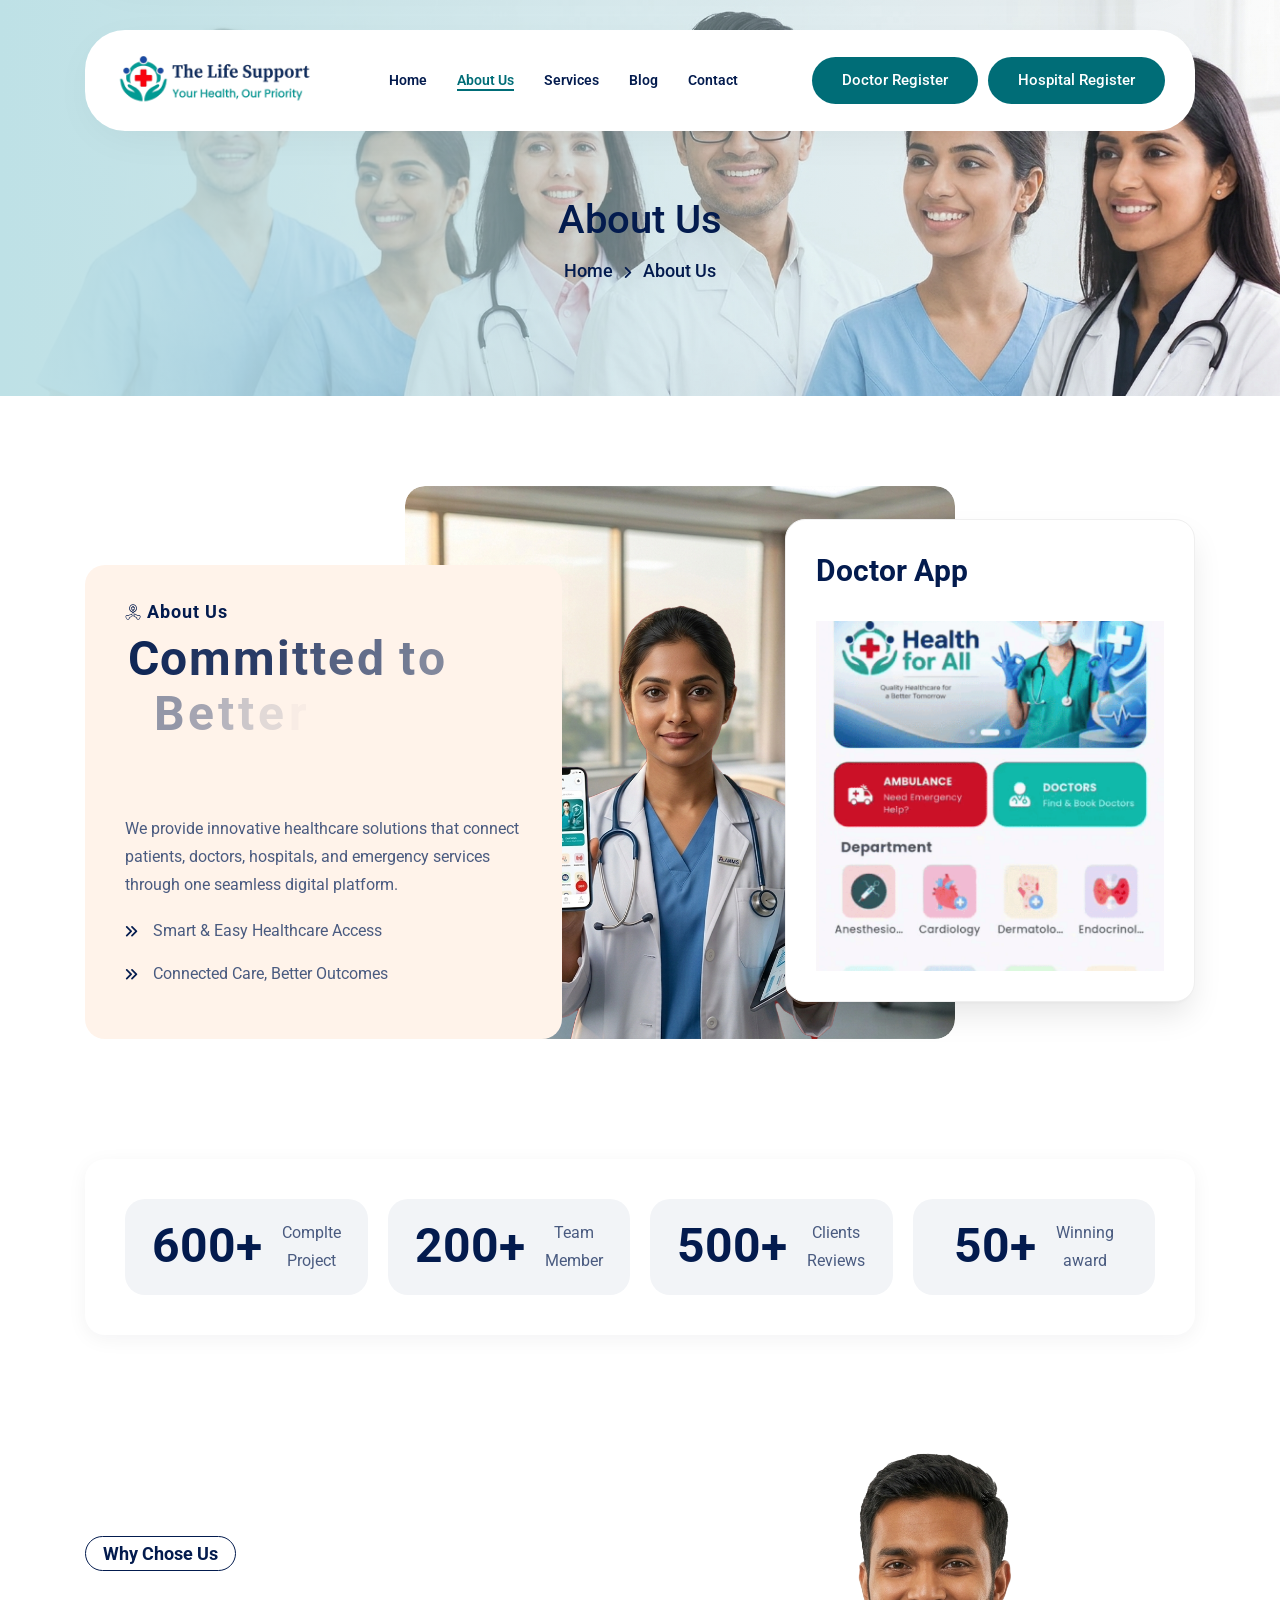
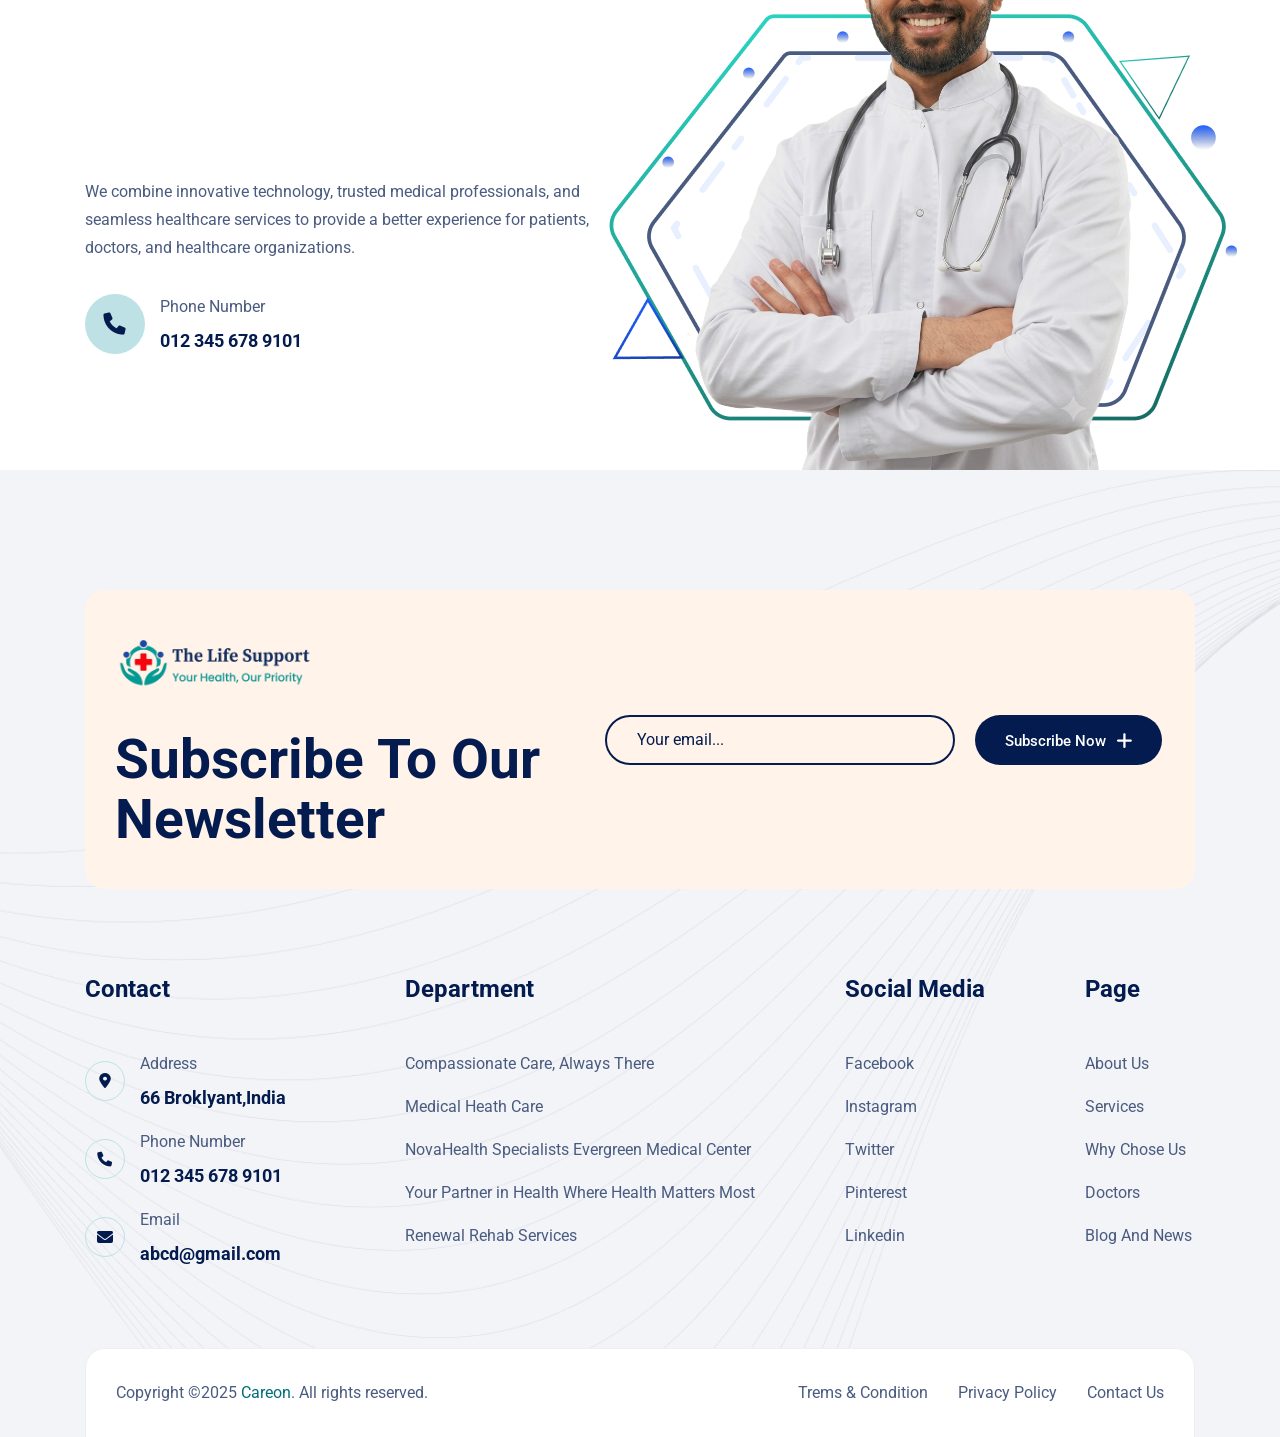
==== about.html @ 007c39d2 "Add website files" ====
<!DOCTYPE html>
<html lang="en">


<!-- Mirrored from html.themehealer.com/careon/about.html by HTTrack Website Copier/3.x [XR&CO'2014], Wed, 02 Sep 2026 05:35:32 GMT -->
<head>
    <meta charset="UTF-8" />
    <meta name="viewport" content="width=device-width, initial-scale=1.0" />
    <title> About || Careon || Careon HTML 5 Template </title>
    <!-- favicons Icons -->
    <link rel="apple-touch-icon" sizes="180x180" href="assets/images/favicons/apple-touch-icon.png" />
    <link rel="icon" type="image/png" sizes="32x32" href="assets/images/favicons/favicon-32x32.png" />
    <link rel="icon" type="image/png" sizes="16x16" href="assets/images/favicons/favicon-16x16.png" />
    <link rel="manifest" href="assets/images/favicons/site.webmanifest" />
    <meta name="description" content="Careon HTML 5 Template " />

    <!-- fonts -->
    <link rel="preconnect" href="https://fonts.googleapis.com/">
    <link rel="preconnect" href="https://fonts.gstatic.com/" crossorigin>
    <link href="https://fonts.googleapis.com/css2?family=Roboto:ital,wght@0,100..900;1,100..900&amp;display=swap"
        rel="stylesheet">


    <link rel="stylesheet" href="assets/css/bootstrap.min.css" />
    <link rel="stylesheet" href="assets/css/animate.min.css" />
    <link rel="stylesheet" href="assets/css/custom-animate.css" />
    <link rel="stylesheet" href="assets/css/swiper.min.css" />
    <link rel="stylesheet" href="assets/css/font-awesome-all.css" />
    <link rel="stylesheet" href="assets/css/jarallax.css" />
    <link rel="stylesheet" href="assets/css/jquery.magnific-popup.css" />
    <link rel="stylesheet" href="assets/css/flaticon.css">
    <link rel="stylesheet" href="assets/css/owl.carousel.min.css" />
    <link rel="stylesheet" href="assets/css/odometer.min.css" />
    <link rel="stylesheet" href="assets/css/owl.theme.default.min.css" />
    <link rel="stylesheet" href="assets/css/nice-select.css" />
    <link rel="stylesheet" href="assets/css/jquery-ui.css" />
    <link rel="stylesheet" href="assets/css/aos.css" />
    <link rel="stylesheet" href="assets/css/timePicker.css" />


    <link rel="stylesheet" href="assets/css/module-css/slider.css" />
    <link rel="stylesheet" href="assets/css/module-css/banner.css" />
    <link rel="stylesheet" href="assets/css/module-css/footer.css" />
    <link rel="stylesheet" href="assets/css/module-css/feature.css" />
    <link rel="stylesheet" href="assets/css/module-css/about.css" />
    <link rel="stylesheet" href="assets/css/module-css/brand.css" />
    <link rel="stylesheet" href="assets/css/module-css/service.css" />
    <link rel="stylesheet" href="assets/css/module-css/project.css" />
    <link rel="stylesheet" href="assets/css/module-css/team.css" />
    <link rel="stylesheet" href="assets/css/module-css/faq.css" />
    <link rel="stylesheet" href="assets/css/module-css/testimonial.css" />
    <link rel="stylesheet" href="assets/css/module-css/blog.css" />
    <link rel="stylesheet" href="assets/css/module-css/contact.css" />
    <link rel="stylesheet" href="assets/css/module-css/sliding-text.css" />
    <link rel="stylesheet" href="assets/css/module-css/newsletter.css" />
    <link rel="stylesheet" href="assets/css/module-css/why-choose.css" />
    <link rel="stylesheet" href="assets/css/module-css/appiontment.css" />
    <link rel="stylesheet" href="assets/css/module-css/counter.css" />
    <link rel="stylesheet" href="assets/css/module-css/page-header.css" />




    <!-- template styles -->
    <link rel="stylesheet" href="assets/css/style.css" />
    <link rel="stylesheet" href="assets/css/responsive.css" />
</head>

<body class="custom-cursor">
    <!-- <div class="custom-cursor__cursor"></div>
    <div class="custom-cursor__cursor-two"></div>

    <div class="preloader">
        <div class="preloader__image"></div>
    </div> -->
    <!-- /.preloader -->






    <div class="page-wrapper">
         <header class="main-header">
            <div class="main-header__wrapper">
                <nav class="main-menu">
                    <div class="main-menu__wrapper">
                        <div class="container">
                            <div class="main-menu__wrapper-inner">
                                <div class="main-menu__left">
                                    <div class="main-menu__logo mainLogo">
                                        <a href="index.html"><img src="assets/images/resources/logo-1.png" alt=""></a>
                                    </div>
                                </div>
                                <div class="main-menu__main-menu-box">
                                    <a href="#" class="mobile-nav__toggler"><i class="fa fa-bars"></i></a>
                                    <ul class="main-menu__list">
                                        <li class="">
                                            <!-- dropdown -->
                                            <a href="index.html">Home </a>
                                        </li>
                                        <li>
                                            <a href="about.html">About Us</a>
                                        </li>

                                        <li class="#">
                                            <!-- dropdown -->
                                            <a href="services.html">Services</a>
                                        </li>

                                        <li class="#">
                                            <!-- dropdown -->
                                            <a href="blog.html">Blog</a>
                                        </li>
                                        <li>
                                            <a href="contact.html">Contact</a>
                                        </li>
                                    </ul>
                                </div>
                                <div class="main-menu__right">
                                    <div class="main-menu__thm-btn">
                                        <a href="sign-up.html" class="thm-btn">Doctor Register </a>
                                         
                                    </div>

                                    <div class="main-menu__thm-btn" style="margin-left: 10px;">
                                        <a href="sign-up.html" class="thm-btn">Hospital Register  </a>
                                        <!-- <span class="icon-plus"></span> -->
                                    </div>
                                </div>
                            </div>
                        </div>
                    </div>
                </nav>
            </div>
        </header>

        <div class="stricky-header stricked-menu main-menu">
            <div class="sticky-header__content"></div><!-- /.sticky-header__content -->
        </div><!-- /.stricky-header -->



        <!--Page Header Start-->
        <section class="page-header">
            <div class="page-header__bg" style="background-image: url(assets/images/backgrounds/page-header-bg.jpg);">
            </div>
            <div class="container">
                <div class="page-header__inner">
                    <h3>About Us</h3>
                    <div class="thm-breadcrumb__inner">
                        <ul class="thm-breadcrumb list-unstyled">
                            <li><a href="index.html">Home</a></li>
                            <li><span class="icon-arrow-left"></span></li>
                            <li>About Us</li>
                        </ul>
                    </div>
                </div>
            </div>
        </section>
        <!--Page Header End-->

        <!--About One Start -->
        <section class="about-one ">
            <div class="container">
                <div class="about-one__inner">
                    <div class="about-one__img-box">
                        <div class="about-one__content-box wow slideInLeft" data-wow-delay="100ms"
                            data-wow-duration="2500ms">
                            <div class="section-title text-left sec-title-animation animation-style2">
                                <h6 class="section-title__tagline"><span class="icon-broken-bone"></span>About Us
                                </h6>
                                <h3 class="section-title__title title-animation">Committed to Better Healthcare for
                                    Everyone
                                </h3>
                            </div>
                            <p class="about-one__text">We provide innovative healthcare solutions that connect patients,
                                doctors, hospitals, and emergency services through one seamless digital platform.</p>
                            <ul class="about-one__points-box list-unstyled">
                                <li>
                                    <div class="icon">
                                        <span class="icon-left-arrows"></span>
                                    </div>
                                    <p>Smart & Easy Healthcare Access</p>
                                </li>
                                <li>
                                    <div class="icon">
                                        <span class="icon-left-arrows"></span>
                                    </div>
                                    <p>Connected Care, Better Outcomes</p>
                                </li>
                            </ul>
                        </div>
                        <div class="about-one__img">
                            <img src="assets/images/resources/about-one-img-1.png" alt="">
                            <!-- about-one-img-1.jpg -->
                        </div>
                        <div class="about-one__working-hour wow slideInRight" data-wow-delay="100ms"
                            data-wow-duration="2500ms">
                            <h3 class="about-one__working-hour-title">Doctor App</h3>
                            <img src="assets/images/resources/about-gif-image.gif" style="width: 100%;" alt="">
                            <!-- <ul class="about-one__working-hour-list list-unstyled">
                                <li>
                                    <span>Saturday-Sunday</span>
                                    <p>9 Am To 5 Pm</p>
                                </li>
                                <li>
                                    <span>Monday-Tuesday</span>
                                    <p>1 Pm To 7 Pm</p>
                                </li>
                                <li>
                                    <span>Wednesday-Thusday</span>
                                    <p>2 Am To 6 Pm</p>
                                </li>
                                <li>
                                    <span>Friday</span>
                                    <p>Off Day</p>
                                </li>
                            </ul> -->
                        </div>
                    </div>
                </div>
            </div>
        </section>
        <!--About One End -->

        <!--Counter One Start -->
        <section class="counter-one">
            <div class="container">
                <div class="counter-one__inner">
                    <ul class="counter-one__count-list list-unstyled">
                        <li>
                            <div class="counter-one__count-single">
                                <div class="counter-one__count-box">
                                    <h3 class="odometer" data-count="600">00</h3>
                                    <span>+</span>
                                </div>
                                <p class="counter-one__count-text">Complte<br> Project</p>
                            </div>
                        </li>
                        <li>
                            <div class="counter-one__count-single">
                                <div class="counter-one__count-box">
                                    <h3 class="odometer" data-count="200">00</h3>
                                    <span>+</span>
                                </div>
                                <p class="counter-one__count-text">Team<br> Member</p>
                            </div>
                        </li>
                        <li>
                            <div class="counter-one__count-single">
                                <div class="counter-one__count-box">
                                    <h3 class="odometer" data-count="500">00</h3>
                                    <span>+</span>
                                </div>
                                <p class="counter-one__count-text">Clients<br> Reviews</p>
                            </div>
                        </li>
                        <li>
                            <div class="counter-one__count-single">
                                <div class="counter-one__count-box">
                                    <h3 class="odometer" data-count="50">00</h3>
                                    <span>+</span>
                                </div>
                                <p class="counter-one__count-text">Winning<br> award</p>
                            </div>
                        </li>
                    </ul>
                </div>
            </div>
        </section>
        <!--Counter One End -->

        <!--Why Choose One Start -->
        <section class="why-choose-one">
            <div class="container">
                <div class="row">
                    <div class="col-xl-6">
                        <div class="why-choose-one__left">
                            <div class="section-title-two text-left sec-title-animation animation-style2">
                                <h6 class="section-title-two__tagline">Why Chose Us
                                </h6>
                                <h3 class="section-title-two__title title-animation">Delivering Smarter, Faster, and More Reliable Healthcare
                                </h3>
                            </div>
                            <p class="why-choose-one__text-1">We combine innovative technology, trusted medical professionals, and seamless healthcare services to provide a better experience for patients, doctors, and healthcare organizations.</p>
                            
                            
                            <div class="why-choose-one__btn-and-call-box">
                                <!-- <div class="why-choose-one__btn-box">
                                    <a href="about.html" class="thm-btn">Read More <span class="icon-plus"></span>
                                    </a>
                                </div> -->
                                <div class="why-choose-one__call-box">
                                    <div class="why-choose-one__call-icon">
                                        <span class="icon-call"></span>
                                    </div>
                                    <div class="why-choose-one__call-content">
                                        <span>Phone Number</span>
                                        <p><a href="tel:0123456789101">012 345 678 9101</a></p>
                                    </div>
                                </div>
                            </div>
                        </div>
                    </div>
                    <div class="col-xl-6">
                        <div class="why-choose-one__right wow slideInRight" data-wow-delay="100ms"
                            data-wow-duration="2500ms">
                            <div class="why-choose-one__img">
                                <img src="assets/images/resources/why-choose-one-img-1.png" alt="">
                                <div class="why-choose-one__img-shape-1">
                                    <img src="assets/images/shapes/why-choose-one-img-shape-1.png" alt="">
                                </div>
                            </div>
                        </div>
                    </div>
                </div>
            </div>
        </section>
        <!--Why Choose One End -->

       


     

       <!--Site Footer Start-->
        <footer class="site-footer">
            <div class="site-footer__bg-shape"
                style="background-image: url(assets/images/shapes/site-footer-bg-shape.png);"></div>
            <div class="site-footer__newsletter">
                <div class="container">
                    <div class="site-footer__newsletter-inner">
                        <div class="site-footer__newsletter-inner-title-box">
                            <div class="footer-widget__logo mainLogo">
                                <a href="index.html"><img src="assets/images/resources/logo-1.png" alt=""></a>
                            </div>
                            <h2 class="site-footer__newsletter-title">Subscribe To Our <br>Newsletter</h2>
                        </div>
                        <div class="site-footer__newsletter-form">
                            <form class="site-footer__newsletter-form">
                                <div class="site-footer__newsletter-input">
                                    <input type="email" placeholder="Your email...">
                                </div>
                                <button type="submit" class="thm-btn">Subscribe Now <span class="icon-plus"></span>
                                </button>
                            </form>
                        </div>
                    </div>
                </div>
            </div>
            <div class="site-footer__top">
                <div class="container">
                    <div class="site-footer__top-inner">
                        <div class="row">
                            <div class="col-xl-3 col-lg-6 col-md-6 wow fadeInUp" data-wow-delay="100ms">
                                <div class="footer-widget__contact-info">
                                    <h4 class="footer-widget__title">Contact</h4>
                                    <ul class="footer-widget__contact-list list-unstyled">
                                        <li>
                                            <div class="footer-widget__contact-icon">
                                                <span class="icon-pin"></span>
                                            </div>
                                            <div class="footer-widget__contact-content">
                                                <span>Address</span>
                                                <p class="footer-widget__contact-text">66 Broklyant,India</p>
                                            </div>
                                        </li>
                                        <li>
                                            <div class="footer-widget__contact-icon">
                                                <span class="icon-call"></span>
                                            </div>
                                            <div class="footer-widget__contact-content">
                                                <span>Phone Number</span>
                                                <p class="footer-widget__contact-text"><a href="tel:0123456789101">012
                                                        345
                                                        678 9101</a></p>
                                            </div>
                                        </li>
                                        <li>
                                            <div class="footer-widget__contact-icon">
                                                <span class="icon-envolope"></span>
                                            </div>
                                            <div class="footer-widget__contact-content">
                                                <span>Email</span>
                                                <p class="footer-widget__contact-text"><a
                                                        href="mailto:abcd@gmail.com">abcd@gmail.com</a></p>
                                            </div>
                                        </li>
                                    </ul>
                                </div>
                            </div>
                            <div class="col-xl-5 col-lg-6 col-md-6 wow fadeInUp" data-wow-delay="200ms">
                                <div class="footer-widget__services">
                                    <h4 class="footer-widget__title">Department</h4>
                                    <ul class="footer-widget__services-link-list list-unstyled">
                                        <li>
                                            <a href="harmony-family-health-medical.html">Compassionate Care, Always
                                                There</a>
                                        </li>
                                        <li>
                                            <a href="evergreen-medical-center.html">Medical Heath Care</a>
                                        </li>
                                        <li>
                                            <a href="wellSpring-wellness-center.html">NovaHealth Specialists Evergreen
                                                Medical Center</a>
                                        </li>
                                        <li>
                                            <a href="vitality-health-solutions.html">Your Partner in Health Where Health
                                                Matters Most</a>
                                        </li>
                                        <li>
                                            <a href="pure-life-health-services.html">Renewal Rehab Services</a>
                                        </li>
                                    </ul>
                                </div>
                            </div>
                            <div class="col-xl-2 col-lg-6 col-md-6 wow fadeInUp" data-wow-delay="300ms">
                                <div class="footer-widget__social-media">
                                    <div class="footer-widget__title-box">
                                        <h3 class="footer-widget__title">Social Media</h3>
                                    </div>
                                    <ul class="footer-widget__services-link-list list-unstyled">
                                        <li>
                                            <a href="contact.html">Facebook</a>
                                        </li>
                                        <li>
                                            <a href="contact.html">Instagram</a>
                                        </li>
                                        <li>
                                            <a href="contact.html">Twitter</a>
                                        </li>
                                        <li>
                                            <a href="contact.html">Pinterest</a>
                                        </li>
                                        <li>
                                            <a href="contact.html">Linkedin</a>
                                        </li>
                                    </ul>
                                </div>
                            </div>
                            <div class="col-xl-2 col-lg-6 col-md-6 wow fadeInUp" data-wow-delay="400ms">
                                <div class="footer-widget__page-link">
                                    <h4 class="footer-widget__title">Page</h4>
                                    <ul class="footer-widget__services-link-list list-unstyled">
                                        <li>
                                            <a href="about.html">About Us</a>
                                        </li>
                                        <li>
                                            <a href="services.html">Services</a>
                                        </li>
                                        <li>
                                            <a href="about.html">Why Chose Us</a>
                                        </li>
                                        <li>
                                            <a href="doctor.html">Doctors</a>
                                        </li>
                                        <li>
                                            <a href="blog.html">Blog And News</a>
                                        </li>
                                    </ul>
                                </div>
                            </div>
                        </div>
                    </div>
                </div>
            </div>
            <div class="site-footer__bottom">
                <div class="container">
                    <div class="row">
                        <div class="col-xl-12">
                            <div class="site-footer__bottom-inner">
                                <div class="site-footer__copyright">
                                    <p class="site-footer__copyright-text">Copyright ©2025 <a
                                            href="about.html">Careon</a>.
                                        All rights reserved.</p>
                                </div>
                                <div class="site-footer__bottom-menu-box">
                                    <ul class="list-unstyled site-footer__bottom-menu">
                                        <li><a href="about.html">Trems & Condition</a></li>
                                        <li><a href="about.html">Privacy Policy</a></li>
                                        <li><a href="about.html">Contact Us</a></li>
                                    </ul>
                                </div>
                            </div>
                        </div>
                    </div>
                </div>
            </div>
        </footer>
        <!--Site Footer End-->




    </div><!-- /.page-wrapper -->


    <div class="mobile-nav__wrapper">
        <div class="mobile-nav__overlay mobile-nav__toggler"></div>
        <!-- /.mobile-nav__overlay -->
        <div class="mobile-nav__content">
            <span class="mobile-nav__close mobile-nav__toggler"><i class="fa fa-times"></i></span>

            <div class="logo-box mainLogo">
                <a href="index.html" aria-label="logo image"><img src="assets/images/resources/logo-3.png" width="135"
                        alt="" /></a>
            </div>
            <!-- /.logo-box -->
            <div class="mobile-nav__container"></div>
            <!-- /.mobile-nav__container -->

            <ul class="mobile-nav__contact list-unstyled">
                <li>
                    <i class="fa fa-envelope"></i>
                    <a href="mailto:needhelp@packageName__.com">needhelp@careon.com</a>
                </li>
                <li>
                    <i class="fas fa-phone"></i>
                    <a href="tel:666-888-0000">666 888 0000</a>
                </li>
            </ul><!-- /.mobile-nav__contact -->
            <div class="mobile-nav__top">
                <div class="mobile-nav__social">
                    <a href="#" class="fab fa-twitter"></a>
                    <a href="#" class="fab fa-facebook-square"></a>
                    <a href="#" class="fab fa-pinterest-p"></a>
                    <a href="#" class="fab fa-instagram"></a>
                </div><!-- /.mobile-nav__social -->
            </div><!-- /.mobile-nav__top -->



        </div>
        <!-- /.mobile-nav__content -->
    </div>
    <!-- /.mobile-nav__wrapper -->

    <div class="search-popup">
        <div class="search-popup__overlay search-toggler"></div>
        <!-- /.search-popup__overlay -->
        <div class="search-popup__content">
            <form action="#">
                <label for="search" class="sr-only">search here</label><!-- /.sr-only -->
                <input type="text" id="search" placeholder="Search Here..." />
                <button type="submit" aria-label="search submit" class="thm-btn">
                    <i class="fas fa-search"></i>
                </button>
            </form>
        </div>
        <!-- /.search-popup__content -->
    </div>
    <!-- /.search-popup -->

    <a href="#" data-target="html" class="scroll-to-target scroll-to-top">
        <span class="scroll-to-top__wrapper"><span class="scroll-to-top__inner"></span></span>
        <span class="scroll-to-top__text"> Go Back Top</span>
    </a>


    <script src="assets/js/jquery-3.6.0.min.js"></script>
    <script src="assets/js/bootstrap.bundle.min.js"></script>
    <script src="assets/js/jarallax.min.js"></script>
    <script src="assets/js/jquery.ajaxchimp.min.js"></script>
    <script src="assets/js/jquery.appear.min.js"></script>
    <script src="assets/js/swiper.min.js"></script>
    <script src="assets/js/jquery.circle-progress.min.js"></script>
    <script src="assets/js/jquery.magnific-popup.min.js"></script>
    <script src="assets/js/isotope.js"></script>
    <script src="assets/js/jquery.validate.min.js"></script>
    <script src="assets/js/wNumb.min.js"></script>
    <script src="assets/js/wow.js"></script>
    <script src="assets/js/owl.carousel.min.js"></script>
    <script src="assets/js/jquery-ui.js"></script>
    <script src="assets/js/odometer.min.js"></script>
    <script src="assets/js/jquery.nice-select.min.js"></script>
    <script src="assets/js/jquery-sidebar-content.js"></script>
    <script src="assets/js/marquee.min.js"></script>
    <script src="assets/js/gsap/gsap.js"></script>
    <script src="assets/js/gsap/ScrollTrigger.js"></script>
    <script src="assets/js/gsap/SplitText.js"></script>
    <script src="assets/js/aos.js"></script>
    <script src="assets/js/timePicker.js"></script>




    <!-- template js -->
    <script src="assets/js/script.js"></script>
</body>


<!-- Mirrored from html.themehealer.com/careon/about.html by HTTrack Website Copier/3.x [XR&CO'2014], Wed, 02 Sep 2026 05:35:32 GMT -->
</html>
---- assets/css/timePicker.css ----
/**
 * FILE: jquery.ptTileSelect.css
 * 	Default style for the timeselect container.
 * 
 *  LAST UPDATED:
 * 
 * 		- $Date: 2009/04/12 20:23:02 $
 * 		- $Author: paulinho4u $
 * 		- $Revision: 1.1 $
 */


#ptTimeSelectCntr {
  display: none;
  font-size: 12px;
  margin-left: 0;
  position: absolute;
  width: 270px !important;
  z-index: 10;
}




#ptTimeSelectCntr .ui-widget-content {
  background: #fff none repeat scroll 0 0;
  border: medium none !important;
  border-radius: 0;
  margin-bottom: 0px;
  margin-top: 0 !important;
  padding: 5px;
}

#ptTimeSelectCntr .ui-widget.ui-widget-content {
  border: 1px solid #ddd !important;
}

#ptTimeSelectCntr .ui-widget {}

#ptTimeSelectCntr .ui-widget-header {
  background: var(--careon-base) none repeat scroll 0 0;
  border: 2px solid var(--careon-base);
  border-radius: 0;
  color: #fff;
  font-size: 13px;
  font-weight: 700;
  height: 40px;
  padding: 5px;
}

#ptTimeSelectCntr #ptTimeSelectUserTime {
  font-size: larger;
  line-height: 26px;
  padding: 0 10px;
  text-align: center;
}

#ptTimeSelectCntr .ui-widget-header .ui-icon {
  background-image: url("images/ui-icons_444444_256x240.html") !importent;
}




#ptTimeSelectCntr #ptTimeSelectCloseCntr {
  display: block;
  padding: 0;
}






#ptTimeSelectCntr .ui-widget.ui-widget-content {
  margin-top: 0;
}

#ptTimeSelectCntr .ptTimeSelectLeftPane.ui-widget-content {
  border-top: none;
  border-bottom: none;
  border-left: none;
  border-right-width: 2px;
}

#ptTimeSelectCntr .ptTimeSelectRightPane.ui-widget-content {
  border: none;
}




/*  content style and  hover style */
#ptTimeSelectCntr .ptTimeSelectHrCntr a,
#ptTimeSelectCntr .ptTimeSelectMinCntr a {
  display: block;
  float: left;
  line-height: 32px;
  margin: 2px;
  padding: 0;
  text-align: center;
  text-decoration: none;
  transition: all 500ms ease;
}

#ptTimeSelectCntr .ptTimeSelectHrCntr a:hover,
#ptTimeSelectCntr .ptTimeSelectMinCntr a:hover {
  background: #f5f5f5 !important;
  border-color: #f5f5f5 !important;
}



/*  Hour min text style */
#ptTimeSelectCntr .ptTimeSelectTimeLabelsCntr {
  color: #252525;
  font-size: 13px;
  font-weight: 700;
}


/*  Cloase button style */
#ptTimeSelectCntr #ptTimeSelectCloseCntr a {
  border-radius: 30%;
  display: block;
  height: 25px !important;
  line-height: 24px;
  margin: 0 !important;
  opacity: 1;
  padding: 0 !important;
  text-align: center;
  width: 25px !important;
  padding: 3px 4px !important;
}

/*  am pm content style, hover bg */
#ptTimeSelectCntr .ui-state-default {
  background: #fff !important;
  border: 1px solid #eaeaea !important;
  border-radius: 0;
  color: #252525 !important;
  font-size: 12px;
  font-weight: normal;
  height: 34px;
  margin-bottom: 5px;
  outline: medium none;
  text-align: center;
  width: 34px !important;
  line-height: 33px;
  margin: 2px;
  transition: all 500ms ease;
}

#ptTimeSelectCntr .ui-state-default:hover {
  background: #f5f5f5 !important;
  border-color: #f5f5f5 !important;
}


/*  For time set button css */
#ptTimeSelectCntr #ptTimeSelectSetButton {
  padding: 0 15px 5px 0;
}

#ptTimeSelectSetButton .ui-state-hover {
  background: #d5ac63 !important;
  border: 2px solid #252525 !important;
  border-radius: 0;
  color: #252525 !important;
  font-size: 12px !important;
  font-weight: normal;
  height: 35px;
  width: 70px !important;
}

#ptTimeSelectCntr #ptTimeSelectSetButton a {
  display: block;
  text-align: center;
  float: right;
  background: #252525 !important;
  border: 2px solid #252525 !important;
  border-radius: 0;
  color: #fff !important;
  font-size: 12px !important;
  font-weight: normal;
  height: 35px;
  width: 70px !important;
  padding: 0;
  margin: 0;
  line-height: 32px;
  text-transform: uppercase;
  transition: all 500ms ease;
}

#ptTimeSelectCntr #ptTimeSelectSetButton a:hover {
  background: #555555 !important;
}
---- assets/css/module-css/slider.css ----
/*--------------------------------------------------------------
# Main Slider
--------------------------------------------------------------*/
.main-slider {
    position: relative;
    display: block;
    background-color: var(--careon-black);
    z-index: 91;
}

.main-slider .swiper-slide {
    position: relative;
    background-color: var(--careon-black);
}

.main-slider__shape-1 {
    position: absolute;
    width: 810px;
    height: 810px;
    left: -236px;
    bottom: -380px;
    background: #0C3A9C;
    filter: blur(182.737px);
    border-radius: 50%;
    z-index: -1;
}

.main-slider__shape-2 {
    position: absolute;
    width: 810px;
    height: 810px;
    right: -175px;
    top: -395px;
    background: #0C3A9C;
    filter: blur(182.737px);
    border-radius: 50%;
    z-index: -1;
}

.main-slider__shape-3 {
    position: absolute;
    bottom: 0;
    right: 0;
    background: #006D77;
    opacity: 0.1;
    filter: blur(110px);
    border-radius: 50%;
    z-index: -1;
}

.main-slider .container {
    position: relative;
    padding-top: 230px;
    padding-bottom: 170px;
    z-index: 30;
}

.main-slider__content {
    position: relative;
    display: block;
    z-index: 15;
}

.main-slider__sub-title {
    position: relative;
    display: inline-flex;
    align-items: center;
    justify-content: center;
    font-size: 18px;
    font-weight: 700;
    color: var(--careon-white);
    text-transform: capitalize;
    border: 1px solid var(--careon-white);
    padding: 3px 12px 2px;
    border-radius: 18px;
    opacity: 0;
    -webkit-transform: perspective(400px) rotateX(0deg) translateY(-120px);
    -ms-transform: perspective(400px) rotateX(0deg) translateY(-120px);
    transform: perspective(400px) rotateX(0deg) translateY(-120px);
    -webkit-transform-origin: bottom;
    -ms-transform-origin: bottom;
    transform-origin: bottom;
    -webkit-transition: all 1500ms ease;
    -moz-transition: all 1500ms ease;
    -ms-transition: all 1500ms ease;
    -o-transition: all 1500ms ease;
    transition: all 1500ms ease;
}

.main-slider .swiper-slide-active .main-slider__sub-title {
    opacity: 1;
    -webkit-transform: perspective(400px) rotateY(0deg) translateY(0px);
    -ms-transform: perspective(400px) rotateY(0deg) translateY(0px);
    transform: perspective(400px) rotateY(0deg) translateY(0px);
    -webkit-transition-delay: 1000ms;
    -moz-transition-delay: 1000ms;
    -ms-transition-delay: 1000ms;
    -o-transition-delay: 1000ms;
}

.main-slider__title {
    position: relative;
    font-size: 70px;
    color: var(--careon-white);
    font-weight: 800;
    line-height: 1.2em;
    text-transform: capitalize;
    margin-top: 19px;
    margin-bottom: 25px;
    opacity: 0;
    -webkit-transform: perspective(400px) rotateX(0deg) translateY(-120px);
    -ms-transform: perspective(400px) rotateX(0deg) translateY(-120px);
    transform: perspective(400px) rotateX(0deg) translateY(-120px);
    -webkit-transform-origin: bottom;
    -ms-transform-origin: bottom;
    transform-origin: bottom;
    -webkit-transition: all 1500ms ease;
    -moz-transition: all 1500ms ease;
    -ms-transition: all 1500ms ease;
    -o-transition: all 1500ms ease;
    transition: all 1500ms ease;
}

.main-slider__title span {
    color: var(--careon-white);
    font-weight: 300;
}

.main-slider .swiper-slide-active .main-slider__title {
    opacity: 1;
    -webkit-transform: perspective(400px) rotateY(0deg) translateY(0px);
    -ms-transform: perspective(400px) rotateY(0deg) translateY(0px);
    transform: perspective(400px) rotateY(0deg) translateY(0px);
    -webkit-transition-delay: 500ms;
    -moz-transition-delay: 500ms;
    -ms-transition-delay: 500ms;
    -o-transition-delay: 500ms;
}

.main-slider__text {
    position: relative;
    display: block;
    font-size: 16px;
    font-weight: 400;
    color: var(--careon-white);
    line-height: 28px;
    margin-bottom: 37px;
    opacity: 0;
    -webkit-transform: perspective(400px) rotateY(0deg) translateY(120px);
    -ms-transform: perspective(400px) rotateY(0deg) translateY(120px);
    transform: perspective(400px) rotateY(0deg) translateY(120px);
    -webkit-transform-origin: bottom;
    -ms-transform-origin: bottom;
    transform-origin: bottom;
    -webkit-transition: all 1500ms ease;
    -moz-transition: all 1500ms ease;
    -ms-transition: all 1500ms ease;
    -o-transition: all 1500ms ease;
    transition: all 1500ms ease;
    z-index: 1;
}

.main-slider .swiper-slide-active .main-slider__text {
    opacity: 1;
    -webkit-transform: perspective(400px) rotateY(0deg) translateY(0px);
    -ms-transform: perspective(400px) rotateY(0deg) translateY(0px);
    transform: perspective(400px) rotateY(0deg) translateY(0px);
    -webkit-transition-delay: 1500ms;
    -moz-transition-delay: 1500ms;
    -ms-transition-delay: 1500ms;
    -o-transition-delay: 1500ms;
    transition-delay: 1500ms;
}

.main-slider__btn-and-video-box {
    position: relative;
    display: flex;
    align-items: center;
    flex-wrap: wrap;
    gap: 30px;
    opacity: 0;
    -webkit-transform: perspective(400px) rotateY(0deg) translateY(120px);
    -ms-transform: perspective(400px) rotateY(0deg) translateY(120px);
    transform: perspective(400px) rotateY(0deg) translateY(120px);
    -webkit-transform-origin: bottom;
    -ms-transform-origin: bottom;
    transform-origin: bottom;
    -webkit-transition: all 1500ms ease;
    -moz-transition: all 1500ms ease;
    -ms-transition: all 1500ms ease;
    -o-transition: all 1500ms ease;
    transition: all 1500ms ease;
}

.main-slider .swiper-slide-active .main-slider__btn-and-video-box {
    opacity: 1;
    -webkit-transform: perspective(400px) rotateY(0deg) translateY(0px);
    -ms-transform: perspective(400px) rotateY(0deg) translateY(0px);
    transform: perspective(400px) rotateY(0deg) translateY(0px);
    -webkit-transition-delay: 1800ms;
    -moz-transition-delay: 1800ms;
    -ms-transition-delay: 1800ms;
    -o-transition-delay: 1800ms;
    transition-delay: 1800ms;
}

.main-slider__btn-box {
    position: relative;
    display: block;
}

.main-slider__btn-box .thm-btn {
    background-color: var(--careon-primary);
    color: var(--careon-black);
}

.main-slider__btn-box .thm-btn:hover {
    color: var(--careon-black);
}

.main-slider__btn-box .thm-btn::before,
.main-slider__btn-box .thm-btn::after {
    background-color: var(--careon-white);
}

.main-slider__video-box {
    position: relative;
    display: flex;
    align-items: center;
    flex-wrap: wrap;
    gap: 15px;
}

.main-slider__video-link {
    position: relative;
    display: block;
}

.active .main-slider__video-link {
    opacity: 1;
    transform: translateX(0);
    transition-delay: 500ms;
}

.main-slider__video-icon {
    position: relative;
    display: -webkit-box;
    display: -ms-flexbox;
    display: flex;
    -webkit-box-align: center;
    -ms-flex-align: center;
    align-items: center;
    -webkit-box-pack: center;
    -ms-flex-pack: center;
    justify-content: center;
    width: 50px;
    height: 50px;
    line-height: 50px;
    text-align: center;
    font-size: 16px;
    color: var(--careon-white);
    background-color: rgba(var(--careon-white-rgb), .10);
    border-radius: 50%;
    margin: 0 auto 0;
    transition: all 0.5s ease;
    -moz-transition: all 0.5s ease;
    -webkit-transition: all 0.5s ease;
    -ms-transition: all 0.5s ease;
    -o-transition: all 0.5s ease;
}

.main-slider__video-icon:hover {
    color: var(--careon-black);
}

.main-slider__video-icon:hover::before {
    background-color: var(--careon-white);
    color: var(--careon-black);
}

.main-slider__video-icon:before {
    content: "";
    position: absolute;
    top: 3px;
    left: 3px;
    right: 3px;
    bottom: 3px;
    border: 1px solid var(--careon-white);
    background-color: var(--careon-black);
    border-radius: 50%;
    transition: all 0.5s ease;
    -moz-transition: all 0.5s ease;
    -webkit-transition: all 0.5s ease;
    -ms-transition: all 0.5s ease;
    -o-transition: all 0.5s ease;
    z-index: -1;
}

.main-slider__video-link .ripple,
.main-slider__video-icon .ripple:before,
.main-slider__video-icon .ripple:after {
    position: absolute;
    top: 50%;
    left: 50%;
    width: 50px;
    height: 50px;
    border-radius: 50%;
    -webkit-transform: translate(-50%, -50%);
    transform: translate(-50%, -50%);
    -ms-box-shadow: 0 0 0 0 rgba(var(--careon-base-rgb), 0.6);
    -o-box-shadow: 0 0 0 0 rgba(var(--careon-base-rgb), 0.6);
    -webkit-box-shadow: 0 0 0 0 rgba(var(--careon-base-rgb), 0.6);
    box-shadow: 0 0 0 0 rgba(var(--careon-base-rgb), 0.6);
    -webkit-animation: ripple 3s infinite;
    animation: ripple 3s infinite;
}

.main-slider__video-icon .ripple:before {
    -webkit-animation-delay: 0.9s;
    animation-delay: 0.9s;
    content: "";
    position: absolute;
}

.main-slider__video-icon .ripple:after {
    -webkit-animation-delay: 0.6s;
    animation-delay: 0.6s;
    content: "";
    position: absolute;
}

.main-slider__video-title {
    font-size: 18px;
    color: var(--careon-white);
    line-height: 18px;
    font-weight: 700;
}

.main-slider__img-box {
    position: absolute;
    top: -90px;
    right: 0;
    opacity: 0;
    transform: translateX(300px);
    -webkit-transition: all 1000ms ease;
    -moz-transition: all 1000ms ease;
    -ms-transition: all 1000ms ease;
    -o-transition: all 1000ms ease;
    z-index: 1;
}

.main-slider .swiper-slide-active .main-slider__img-box {
    opacity: 1;
    transform: translateX(0);
    -webkit-transition-delay: 1000ms;
    -moz-transition-delay: 1000ms;
    -ms-transition-delay: 1000ms;
    -o-transition-delay: 1000ms;
    transition-delay: 1000ms;
}

.main-slider__img {
    position: relative;
    display: block;
    -webkit-mask: url("data:image/svg+xml,%3Csvg xmlns='http://www.w3.org/2000/svg' xmlns:xlink='http://www.w3.org/1999/xlink' width='680' height='640' viewBox='0 0 680 640'%3E%3Cimage xlink:href='[data-uri]' x='0' y='0' width='680' height='640'/%3E%3C/svg%3E");
    mask: url("data:image/svg+xml,%3Csvg xmlns='http://www.w3.org/2000/svg' xmlns:xlink='http://www.w3.org/1999/xlink' width='680' height='640' viewBox='0 0 680 640'%3E%3Cimage xlink:href='[data-uri]' x='0' y='0' width='680' height='640'/%3E%3C/svg%3E");
    -webkit-mask-repeat: no-repeat;
    mask-repeat: no-repeat;
    -webkit-mask-position: center center;
    mask-position: center center;
    -webkit-mask-size: cover;
    mask-size: cover;
    width: 100%;
    height: 100%;
    border-radius: 30px;
}

.main-slider__img img {
    border-radius: 30px;
    width: 100%;
}

.main-slider__call {
    position: absolute;
    top: 0;
    right: 0;
}

.main-slider__call a {
    position: relative;
    display: flex;
    align-items: center;
    justify-content: center;
    height: 90px;
    width: 90px;
    background-color: rgba(var(--careon-primary-rgb), .38);
    border-radius: 20px;
    font-size: 38px;
    color: var(--careon-white);
}

.main-slider__call a:hover {
    background-color: var(--careon-white);
    color: var(--careon-black);
}



#main-slider-pagination {
    display: flex;
    align-items: flex-end;
    justify-content: center;
    flex-direction: column;
    max-width: 100%;
    width: 100%;
    position: absolute;
    left: 0;
    right: 0;
    top: 50%;
    transform: translateY(-50%);
    padding: 0 50px;
    margin: 0 auto !important;
    height: 0;
    line-height: 0;
    z-index: 100;
}

#main-slider-pagination:before {
    content: "";
    position: absolute;
    top: 10px;
    bottom: 10px;
    left: 20px;
    right: -20px;
    background-color: rgba(var(--careon-base-rgb), .52);
    border-radius: 200px;
    z-index: -1;
}

#main-slider-pagination .swiper-pagination-bullet {
    position: relative;
    display: block;
    width: 14px;
    height: 14px;
    padding: 5px 0;
    margin: 15px 0px;
    background: transparent;
    border-radius: 50%;
    border: 2px solid var(--careon-white);
    opacity: 1;
    transition: all 200ms linear;
    transition-delay: 0.1s;
}

#main-slider-pagination .swiper-pagination-bullet.swiper-pagination-bullet-active {
    opacity: 1;
}

#main-slider-pagination .swiper-pagination-bullet::before {
    position: absolute;
    top: -10px;
    left: -10px;
    bottom: -10px;
    right: -10px;
    border: 2px solid var(--careon-white);
    border-radius: 50%;
    transform: scale(0);
    transition: all 200ms linear;
    transition-delay: 0.1s;
    content: "";
}

#main-slider-pagination .swiper-pagination-bullet.swiper-pagination-bullet-active::before,
#main-slider-pagination .swiper-pagination-bullet:hover {
    transform: scale(1.0);
}

/*--------------------------------------------------------------
  # Main Slider Two
  --------------------------------------------------------------*/
.main-slider-two {
    position: relative;
    display: block;
    background-color: var(--careon-white);
    z-index: 2;
}

.main-slider-two .swiper-slide {
    position: relative;
    background-color: var(--careon-white);
}

.main-slider-two__bg {
    position: absolute;
    top: 0;
    left: 0;
    right: 0;
    bottom: 0;
    mix-blend-mode: luminosity;
    background-repeat: no-repeat;
    background-position: center;
    background-size: cover;
    background-repeat: no-repeat;
    background-position: center;
    -webkit-transform: scale(1);
    transform: scale(1);
    -webkit-transition: opacity 1500ms ease-in, -webkit-transform 7000ms ease;
    transition: opacity 1500ms ease-in, -webkit-transform 7000ms ease;
    transition: transform 7000ms ease, opacity 1500ms ease-in;
    transition: transform 7000ms ease, opacity 1500ms ease-in, -webkit-transform 7000ms ease;
    z-index: -1;
}

.main-slider-two .swiper-slide-active .main-slider-two__bg {
    -webkit-transform: scale(1.1);
    transform: scale(1.1);
}

.main-slider-two__bg-overly {
    position: absolute;
    top: 0;
    left: 0;
    right: 0;
    bottom: 0;
    background: linear-gradient(180deg, rgba(0, 109, 119, 0.2) 0%, #006D77 100%);
}

.main-slider-two .container {
    position: relative;
    padding-top: 338px;
    padding-bottom: 0px;
    z-index: 30;
}

.main-slider-two__content {
    position: relative;
    display: block;
    z-index: 15;
}

.main-slider-two__sub-title {
    position: relative;
    display: inline-block;
    font-size: 18px;
    font-weight: 700;
    line-height: 28px;
    color: var(--careon-white);
    text-transform: capitalize;
    opacity: 0;
    -webkit-transform: perspective(400px) rotateX(0deg) translateY(-120px);
    -ms-transform: perspective(400px) rotateX(0deg) translateY(-120px);
    transform: perspective(400px) rotateX(0deg) translateY(-120px);
    -webkit-transform-origin: bottom;
    -ms-transform-origin: bottom;
    transform-origin: bottom;
    -webkit-transition: all 1500ms ease;
    -moz-transition: all 1500ms ease;
    -ms-transition: all 1500ms ease;
    -o-transition: all 1500ms ease;
    transition: all 1500ms ease;
}

.main-slider-two .swiper-slide-active .main-slider-two__sub-title {
    opacity: 1;
    -webkit-transform: perspective(400px) rotateY(0deg) translateY(0px);
    -ms-transform: perspective(400px) rotateY(0deg) translateY(0px);
    transform: perspective(400px) rotateY(0deg) translateY(0px);
    -webkit-transition-delay: 1000ms;
    -moz-transition-delay: 1000ms;
    -ms-transition-delay: 1000ms;
    -o-transition-delay: 1000ms;
}

.main-slider-two__title {
    position: relative;
    font-size: 85px;
    color: var(--careon-white);
    font-weight: 800;
    line-height: 1.1em;
    text-transform: capitalize;
    opacity: 0;
    -webkit-transform: perspective(400px) rotateX(0deg) translateY(-120px);
    -ms-transform: perspective(400px) rotateX(0deg) translateY(-120px);
    transform: perspective(400px) rotateX(0deg) translateY(-120px);
    -webkit-transform-origin: bottom;
    -ms-transform-origin: bottom;
    transform-origin: bottom;
    -webkit-transition: all 1500ms ease;
    -moz-transition: all 1500ms ease;
    -ms-transition: all 1500ms ease;
    -o-transition: all 1500ms ease;
    transition: all 1500ms ease;
}

.main-slider-two__title span {
    color: var(--careon-white);
    font-weight: 300;
}

.main-slider-two .swiper-slide-active .main-slider-two__title {
    opacity: 1;
    -webkit-transform: perspective(400px) rotateY(0deg) translateY(0px);
    -ms-transform: perspective(400px) rotateY(0deg) translateY(0px);
    transform: perspective(400px) rotateY(0deg) translateY(0px);
    -webkit-transition-delay: 500ms;
    -moz-transition-delay: 500ms;
    -ms-transition-delay: 500ms;
    -o-transition-delay: 500ms;
}

.main-slider-two__right-content {
    position: absolute;
    top: 32px;
    right: 0;
    z-index: 1;
}

.main-slider-two__counter-box {
    position: relative;
    display: block;
    border-bottom: 1px solid rgba(var(--careon-white-rgb), .30);
    padding-bottom: 31px;
    margin-bottom: 8px;
}

.main-slider-two__counter {
    position: relative;
    display: flex;
    align-items: center;
    flex-wrap: wrap;
    gap: 70px;
}

.main-slider-two__counter li {
    position: relative;
    display: block;
}

.main-slider-two__counter-single {
    position: relative;
    display: block;
}

.main-slider-two__counter-count {
    position: relative;
    display: flex;
    align-items: center;
    flex-wrap: wrap;
    margin-bottom: 1px;
}

.main-slider-two__counter-count h3 {
    font-size: 48px;
    color: var(--careon-white);
    font-weight: 700;
    line-height: 48px !important;
    font-family: var(--careon-font) !important;
}

.main-slider-two__counter-count span {
    font-size: 48px;
    color: var(--careon-white);
    font-weight: 700;
    line-height: 48px;
    font-family: var(--careon-font);
}

.main-slider-two__counter-text {
    font-size: 15px;
    color: var(--careon-white);
    font-weight: 500;
}

.main-slider-two__text-box {
    color: var(--careon-white);
}

.main-slider-two__thm-btn {
    position: relative;
    display: block;
    margin-top: 31px;
}

.main-slider-two__thm-btn .thm-btn {
    background-color: var(--careon-base);
}

.main-slider-two__thm-btn .thm-btn:before,
.main-slider-two__thm-btn .thm-btn:after {
    background-color: var(--careon-black);
}

.main-slider-two__bottom {
    position: relative;
    display: block;
    border-top: 1px solid rgba(var(--careon-white-rgb), .30);
    padding-top: 50px;
    padding-bottom: 58px;
    margin-top: 67px;
}

.main-slider-two__points {
    position: relative;
    display: flex;
    align-items: center;
    justify-content: space-between;
    flex-wrap: wrap;
}

.main-slider-two__points li {
    position: relative;
    display: flex;
    align-items: center;
    flex-wrap: wrap;
    gap: 10px;
}

.main-slider-two__points li .icon {
    position: relative;
    display: flex;
    align-items: center;
    justify-content: center;
    height: 15px;
    width: 15px;
    border: 1px solid var(--careon-white);
    border-radius: 50%;
    font-size: 7px;
    color: var(--careon-white);
}

.main-slider-two__points li .text {
    position: relative;
    display: block;
    flex: 1;
}

.main-slider-two__points li .text p {
    font-size: 18px;
    color: var(--careon-white);
    font-weight: 700;
    line-height: 18px;
    text-transform: capitalize;
}

/*--------------------------------------------------------------
  # Main Slider Three
  --------------------------------------------------------------*/
.main-slider-three {
    position: relative;
    display: block;
    background-color: var(--careon-black);
    z-index: 2;
}

.main-slider-three .swiper-slide {
    position: relative;
    background-color: var(--careon-black);
}

.main-slider-three__bg {
    position: absolute;
    top: 0;
    left: 0;
    right: 0;
    bottom: 0;
    background-repeat: no-repeat;
    background-position: center;
    background-size: cover;
    background-repeat: no-repeat;
    background-position: center;
    opacity: .50;
    -webkit-transform: scale(1);
    transform: scale(1);
    -webkit-transition: opacity 1500ms ease-in, -webkit-transform 7000ms ease;
    transition: opacity 1500ms ease-in, -webkit-transform 7000ms ease;
    transition: transform 7000ms ease, opacity 1500ms ease-in;
    transition: transform 7000ms ease, opacity 1500ms ease-in, -webkit-transform 7000ms ease;
    z-index: -1;
}

.main-slider-three .swiper-slide-active .main-slider-three__bg {
    -webkit-transform: scale(1.1);
    transform: scale(1.1);
}

.main-slider-three .container {
    position: relative;
    padding-top: 240px;
    padding-bottom: 240px;
    z-index: 30;
}

.main-slider-three__content {
    position: relative;
    display: block;
    text-align: center;
    z-index: 15;
}

.main-slider-three__review-box {
    position: relative;
    display: flex;
    align-items: center;
    flex-wrap: wrap;
    gap: 15px;
    justify-content: center;
    opacity: 0;
    -webkit-transform: perspective(400px) rotateX(0deg) translateY(-120px);
    -ms-transform: perspective(400px) rotateX(0deg) translateY(-120px);
    transform: perspective(400px) rotateX(0deg) translateY(-120px);
    -webkit-transform-origin: bottom;
    -ms-transform-origin: bottom;
    transform-origin: bottom;
    -webkit-transition: all 1500ms ease;
    -moz-transition: all 1500ms ease;
    -ms-transition: all 1500ms ease;
    -o-transition: all 1500ms ease;
    transition: all 1500ms ease;
}

.main-slider-three .swiper-slide-active .main-slider-three__review-box {
    opacity: 1;
    -webkit-transform: perspective(400px) rotateY(0deg) translateY(0px);
    -ms-transform: perspective(400px) rotateY(0deg) translateY(0px);
    transform: perspective(400px) rotateY(0deg) translateY(0px);
    -webkit-transition-delay: 1000ms;
    -moz-transition-delay: 1000ms;
    -ms-transition-delay: 1000ms;
    -o-transition-delay: 1000ms;
}

.main-slider-three__review-img-box {
    position: relative;
    display: flex;
    align-items: center;
    flex-wrap: wrap;
}

.main-slider-three__review-img-box li {
    position: relative;
    display: block;
}

.main-slider-three__review-img-box li+li {
    margin-left: -25px;
}

.main-slider-three__review-img-box li:last-child {
    z-index: 1;
}

.main-slider-three__review-img {
    position: relative;
    display: block;
    overflow: hidden;
    width: 50px;
    border-radius: 50%;
    z-index: 1;
}

.main-slider-three__review-img img {
    width: 100%;
    border: 2px solid var(--careon-white);
    border-radius: 50%;
}

.main-slider-three__review-count-box {
    position: relative;
    display: flex;
    align-items: center;
    justify-content: center;
    background-color: var(--careon-black);
    border: 2px solid var(--careon-white);
    border-radius: 50%;
    height: 50px;
    width: 50px;
}

.main-slider-three__review-count {
    position: relative;
    display: flex;
    align-items: center;
}

.main-slider-three__review-count h3 {
    font-size: 18px;
    color: var(--careon-white);
    font-weight: 700;
    line-height: 18px !important;
    font-family: var(--careon-font) !important;
}

.main-slider-three__review-count span {
    font-size: 18px;
    color: var(--careon-white);
    font-weight: 700;
    line-height: 18px;
    font-family: var(--careon-font);
}

.main-slider-three__review-content-box {
    position: relative;
    display: block;
}

.main-slider-three__review-content-title {
    font-size: 18px;
    color: var(--careon-white);
    font-weight: 700;
    text-transform: capitalize;
    line-height: 23px;
}

.main-slider-three__title {
    position: relative;
    font-size: 90px;
    color: var(--careon-white);
    font-weight: 700;
    line-height: 1.04em;
    text-transform: capitalize;
    margin-top: 25px;
    margin-bottom: 19px;
    opacity: 0;
    -webkit-transform: perspective(400px) rotateX(0deg) translateY(-120px);
    -ms-transform: perspective(400px) rotateX(0deg) translateY(-120px);
    transform: perspective(400px) rotateX(0deg) translateY(-120px);
    -webkit-transform-origin: bottom;
    -ms-transform-origin: bottom;
    transform-origin: bottom;
    -webkit-transition: all 1500ms ease;
    -moz-transition: all 1500ms ease;
    -ms-transition: all 1500ms ease;
    -o-transition: all 1500ms ease;
    transition: all 1500ms ease;
}

.main-slider-three .swiper-slide-active .main-slider-three__title {
    opacity: 1;
    -webkit-transform: perspective(400px) rotateY(0deg) translateY(0px);
    -ms-transform: perspective(400px) rotateY(0deg) translateY(0px);
    transform: perspective(400px) rotateY(0deg) translateY(0px);
    -webkit-transition-delay: 500ms;
    -moz-transition-delay: 500ms;
    -ms-transition-delay: 500ms;
    -o-transition-delay: 500ms;
}

.main-slider-three__text {
    position: relative;
    display: block;
    font-size: 16px;
    font-weight: 400;
    color: rgba(var(--careon-white-rgb), .90);
    line-height: 28px;
    margin-bottom: 31px;
    opacity: 0;
    -webkit-transform: perspective(400px) rotateY(0deg) translateY(120px);
    -ms-transform: perspective(400px) rotateY(0deg) translateY(120px);
    transform: perspective(400px) rotateY(0deg) translateY(120px);
    -webkit-transform-origin: bottom;
    -ms-transform-origin: bottom;
    transform-origin: bottom;
    -webkit-transition: all 1500ms ease;
    -moz-transition: all 1500ms ease;
    -ms-transition: all 1500ms ease;
    -o-transition: all 1500ms ease;
    transition: all 1500ms ease;
    z-index: 1;
}

.main-slider-three .swiper-slide-active .main-slider-three__text {
    opacity: 1;
    -webkit-transform: perspective(400px) rotateY(0deg) translateY(0px);
    -ms-transform: perspective(400px) rotateY(0deg) translateY(0px);
    transform: perspective(400px) rotateY(0deg) translateY(0px);
    -webkit-transition-delay: 1500ms;
    -moz-transition-delay: 1500ms;
    -ms-transition-delay: 1500ms;
    -o-transition-delay: 1500ms;
    transition-delay: 1500ms;
}

.main-slider-three__btn-and-video-box {
    position: relative;
    display: flex;
    align-items: center;
    justify-content: center;
    gap: 40px;
    opacity: 0;
    -webkit-transform: perspective(400px) rotateY(0deg) translateY(120px);
    -ms-transform: perspective(400px) rotateY(0deg) translateY(120px);
    transform: perspective(400px) rotateY(0deg) translateY(120px);
    -webkit-transform-origin: bottom;
    -ms-transform-origin: bottom;
    transform-origin: bottom;
    -webkit-transition: all 1500ms ease;
    -moz-transition: all 1500ms ease;
    -ms-transition: all 1500ms ease;
    -o-transition: all 1500ms ease;
    transition: all 1500ms ease;
}

.main-slider-three .swiper-slide-active .main-slider-three__btn-and-video-box {
    opacity: 1;
    -webkit-transform: perspective(400px) rotateY(0deg) translateY(0px);
    -ms-transform: perspective(400px) rotateY(0deg) translateY(0px);
    transform: perspective(400px) rotateY(0deg) translateY(0px);
    -webkit-transition-delay: 1800ms;
    -moz-transition-delay: 1800ms;
    -ms-transition-delay: 1800ms;
    -o-transition-delay: 1800ms;
    transition-delay: 1800ms;
}

.main-slider-three__btn-and-video-box .thm-btn {
    background-color: var(--careon-base);
}

.main-slider-three__btn-and-video-box .thm-btn:hover {
    color: var(--careon-black);
}

.main-slider-three__btn-and-video-box .thm-btn:before,
.main-slider-three__btn-and-video-box .thm-btn:after {
    background-color: var(--careon-white);
}

.main-slider-three__video-link {
    position: relative;
    display: flex;
    align-items: center;
    flex-wrap: wrap;
    gap: 20px;
}

.main-slider-three__video-icon {
    position: relative;
    display: -webkit-box;
    display: -ms-flexbox;
    display: flex;
    -webkit-box-align: center;
    -ms-flex-align: center;
    align-items: center;
    -webkit-box-pack: center;
    -ms-flex-pack: center;
    justify-content: center;
    width: 50px;
    height: 50px;
    line-height: 50px;
    text-align: center;
    font-size: 20px;
    color: var(--careon-white);
    background-color: var(--careon-base);
    border-radius: 50%;
    transition: all 0.5s ease;
    -moz-transition: all 0.5s ease;
    -webkit-transition: all 0.5s ease;
    -ms-transition: all 0.5s ease;
    -o-transition: all 0.5s ease;
    margin: 0;
}

.main-slider-three__video-icon:hover {
    background-color: var(--careon-white);
    color: var(--careon-base);
}

.main-slider-three__video-link .ripple,
.main-slider-three__video-icon .ripple:before,
.main-slider-three__video-icon .ripple:after {
    position: absolute;
    top: 50%;
    left: 50%;
    width: 50px;
    height: 50px;
    border-radius: 50%;
    -webkit-transform: translate(-50%, -50%);
    transform: translate(-50%, -50%);
    -ms-box-shadow: 0 0 0 0 rgba(var(--careon-white-rgb), 0.6);
    -o-box-shadow: 0 0 0 0 rgba(var(--careon-white-rgb), 0.6);
    -webkit-box-shadow: 0 0 0 0 rgba(var(--careon-white-rgb), 0.6);
    box-shadow: 0 0 0 0 rgba(var(--careon-white-rgb), 0.6);
    -webkit-animation: ripple 3s infinite;
    animation: ripple 3s infinite;
}

.main-slider-three__video-icon .ripple:before {
    -webkit-animation-delay: 0.9s;
    animation-delay: 0.9s;
    content: "";
    position: absolute;
}

.main-slider-three__video-icon .ripple:after {
    -webkit-animation-delay: 0.6s;
    animation-delay: 0.6s;
    content: "";
    position: absolute;
}

.main-slider-three__video-title {
    font-size: 18px;
    color: var(--careon-white);
    font-weight: 700;
    line-height: 18px;
}

.main-slider-three__nav {
    position: absolute;
    top: 50%;
    left: 0;
    right: 0;
    max-width: 100%;
    width: 100%;
    margin: 0 auto 0;
    display: flex;
    align-items: center;
    justify-content: space-between;
    flex-direction: row;
    transform: translateY(-50%);
    padding: 0 120px;
    height: 0;
    line-height: 0;
    z-index: 100;
}

.main-slider-three__nav .swiper-button-next,
.main-slider-three__nav .swiper-button-prev {
    position: relative;
    top: auto;
    left: auto;
    right: auto;
    bottom: auto;
    z-index: 100;
    width: 60px;
    height: 60px;
    font-size: 18px;
    color: rgba(var(--careon-white-rgb), 1);
    opacity: 1;
    margin: 0;
    padding: 15px 0;
    text-align: center;
    transition: all 500ms ease;
    border-radius: 50%;
    border: 2px solid rgba(var(--careon-white-rgb), 1);
    background: transparent;
}


.main-slider-three__nav .swiper-button-next:hover,
.main-slider-three__nav .swiper-button-prev:hover {
    color: rgba(var(--careon-white-rgb), 1);
    border: 2px solid rgba(var(--careon-base-rgb), 1);
    background-color: var(--careon-base);
}

.main-slider-three__nav .swiper-button-next::after,
.main-slider-three__nav .swiper-button-prev::after {
    display: none;
}

.main-slider-three__nav .swiper-button-next {
    margin-top: 0px;
}

.main-slider-three__nav .swiper-button-next i {
    position: relative;
    display: block;
    border-top: 7.5px solid transparent;
    border-bottom: 7.5px solid transparent;
    border-left: 15px solid var(--careon-white);
}

.main-slider-three__nav .swiper-button-next i:before {
    content: "";
    position: absolute;
    top: 0;
    right: 15px;
    height: 1px;
    width: 55px;
    background-color: var(--careon-white);
}

.main-slider-three__nav .swiper-button-prev i {
    position: relative;
    display: block;
    border-top: 7.5px solid transparent;
    border-bottom: 7.5px solid transparent;
    border-right: 15px solid var(--careon-white);
}

.main-slider-three__nav .swiper-button-prev i:before {
    content: "";
    position: absolute;
    top: 0;
    left: 15px;
    height: 1px;
    width: 55px;
    background-color: var(--careon-white);
}
---- assets/css/module-css/banner.css ----
/*==============================================
    Banner One
===============================================*/
.banner-one {
    position: relative;
    display: block;
    background: linear-gradient(180deg, #FFFFFF 0%, #BEE1E6 100%);
    padding: 120px 0 0;
    overflow: hidden;
    z-index: 1;
}

.banner-one__left {
    position: relative;
    display: block;
    margin-top: 124px;
}

.banner-one__sub-title {
    position: relative;
    display: inline-flex;
    align-items: center;
    justify-content: center;
    font-size: 18px;
    font-weight: 700;
    color: var(--careon-base);
    text-transform: capitalize;
    border: 1px solid var(--careon-base);
    padding: 3px 12px 2px;
    border-radius: 18px;
}

.banner-one__title {
    font-size: 60px;
    font-weight: 800;
    text-transform: capitalize;
    line-height: 1.1em;
    margin-top: 23px;
    margin-bottom: 19px;
}

.banner-one__title span {
    color: rgba(var(--careon-black-rgb), .50);
}

.banner-one__title .split-line {
    text-transform: none;
}

.banner-one__text {
    margin-bottom: 31px;
}

.banner-one__call {
    position: relative;
    display: flex;
    align-items: center;
}

.banner-one__call-icon {
    position: relative;
    display: flex;
    align-items: center;
    justify-content: center;
    height: 60px;
    width: 60px;
    border-radius: 50%;
    color: var(--careon-base);
    font-size: 24px;
    border: 1px solid var(--careon-black);
    -webkit-transition: all 500ms ease;
    transition: all 500ms ease;
}

.banner-one__call-icon:hover {
    background-color: var(--careon-base);
    color: var(--careon-white);
    border: 1px solid var(--careon-base);
}

.banner-one__call-content {
    position: relative;
    display: block;
    margin-left: 15px;
}

.banner-one__call-sub-title {
    font-size: 16px;
    color: var(--careon-gray);
    line-height: 16px;
    text-transform: capitalize;
}

.banner-one__call-number {
    font-size: 18px;
    font-weight: 700;
    line-height: 18px;
    margin-top: 10px;
}

.banner-one__call-number a {
    color: var(--careon-black);
    -webkit-transition: all 500ms ease;
    transition: all 500ms ease;
}

.banner-one__call-number a:hover {
    color: var(--careon-base);
}

.banner-one__right {
    position: relative;
    display: block;
    margin-left: 90px;
}

.banner-one__img-box {
    position: relative;
    display: block;
}

.banner-one__img {
    position: relative;
    display: block;
    z-index: 1;
}

.banner-one__img img {
    width: 100%;
    animation: topBottom 3s ease-in-out infinite;
}

.banner-one__img-shape-1 {
    position: absolute;
    bottom: 0;
    right: 0;
    z-index: -1;
}

.banner-one__img-shape-1 img {
    width: auto;
}

.banner-one__find-doctor {
    position: absolute;
    bottom: 35px;
    left: -240px;
    background-color: var(--careon-white);
    padding: 36px 30px 30px;
    border-radius: var(--careon-bdr-radius);
    border: 1px solid var(--careon-bdr-color);
    max-width: 292px;
    width: 100%;
    z-index: 2;
}

.banner-one__find-doctor-title {
    font-size: 24px;
    font-weight: 700;
    line-height: 24px;
    margin-bottom: 15px;
}

.banner-one__find-doctor-list {
    position: relative;
    display: block;
}

.banner-one__find-doctor-list li {
    position: relative;
    display: flex;
    align-items: center;
    flex-wrap: wrap;
    gap: 12px;
}

.banner-one__find-doctor-list li+li {
    margin-top: 20px;
}

.banner-one__find-doctor-img {
    position: relative;
    display: block;
    width: 50px;
    border-radius: 50%;
    overflow: hidden;
    z-index: 1;
}

.banner-one__find-doctor-img img {
    width: 100%;
    border-radius: 50%;
}

.banner-one__find-doctor-name {
    position: relative;
    display: block;
    flex: 1;
}

.banner-one__find-doctor-name h4 {
    font-size: 18px;
    font-weight: 700;
    line-height: 28px;
}

.banner-one__find-doctor-name h4 a {
    color: var(--careon-black);
}

.banner-one__find-doctor-name h4 a:hover {
    color: var(--careon-base);
}


/*==============================================
    Banner Two
===============================================*/
.banner-two {
    position: relative;
    display: block;
    background-color: #FFF3EA;
    padding: 210px 0 90px;
    margin-left: 20px;
    margin-right: 20px;
    overflow: hidden;
    border-bottom-left-radius: 10px;
    border-bottom-right-radius: 10px;
    z-index: 1;
}

.banner-two__shape-bg {
    position: absolute;
    top: 0;
    left: 0;
    bottom: 0;
    width: 58.5%;
    background-repeat: no-repeat;
    background-position: center;
    background-size: cover;
    opacity: .20;
    z-index: -1;
}

.banner-two__left {
    position: relative;
    display: block;
    margin-right: 60px;
    margin-top: 35px;
}

.banner-two__review-box {
    position: relative;
    display: flex;
    align-items: center;
    flex-wrap: wrap;
    gap: 15px;
}

.banner-two__review-img-box {
    position: relative;
    display: flex;
    align-items: center;
    flex-wrap: wrap;
}

.banner-two__review-img-box li {
    position: relative;
    display: block;
}

.banner-two__review-img-box li+li {
    margin-left: -25px;
}

.banner-two__review-img-box li:last-child {
    z-index: 1;
}

.banner-two__review-img {
    position: relative;
    display: block;
    overflow: hidden;
    width: 50px;
    border-radius: 50%;
    z-index: 1;
}

.banner-two__review-img img {
    width: 100%;
    border: 2px solid var(--careon-white);
    border-radius: 50%;
}

.banner-two__review-count-box {
    position: relative;
    display: flex;
    align-items: center;
    justify-content: center;
    background-color: var(--careon-black);
    border: 2px solid var(--careon-white);
    border-radius: 50%;
    height: 50px;
    width: 50px;
}

.banner-two__review-count {
    position: relative;
    display: flex;
    align-items: center;
}

.banner-two__review-count h3 {
    font-size: 18px;
    color: var(--careon-white);
    font-weight: 700;
    line-height: 18px !important;
    font-family: var(--careon-font) !important;
}

.banner-two__review-count span {
    font-size: 18px;
    color: var(--careon-white);
    font-weight: 700;
    line-height: 18px;
    font-family: var(--careon-font);
}

.banner-two__review-content-box {
    position: relative;
    display: block;
}

.banner-two__review-content-title {
    font-size: 18px;
    font-weight: 700;
    text-transform: capitalize;
    line-height: 23px;
}

.banner-two__review-rating-box {
    position: relative;
    display: flex;
    align-items: center;
    flex-wrap: wrap;
    gap: 8px;
    margin-top: 12px;
}

.banner-two__review-rating-box p {
    font-size: 18px;
    color: var(--careon-black);
    font-weight: 700;
    line-height: 18px;
}

.banner-two__review-start {
    position: relative;
    display: flex;
    align-items: center;
    flex-wrap: wrap;
    gap: 10px;
}

.banner-two__review-start span {
    position: relative;
    display: inline-block;
    font-size: 16px;
    color: var(--careon-primary);
}

.banner-two__title {
    font-size: 75px;
    font-weight: 800;
    text-transform: capitalize;
    line-height: 1.1em;
    margin-top: 30px;
    margin-bottom: 23px;
}

.banner-two__title span {
    font-weight: 300;
}

.banner-two__title .split-line {
    text-transform: none;
}

.banner-two__text {
    margin-bottom: 31px;
}

.banner-two__btn-box {
    position: relative;
    display: block;
}

.banner-two__btn-box .thm-btn {
    background-color: var(--careon-base);
}

.banner-two__btn-box .thm-btn::before,
.banner-two__btn-box .thm-btn:after {
    background-color: var(--careon-black);
}

.banner-two__counter-box {
    position: relative;
    display: block;
    border-top: 1px solid rgba(var(--careon-black-rgb), .20);
    padding-top: 20px;
    margin-top: 25px;
}

.banner-two__counter {
    position: relative;
    display: flex;
    align-items: center;
    flex-wrap: wrap;
    justify-content: space-between;
}

.banner-two__counter li {
    position: relative;
    display: block;
}

.banner-two__counter-single {
    position: relative;
    display: block;
}

.banner-two__counter-count {
    position: relative;
    display: flex;
    align-items: center;
    flex-wrap: wrap;
    margin-bottom: 1px;
}

.banner-two__counter-count h3 {
    font-size: 32px;
    color: var(--careon-black);
    font-weight: 800;
    line-height: 32px !important;
    font-family: var(--careon-font) !important;
}

.banner-two__counter-count span {
    font-size: 32px;
    color: var(--careon-black);
    font-weight: 800;
    line-height: 32px;
    font-family: var(--careon-font);
}

.banner-two__counter-text {
    font-size: 15px;
    color: var(--careon-gray);
    font-weight: 400;
}

.banner-two__right {
    position: relative;
    display: block;
    margin-left: 4px;
}

.banner-two__img {
    position: relative;
    display: block;
    overflow: hidden;
    animation: topBottom 3s ease-in-out infinite;
    z-index: 1;
}

.banner-two__img::before {
    background: rgba(255, 255, 255, 0.3);
    content: "";
    position: absolute;
    left: 0;
    top: 0;
    width: 100%;
    height: 0;
    opacity: 1;
    z-index: 9;
    pointer-events: none;
}

.banner-two__img:hover::before {
    height: 100%;
    opacity: 0;
    -webkit-transition: all 400ms linear;
    transition: all 400ms linear;
}

.banner-two__img>img {
    width: 100%;
    border: 4px solid var(--careon-white);
    border-radius: 10px;
}

.banner-two__call {
    position: absolute;
    display: flex;
    align-items: center;
    padding: 15px 22px 15px;
    background-color: var(--careon-white);
    box-shadow: 0px 0px 60px rgba(0, 0, 0, 0.1);
    border-radius: 10px;
    bottom: 10px;
    right: 10px;
}

.banner-two__call-icon {
    position: relative;
    display: flex;
    align-items: center;
    z-index: 1;
}

.banner-two__call-icon img {
    width: auto;
}

.banner-two__call-number {
    margin-left: 20px;
}

.banner-two__call-number p {
    font-size: 16px;
    margin: 0;
    line-height: 16px;
    color: var(--careon-gray);
    font-weight: 400;
    margin-bottom: 11px;
}

.banner-two__call-number h5 {
    font-size: 18px;
    line-height: 18px;
    font-weight: 700;
}

.banner-two__call-number h5 a {
    color: var(--careon-black);
    -webkit-transition: all 500ms ease;
    transition: all 500ms ease;
}

.banner-two__call-number a:hover {
    color: var(--careon-base);
}

























/*==============================================
    End
===============================================*/
---- assets/css/module-css/footer.css ----
/*==============================================
    Site Footer
===============================================*/
.site-footer {
    position: relative;
    display: block;
    background-color: var(--careon-extra);
    padding: 120px 0 0;
    z-index: 1;
}

.site-footer__bg-shape {
    position: absolute;
    top: 0;
    left: 0;
    right: 0;
    bottom: 0;
    opacity: .10;
    background-repeat: no-repeat;
    background-size: cover;
    background-position: center;
    z-index: -1;
}

.site-footer__newsletter {
    position: relative;
    display: block;
}

.site-footer__newsletter-inner {
    position: relative;
    display: flex;
    align-items: center;
    justify-content: space-between;
    background-color: #FFF3EA;
    padding: 40px 60px 40px;
    border-radius: var(--careon-bdr-radius);
    z-index: 1;
}

.site-footer__newsletter-inner-title-box {
    position: relative;
    display: block;
}

.footer-widget__logo {
    position: relative;
    display: block;
}

.site-footer__newsletter-title {
    font-size: 55px;
    font-weight: 700;
    line-height: 60px;
    margin-top: 30px;
}

.site-footer__newsletter-form {
    position: relative;
    display: flex;
    align-items: center;
    max-width: 560px;
    width: 100%;
    gap: 20px;
}

.site-footer__newsletter-input {
    position: relative;
    display: block;
    max-width: 350px;
    width: 100%;
}

.site-footer__newsletter-input input[type="email"] {
    font-size: 16px;
    color: var(--careon-black);
    font-weight: 400;
    height: 50px;
    width: 100%;
    background: transparent;
    border: 2px solid var(--careon-black);
    border-radius: 30px;
    outline: none;
    padding: 0 30px 0;
}

.site-footer__newsletter-form .thm-btn {
    border: none;
}

.site-footer__top-inner {
    position: relative;
    display: block;
    padding: 88px 0 80px;
}

.footer-widget__title {
    position: relative;
    display: inline-block;
    font-size: 24px;
    font-weight: 700;
    line-height: 24px;
    margin-bottom: 49px;
    text-transform: capitalize;
}

.footer-widget__contact-info {
    position: relative;
    display: block;
}

.footer-widget__contact-list {
    position: relative;
    display: block;
}

.footer-widget__contact-list li {
    position: relative;
    display: flex;
    align-items: center;
    gap: 15px;
}

.footer-widget__contact-list li+li {
    margin-top: 16px;
}

.footer-widget__contact-icon {
    position: relative;
    display: flex;
    align-items: center;
    justify-content: center;
    width: 40px;
    height: 40px;
    border: 1px solid var(--careon-primary);
    border-radius: 50%;
}

.footer-widget__contact-icon span {
    font-size: 16px;
    color: var(--careon-black);
}

.footer-widget__contact-content {
    position: relative;
    display: block;
    flex: 1;
}

.footer-widget__contact-text {
    color: var(--careon-black);
    font-size: 18px;
    font-weight: 700;
    margin-top: 6px;
}

.footer-widget__contact-text a {
    color: var(--careon-black);
}

.footer-widget__contact-text a:hover {
    color: var(--careon-base);
}

.footer-widget__services {
    position: relative;
    display: block;
    margin-left: 35px;
}

.footer-widget__services-link-list {
    position: relative;
    display: block;
}

.footer-widget__services-link-list li {
    position: relative;
    display: block;
}

.footer-widget__services-link-list li+li {
    margin-top: 15px;
}

.footer-widget__services-link-list li a {
    position: relative;
    color: var(--careon-gray);
}

.footer-widget__services-link-list li a:hover {
    color: var(--careon-black);
}

.footer-widget__social-media {
    position: relative;
    display: block;
}

.footer-widget__page-link {
    position: relative;
    display: block;
    margin-left: 50px;
}

.site-footer__bottom {
    position: relative;
    display: block;
}

.site-footer__bottom-inner {
    position: relative;
    display: flex;
    align-items: center;
    justify-content: space-between;
    padding: 30px 30px 30px;
    background-color: var(--careon-white);
    border: 1px solid var(--careon-bdr-color);
    border-top-left-radius: var(--careon-bdr-radius);
    border-top-right-radius: var(--careon-bdr-radius);
    border-bottom: 0;
}

.site-footer__copyright {
    position: relative;
    display: block;
}

.site-footer__copyright-text {
    color: var(--careon-gray);
}

.site-footer__copyright-text a {
    color: var(--careon-base);
    text-transform: capitalize;
}

.site-footer__copyright-text a:hover {
    color: var(--careon-black);
}

.site-footer__bottom-menu-box {
    position: relative;
    display: block;
}

.site-footer__bottom-menu {
    position: relative;
    display: flex;
    align-items: center;
    flex-wrap: wrap;
    gap: 30px;
}

.site-footer__bottom-menu li {
    position: relative;
    display: block;
}

.site-footer__bottom-menu li a {
    color: var(--careon-gray);
}

.site-footer__bottom-menu li a:hover {
    color: var(--careon-black);
}


/*==============================================
    Site Footer Two
===============================================*/
.site-footer-two {
    position: relative;
    display: block;
    background-color: var(--careon-extra);
    padding: 120px 0 0;
    z-index: 1;
}

.site-footer-two__bg-shape {
    position: absolute;
    top: 0;
    left: 0;
    right: 0;
    bottom: 0;
    opacity: .16;
    background-repeat: no-repeat;
    background-size: cover;
    background-position: center;
    z-index: -1;
}

.site-footer-two__newsletter {
    position: relative;
    display: block;
}

.site-footer-two__newsletter-inner {
    position: relative;
    display: flex;
    align-items: center;
    justify-content: space-between;
}

.site-footer-two__newsletter-inner-title-box {
    position: relative;
    display: block;
}

.footer-widget-two__logo {
    position: relative;
    display: block;
}

.site-footer-two__newsletter-title {
    font-size: 48px;
    font-weight: 700;
    line-height: 55px;
    margin-top: 30px;
}

.site-footer-two__social {
    position: relative;
    display: flex;
    align-items: center;
    gap: 10px;
}

.site-footer-two__social a {
    position: relative;
    display: flex;
    align-items: center;
    justify-content: center;
    width: 35px;
    height: 35px;
    font-size: 16px;
    color: var(--careon-black);
    border: 1px solid rgba(var(--careon-black-rgb), .20);
    border-radius: 50%;
}

.site-footer-two__social a:hover {
    color: var(--careon-white);
    border: 1px solid rgba(var(--careon-black-rgb), 1);
    background-color: var(--careon-black);
}

.site-footer-two__top-inner {
    position: relative;
    display: block;
    padding: 39px 0 80px;
}

.footer-widget-two__title {
    position: relative;
    display: inline-block;
    font-size: 24px;
    font-weight: 700;
    line-height: 24px;
    margin-bottom: 49px;
    text-transform: capitalize;
}

.footer-widget-two__newsletter-box {
    position: relative;
    display: block;
}

.footer-widget-two__newsletter {
    position: relative;
    display: block;
    margin-bottom: 30px;
}

.footer-widget-two__newsletter input[type="email"] {
    height: 60px;
    width: 100%;
    background-color: transparent;
    border: 1px solid rgba(var(--careon-black-rgb), .10);
    outline: none;
    font-size: 16px;
    color: var(--careon-gray);
    font-weight: 400;
    padding-right: 70px;
    padding-left: 30px;
    border-radius: 30px;
}

.footer-widget-two__newsletter-btn {
    position: absolute;
    top: 50%;
    right: 9px;
    border: none;
    width: 40px;
    height: 40px;
    background-color: var(--careon-black);
    border-radius: 50%;
    transform: translateY(-50%);
    -webkit-transition: all 500ms ease;
    transition: all 500ms ease;
    display: flex;
    align-items: center;
    justify-content: center;
}

.footer-widget-two__newsletter-btn:hover {
    background-color: var(--careon-black);
}

.footer-widget-two__newsletter-btn span {
    position: relative;
    display: inline-block;
    font-size: 11px;
    color: var(--careon-white);
}

.footer-widget-two__services {
    position: relative;
    display: block;
    margin-left: 93px;
}

.footer-widget-two__services-link-list {
    position: relative;
    display: block;
}

.footer-widget-two__services-link-list li {
    position: relative;
    display: block;
}

.footer-widget-two__services-link-list li+li {
    margin-top: 15px;
}

.footer-widget-two__services-link-list li a {
    position: relative;
    color: var(--careon-gray);
}

.footer-widget-two__services-link-list li a:hover {
    color: var(--careon-black);
}

.footer-widget-two__contact-info {
    position: relative;
    display: block;
    margin-left: -25px;
}

.footer-widget-two__contact-list {
    position: relative;
    display: block;
}

.footer-widget-two__contact-list li {
    position: relative;
    display: flex;
    align-items: center;
    gap: 15px;
}

.footer-widget-two__contact-list li+li {
    margin-top: 16px;
}

.footer-widget-two__contact-icon {
    position: relative;
    display: flex;
    align-items: center;
    justify-content: center;
    width: 40px;
    height: 40px;
    border: 1px solid var(--careon-primary);
    border-radius: 50%;
}

.footer-widget-two__contact-icon span {
    font-size: 16px;
    color: var(--careon-black);
}

.footer-widget-two__contact-content {
    position: relative;
    display: block;
    flex: 1;
}

.footer-widget-two__contact-text {
    color: var(--careon-black);
    font-size: 18px;
    font-weight: 700;
    margin-top: 6px;
    text-transform: capitalize;
}

.footer-widget-two__contact-text a {
    color: var(--careon-black);
}

.footer-widget-two__contact-text a:hover {
    color: var(--careon-base);
}

.footer-widget-two__page-link {
    position: relative;
    display: block;
    margin-left: 76px;
}

.site-footer-two__bottom {
    position: relative;
    display: block;
}

.site-footer-two__bottom-inner {
    position: relative;
    display: flex;
    align-items: center;
    justify-content: space-between;
    padding: 30px 30px 30px;
    background-color: var(--careon-white);
    border: 1px solid var(--careon-bdr-color);
    border-top-left-radius: var(--careon-bdr-radius);
    border-top-right-radius: var(--careon-bdr-radius);
    border-bottom: 0;
}

.site-footer-two__copyright {
    position: relative;
    display: block;
}

.site-footer-two__copyright-text {
    color: var(--careon-gray);
}

.site-footer-two__copyright-text a {
    color: var(--careon-base);
    text-transform: capitalize;
}

.site-footer-two__copyright-text a:hover {
    color: var(--careon-black);
}

.site-footer-two__bottom-menu-box {
    position: relative;
    display: block;
}

.site-footer-two__bottom-menu {
    position: relative;
    display: flex;
    align-items: center;
    flex-wrap: wrap;
    gap: 30px;
}

.site-footer-two__bottom-menu li {
    position: relative;
    display: block;
}

.site-footer-two__bottom-menu li a {
    color: var(--careon-gray);
}

.site-footer-two__bottom-menu li a:hover {
    color: var(--careon-black);
}


/*==============================================
    Site Footer Three
===============================================*/
.site-footer-three {
    position: relative;
    display: block;
    background-color: var(--careon-black);
    padding: 80px 0 0;
    z-index: 1;
}

.site-footer-three__shape-1 {
    position: absolute;
    bottom: 30px;
    left: 0;
    opacity: 0.05;
    z-index: -1;
}

.site-footer-three__shape-1 img {
    width: auto;
}

.site-footer-three__logo-and-social {
    position: relative;
    display: flex;
    align-items: center;
    justify-content: space-between;
    padding-bottom: 30px;
}

.footer-widget-three__logo {
    position: relative;
    display: block;
}

.site-footer-three__social {
    position: relative;
    display: flex;
    align-items: center;
    gap: 10px;
}

.site-footer-three__social a {
    position: relative;
    display: flex;
    align-items: center;
    justify-content: center;
    width: 35px;
    height: 35px;
    font-size: 16px;
    color: var(--careon-white);
    background-color: rgba(var(--careon-white-rgb), .10);
    border-radius: 50%;
}

.site-footer-three__social a:hover {
    color: var(--careon-white);
    background-color: var(--careon-base);
}

.site-footer-three__top-inner {
    position: relative;
    display: block;
    padding: 67px 0 103px;
    border-bottom: 1px solid rgba(var(--careon-white-rgb), .20);
    border-top: 1px solid rgba(var(--careon-white-rgb), .20);
}

.footer-widget-three__title {
    position: relative;
    display: inline-block;
    font-size: 24px;
    font-weight: 700;
    line-height: 24px;
    margin-bottom: 49px;
    text-transform: capitalize;
    color: var(--careon-white);
}

.footer-widget-three__contact-info {
    position: relative;
    display: block;
}

.footer-widget-three__contact-list {
    position: relative;
    display: block;
}

.footer-widget-three__contact-list li {
    position: relative;
    display: flex;
    align-items: center;
    gap: 15px;
}

.footer-widget-three__contact-list li+li {
    margin-top: 16px;
}

.footer-widget-three__contact-icon {
    position: relative;
    display: flex;
    align-items: center;
    justify-content: center;
    width: 40px;
    height: 40px;
    background-color: rgba(var(--careon-white-rgb), 0.05);
    border-radius: 50%;
    -webkit-transition: all 500ms ease;
    transition: all 500ms ease;
}

.footer-widget-three__contact-list li:hover .footer-widget-three__contact-icon {
    background-color: var(--careon-white);
}

.footer-widget-three__contact-icon span {
    font-size: 16px;
    color: var(--careon-white);
    -webkit-transition: all 500ms ease;
    transition: all 500ms ease;
}

.footer-widget-three__contact-list li:hover .footer-widget-three__contact-icon span {
    color: var(--careon-base);
}

.footer-widget-three__contact-content {
    position: relative;
    display: block;
    flex: 1;
}

.footer-widget-three__contact-content span {
    color: rgba(var(--careon-white-rgb), .80);
}

.footer-widget-three__contact-text {
    color: var(--careon-white);
    font-size: 18px;
    font-weight: 700;
    margin-top: 6px;
    text-transform: capitalize;
}

.footer-widget-three__contact-text a {
    color: var(--careon-white);
}

.footer-widget-three__contact-text a:hover {
    color: var(--careon-base);
}

.footer-widget-three__page-link {
    position: relative;
    display: block;
}

.footer-widget-three__services {
    position: relative;
    display: block;
    margin-left: -25px;
}

.footer-widget-three__services-link-list {
    position: relative;
    display: block;
}

.footer-widget-three__services-link-list li {
    position: relative;
    display: block;
}

.footer-widget-three__services-link-list li+li {
    margin-top: 15px;
}

.footer-widget-three__services-link-list li a {
    position: relative;
    color: rgba(var(--careon-white-rgb), .80);
}

.footer-widget-three__services-link-list li a:hover {
    color: var(--careon-base);
}

.footer-widget-three__newsletter-box {
    position: relative;
    display: block;
}

.footer-widget-three__newsletter-text {
    color: var(--careon-white);
    margin-bottom: 31px;
}

.footer-widget-three__newsletter {
    position: relative;
    display: block;
}

.footer-widget-three__newsletter input[type="email"] {
    height: 50px;
    width: 100%;
    background-color: transparent;
    border: 2px solid rgba(var(--careon-white-rgb), .20);
    outline: none;
    font-size: 16px;
    color: var(--careon-white);
    font-weight: 400;
    padding-right: 30px;
    padding-left: 30px;
    border-radius: 30px;
    margin-bottom: 20px;
}

.footer-widget-three__newsletter .thm-btn {
    position: relative;
    display: block;
    width: 100%;
    border: none;
    background-color: var(--careon-base);
}

.footer-widget-three__newsletter .thm-btn:hover {
    color: var(--careon-base);
}

.footer-widget-three__newsletter .thm-btn::before,
.footer-widget-three__newsletter .thm-btn::after {
    background-color: var(--careon-white);
}

.footer-widget-three__newsletter .thm-btn span {
    font-size: 14px;
}

.site-footer-three__bottom {
    position: relative;
    display: block;
}

.site-footer-three__bottom-inner {
    position: relative;
    display: flex;
    align-items: center;
    justify-content: space-between;
    padding: 30px 30px 30px;
}

.site-footer-three__copyright {
    position: relative;
    display: block;
}

.site-footer-three__copyright-text {
    color: var(--careon-white);
}

.site-footer-three__copyright-text a {
    color: var(--careon-white);
    text-transform: capitalize;
}

.site-footer-three__copyright-text a:hover {
    color: var(--careon-base);
}

.site-footer-three__bottom-menu-box {
    position: relative;
    display: block;
}

.site-footer-three__bottom-menu {
    position: relative;
    display: flex;
    align-items: center;
    flex-wrap: wrap;
    gap: 30px;
}

.site-footer-three__bottom-menu li {
    position: relative;
    display: block;
}

.site-footer-three__bottom-menu li a {
    color: var(--careon-white);
}

.site-footer-three__bottom-menu li a:hover {
    color: var(--careon-base);
}








/*--------------------------------------------------------------
# End
--------------------------------------------------------------*/
---- assets/css/module-css/feature.css ----
/*==============================================
    Feature One
===============================================*/
.feature-one {
    position: relative;
    display: block;
    padding: 120px 0 0;
    z-index: 1;
}

.feature-one__inner {
    position: relative;
    display: block;
}

.feature-one__feature-list {
    position: relative;
    display: block;
}

.feature-one__feature-list li {
    position: relative;
    display: flex;
    align-items: center;
    justify-content: space-between;
    border: 2px solid var(--careon-bdr-color);
    padding: 28px 38px 28px;
    margin-bottom: 30px;
    -webkit-transition: all 500ms ease;
    transition: all 500ms ease;
    overflow: hidden;
    z-index: 1;
}

.feature-one__feature-list li:hover {
    border-radius: 10px;
    border: 2px solid var(--careon-primary);
}

.feature-one__feature-list li::before {
    content: "";
    position: absolute;
    top: 0;
    left: 0;
    right: 0;
    bottom: 0;
    background-color: var(--careon-primary);
    transition: -webkit-transform 0.5s ease;
    transition: transform 0.5s ease;
    transition: transform 0.5s ease, -webkit-transform 0.5s ease;
    transform-origin: bottom right;
    -webkit-transform: scale(1, 0);
    transform: scale(1, 0);
    z-index: -1;
}

.feature-one__feature-list li:hover::before {
    -webkit-transform: scale(1, 1);
    transform: scale(1, 1);
    transform-origin: top center;
}

.feature-one__feature-list-left {
    position: relative;
    display: flex;
    align-items: center;
    gap: 35px;
    max-width: 450px;
    width: 100%;
}

.feature-one__feature-list-icon {
    position: relative;
    display: inline-block;
}

.feature-one__feature-list-icon span {
    position: relative;
    display: inline-block;
    font-size: 46px;
    color: var(--careon-black);
    transition: all 500ms linear;
    transition-delay: 0.1s;
    transform: scale(1);
}

.feature-one__feature-list li:hover .feature-one__feature-list-icon span {
    transform: scale(0.9);
}

.feature-one__feature-list-title {
    font-size: 22px;
    font-weight: 700;
    line-height: 40px;
    text-transform: capitalize;
}

.feature-one__feature-list-title a {
    color: var(--careon-black);
}

.feature-one__feature-list-title a:hover {
    color: var(--careon-base);
}

.feature-one__feature-list-right {
    position: relative;
    display: flex;
    align-items: center;
    justify-content: space-between;
    max-width: 450px;
    width: 100%;
}

.feature-one__feature-list-sub-title {
    font-size: 15px;
    font-weight: 700;
    line-height: 28px;
    text-transform: capitalize;
    color: var(--careon-black);
}

.feature-one__feature-list-arrow {
    position: relative;
    display: inline-block;
}

.feature-one__feature-list-arrow a {
    position: relative;
    display: flex;
    align-items: center;
    justify-content: center;
    width: 60px;
    height: 60px;
    background-color: var(--careon-extra);
    border-radius: 50%;
    font-size: 24px;
    color: var(--careon-black);
}

.feature-one__feature-list li:hover .feature-one__feature-list-arrow a {
    background-color: var(--careon-white);
}


/*--------------------------------------------------------------
# Feature Two
--------------------------------------------------------------*/
.feature-two {
    position: relative;
    display: block;
    padding: 90px 0 0;
    z-index: 1;
}

.feature-two__single {
    position: relative;
    display: block;
    margin-bottom: 30px;
}

.feature-two__single-1 {
    background-color: var(--careon-white);
    box-shadow: 0px 0px 60px rgba(0, 0, 0, 0.05);
    border-radius: 10px;
    padding: 42px 40px 35px;
    overflow: hidden;
    z-index: 1;
}

.feature-two__title {
    font-size: 30px;
    font-weight: 700;
    line-height: 40px;
}

.feature-two__text {
    margin: 22px 0 30px;
}

.feature-two__btn-box {
    position: relative;
    display: block;
}

.feature-two__btn-box .thm-btn {
    background-color: var(--careon-base);
}

.feature-two__btn-box .thm-btn::before,
.feature-two__btn-box .thm-btn::after {
    background-color: var(--careon-black);
}

.feature-two__single-one-img-1 {
    position: absolute;
    bottom: 0;
    right: 0;
    z-index: -1;
}

.feature-two__single-one-img-1 img {
    width: auto;
}

.feature-two__img {
    position: relative;
    display: block;
    overflow: hidden;
    border-radius: 10px;
    z-index: 1;
}

.feature-two__img::before {
    position: absolute;
    content: '';
    top: 0;
    left: 0;
    right: 0;
    bottom: 0;
    background: var(--careon-black);
    opacity: 0;
    transition: background-color 0.5s ease;
    transition: all 0.5s ease;
    z-index: 1;
}

.feature-two__single:hover .feature-two__img::before {
    opacity: .50;
}

.feature-two__img img {
    width: 100%;
    border-radius: 10px;
    transform: scale3d(1, 1, 1);
    transition: transform 1s ease-in-out;
}

.feature-two__single:hover .feature-two__img img {
    transform: scale(1.05) rotate(0deg);
}


.feature-two__single-2 {
    overflow: hidden;
    padding: 56px 40px 55px;
    background-color: var(--careon-extra);
    border-radius: 10px;
    z-index: 1;
}

.feature-two__single-two-img-1 {
    position: absolute;
    right: 0;
    bottom: 0;
    z-index: -1;
}

.feature-two__single-two-img-1 img {
    width: auto;
}

.feature-two__single-two-icon {
    position: relative;
    display: inline-block;
}

.feature-two__single-two-icon span {
    position: relative;
    display: inline-block;
    font-size: 65px;
    color: var(--careon-base);
    -webkit-transition: all 0.90s ease;
    -o-transition: all 0.90s ease;
    transition: all 0.90s ease;
}

.feature-two__single-2:hover .feature-two__single-two-icon span {
    transform: scale(.9) translateX(2px);
}

.feature-two__single-two-title {
    font-size: 24px;
    font-weight: 700;
    line-height: 34px;
    margin: 28px 0 23px;
}

.feature-two__single-two-text {
    margin-bottom: 30px;
}
.mainLogo img{
    width: 200px;
}

/* vertitect css */
.feature_one_gap{
    padding-top: 50px;
}



















/*--------------------------------------------------------------
# End
--------------------------------------------------------------*/
---- assets/css/module-css/about.css ----
/*==============================================
   About One
===============================================*/
.about-one {
    position: relative;
    display: block;
    padding: 90px 0 120px;
    z-index: 1;
}

.about-one__inner {
    position: relative;
    display: block;
    margin-left: 320px;
    margin-right: 240px;
}

.about-one__img-box {
    position: relative;
    display: block;
}

.about-one__img {
    position: relative;
    display: block;
    border-radius: var(--careon-bdr-radius);
    overflow: hidden;
}


.about-one__img::before {
    background: hsla(0, 0%, 100%, 0.5);
    content: "";
    position: absolute;
    left: 0;
    top: 0;
    width: 0;
    height: 100%;
    opacity: 1;
    pointer-events: none;
}

.about-one__img:hover::before {
    width: 100%;
    opacity: 0;
    transition: all 0.6s linear;
}

.about-one__img img {
    width: 100%;
    border-radius: var(--careon-bdr-radius);
}

.about-one__content-box {
    position: absolute;
    top: 230px;
    left: -320px;
    max-width: 477px;
    width: 100%;
    border-radius: var(--careon-bdr-radius);
    background-color: #FFF3EA;
    padding: 40px 40px 51px;
    z-index: 2;
}

.about-one__content-box .section-title {
    margin-bottom: 19px;
}

.about-one__points-box {
    position: relative;
    display: block;
    margin-top: 18px;
}

.about-one__points-box li {
    position: relative;
    display: flex;
    align-items: center;
    gap: 15px;
}

.about-one__points-box li+li {
    margin-top: 15px;
}

.about-one__points-box li .icon {
    position: relative;
    display: inline-block;
}

.about-one__points-box li .icon span {
    position: relative;
    display: inline-block;
    font-size: 11px;
    color: var(--careon-black);
}

.about-one__working-hour {
    position: absolute;
    top: 33px;
    right: -240px;
    max-width: 410px;
    width: 100%;
    padding: 31px 30px 30px;
    border: 1px solid var(--careon-bdr-color);
    border-radius: var(--careon-bdr-radius);
    background-color: var(--careon-white);
    box-shadow: 0px 16px 32px -4px rgba(12, 12, 13, 0.1), 0px 4px 4px -4px rgba(12, 12, 13, 0.05);
    z-index: 2;
}

.about-one__working-hour-title {
    font-size: 30px;
    font-weight: 700;
    line-height: 40px;
    margin-bottom: 30px;
}

.about-one__working-hour-list {
    position: relative;
    display: block;
}

.about-one__working-hour-list li {
    position: relative;
    display: flex;
    align-items: center;
    justify-content: space-between;
    border: 1px solid var(--careon-bdr-color);
    padding: 14px 30px 13px;
    border-radius: var(--careon-bdr-radius);
}

.about-one__working-hour-list li+li {
    margin-top: 20px;
}

.about-one__working-hour-list li p {
    font-size: 18px;
    font-weight: 500;
    line-height: 28px;
    color: var(--careon-black);
}

/*--------------------------------------------------------------
# About Two
--------------------------------------------------------------*/
.about-two {
    position: relative;
    display: block;
    padding: 120px 0 0;
    z-index: 1;
}

.about-two__inner {
    position: relative;
    display: block;
    background-color: var(--careon-extra);
    border-radius: var(--careon-bdr-radius);
    overflow: hidden;
}

.about-two__left {
    position: relative;
    display: block;
}

.about-two__img {
    position: relative;
    display: block;
}

.about-two__img img {
    width: 100%;
    border-top-left-radius: var(--careon-bdr-radius);
    border-bottom-left-radius: var(--careon-bdr-radius);
}

.about-two__right {
    position: relative;
    display: block;
    margin-top: 40px;
    margin-right: 40px;
    margin-left: 9px;
}

.about-two__right .section-title-two {
    margin-bottom: 38px;
}

.about-two__points-list {
    position: relative;
    display: block;
}

.about-two__points-list li {
    position: relative;
    display: flex;
    align-items: center;
    gap: 20px;
}

.about-two__points-list li+li {
    margin-top: 30px;
}

.about-two__points-list li .icon {
    position: relative;
    display: flex;
    align-items: center;
    justify-content: center;
    width: 80px;
    height: 80px;
    background-color: var(--careon-white);
    border-radius: 50%;
    z-index: 1;
}

.about-two__points-list li .icon:before {
    position: absolute;
    top: 0;
    left: 0;
    right: 0;
    bottom: 0;
    content: "";
    border-radius: 50%;
    background-color: var(--careon-base);
    transform: scale(0);
    transform-origin: center;
    transform-style: preserve-3d;
    transition: all 200ms linear;
    transition-delay: 0.1s;
    z-index: -1;
}

.about-two__points-list li:hover .icon:before {
    transform: scaleX(1);
}

.about-two__points-list li .icon span {
    position: relative;
    display: inline-block;
    font-size: 45px;
    color: var(--careon-black);
    transition: all 500ms linear;
    transition-delay: 0.1s;
    transform: scale(1);
}

.about-two__points-list li:hover .icon span {
    transform: scale(0.9);
    color: var(--careon-white);
}

.about-two__points-list li .content {
    position: relative;
    display: block;
    flex: 1;
}

.about-two__points-list li .content h3 {
    font-size: 24px;
    font-weight: 700;
    line-height: 34px;
    margin-bottom: 14px;
}

.about-two__points-list li .content p {
    font-size: 14px;
    line-height: 26px;
}

.about-two__img-2 {
    position: relative;
    display: block;
    margin: 30px 0 30px;
}

.about-two__img-2 img {
    width: 100%;
    border-radius: var(--careon-bdr-radius);
}

.about-two__points-box {
    position: relative;
    display: flex;
    align-items: center;
    gap: 70px;
}

.about-two__points-2 {
    position: relative;
    display: block;
}

.about-two__points-2 li {
    position: relative;
    display: flex;
    align-items: center;
    gap: 15px;
}

.about-two__points-2 li+li {
    margin-top: 15px;
}

.about-two__points-2 li .icon {
    position: relative;
    display: inline-block;
}

.about-two__points-2 li .icon span {
    position: relative;
    display: inline-block;
    font-size: 11px;
    color: var(--careon-black);
}

.about-two__text-1 {
    margin: 20px 0 30px;
}

.about-two__btn-box {
    position: relative;
    display: block;
}

/*--------------------------------------------------------------
# About Three
--------------------------------------------------------------*/
.about-three {
    position: relative;
    display: block;
    padding: 90px 0 120px;
    z-index: 1;
}

.about-three__left {
    position: relative;
    display: block;
    margin-right: 110px;
}

.about-three__img-box {
    position: relative;
    display: block;
}

.about-three__img {
    position: relative;
    display: block;
    overflow: hidden;
    border-radius: 10px;
    z-index: 1;
}

.about-three__img img {
    width: 100%;
    border-radius: 10px;
}

.about-three__img-two {
    position: absolute;
    top: 30px;
    right: -130px;
    z-index: 2;
}

.about-three__img-two img {
    width: auto;
    border: 7px solid var(--careon-primary);
    border-radius: 10px;
}

.about-three__trusted-patient-box {
    position: absolute;
    bottom: 15px;
    left: 15px;
    background-color: var(--careon-white);
    box-shadow: 0px 0px 60px rgba(0, 0, 0, 0.05);
    border-radius: 10px;
    padding: 20px 20px 22px;
    max-width: 280px;
    width: 100%;
    z-index: 2;
}

.about-three__trusted-patient-review-img-box {
    position: relative;
    display: flex;
    align-items: center;
    flex-wrap: wrap;
    margin-bottom: 12px;
}

.about-three__trusted-patient-review-img-box li {
    position: relative;
    display: block;
}

.about-three__trusted-patient-review-img-box li+li {
    margin-left: -16px;
}

.about-three__trusted-patient-img {
    position: relative;
    display: block;
    overflow: hidden;
    border-radius: 50%;
    width: 45px;
}

.about-three__trusted-patient-img img {
    width: 100%;
    border-radius: 50%;
    border: 2px solid var(--careon-extra);
}

.about-three__trusted-patient-plus-box {
    position: relative;
    display: flex;
    align-items: center;
    justify-content: center;
    height: 45px;
    width: 45px;
    background-color: var(--careon-base);
    border-radius: 50%;
    border: 2px solid var(--careon-extra);
}

.about-three__trusted-patient-plus-box p {
    font-size: 15px;
    color: var(--careon-white);
    font-weight: 500;
}

.about-three__trusted-patient-text {
    font-size: 18px;
    font-weight: 700;
    color: var(--careon-black);
    line-height: 28px;
}

.about-three__trusted-patient-text span {
    font-family: var(--careon-font) !important;
}

.about-three__right {
    position: relative;
    display: block;
    margin-left: 110px;
}

.about-three__right .section-title {
    margin-bottom: 22px;
}

.about-three__text-box {
    position: relative;
    display: block;
    padding-left: 20px;
}

.about-three__text-box:before {
    content: "";
    position: absolute;
    top: 9px;
    bottom: 10px;
    left: 0;
    width: 2px;
    background-color: rgba(var(--careon-base-rgb), .60);
}

.about-three__point-one {
    position: relative;
    display: flex;
    align-items: center;
    flex-wrap: wrap;
    justify-content: space-between;
    margin-top: 28px;
    margin-bottom: 38px;
}

.about-three__point-one li {
    position: relative;
    display: flex;
    align-items: center;
    flex-wrap: wrap;
    gap: 10px;
}

.about-three__point-one li .icon {
    position: relative;
    display: flex;
    align-items: center;
    justify-content: center;
    height: 40px;
    width: 40px;
    background-color: var(--careon-base);
    border-radius: 6px;
    overflow: hidden;
    z-index: 1;
}

.about-three__point-one li .icon::before {
    content: "";
    position: absolute;
    top: 0;
    left: 0;
    right: 0;
    bottom: 0;
    background-color: var(--careon-black);
    transition: -webkit-transform 0.5s ease;
    transition: transform 0.5s ease;
    transition: transform 0.5s ease, -webkit-transform 0.5s ease;
    transform-origin: bottom right;
    -webkit-transform: scale(1, 0);
    transform: scale(1, 0);
    z-index: -1;
}

.about-three__point-one li:hover .icon::before {
    -webkit-transform: scale(1, 1);
    transform: scale(1, 1);
    transform-origin: top center;
}

.about-three__point-one li .icon span {
    font-size: 22px;
    color: var(--careon-white);
    position: relative;
    display: inline-block;
}

.about-three__point-one li .text {
    position: relative;
    display: block;
    flex: 1;
}

.about-three__point-one li .text p {
    font-size: 18px;
    color: var(--careon-black);
    font-weight: 700;
    line-height: 18px;
}

.about-three__point-two-and-awards-box {
    position: relative;
    display: flex;
    align-items: center;
    justify-content: space-between;
    flex-wrap: wrap;
}

.about-three__point-two {
    position: relative;
    display: block;
}

.about-three__point-two li {
    position: relative;
    display: flex;
    align-items: center;
    flex-wrap: wrap;
    gap: 10px;
}

.about-three__point-two li+li {
    margin-top: 10px;
}

.about-three__point-two li .icon {
    position: relative;
    display: flex;
    align-items: center;
}

.about-three__point-two li .icon span {
    position: relative;
    display: inline-block;
    font-size: 16px;
    color: var(--careon-base);
}

.about-three__point-two li .text {
    position: relative;
    display: block;
    flex: 1;
}

.about-three__point-two li .text p {
    font-weight: 500;
}

.about-three__awards-box {
    position: relative;
    display: flex;
    align-items: center;
    flex-wrap: wrap;
    background-color: rgba(var(--careon-base-rgb), .10);
    gap: 13px;
    border-left: 4px solid var(--careon-base);
    padding: 5px 30px 5px;
    padding-left: 26px;
}

.about-three__awards-box:before {
    content: "";
    position: absolute;
    top: 0;
    bottom: 0;
    left: 1px;
    width: 1px;
    background-color: var(--careon-white);
}

.about-three__awards-icon {
    position: relative;
    display: flex;
    align-items: center;
}

.about-three__awards-icon img {
    width: auto;
}

.about-three__awards-content {
    position: relative;
    display: block;
    flex: 1;
}

.about-three__awards-content h4 {
    font-size: 16px;
    text-transform: capitalize;
    line-height: 18px;
    font-weight: 400;
}

.about-three__awards-content h4 span {
    font-weight: 700;
}

.about-three__btn-and-call-box {
    position: relative;
    display: flex;
    align-items: center;
    flex-wrap: wrap;
    gap: 20px;
    margin-top: 36px;
}

.about-three__btn-box {
    position: relative;
    display: block;
}

.about-three__btn-box .thm-btn {
    background-color: var(--careon-base);
}

.about-three__btn-box .thm-btn:before,
.about-three__btn-box .thm-btn:after {
    background-color: var(--careon-black);
}

.about-three__call {
    position: relative;
    display: flex;
    align-items: center;
}

.about-three__call-icon {
    position: relative;
    display: flex;
    align-items: center;
    justify-content: center;
    height: 55px;
    width: 55px;
    border: 1px solid var(--careon-bdr-color);
    border-radius: 50%;
}

.about-three__call-icon span {
    position: relative;
    display: inline-block;
    font-size: 18px;
    color: var(--careon-base);
}

.about-three__call-number {
    margin-left: 20px;
}

.about-three__call-number p {
    font-size: 16px;
    margin: 0;
    line-height: 16px;
    color: var(--careon-gray);
    font-weight: 400;
    margin-bottom: 11px;
}

.about-three__call-number h5 {
    font-size: 18px;
    line-height: 18px;
    font-weight: 700;
}

.about-three__call-number h5 a {
    color: var(--careon-black);
    -webkit-transition: all 500ms ease;
    transition: all 500ms ease;
}

.about-three__call-number a:hover {
    color: var(--careon-base);
}

/*--------------------------------------------------------------
# About Four
--------------------------------------------------------------*/
.about-four {
    position: relative;
    display: block;
    padding: 90px 0 120px;
    z-index: 1;
}

.about-four__left {
    position: relative;
    display: block;
    margin-left: 25px;
    margin-right: 40px;
}

.about-four__img-box {
    position: relative;
    display: block;
}

.about-four__img {
    position: relative;
    display: block;
}

.about-four__img:before {
    content: "";
    position: absolute;
    bottom: 0;
    left: 148px;
    width: 300px;
    height: 81px;
    background: rgb(255, 255, 255);
    background: linear-gradient(180deg, rgba(255, 255, 255, 0) 2%, rgba(255, 255, 255, 1) 65%);
}

.about-four__img img {
    width: 100%;
}

.about-four__shape-1 {
    position: absolute;
    top: 250px;
    left: -20px;
    width: 572px;
    height: 120px;
    background-color: rgba(var(--careon-primary-rgb), .20);
    border-radius: var(--careon-bdr-radius);
    transform: rotate(-15deg);
    z-index: -1;
}

.about-four__shape-1:before {
    content: "";
    position: absolute;
    top: 15px;
    left: 0;
    right: 0;
    bottom: 15px;
    background-color: rgba(var(--careon-primary-rgb), 1);
    border-radius: var(--careon-bdr-radius);
}

.about-four__shape-2 {
    position: absolute;
    bottom: 77px;
    left: 14px;
    width: 572px;
    height: 120px;
    background-color: rgba(var(--careon-primary-rgb), .20);
    border-radius: var(--careon-bdr-radius);
    transform: rotate(-15deg);
    z-index: -1;
}

.about-four__shape-2:before {
    content: "";
    position: absolute;
    top: 15px;
    left: 0;
    right: 0;
    bottom: 15px;
    background-color: rgba(var(--careon-primary-rgb), 1);
    border-radius: var(--careon-bdr-radius);
}

.about-four__shape-3 {
    position: absolute;
    top: 145px;
    left: 80px;
    height: 40px;
    width: 40px;
    background-color: var(--careon-primary);
    border-radius: 50%;
    z-index: -1;
}

.about-four__shape-4 {
    position: absolute;
    top: 99px;
    right: 150px;
    height: 40px;
    width: 40px;
    background-color: var(--careon-extra);
    border-radius: 50%;
    z-index: -1;
}

.about-four__shape-5 {
    position: absolute;
    top: 175px;
    right: 90px;
    height: 60px;
    width: 60px;
    background-color: var(--careon-extra);
    border-radius: 50%;
    z-index: -1;
}

.about-four__success-ratio {
    position: absolute;
    top: 167px;
    left: -20px;
    background-color: var(--careon-white);
    border: 1px solid var(--careon-bdr-color);
    border-radius: var(--careon-bdr-radius);
    padding: 14px 40px 11px;
    text-align: center;
}

.about-four__success-ratio-percent {
    position: relative;
    display: flex;
    align-items: center;
    justify-content: center;
}

.about-four__success-ratio-percent h3 {
    font-size: 18px;
    font-weight: 700;
    font-family: var(--careon-font) !important;
}

.about-four__success-ratio-percent span {
    font-size: 18px;
    font-weight: 700;
    font-family: var(--careon-font) !important;
}

.about-four__right {
    position: relative;
    display: block;
    margin-top: 30px;
}

.about-four__right .section-title {
    margin-bottom: 22px;
}

.about-four__point-box {
    position: relative;
    display: flex;
    align-items: center;
    justify-content: space-between;
    flex-wrap: wrap;
    margin-top: 30px;
    margin-bottom: 32px;
}

.about-four__point {
    position: relative;
    display: block;
}

.about-four__point li {
    position: relative;
    display: flex;
    align-items: center;
    flex-wrap: wrap;
    gap: 10px;
}

.about-four__point li+li {
    margin-top: 10px;
}

.about-four__point li .icon {
    position: relative;
    display: flex;
    align-items: center;
}

.about-four__point li .icon span {
    position: relative;
    display: inline-block;
    font-size: 16px;
    color: var(--careon-primary);
}

.about-four__point li .text {
    position: relative;
    display: block;
    flex: 1;
}

.about-four__point li .text p {
    font-size: 15px;
    font-weight: 500;
}

.about-four__trusted-patient-box {
    position: relative;
    display: flex;
    align-items: center;
    justify-content: space-between;
    border: 1px solid var(--careon-extra);
    border-radius: 10px;
    padding: 11px 20px 11px;
    z-index: 2;
}

.about-four__trusted-patient-review-img-box {
    position: relative;
    display: flex;
    align-items: center;
    flex-wrap: wrap;
}

.about-four__trusted-patient-review-img-box li {
    position: relative;
    display: block;
}

.about-four__trusted-patient-review-img-box li+li {
    margin-left: -16px;
}

.about-four__trusted-patient-img {
    position: relative;
    display: block;
    overflow: hidden;
    border-radius: 50%;
    width: 45px;
}

.about-four__trusted-patient-img img {
    width: 100%;
    border-radius: 50%;
    border: 2px solid var(--careon-extra);
}

.about-four__trusted-patient-plus-box {
    position: relative;
    display: flex;
    align-items: center;
    justify-content: center;
    height: 45px;
    width: 45px;
    background-color: var(--careon-base);
    border-radius: 50%;
    border: 2px solid var(--careon-extra);
}

.about-four__trusted-patient-plus-box p {
    font-size: 15px;
    color: var(--careon-white);
    font-weight: 500;
}

.about-four__trusted-patient-text {
    font-size: 18px;
    font-weight: 700;
    color: var(--careon-black);
    line-height: 28px;
}

.about-four__trusted-patient-text span {
    font-family: var(--careon-font) !important;
}

.about-four__btn-and-call-box {
    position: relative;
    display: flex;
    align-items: center;
    flex-wrap: wrap;
    gap: 20px;
    margin-top: 36px;
}

.about-four__btn-box {
    position: relative;
    display: block;
}

.about-four__btn-box .thm-btn {
    background-color: var(--careon-base);
}

.about-four__btn-box .thm-btn:before,
.about-four__btn-box .thm-btn:after {
    background-color: var(--careon-black);
}

.about-four__call {
    position: relative;
    display: flex;
    align-items: center;
}

.about-four__call-icon {
    position: relative;
    display: flex;
    align-items: center;
    justify-content: center;
    height: 55px;
    width: 55px;
    border: 1px solid var(--careon-bdr-color);
    border-radius: 50%;
}

.about-four__call-icon span {
    position: relative;
    display: inline-block;
    font-size: 18px;
    color: var(--careon-base);
}

.about-four__call-number {
    margin-left: 20px;
}

.about-four__call-number p {
    font-size: 16px;
    margin: 0;
    line-height: 16px;
    color: var(--careon-gray);
    font-weight: 400;
    margin-bottom: 11px;
}

.about-four__call-number h5 {
    font-size: 18px;
    line-height: 18px;
    font-weight: 700;
}

.about-four__call-number h5 a {
    color: var(--careon-black);
    -webkit-transition: all 500ms ease;
    transition: all 500ms ease;
}

.about-four__call-number a:hover {
    color: var(--careon-base);
}

/*--------------------------------------------------------------
# About Five
--------------------------------------------------------------*/
.about-five {
    position: relative;
    display: block;
    padding: 120px 0 0;
    z-index: 1;
}

.about-five__left {
    position: relative;
    display: block;
    margin-top: 95px;
    margin-right: 70px;
}

.about-five__left .section-title-three {
    margin-bottom: 22px;
}

.about-five__point-box {
    position: relative;
    display: flex;
    align-items: center;
    justify-content: space-between;
    flex-wrap: wrap;
    margin-top: 30px;
    margin-bottom: 39px;
}

.about-five__point {
    position: relative;
    display: block;
}

.about-five__point li {
    position: relative;
    display: flex;
    align-items: center;
    flex-wrap: wrap;
    gap: 10px;
}

.about-five__point li+li {
    margin-top: 10px;
}

.about-five__point li .icon {
    position: relative;
    display: flex;
    align-items: center;
}

.about-five__point li .icon span {
    position: relative;
    display: inline-block;
    font-size: 16px;
    color: var(--careon-primary);
}

.about-five__point li .text {
    position: relative;
    display: block;
    flex: 1;
}

.about-five__point li .text p {
    font-size: 15px;
    font-weight: 500;
}

.about-five__btn-box {
    position: relative;
    display: block;
}

.about-five__btn-box .thm-btn {
    background-color: var(--careon-extra);
    color: var(--careon-black);
}

.about-five__right {
    position: relative;
    display: block;
    margin-left: 50px;
}

.about-five__img-box {
    position: relative;
    display: block;
}

.about-five__img {
    position: relative;
    display: block;
    overflow: hidden;
    z-index: 1;
}

.about-five__img img {
    width: 100%;
    border-radius: 10px;
}

.about-five__doctor-list-box {
    position: relative;
    display: block;
    max-width: 282px;
    width: 100%;
    margin: -85px auto 0;
    text-align: center;
    box-shadow: 0px 0px 60px rgba(0, 0, 0, 0.05);
    background-color: var(--careon-white);
    border-radius: 10px;
    padding: 27px 0 25px;
    z-index: 2;
}

.about-five__doctor-title {
    font-size: 18px;
    font-weight: 700;
    line-height: 30px;
    margin-bottom: 11px;
    text-transform: capitalize;
}

.about-five__doctor-list {
    position: relative;
    display: flex;
    align-items: center;
    justify-content: center;
    flex-wrap: wrap;
}

.about-five__doctor-list li {
    position: relative;
    display: block;
}

.about-five__doctor-list li+li {
    margin-left: -15px;
}

.about-five__doctor-img {
    position: relative;
    display: block;
    width: 45px;
    overflow: hidden;
    border-radius: 50%;
    z-index: 1;
}

.about-five__doctor-img img {
    width: 100%;
    border-radius: 50%;
    border: 2px solid var(--careon-extra);
}


/*--------------------------------------------------------------
# About Six
--------------------------------------------------------------*/
.about-six {
    padding: 90px 0 30px;
}

.about-six .about-one__content-box {
    background-color: var(--careon-extra);
    top: inherit;
    bottom: 0;
}
.about_one_gap{
    padding-top: 0px;
}







/*--------------------------------------------------------------
# End
--------------------------------------------------------------*/
---- assets/css/module-css/brand.css ----
/*==============================================
    Brand One
===============================================*/
.brand-one {
    position: relative;
    display: block;
    padding: 116px 0 104px;
    background-color: var(--careon-extra);
    z-index: 1;
}

.brand-one__carousel {
    position: relative;
    display: block;
}

.brand-one__single {
    position: relative;
    display: block;
    text-align: center;
    z-index: 1;
}

.brand-one__img {
    position: relative;
    display: inline-block;
    z-index: 10;
}

.brand-one__img>img {
    width: auto !important;
    margin: 0 auto 0;
    transition: all 500ms linear;
    transition-delay: 0.1s;
    transform: scale(1);
}

.brand-one__single:hover .brand-one__img>img {
    transform: scale(.9);
}

/*--------------------------------------------------------------
# Brand Two
--------------------------------------------------------------*/
.brand-two {
    position: relative;
    display: block;
    padding: 0 0 0;
    z-index: 1;
}

.brand-two__inner {
    position: relative;
    display: block;
    background-color: var(--careon-base);
    padding: 53px 0;
    border-radius: 20px;
}

.brand-two__carousel {
    position: relative;
    display: block;
}

.brand-two__single {
    position: relative;
    display: block;
    text-align: center;
}

.brand-two__img {
    position: relative;
    display: block;
}

.brand-two__img>img {
    width: auto !important;
    margin: 0 auto 0;
    transition: all 500ms linear;
    transition-delay: 0.1s;
    transform: scale(1);
}

.brand-two__single:hover .brand-two__img>img {
    transform: scale(.9);
}














/*--------------------------------------------------------------
# End
--------------------------------------------------------------*/
---- assets/css/module-css/service.css ----
/*==============================================
    Services One
===============================================*/
.services-one {
    position: relative;
    display: block;
    background-color: var(--careon-extra);
    padding: 0 0 90px;
    z-index: 1;
}

.services-one__left {
    position: relative;
    display: block;
    margin-top: 240px;
}

.services-one__left .section-title {
    margin-bottom: 30px;
}

.services-one__btn-box {
    position: relative;
    display: block;
    margin-top: 30px;
}

.services-one__btn-box .thm-btn {
    background-color: var(--careon-white);
    border: 1px solid var(--careon-primary);
    color: var(--careon-black);
}

.services-one__right {
    position: relative;
    display: block;
    margin-left: 30px;
}

.services-one__single {
    position: relative;
    display: block;
    background-color: var(--careon-white);
    border-radius: var(--careon-bdr-radius);
    padding: 40px 40px 37px;
    margin-bottom: 30px;
}

.services-one__icon {
    position: relative;
    display: flex;
    align-items: center;
    justify-content: center;
    width: 75px;
    height: 75px;
    background-color: #FFF3EA;
    border-radius: 50%;
    z-index: 1;
}

.services-one__icon:before {
    position: absolute;
    top: 0;
    left: 0;
    right: 0;
    bottom: 0;
    content: "";
    border-radius: 50%;
    background-color: var(--careon-base);
    transform: scale(0);
    transform-origin: center;
    transform-style: preserve-3d;
    transition: all 200ms linear;
    transition-delay: 0.1s;
    z-index: -1;
}

.services-one__single:hover .services-one__icon:before {
    transform: scaleX(1);
}

.services-one__icon span {
    position: relative;
    display: inline-block;
    font-size: 40px;
    color: var(--careon-black);
    transition: all 500ms linear;
    transition-delay: 0.1s;
    transform: scale(1);
}

.services-one__single:hover .services-one__icon span {
    transform: scale(0.9);
    color: var(--careon-white);
}

.services-one__title {
    font-size: 24px;
    font-weight: 700;
    line-height: 34px;
    margin: 22px 0 34px;
}

.services-one__title a {
    color: var(--careon-black);
}

.services-one__title a:hover {
    color: var(--careon-base);
}

.services-one__read-more {
    font-size: 15px;
    font-weight: 500;
    line-height: 15px;
    position: relative;
    display: flex;
    align-items: center;
    gap: 10px;
    color: var(--careon-black);
    margin-top: 31px;
}

.services-one__read-more:hover {
    color: var(--careon-base);
}

.services-one__right ul li:first-child {
    margin-top: 80px;
}

.services-one__right ul li:last-child {
    margin-top: -80px;
}

/*--------------------------------------------------------------
# Services Two
--------------------------------------------------------------*/
.services-two {
    position: relative;
    display: block;
    padding: 120px 0 0;
    z-index: 1;
}

.services-two__inner {
    position: relative;
    display: block;
    border: 2px solid var(--careon-bdr-color);
    border-radius: var(--careon-bdr-radius);
    padding: 41px 40px 18px;
}

.services-two__single {
    position: relative;
    display: block;
    text-align: center;
    margin-bottom: 22px;
}

.services-two__single::before {
    content: "";
    position: absolute;
    top: 0;
    left: -16px;
    bottom: 0;
    width: 2px;
    background-color: var(--careon-bdr-color);
}

.services-two__inner ul li:first-child .services-two__single::before {
    display: none;
}

.services-two__title {
    font-size: 24px;
    font-weight: 700;
    line-height: 34px;
}

.services-two__title a {
    color: var(--careon-black);
}

.services-two__title a:hover {
    color: var(--careon-base);
}

.services-two__icon {
    position: relative;
    display: flex;
    align-items: center;
    justify-content: center;
    width: 75px;
    height: 75px;
    background-color: var(--careon-extra);
    border-radius: 50%;
    margin: 23px auto 20px;
    z-index: 1;
}

.services-two__icon:before {
    position: absolute;
    top: 0;
    left: 0;
    right: 0;
    bottom: 0;
    content: "";
    border-radius: 50%;
    background-color: var(--careon-base);
    transform: scale(0);
    transform-origin: center;
    transform-style: preserve-3d;
    transition: all 200ms linear;
    transition-delay: 0.1s;
    z-index: -1;
}

.services-two__single:hover .services-two__icon:before {
    transform: scaleX(1);
}

.services-two__icon span {
    position: relative;
    display: inline-block;
    font-size: 40px;
    color: var(--careon-black);
    transition: all 500ms linear;
    transition-delay: 0.1s;
    transform: scale(1);
}

.services-two__single:hover .services-two__icon span {
    transform: scale(0.9);
    color: var(--careon-white);
}

.services-two__btn-box {
    position: relative;
    display: block;
    margin-top: 30px;
}

.services-two__btn-box .thm-btn {
    color: var(--careon-black);
    padding: 12px 29px 16px;
    background-color: transparent;
    border: 1px solid var(--careon-black);
}

.services-two__btn-box .thm-btn::before,
.services-two__btn-box .thm-btn::after {
    background-color: var(--careon-black);
}

/*--------------------------------------------------------------
# Services Three
--------------------------------------------------------------*/
.services-three {
    position: relative;
    display: block;
    padding: 120px 0 0;
    z-index: 1;
}

.services-three__single {
    position: relative;
    display: block;
    background-color: var(--careon-white);
    box-shadow: 0px 0px 60px rgba(0, 0, 0, 0.05);
    border-radius: 10px;
    margin-bottom: 30px;
    padding: 30px 30px 31px;
}

.services-three__icon {
    position: relative;
    display: flex;
    align-items: center;
    justify-content: center;
    height: 80px;
    width: 80px;
    background-color: var(--careon-extra);
    border-radius: 50%;
    overflow: hidden;
    z-index: 1;
}

.services-three__icon::before {
    content: "";
    position: absolute;
    top: 0;
    left: 0;
    right: 0;
    bottom: 0;
    background-color: var(--careon-base);
    transition: -webkit-transform 0.5s ease;
    transition: transform 0.5s ease;
    transition: transform 0.5s ease, -webkit-transform 0.5s ease;
    transform-origin: bottom right;
    -webkit-transform: scale(1, 0);
    transform: scale(1, 0);
    z-index: -1;
}

.services-three__single:hover .services-three__icon::before {
    -webkit-transform: scale(1, 1);
    transform: scale(1, 1);
    transform-origin: top center;
}

.services-three__icon span {
    position: relative;
    display: inline-block;
    font-size: 40px;
    color: var(--careon-base);
    transition: all 500ms linear;
    transition-delay: 0.1s;
    transform: scale(1);
}

.services-three__single:hover .services-three__icon span {
    color: var(--careon-white);
    transform: scale(0.9);
}

.services-three__title {
    font-size: 24px;
    font-weight: 700;
    line-height: 24px;
    margin-top: 37px;
    margin-bottom: 29px;
}

.services-three__title a {
    color: var(--careon-black);
}

.services-three__title a:hover {
    color: var(--careon-base);
}

.services-three__text {
    margin-bottom: 28px;
}

.services-three__read-more {
    position: relative;
    display: flex;
    align-items: center;
    flex-wrap: wrap;
    font-size: 15px;
    font-weight: 500;
    color: var(--careon-black);
    gap: 10px;
}

.services-three__read-more span {
    font-weight: 600;
    font-size: 16px;
}

.services-three__read-more:hover {
    color: var(--careon-base);
}

.services-three__get-a-quote {
    position: relative;
    display: block;
    background-color: var(--careon-base);
    padding: 36px 40px 40px;
    border-radius: 10px;
    margin-bottom: 30px;
    overflow: hidden;
    z-index: 1;
}

.services-three__get-a-quote-bg {
    position: absolute;
    top: 0;
    left: 0;
    right: 0;
    bottom: 0;
    background-repeat: no-repeat;
    background-position: center;
    background-size: cover;
    z-index: -1;
}

.services-three__get-a-quote-bg::before {
    content: "";
    position: absolute;
    top: 0;
    left: 0;
    right: 0;
    bottom: 0;
    background: linear-gradient(270deg, rgba(0, 109, 119, 0) -95%, #006D77 65%);
}

.services-three__get-a-quote-sub-title {
    font-size: 18px;
    color: var(--careon-white);
    font-weight: 700;
    line-height: 18px;
    margin-bottom: 21px;
}

.services-three__get-a-quote-title {
    font-size: 24px;
    color: var(--careon-white);
    font-weight: 700;
    line-height: 30px;
}

.services-three__thm-btn {
    position: relative;
    display: block;
    margin-top: 138px;
}

.services-three__thm-btn .thm-btn {
    padding: 22.5px 30px 22.5px;
}

.services-three__thm-btn .thm-btn::before,
.services-three__thm-btn .thm-btn::after {
    background-color: var(--careon-white);
}

.services-three__thm-btn .thm-btn:hover {
    color: var(--careon-black);
}


/*--------------------------------------------------------------
# Services Four
--------------------------------------------------------------*/
.services-four {
    position: relative;
    display: block;
    padding: 120px 0 0;
    z-index: 1;
}

.services-four__single {
    position: relative;
    display: block;
    background-color: var(--careon-white);
    box-shadow: 0px 0px 60px rgba(0, 0, 0, 0.05);
    border-radius: 10px;
    padding: 40px 40px 40px;
    border: 5px solid transparent;
    margin-bottom: 30px;
    -webkit-transition: all 500ms ease;
    transition: all 500ms ease;
}

.services-four__single:hover {
    border: 5px solid rgba(var(--careon-base-rgb), .10);
}

.services-four__icon {
    position: relative;
    display: flex;
    align-items: center;
}

.services-four__icon span {
    position: relative;
    display: inline-block;
    font-size: 65px;
    color: var(--careon-primary);
    transition: all 500ms linear;
    transition-delay: 0.1s;
}

.services-four__single:hover .services-four__icon span {
    transform: rotateY(360deg);
}

.services-four__title {
    font-size: 24px;
    font-weight: 700;
    line-height: 34px;
    text-transform: capitalize;
    margin-top: 42px;
    margin-bottom: 24px;
}

.services-four__title a {
    color: var(--careon-black);
}

.services-four__title a:hover {
    color: var(--careon-base);
}

.services-four__text {
    margin-bottom: 31px;
}

.services-four__btn-box {
    position: relative;
    display: block;
}

.services-four__btn-box .thm-btn {
    background-color: var(--careon-extra);
    padding: 21px 30px 21px;
    color: var(--careon-black);
}

/*--------------------------------------------------------------
# Services Five
--------------------------------------------------------------*/
.services-five {
    position: relative;
    display: block;
    counter-reset: count;
    padding: 120px 0 90px;
    z-index: 1;
}

.services-five__single {
    position: relative;
    display: block;
    border: 1px solid var(--careon-extra);
    border-radius: 10px;
    padding: 59px 39px 59px;
    margin-bottom: 30px;
    -webkit-transition: all 500ms ease;
    transition: all 500ms ease;
}

.services-five__single:hover {
    border: 1px solid var(--careon-primary);
}

.services-five__count {
    position: absolute;
    top: 63px;
    right: 41px;
}

.services-five__count:before {
    position: relative;
    display: block;
    font-size: 48px;
    line-height: 48px;
    font-weight: 700;
    color: rgba(var(--careon-black-rgb), .20);
    counter-increment: count;
    content: "0"counter(count);
    transition: all 200ms linear;
    transition-delay: 0.1s;
}

.services-five__icon {
    position: relative;
    display: flex;
    align-items: center;
}

.services-five__icon span {
    position: relative;
    display: inline-block;
    font-size: 65px;
    color: var(--careon-primary);
    transition: all 500ms linear;
    transition-delay: 0.1s;
}

.services-five__single:hover .services-five__icon span {
    transform: rotateY(360deg);
    color: var(--careon-base);
}

.services-five__title {
    font-size: 24px;
    font-weight: 700;
    line-height: 34px;
    text-transform: capitalize;
    margin-top: 42px;
    margin-bottom: 24px;
}

.services-five__title a {
    color: var(--careon-black);
}

.services-five__title a:hover {
    color: var(--careon-base);
}

.services-five__text {
    margin-bottom: 31px;
}

.services-five__btn-box {
    position: relative;
    display: block;
}

.services-five__btn-box .thm-btn {
    background-color: var(--careon-extra);
    padding: 21px 30px 21px;
    color: var(--careon-black);
}


/*--------------------------------------------------------------
# Service Details
--------------------------------------------------------------*/
.service-details {
    position: relative;
    display: block;
    padding: 120px 0 113px;
    z-index: 1;
}

.service-details__left {
    position: relative;
    display: block;
}

.service-details__img {
    position: relative;
    display: block;
}

.service-details__img img {
    width: 100%;
    border-radius: var(--careon-bdr-radius);
}

.service-details__content {
    position: relative;
    display: block;
    margin-top: 27px;
}

.service-details__title-1 {
    font-size: 48px;
    font-weight: 700;
    line-height: 58px;
}

.service-details__text-1 {
    margin: 19px 0 20px;
}

.service-details__title-2 {
    font-size: 24px;
    font-weight: 700;
    line-height: 34px;
    margin: 33px 0 23px;
}

.service-details__points-box {
    position: relative;
    display: flex;
    align-items: center;
    gap: 50px;
}

.service-details__points-list {
    position: relative;
    display: block;
}

.service-details__points-list li {
    position: relative;
    display: flex;
    align-items: center;
    gap: 15px;
}

.service-details__points-list li+li {
    margin-top: 15px;
}

.service-details__points-list li .icon {
    position: relative;
    display: inline-block;
}

.service-details__points-list li .icon span {
    position: relative;
    display: inline-block;
    font-size: 11px;
    color: var(--careon-primary);
}

.service-details__text-3 {
    margin: 20px 0 33px;
}

.service-details__title-3 {
    font-size: 24px;
    font-weight: 700;
    line-height: 34px;
}

.service-details__text-4 {
    margin: 23px 0 30px;
}

.service-details__img-box {
    position: relative;
    display: block;
}

.service-details__img-box-img {
    position: relative;
    display: block;
    margin-bottom: 30px;
}

.service-details__img-box-img img {
    width: 100%;
    border-radius: var(--careon-bdr-radius);
}

.service-details__text-list {
    position: relative;
    display: block;
}

.service-details__text-list li {
    position: relative;
    display: block;
}

.service-details__text-list li+li {
    margin-top: 17px;
}

.service-details__right {
    position: relative;
    display: block;
}

.service-details__services-box {
    position: relative;
    display: block;
    border: 2px solid var(--careon-bdr-color);
    border-radius: var(--careon-bdr-radius);
    padding: 39px 39px 39px;
}

.service-details__service-title {
    font-size: 30px;
    font-weight: 700;
    line-height: 40px;
    margin-bottom: 30px;
}

.service-details__service-list {
    position: relative;
    display: block;
}

.service-details__service-list li {
    position: relative;
    display: block;
}

.service-details__service-list li+li {
    margin-top: 20px;
}

.service-details__service-list li a {
    position: relative;
    display: flex;
    align-items: center;
    gap: 10px;
    color: var(--careon-gray);
    background-color: var(--careon-extra);
    border: 1px solid transparent;
    padding: 15px 30px 15px;
    border-radius: 30px;
}

.service-details__service-list li:hover a {
    border: 1px solid var(--careon-base);
    background-color: var(--careon-base);
    color: var(--careon-white);
}

.service-details__service-list li.active a {
    border: 1px solid var(--careon-base);
    background-color: var(--careon-base);
    color: var(--careon-white);
}

.service-details__service-list li a span {
    position: relative;
    font-size: 11px;
    color: var(--careon-black);
    -webkit-transition: all 500ms ease;
    transition: all 500ms ease;
}

.service-details__service-list li:hover a span {
    color: var(--careon-white);
}

.service-details__service-list li.active a span {
    color: var(--careon-white);
}

.service-details__need-help-inner {
    position: relative;
    display: block;
    border: 2px solid var(--careon-bdr-color);
    border-radius: var(--careon-bdr-radius);
    padding: 18px;
    margin-top: 40px;
}

.service-details__need-help {
    position: relative;
    display: block;
    border-radius: var(--careon-bdr-radius);
    text-align: center;
    padding: 82px 50px 82px;
    z-index: 1;
}

.service-details__need-help-bg {
    position: absolute;
    top: 0;
    left: 0;
    right: 0;
    bottom: 0;
    border-radius: var(--careon-bdr-radius);
    background-repeat: no-repeat;
    background-size: cover;
    background-position: center;
    z-index: -1;
}

.service-details__need-help-bg::before {
    content: "";
    position: absolute;
    top: 0;
    left: 0;
    right: 0;
    bottom: 0;
    border-radius: var(--careon-bdr-radius);
    background-color: rgba(42, 210, 193, .50);
    backdrop-filter: blur(10px);
}

.service-details__need-help-title {
    font-size: 24px;
    font-weight: 700;
    line-height: 34px;
    color: var(--careon-white);
}

.service-details__need-help-icon {
    position: relative;
    display: flex;
    align-items: center;
    justify-content: center;
    width: 86px;
    height: 86px;
    background-color: var(--careon-primary);
    border-radius: 50%;
    margin: 26px auto 20px;
    -webkit-transition: all 500ms ease;
    transition: all 500ms ease;
}

.service-details__need-help-icon:hover {
    background-color: var(--careon-base);
}

.service-details__need-help-icon span {
    position: relative;
    display: inline-block;
    font-size: 32px;
    color: var(--careon-white);
    -webkit-transition: all 500ms ease;
    transition: all 500ms ease;
}

.service-details__need-help-icon:hover span {
    color: var(--careon-white);
}

.service-details__need-help-call {
    position: relative;
    display: block;
}

.service-details__need-help-call a {
    font-size: 30px;
    font-weight: 700;
    line-height: 40px;
    color: var(--careon-white);
}

.service-details__need-help-call a:hover {
    color: var(--careon-black);
}

.service-details__download-box {
    position: relative;
    display: block;
    border: 2px solid var(--careon-bdr-color);
    border-radius: var(--careon-bdr-radius);
    padding: 38px 38px 38px;
    margin-top: 40px;
}

.service-details__download-list {
    position: relative;
    display: block;
}

.service-details__download-list li {
    position: relative;
    display: block;
}

.service-details__download-list li+li {
    margin-top: 20px;
}

.service-details__download-list li a {
    position: relative;
    background-color: var(--careon-extra);
    display: flex;
    align-items: center;
    justify-content: space-between;
    font-size: 16px;
    font-weight: 400;
    color: var(--careon-gray);
    padding: 18px 30px 18px;
    padding-left: 75px;
    border-radius: var(--careon-bdr-radius);
    overflow: hidden;
    z-index: 1;
}

.service-details__download-list li:hover a {
    color: var(--careon-white);
}

.service-details__download-list li a::before {
    content: "";
    position: absolute;
    top: 0;
    left: 0;
    right: 0;
    bottom: 0;
    background-color: var(--careon-base);
    transition: -webkit-transform 0.5s ease;
    transition: transform 0.5s ease;
    transition: transform 0.5s ease, -webkit-transform 0.5s ease;
    transform-origin: bottom right;
    -webkit-transform: scale(1, 0);
    transform: scale(1, 0);
    z-index: -1;
}

.service-details__download-list li:hover a::before {
    -webkit-transform: scale(1, 1);
    transform: scale(1, 1);
    transform-origin: top center;
}

.service-details__download-list li a span {
    font-size: 16px;
    font-weight: 400;
    color: var(--careon-gray);
    -webkit-transition: all 500ms ease;
    transition: all 500ms ease;
}

.service-details__download-list li:hover a span {
    color: var(--careon-white);
}


/*--------------------------------------------------------------
# Services Page
--------------------------------------------------------------*/
.services-page {
    position: relative;
    display: block;
    padding: 120px 0 30px;
    z-index: 1;
}

.services-page .services-two__single {
    margin-bottom: 30px;
    margin-top: 32px;
}

.services-page .services-two__single-list li {
    border-bottom: 1px solid var(--careon-bdr-color);
}

.services-page .services-two__inner ul li:nth-child(4) .services-two__single::before {
    display: none;
}


.services-page .services-two__inner ul li:nth-child(7) .services-two__single::before {
    display: none;
}

.services-page .services-two__inner ul li:nth-child(7) {
    border-bottom: none;
}

.services-page .services-two__inner ul li:nth-child(8) {
    border-bottom: none;
}

.services-page .services-two__inner ul li:nth-child(9) {
    border-bottom: none;
}

.services-page .services-two__inner ul li:nth-child(1) .services-two__single {
    margin-top: 0px;
}

.services-page .services-two__inner ul li:nth-child(2) .services-two__single {
    margin-top: 0px;
}

.services-page .services-two__inner ul li:nth-child(3) .services-two__single {
    margin-top: 0px;
}


/*--------------------------------------------------------------
# Services Carousel Page
--------------------------------------------------------------*/
.services-carousel-page {
    position: relative;
    display: block;
    padding: 120px 0 170px;
}

.services-carousel-page .services-three__single {
    margin-bottom: 0;
}













/*--------------------------------------------------------------
# End
--------------------------------------------------------------*/
---- assets/css/module-css/project.css ----
/*==============================================
    Project One
===============================================*/
.project-one {
    position: relative;
    display: block;
    padding: 120px 0 0;
    z-index: 1;
}

.project-one__single {
    position: relative;
    display: block;
    margin-bottom: 30px;
}

.project-one__img-box {
    position: relative;
    display: block;
}

.project-one__img {
    position: relative;
    display: block;
    overflow: hidden;
    border-radius: var(--careon-bdr-radius);
}

.project-one__img::before {
    content: "";
    position: absolute;
    top: 0;
    bottom: 0;
    left: 0;
    right: 0;
    background: linear-gradient(180deg, rgba(0, 109, 119, 0) 37.58%, #006D77 100%);
    background-position: center bottom;
    transition-delay: .1s;
    transition-timing-function: ease-in-out;
    transition-duration: .5s;
    transition-property: all;
    transform-origin: bottom;
    transform-style: preserve-3d;
    transform: scaleY(0);
    z-index: 1;
}

.project-one__single:hover .project-one__img::before {
    transform: scaleY(1.0);
}

.project-one__img img {
    width: 100%;
    border-radius: var(--careon-bdr-radius);
    transition: .5s ease;
    transform: scale(1.05);
}

.project-one__single:hover .project-one__img img {
    transform: scale(1);
}

.project-one__content {
    position: absolute;
    bottom: 40px;
    left: 10px;
    right: 10px;
    text-align: center;
    overflow: hidden;
    z-index: 2;
}

.project-one__sub-title {
    color: var(--careon-white);
    opacity: 0;
    transform: translateY(-50px);
    transition: all 700ms ease;
}

.project-one__single:hover .project-one__sub-title {
    opacity: 1;
    transform: translateY(0%);
    transition-delay: 700ms;
}

.project-one__title {
    font-size: 24px;
    line-height: 34px;
    font-weight: 700;
    margin: 7px 0 0px;
    color: var(--careon-white);
    text-transform: capitalize;
    opacity: 0;
    transform: translateY(50px);
    transition: all 700ms ease;
}

.project-one__single:hover .project-one__title {
    opacity: 1;
    transform: translateY(0%);
    transition-delay: 500ms;
}

.project-one__title a {
    color: var(--careon-white);
}

.project-one__title a:hover {
    color: var(--careon-black);
}

/*--------------------------------------------------------------
# Project Two
--------------------------------------------------------------*/
.project-two {
    position: relative;
    display: block;
    padding: 120px 0 0;
    z-index: 1;
}

.project-two .section-title {
    margin-bottom: 39px;
}

.project-two__menu-box {
    position: relative;
    display: block;
}

.project-two__menu-box {
    position: relative;
    display: block;
    padding-bottom: 50px;
}

.project-two__menu-box .project-filter {
    position: relative;
    display: flex;
    text-align: center;
    align-items: center;
    justify-content: center;
    flex-wrap: wrap;
    gap: 30px;
    z-index: 1;
}

.project-two__menu-box .project-filter li {
    position: relative;
    display: inline-block;
}

.project-two__menu-box .project-filter li:last-child {
    border-right: none;
}

.project-two__menu-box .project-filter li .filter-text {
    position: relative;
    display: block;
    padding: 9px 20px 9px;
    color: var(--careon-black);
    font-size: 14px;
    font-weight: 600;
    line-height: 24px;
    text-transform: capitalize;
    border: 1px solid var(--careon-bdr-color);
    border-radius: 22px;
    cursor: pointer;
    transition: all .4s ease;
    overflow: hidden;
    z-index: 1;
}

.project-two__menu-box .project-filter li .filter-text:before {
    position: absolute;
    top: 0px;
    left: 0px;
    bottom: 0px;
    right: 0px;
    content: "";
    background-color: var(--careon-black);
    opacity: 1;
    transform: perspective(400px) rotateX(90deg);
    transform-origin: bottom;
    transition: all 300ms linear;
    transition-delay: 0.1s;
    z-index: -1;
}

.project-two__menu-box .project-filter li:hover .filter-text:before,
.project-two__menu-box .project-filter li.active .filter-text:before {
    opacity: 1;
    transform: perspective(400px) rotateX(0deg);
    transition: all 300ms linear;
    transition-delay: 0.1s;
}

.project-two__menu-box .project-filter li:hover .filter-text,
.project-two__menu-box .project-filter li.active .filter-text {
    color: var(--careon-white);
}

.project-two__menu-box .project-filter li .count {
    display: none;
}

.project-two__single {
    position: relative;
    display: block;
    margin-bottom: 30px;
}

.project-two__img-box {
    position: relative;
    display: block;
}

.project-two__img {
    position: relative;
    display: block;
    overflow: hidden;
    border-radius: var(--careon-bdr-radius);
    z-index: 1;
}

.project-two__img::before {
    position: absolute;
    content: '';
    top: 0;
    left: 0;
    right: 0;
    bottom: 0;
    background: var(--careon-black);
    opacity: 0;
    transition: background-color 0.5s ease;
    transition: all 0.5s ease;
    z-index: 1;
}

.project-two__single:hover .project-two__img::before {
    opacity: .50;
}

.project-two__img img {
    width: 100%;
    border-radius: var(--careon-bdr-radius);
    transform: scale3d(1, 1, 1);
    transition: transform 1s ease-in-out;
}

.project-two__single:hover .project-two__img img {
    transform: scale(1.05) rotate(0deg);
}

.project-two__content-box {
    position: absolute;
    bottom: 20px;
    left: 20px;
    padding: 11px 19px 10px;
    padding-right: 50px;
    background-color: var(--careon-white);
    border-left: 3px solid var(--careon-primary);
    border-radius: var(--careon-bdr-radius);
    opacity: 0;
    transform: translateY(50px);
    transition: background-color 0.7s ease;
    transition: all 0.7s ease;
    z-index: 2;
}

.project-two__single:hover .project-two__content-box {
    opacity: 1;
    transform: translateY(0px);
}

.project-two__title {
    font-size: 18px;
    font-weight: 700;
    line-height: 28px;
    text-transform: capitalize;
    margin-bottom: 5px;
}

.project-two__title a {
    color: var(--careon-black);
}

.project-two__title a:hover {
    color: var(--careon-base);
}

/*--------------------------------------------------------------
# Project Three
--------------------------------------------------------------*/
.project-three {
    position: relative;
    display: block;
    padding: 90px 0 90px;
    z-index: 1;
}

.project-three__single {
    position: relative;
    display: block;
    margin-bottom: 30px;
}

.project-three__img-box {
    position: relative;
    display: block;
}

.project-three__img {
    position: relative;
    display: block;
    overflow: hidden;
    border-radius: 10px;
    z-index: 1;
}

.project-three__img img {
    width: 100%;
    border-radius: 10px;
    transform: scale(1.0);
    transition-delay: 0.1s;
    transition-timing-function: ease-in-out;
    transition-duration: 0.7s;
    transition-property: all;
}

.project-three__single:hover .project-three__img img {
    transform: scale(1.10) rotate(0deg);
}

.project-three__content {
    position: absolute;
    top: 0;
    left: 0;
    right: 0;
    bottom: 0;
    text-align: center;
    display: flex;
    align-items: center;
    justify-content: center;
    flex-direction: column;
    background-color: rgba(var(--careon-black-rgb), .90);
    border-radius: 10px;
    opacity: 0;
    transform: translateY(50px);
    transition: background-color 0.7s ease;
    transition: all 0.7s ease;
    z-index: 2;
}

.project-three__single:hover .project-three__content {
    opacity: 1;
    transform: translateY(0px);
}

.project-three__arrow {
    position: relative;
    display: inline-block;
}

.project-three__arrow a {
    position: relative;
    display: flex;
    align-items: center;
    justify-content: center;
    width: 100px;
    height: 100px;
    background-color: var(--careon-base);
    border-radius: 50%;
    font-size: 20px;
    color: var(--careon-white);
}

.project-three__arrow a:hover {
    background-color: var(--careon-white);
    color: var(--careon-base);
}

.project-three__sub-title {
    color: var(--careon-white);
    margin: 27px 0 8px;
}

.project-three__title {
    font-size: 15px;
    font-weight: 500;
    line-height: 20px;
}

.project-three__title a {
    color: var(--careon-white);
}

.project-three__title a:hover {
    color: var(--careon-base);
}

/*--------------------------------------------------------------
# Project Four
--------------------------------------------------------------*/
.project-four {
    position: relative;
    display: block;
    background-color: var(--careon-extra);
    padding: 120px 0 120px;
    z-index: 1;
}

.project-four__top {
    position: relative;
    display: flex;
    align-items: center;
    justify-content: space-between;
    margin-bottom: 59px;
}

.project-four__top .section-title-three {
    margin-bottom: 0px;
}

.project-four .row {
    --bs-gutter-x: 60px;
}

.project-four__single {
    position: relative;
    display: block;
    margin-bottom: 55px;
}

.project-four__img-box {
    position: relative;
    display: block;
}

.project-four__img {
    position: relative;
    display: block;
    border-radius: 10px;
    overflow: hidden;
}

.project-four__img::before {
    position: absolute;
    content: '';
    top: 0;
    left: 0;
    right: 0;
    bottom: 0;
    background: var(--careon-black);
    opacity: 0;
    transition: background-color 0.5s ease;
    transition: all 0.5s ease;
    z-index: 1;
}

.project-four__single:hover .project-four__img::before {
    opacity: .50;
}

.project-four__img img {
    width: 100%;
    border-radius: 10px;
    transform: scale3d(1, 1, 1);
    transition: transform 1s ease-in-out;
}

.project-four__single:hover .project-four__img img {
    transform: scale(1.05) rotate(0deg);
}

.project-four__content {
    position: relative;
    display: flex;
    align-items: center;
    justify-content: space-between;
    margin-top: 25px;
}

.project-four__title-box {
    position: relative;
    display: block;
}

.project-four__sub-title {
    font-size: 18px;
    font-weight: 500;
    line-height: 28px;
    color: var(--careon-black);
}

.project-four__title {
    font-size: 24px;
    font-weight: 34px;
    line-height: 34px;
    margin-top: 1px;
}

.project-four__title a {
    color: var(--careon-black);
}

.project-four__title a:hover {
    color: var(--careon-base);
}

.project-four__arrow {
    position: relative;
    display: inline-block;
}

.project-four__arrow a {
    position: relative;
    display: flex;
    align-items: center;
    justify-content: center;
    width: 60px;
    height: 60px;
    font-size: 16px;
    color: var(--careon-base);
    background-color: var(--careon-white);
    border-radius: 50%;
}

.project-four__arrow a:hover {
    color: var(--careon-white);
    background-color: var(--careon-base);
}

.project-four__btn-box {
    position: relative;
    display: block;
    text-align: center;
}

.project-four__btn-box .thm-btn {
    background-color: var(--careon-base);
}

.project-four__btn-box .thm-btn::before,
.project-four__btn-box .thm-btn::after {
    background-color: var(--careon-black);
}

/*--------------------------------------------------------------
# Project Details
--------------------------------------------------------------*/
.project-details {
    position: relative;
    display: block;
    padding: 120px 0 120px;
    z-index: 1;
}

.project-details__left {
    position: relative;
    display: block;
    margin-bottom: 40px;
}

.project-details__title-1 {
    font-size: 48px;
    line-height: 58px;
    font-weight: 700;
}

.project-details__text-1 {
    margin: 20px 0 20px;
}

.project-details__img {
    position: relative;
    display: block;
    margin: 30px 0 30px;
}

.project-details__img img {
    width: 100%;
    border-radius: var(--careon-bdr-radius);
}

.project-details__points-list {
    position: relative;
    display: block;
}

.project-details__points-list li {
    position: relative;
    display: flex;
    align-items: center;
    gap: 15px;
}

.project-details__points-list li+li {
    margin-top: 16px;
}

.project-details__points-list li .icon {
    position: relative;
    display: inline-block;
}

.project-details__points-list li .icon span {
    position: relative;
    display: inline-block;
    font-size: 14px;
    color: transparent;
    -webkit-text-stroke: 1px var(--careon-base);
}

.project-details__title-2 {
    font-size: 24px;
    line-height: 34px;
    font-weight: 700;
    margin: 33px 0 23px;
}

.project-details__title-3 {
    font-size: 24px;
    line-height: 34px;
    font-weight: 700;
    margin: 33px 0 23px;
}

.project-details__img-and-points {
    position: relative;
    display: flex;
    align-items: center;
    gap: 30px;
    border: 1px solid var(--careon-bdr-color);
    border-radius: var(--careon-bdr-radius);
    padding: 19px 19px 19px;
}

.project-details__points-img {
    position: relative;
    display: block;
    max-width: 390px;
    width: 100%;
}

.project-details__points-img img {
    width: 100%;
    border-radius: var(--careon-bdr-radius);
}

.project-details__points-list-2 {
    position: relative;
    display: block;
    flex: 1;
}

.project-details__points-list-2 li {
    position: relative;
    display: flex;
    align-items: center;
    gap: 15px;
}

.project-details__points-list-2 li .icon {
    position: relative;
    display: inline-block;
}

.project-details__points-list-2 li .icon span {
    position: relative;
    display: inline-block;
    font-size: 14px;
    color: transparent;
    -webkit-text-stroke: 1px var(--careon-base);
}

.project-details__points-list-2 li+li {
    margin-top: 14px;
}

.project-details__title-4 {
    font-size: 24px;
    line-height: 34px;
    font-weight: 700;
    margin: 33px 0 23px;
}

.project-details__prev-next {
    position: relative;
    display: flex;
    align-items: center;
    justify-content: space-between;
    border: 1px solid var(--careon-bdr-color);
    border-radius: var(--careon-bdr-radius);
    padding: 19px 29px 19px;
}

.project-details__prev-next::before {
    content: "";
    position: absolute;
    top: 50%;
    left: 50%;
    width: 2px;
    height: 40px;
    background-color: var(--careon-primary);
    transform: translateX(-50%) translateY(-50%);
}

.project-details__prev {
    position: relative;
    display: flex;
    align-items: center;
    gap: 20px;
}

.project-details__prev-icon {
    position: relative;
    display: block;
}

.project-details__prev-icon a {
    position: relative;
    display: flex;
    align-items: center;
    justify-content: center;
    width: 50px;
    height: 50px;
    border: 1px solid var(--careon-bdr-color);
    border-radius: 50%;
    font-size: 16px;
    color: var(--careon-black);
}

.project-details__prev:hover .project-details__prev-icon a {
    border: 1px solid var(--careon-base);
    background-color: var(--careon-base);
    color: var(--careon-white);
}

.project-details__prev .content {
    position: relative;
    display: block;
    flex: 1;
}

.project-details__prev .content p {
    font-size: 18px;
    font-weight: 700;
    color: var(--careon-black);
}

.project-details__next {
    position: relative;
    display: flex;
    align-items: center;
    gap: 15px;
}

.project-details__next-icon {
    position: relative;
    display: block;
}

.project-details__next-icon a {
    position: relative;
    display: flex;
    align-items: center;
    justify-content: center;
    width: 50px;
    height: 50px;
    border: 1px solid var(--careon-bdr-color);
    border-radius: 50%;
    font-size: 16px;
    color: var(--careon-black);
    transform: rotate(180deg);
}

.project-details__next:hover .project-details__next-icon a {
    border: 1px solid var(--careon-base);
    background-color: var(--careon-base);
    color: var(--careon-white);
}

.project-details__next .content {
    position: relative;
    display: block;
    text-align: right;
    flex: 1;
}

.project-details__next .content p {
    font-size: 18px;
    font-weight: 700;
    color: var(--careon-black);
}

.project-details__right {
    position: relative;
    display: block;
}

.project-details__info-box {
    position: relative;
    display: block;
    border: 1px solid var(--careon-bdr-color);
    border-radius: var(--careon-bdr-radius);
    padding: 39px 29px 39px;
    margin-bottom: 40px;
}

.project-details__info-title {
    background-color: var(--careon-primary);
    font-size: 24px;
    font-weight: 700;
    line-height: 34px;
    text-align: center;
    padding: 18px 20px 18px;
    border-radius: 35px;
    margin-bottom: 30px;
}

.project-details__info-list {
    position: relative;
    display: block;
}

.project-details__info-list li {
    position: relative;
    display: flex;
    align-items: center;
    gap: 30px;
    border-top: 1px solid var(--careon-bdr-color);
    border-bottom: 1px solid var(--careon-bdr-color);
    padding: 17px 0 17px;
}

.project-details__info-list li+li {
    margin-top: 30px;
}

.project-details__info-list li p {
    position: relative;
    display: inline-block;
    max-width: 90px;
    width: 100%;
    font-size: 18px;
    font-weight: 700;
    line-height: 28px;
    color: var(--careon-black);
}

.project-details__info-ratting {
    position: relative;
    display: flex;
    align-items: center;
    gap: 5px;
}

.project-details__info-ratting i {
    position: relative;
    display: inline-block;
    font-size: 16px;
    color: #EAD411;
}

.project-details__download-box {
    position: relative;
    display: block;
    border: 1px solid var(--careon-bdr-color);
    border-radius: var(--careon-bdr-radius);
    padding: 39px 39px 39px;
    margin-top: 40px;
}

.project-details__download-list {
    position: relative;
    display: block;
}

.project-details__download-list li {
    position: relative;
    display: block;
}

.project-details__download-list li+li {
    margin-top: 20px;
}

.project-details__download-list li a {
    position: relative;
    background-color: var(--careon-extra);
    display: flex;
    align-items: center;
    justify-content: space-between;
    font-size: 18px;
    font-weight: 700;
    color: var(--careon-black);
    padding: 18px 30px 18px;
    border-radius: 32px;
    overflow: hidden;
    z-index: 1;
}

.project-details__download-list li:hover a {
    color: var(--careon-white);
}

.project-details__download-list li a::before {
    content: "";
    position: absolute;
    top: 0;
    left: 0;
    right: 0;
    bottom: 0;
    background-color: var(--careon-base);
    transition: -webkit-transform 0.5s ease;
    transition: transform 0.5s ease;
    transition: transform 0.5s ease, -webkit-transform 0.5s ease;
    transform-origin: bottom right;
    -webkit-transform: scale(1, 0);
    transform: scale(1, 0);
    z-index: -1;
}

.project-details__download-list li:hover a::before {
    -webkit-transform: scale(1, 1);
    transform: scale(1, 1);
    transform-origin: top center;
}

.project-details__download-list li a span {
    position: absolute;
    right: 75px;
    top: 50%;
    transform: translateY(-50%);
    font-size: 16px;
    font-weight: 400;
    color: var(--careon-gray);
    -webkit-transition: all 500ms ease;
    transition: all 500ms ease;
}

.project-details__download-list li:hover a span {
    color: var(--careon-white);
}

/*--------------------------------------------------------------
# Blog Carousel Page
--------------------------------------------------------------*/
.project-carousel-page {
    position: relative;
    display: block;
    padding: 120px 0 170px;
}

.project-carousel-page .project-two__single {
    margin-bottom: 0;
}



















/*--------------------------------------------------------------
# End
--------------------------------------------------------------*/
---- assets/css/module-css/team.css ----
/*==============================================
    Team One
===============================================*/
.team-one {
    position: relative;
    display: block;
    padding: 90px 0 0;
    z-index: 1;
}

.team-one__single {
    position: relative;
    display: block;
    text-align: center;
    border: 2px solid var(--careon-bdr-color);
    padding: 28px 34px 38px;
    border-top-left-radius: 150px;
    border-top-right-radius: 150px;
    margin-bottom: 30px;
    overflow: hidden;
    -webkit-transition: all 500ms ease;
    transition: all 500ms ease;
    z-index: 1;
}

.team-one__single::before {
    content: "";
    position: absolute;
    top: 0;
    left: 0;
    right: 0;
    bottom: 0;
    background-color: var(--careon-base);
    opacity: 0;
    transform: translateY(200px);
    transition: background-color 0.7s ease;
    transition: all 0.7s ease;
    z-index: -1;
}

.team-one__single:hover::before {
    opacity: 1;
    transform: translateY(0px);
}

.team-one__img-box {
    position: relative;
    display: block;
}

.team-one__img {
    position: relative;
    display: block;
    border-radius: 50%;
    overflow: hidden;
    z-index: 1;
}

.team-one__img img {
    width: 100%;
    border-radius: 50%;
    transition: all 500ms ease;
}

.team-one__single:hover .team-one__img img {
    transform: scaleY(1.05);
}

.team-one__content {
    position: relative;
    display: block;
    margin-top: 23px;
}

.team-one__title {
    font-size: 24px;
    font-weight: 700;
    line-height: 34px;
}

.team-one__title a {
    color: var(--careon-black);
}

.team-one__single:hover .team-one__title a {
    color: var(--careon-white);
}

.team-one__sub-title {
    margin: 8px 0 20px;
    -webkit-transition: all 500ms ease;
    transition: all 500ms ease;
}

.team-one__single:hover .team-one__sub-title {
    color: var(--careon-white);
}

.team-one__social {
    position: relative;
    display: flex;
    align-items: center;
    justify-content: center;
    gap: 10px;
}

.team-one__social a {
    position: relative;
    display: flex;
    align-items: center;
    justify-content: center;
    width: 35px;
    height: 35px;
    border: 1px solid var(--careon-bdr-color);
    border-radius: 50%;
    font-size: 14px;
    color: var(--careon-gray);
}

.team-one__single:hover .team-one__social a {
    border: 1px solid var(--careon-white);
    color: var(--careon-white);
}

.team-one__social a:hover {
    background-color: var(--careon-white);
    color: var(--careon-base) !important;
}

/*--------------------------------------------------------------
# Team Two
--------------------------------------------------------------*/
.team-two {
    position: relative;
    display: block;
    padding: 120px 0 0;
    z-index: 1;
}

.team-two__single {
    position: relative;
    display: block;
    text-align: center;
    margin-bottom: 30px;
}

.team-two__img-box {
    position: relative;
    display: block;
    max-width: 300px;
    width: 100%;
    margin: 0 auto;
    z-index: 2;
}

.team-two__img {
    position: relative;
    display: block;
    border-radius: 50%;
    overflow: hidden;
    border: 5px solid var(--careon-white);
    -webkit-transition: all 500ms ease;
    transition: all 500ms ease;
    z-index: 1;
}

.team-two__single:hover .team-two__img {
    border: 5px solid var(--careon-primary);
}

.team-two__img img {
    width: 100%;
    border-radius: 50%;
}

.team-two__plus-and-social {
    position: absolute;
    bottom: -30px;
    left: 50%;
    transform: translatex(-50%);
    padding-top: 20px;
    z-index: 2;
}

.team-two__plus {
    position: relative;
    display: flex;
    align-items: center;
    justify-content: center;
    width: 60px;
    height: 60px;
    background-color: var(--careon-white);
    border-radius: 50%;
    cursor: pointer;
}

.team-two__plus span {
    position: relative;
    display: inline-block;
    font-size: 20px;
    color: var(--careon-base);
    -webkit-transition: all 500ms ease;
    transition: all 500ms ease;
}

.team-two__plus:hover span {
    color: var(--careon-black);
}

.team-two__social {
    position: absolute;
    top: -145px;
    left: 12px;
    right: 12px;
    display: flex;
    align-items: center;
    flex-direction: column;
    background-color: var(--careon-white);
    gap: 15px;
    padding: 20px 5px 20px;
    border-radius: 18px;
    transform: scaleY(0.0);
    transform-origin: bottom;
    transform-style: preserve-3d;
    -webkit-transition: all 0.4s linear;
    -o-transition: all 0.4s linear;
    transition: all 0.4s linear;
    transform-origin: bottom center;
}

.team-two__plus-and-social:hover .team-two__social {
    transform: scaleY(1.0);
    transform-origin: bottom center;
    transition-delay: 300ms;
}

.team-two__social a {
    position: relative;
    display: flex;
    align-items: center;
    font-size: 16px;
    color: var(--careon-black);
}

.team-two__social a:hover {
    color: var(--careon-base);
}

.team-two__content {
    position: relative;
    display: block;
    padding: 275px 30px 30px;
    margin-top: -222px;
    z-index: 1;
}

.team-two__content::before {
    content: "";
    position: absolute;
    top: 0;
    left: 0;
    right: 0;
    bottom: 0;
    background-color: var(--careon-extra);
    border-radius: var(--careon-bdr-radius);
    clip-path: polygon(0 0, 100% 37%, 100% 100%, 0% 100%);
    -webkit-transition: all 500ms ease;
    transition: all 500ms ease;
    z-index: -1;
}

.team-two__single:hover .team-two__content::before {
    background-color: var(--careon-primary);
}

.team-two__title {
    font-size: 24px;
    font-weight: 700;
    line-height: 34px;
    margin-bottom: 9px;
}

.team-two__title a {
    color: var(--careon-black);
}

.team-two__title a:hover {
    color: var(--careon-base);
}


/*--------------------------------------------------------------
# Team Three
--------------------------------------------------------------*/
.team-three {
    position: relative;
    display: block;
    background-color: var(--careon-extra);
    padding: 250px 0 90px;
    margin-top: -130px;
    z-index: 1;
}

.team-three__shape-bg {
    position: absolute;
    top: 0;
    left: 0;
    right: 0;
    height: 580px;
    background-repeat: no-repeat;
    background-position: center;
    background-size: cover;
    mix-blend-mode: multiply;
    opacity: .50;
    z-index: -1;
}

.team-three__single {
    position: relative;
    display: block;
    padding: 30px 30px 30px;
    margin-bottom: 30px;
    z-index: 1;
}

.team-three__single::before {
    content: "";
    position: absolute;
    top: 60px;
    left: 0;
    right: 0;
    bottom: 0;
    background-color: var(--careon-white);
    border-radius: 10px;
    z-index: -1;
}

.team-three__img-box {
    position: relative;
    display: block;
}

.team-three__img {
    position: relative;
    display: block;
    border-radius: 10px;
    overflow: hidden;
    z-index: 1;
}

.team-three__img::before {
    position: absolute;
    content: '';
    top: 0;
    left: 0;
    right: 0;
    bottom: 0;
    background: var(--careon-black);
    opacity: 0;
    transition: background-color 0.5s ease;
    transition: all 0.5s ease;
    z-index: 1;
}

.team-three__single:hover .team-three__img::before {
    opacity: .50;
}

.team-three__img img {
    width: 100%;
    border-radius: 10px;
    transform: scale3d(1, 1, 1);
    transition: transform 1s ease-in-out;
}

.team-three__single:hover .team-three__img img {
    transform: scale(1.05) rotate(0deg);
}

.team-three__content {
    position: relative;
    display: flex;
    align-items: center;
    justify-content: space-between;
    margin-top: 32px;
}

.team-three__title-box {
    position: relative;
    display: block;
}

.team-three__title {
    font-size: 24px;
    font-weight: 700;
    line-height: 34px;
    margin-bottom: 18px;
}

.team-three__title a {
    color: var(--careon-black);
}

.team-three__title a:hover {
    color: var(--careon-base);
}

.team-three__arrow-and-social {
    position: relative;
    display: block;
    padding-top: 30px;
    margin-top: -30px;
    z-index: 2;
}

.team-three__arrow {
    position: relative;
    display: flex;
    align-items: center;
    justify-content: center;
    width: 60px;
    height: 60px;
    background-color: var(--careon-white);
    border: 1px solid var(--careon-bdr-color);
    border-radius: 50%;
    cursor: pointer;
    -webkit-transition: all 500ms ease;
    transition: all 500ms ease;
}

.team-three__arrow:hover {
    transform: rotate(-45deg);
    background-color: var(--careon-base);
}

.team-three__arrow span {
    position: relative;
    display: inline-block;
    font-size: 20px;
    color: var(--careon-black);
    -webkit-transition: all 500ms ease;
    transition: all 500ms ease;
}

.team-three__arrow:hover span {
    color: var(--careon-white);
}

.team-three__social {
    position: absolute;
    top: -151px;
    left: 12px;
    right: 12px;
    display: flex;
    align-items: center;
    flex-direction: column;
    background-color: var(--careon-white);
    box-shadow: 0px 0px 60px rgba(0, 0, 0, 0.05);
    border: 1px solid var(--careon-bdr-color);
    gap: 15px;
    padding: 20px 5px 20px;
    border-radius: 18px;
    transform: scaleY(0.0);
    transform-origin: bottom;
    transform-style: preserve-3d;
    -webkit-transition: all 0.4s linear;
    -o-transition: all 0.4s linear;
    transition: all 0.4s linear;
    transform-origin: bottom center;
}

.team-three__arrow-and-social:hover .team-three__social {
    transform: scaleY(1.0);
    transform-origin: bottom center;
    transition-delay: 300ms;
}

.team-three__social a {
    position: relative;
    display: flex;
    align-items: center;
    font-size: 16px;
    color: var(--careon-black);
}

.team-three__social a:hover {
    color: var(--careon-base);
}


/*--------------------------------------------------------------
# Team Four
--------------------------------------------------------------*/
.team-four {
    position: relative;
    display: block;
    background-color: var(--careon-black);
    padding: 120px 0 220px;
    z-index: 1;
}

.team-four .section-title__tagline {
    color: var(--careon-white);
}

.team-four .section-title__title {
    color: var(--careon-white);
}

.team-four__single {
    position: relative;
    display: block;
    margin-bottom: 30px;
}

.team-four__img-box {
    position: relative;
    display: block;
    z-index: 1;
}

.team-four__img-box:before {
    position: absolute;
    bottom: 0;
    left: 0;
    right: 0;
    content: "";
    height: 116px;
    background: linear-gradient(180deg, rgba(23, 23, 66, 0) 0%, rgba(23, 23, 66, 0.8) 40.68%, rgba(23, 23, 66, 0.9) 77.98%);
    border-radius: 10px;
    z-index: 2;
}

.team-four__img {
    position: relative;
    display: block;
    overflow: hidden;
    border-radius: 10px;
    z-index: 1;
}

.team-four__img::before {
    position: absolute;
    content: '';
    top: 0;
    left: 0;
    right: 0;
    bottom: 0;
    background: var(--careon-black);
    opacity: 0;
    transition: background-color 0.5s ease;
    transition: all 0.5s ease;
    z-index: 1;
}

.team-four__single:hover .team-four__img::before {
    opacity: .50;
}

.team-four__img img {
    width: 100%;
    border-radius: 10px;
    transform: scale3d(1, 1, 1);
    transition: transform 1s ease-in-out;
}

.team-four__single:hover .team-four__img img {
    transform: scale(1.05) rotate(0deg);
}

.team-four__content {
    display: flex;
    align-items: center;
    justify-content: space-between;
    position: absolute;
    bottom: 21px;
    left: 0;
    right: 0;
    padding: 0 30px 0;
    z-index: 2;
}

.team-four__title-box {
    position: relative;
    display: block;
}

.team-four__title {
    font-size: 24px;
    font-weight: 700;
    line-height: 34px;
    margin-bottom: 18px;
}

.team-four__title a {
    color: var(--careon-white);
}

.team-four__title a:hover {
    color: var(--careon-base);
}

.team-four__sub-title {
    color: var(--careon-white);
}

.team-four__arrow-and-social {
    position: relative;
    display: block;
    padding-top: 30px;
    margin-top: -30px;
    z-index: 2;
}

.team-four__arrow {
    position: relative;
    display: flex;
    align-items: center;
    justify-content: center;
    width: 60px;
    height: 60px;
    background-color: var(--careon-black);
    border: 1px solid var(--careon-white);
    border-radius: 50%;
    cursor: pointer;
    -webkit-transition: all 500ms ease;
    transition: all 500ms ease;
}

.team-four__arrow:hover {
    transform: rotate(-45deg);
    background-color: var(--careon-base);
}

.team-four__arrow span {
    position: relative;
    display: inline-block;
    font-size: 20px;
    color: var(--careon-white);
    -webkit-transition: all 500ms ease;
    transition: all 500ms ease;
}

.team-four__arrow:hover span {
    color: var(--careon-white);
}

.team-four__social {
    position: absolute;
    top: -145px;
    left: 12px;
    right: 12px;
    display: flex;
    align-items: center;
    flex-direction: column;
    background-color: var(--careon-black);
    box-shadow: 0px 0px 60px rgba(0, 0, 0, 0.05);
    gap: 15px;
    padding: 20px 5px 20px;
    border-radius: 18px;
    transform: scaleY(0.0);
    transform-origin: bottom;
    transform-style: preserve-3d;
    -webkit-transition: all 0.4s linear;
    -o-transition: all 0.4s linear;
    transition: all 0.4s linear;
    transform-origin: bottom center;
}

.team-four__arrow-and-social:hover .team-four__social {
    transform: scaleY(1.0);
    transform-origin: bottom center;
    transition-delay: 300ms;
}

.team-four__social a {
    position: relative;
    display: flex;
    align-items: center;
    font-size: 16px;
    color: var(--careon-white);
}

.team-four__social a:hover {
    color: var(--careon-white);
}

/*--------------------------------------------------------------
# Team Five
--------------------------------------------------------------*/
.team-five {
    position: relative;
    display: block;
    padding: 120px 0 0px;
    z-index: 1;
}

.team-five__single {
    position: relative;
    display: block;
    background-color: var(--careon-white);
    text-align: center;
    box-shadow: 0px 0px 60px rgba(0, 0, 0, 0.05);
    border-radius: 10px;
    padding: 50px 0 46px;
    margin-bottom: 60px;
}

.team-five__img-box {
    position: relative;
    display: block;
    width: 252px;
    height: 234px;
    margin: 0 auto 0;
    z-index: 1;
}

.team-five__shape-1 {
    position: absolute;
    top: -10px;
    left: -15px;
    right: -10px;
    bottom: -18px;
    background-repeat: no-repeat;
    background-position: center;
    background-size: cover;
    z-index: -1;
}

.team-five__img {
    position: relative;
    display: block;
    width: 252px;
    height: 234px;
    margin: 0 auto 0;
    -webkit-mask: url("data:image/svg+xml,%3Csvg xmlns='http://www.w3.org/2000/svg' xmlns:xlink='http://www.w3.org/1999/xlink' width='252' height='234' viewBox='0 0 252 234'%3E%3Cimage xlink:href='[data-uri]' x='0' y='0' width='252' height='234'/%3E%3C/svg%3E");
    mask: url("data:image/svg+xml,%3Csvg xmlns='http://www.w3.org/2000/svg' xmlns:xlink='http://www.w3.org/1999/xlink' width='252' height='234' viewBox='0 0 252 234'%3E%3Cimage xlink:href='[data-uri]' x='0' y='0' width='252' height='234'/%3E%3C/svg%3E");
    -webkit-mask-repeat: no-repeat;
    mask-repeat: no-repeat;
    -webkit-mask-position: center center;
    mask-position: center center;
    -webkit-mask-size: cover;
    mask-size: cover;
    overflow: hidden;
    z-index: 1;
}

.team-five__img img {
    width: 100%;
    transform: scale3d(1, 1, 1);
    transition: transform 1s ease-in-out;
}

.team-five__single:hover .team-five__img img {
    transform: scale(1.05) rotate(0deg);
}

.team-five__social {
    position: relative;
    display: flex;
    align-items: center;
    justify-content: center;
    gap: 30px;
    margin-top: 50px;
    margin-bottom: 24px;
}

.team-five__social a {
    position: relative;
    display: flex;
    align-items: center;
    font-size: 16px;
    color: var(--careon-black);
}

.team-five__social a:hover {
    color: var(--careon-base);
}

.team-five__content {
    position: relative;
    display: block;
    margin-bottom: 16px;
}

.team-five__name {
    font-size: 24px;
    line-height: 30px;
    font-weight: 700;
    text-transform: capitalize;
    margin-bottom: 16px;
}

.team-five__name a {
    color: var(--careon-black);
}

.team-five__name a:hover {
    color: var(--careon-base);
}

.team-five__arrow {
    position: absolute;
    bottom: -28px;
    left: 0;
    right: 0;
    z-index: 2;
}

.team-five__arrow a {
    position: relative;
    display: flex;
    align-items: center;
    justify-content: center;
    height: 60px;
    width: 60px;
    background-color: var(--careon-extra);
    border-radius: 50%;
    font-size: 17px;
    color: var(--careon-black);
    margin: 0 auto 0;
}

.team-five__single:hover .team-five__arrow a {
    transform: rotate(-45deg);
    background-color: var(--careon-base);
    color: var(--careon-white);
}


/*--------------------------------------------------------------
# Team Details
--------------------------------------------------------------*/
.team-details {
    position: relative;
    display: block;
    padding: 120px 0 120px;
    z-index: 1;
}

.team-details__top {
    position: relative;
    display: block;
    margin-bottom: 100px;
}

.team-details__left {
    position: relative;
    display: block;
    margin-right: 30px;
}

.team-details__img {
    position: relative;
    display: block;
}

.team-details__img img {
    width: 100%;
    border-radius: var(--careon-bdr-radius);
}

.team-details__social {
    position: absolute;
    bottom: 40px;
    left: 40px;
    display: flex;
    align-items: center;
    gap: 10px;
}

.team-details__social a {
    position: relative;
    display: flex;
    align-items: center;
    justify-content: center;
    width: 35px;
    height: 35px;
    font-size: 16px;
    color: var(--careon-black);
    background-color: var(--careon-extra);
    border-radius: 50%;
}

.team-details__social a:hover {
    color: var(--careon-white);
    background-color: var(--careon-base);
}

.team-details__right {
    position: relative;
    display: block;
    margin-left: 45px;
    margin-top: 57px;
}

.team-details__name {
    font-size: 48px;
    font-weight: 700;
    line-height: 58px;
    margin-bottom: 10px;
}

.team-details__counter {
    position: relative;
    display: flex;
    align-items: center;
    gap: 50px;
    margin-top: 40px;
    margin-bottom: 64px;
}

.team-details__counter li {
    position: relative;
    display: flex;
    align-items: center;
    gap: 25px;
}

.team-details__counter li .icon {
    position: relative;
    display: inline-block;
}

.team-details__counter li .icon span {
    position: relative;
    display: inline-block;
    font-size: 49px;
    color: var(--careon-base);
}

.team-details__counter-content {
    position: relative;
    display: block;
    flex: 1;
}

.team-details__counter-count-box {
    position: relative;
    display: flex;
    align-items: center;
}

.team-details__counter-count-box h3 {
    font-size: 24px;
    font-weight: 700;
    line-height: 24px !important;
    font-family: var(--careon-font) !important;
}

.team-details__counter-count-box span {
    font-size: 24px;
    font-weight: 700;
    line-height: 24px !important;
    font-family: var(--careon-font) !important;
    color: var(--careon-black);
}

.team-details__counter-count-text {
    color: var(--careon-black);
}

.team-details__biography {
    position: relative;
    display: block;
    background-color: #ddf3f5;
    box-shadow: 0px 4.4px 20px -1px rgba(19, 16, 34, 0.05);
    border-radius: var(--careon-bdr-radius);
    margin-left: -343px;
    padding: 42px 60px 41px;
}

.team-details__biography-title {
    font-size: 30px;
    font-weight: 700;
    line-height: 40px;
    margin-bottom: 22px;
}

.team-details__bottom {
    position: relative;
    display: block;
}

.team-details__bottom-list {
    position: relative;
    display: block;
}

.team-details__bottom-list li {
    position: relative;
    display: flex;
    align-items: center;
    gap: 20px;
    border: 3px solid var(--careon-bdr-color);
    border-radius: var(--careon-bdr-radius);
    padding: 20px 29px 20px;
}

.team-details__bottom-list li+li {
    margin-top: 30px;
}

.team-details__bottom-list li p {
    position: relative;
    display: block;
    max-width: 155px;
    width: 100%;
    font-size: 24px;
    font-weight: 700;
    line-height: 34px;
    color: var(--careon-black);
}

/*--------------------------------------------------------------
# Team Carousel Page
--------------------------------------------------------------*/
.team-carousel-page {
    position: relative;
    display: block;
    padding: 120px 0 170px;
}

.team-carousel-page .team-two__single {
    margin-bottom: 0;
}


/* vertitect css */
.team_details_left{
    position: relative;
    display: block;
    background-color: #ddf3f5;
    box-shadow: 0px 4.4px 20px -1px rgba(19, 16, 34, 0.05);
    border-radius: var(--careon-bdr-radius);
    margin-right: -343px;
    padding: 42px 60px 41px;
    z-index: 1;
    margin-left: 0px;
}
.team_details_gap{
    padding: 0px !important;
}
.team_det_gap{
    padding-bottom: 0px !important;
}


/* vertitect css */
.brand-one__img{
    background-color: #fff;
    padding: 0px 20px;
    border-radius: 5px
}







/*--------------------------------------------------------------
# End
--------------------------------------------------------------*/
---- assets/css/module-css/faq.css ----
/*==============================================
    FAQ One
===============================================*/
.faq-one {
    position: relative;
    display: block;
    counter-reset: count;
    padding: 90px 0 0;
    z-index: 1;
}

.faq-one__inner {
    position: relative;
    display: block;
    background-color: var(--careon-extra);
    border-radius: 60px;
    padding: 120px 60px 120px;
}

.faq-one__left {
    position: relative;
    display: block;
    margin-right: 40px;
}

.faq-one__left .section-title {
    margin-bottom: 39px;
}

.faq-one__left .faq-one-accrodion .accrodion {
    position: relative;
    display: block;
    border: 1px solid rgba(var(--careon-black-rgb), .23);
    border-radius: var(--careon-bdr-radius);
    -webkit-transition: all 500ms ease;
    transition: all 500ms ease;
}

.faq-one__left .faq-one-accrodion .accrodion-title {
    position: relative;
    display: block;
    cursor: pointer;
    padding: 20px 30px 20px;
    padding-left: 80px;
    transition: all 200ms linear;
    transition-delay: 0.1s;
    padding-right: 25px;
}

.faq-one__left .faq-one-accrodion .accrodion-title h4 {
    margin: 0;
    font-size: 18px;
    font-weight: 700;
    line-height: 28px;
    color: var(--careon-black);
    text-transform: capitalize;
    position: relative;
    -webkit-transition: all 500ms ease;
    transition: all 500ms ease;
}

.faq-one__left .faq-one-accrodion .accrodion+.accrodion {
    margin-top: 30px;
}

.faq-one__left .faq-one-accrodion .accrodion-title h4::before {
    content: "\e933";
    font-family: 'icomoon' !important;
    font-weight: 700;
    font-size: 11px;
    color: var(--careon-black);
    position: absolute;
    top: 50%;
    right: 0;
    width: 30px;
    height: 30px;
    border-radius: 50%;
    display: flex;
    justify-content: center;
    align-items: center;
    background-color: var(--careon-primary);
    -webkit-transform: translateY(-50%);
    transform: translateY(-50%);
    -webkit-transition: all 500ms ease;
    transition: all 500ms ease;
    text-align: center;
}

.faq-one__left .faq-one-accrodion .accrodion.active .accrodion-title h4::before {
    content: "\e932";
}

.faq-one__left .faq-one-accrodion .accrodion-content {
    position: relative;
    padding-bottom: 31px;
    padding-left: 80px;
    padding-right: 50px;
    margin-top: 1px;
}

.faq-one__left .faq-one-accrodion .accrodion-content p {
    margin: 0;
}

.faq-one-accrodion__count {
    position: absolute;
    top: 50%;
    left: 40px;
    transform: translateY(-50%);
}

.faq-one-accrodion__count:before {
    position: relative;
    display: block;
    font-size: 18px;
    line-height: 18px;
    font-weight: 700;
    color: var(--careon-black);
    counter-increment: count;
    content: "0"counter(count);
    transition: all 200ms linear;
    transition-delay: 0.1s;
}

.faq-one__right {
    position: relative;
    display: block;
    margin-left: -10px;
}

.faq-one__img {
    position: relative;
    display: block;
    overflow: hidden;
    border-radius: var(--careon-bdr-radius);
    z-index: 1;
}

.faq-one__img::before {
    position: absolute;
    top: 0;
    left: -100%;
    display: block;
    content: '';
    width: 50%;
    height: 100%;
    background: linear-gradient(to right, rgba(255, 255, 255, .7) 0%, rgba(255, 255, 255, .3) 100%);
    transform: skewX(17deg);
    z-index: 1;
}

.faq-one__img:hover::before {
    -webkit-animation: shine 1.9s;
    animation: shine 1.9s;
}

.faq-one__img img {
    width: 100%;
    border-radius: var(--careon-bdr-radius);
}

/*--------------------------------------------------------------
# FAQ Two
--------------------------------------------------------------*/
.faq-two {
    position: relative;
    display: block;
    counter-reset: count;
    padding: 120px 0 188px;
    z-index: 1;
}

.faq-two__left {
    position: relative;
    display: block;
}

.faq-two__left .section-title-two {
    margin-bottom: 21px;
}

.faq-two__btn-box {
    position: relative;
    display: block;
    margin-top: 30px;
}

.faq-two__btn-box .thm-btn {
    background-color: var(--careon-base);
    padding: 5px 20px 5px;
    padding-right: 5px;
    display: inline-flex;
    align-items: center;
}

.faq-two__btn-box .thm-btn::before,
.faq-two__btn-box .thm-btn::after {
    background-color: var(--careon-black);
}

.faq-two__btn-box .thm-btn i {
    position: relative;
    display: inline-flex;
    align-items: center;
    justify-content: center;
    width: 40px;
    height: 40px;
    background-color: rgba(var(--careon-white-rgb), .10);
    border-radius: 50%;
    margin-left: 20px;
}

.faq-two__right {
    position: relative;
    display: block;
    margin-left: 30px;
}

.faq-two__right .faq-one-accrodion .accrodion {
    position: relative;
    display: block;
    border: 2px solid rgba(var(--careon-black-rgb), .23);
    border-radius: var(--careon-bdr-radius);
    -webkit-transition: all 500ms ease;
    transition: all 500ms ease;
}

.faq-two__right .faq-one-accrodion .accrodion.active {
    border: 2px solid var(--careon-primary);
}

.faq-two__right .faq-one-accrodion .accrodion-title {
    position: relative;
    display: block;
    cursor: pointer;
    padding: 19px 25px 19px;
    padding-left: 65px;
    transition: all 200ms linear;
    transition-delay: 0.1s;
}

.faq-two__right .faq-one-accrodion .accrodion-title h4 {
    margin: 0;
    font-size: 18px;
    font-weight: 700;
    line-height: 28px;
    color: var(--careon-black);
    text-transform: capitalize;
    position: relative;
    -webkit-transition: all 500ms ease;
    transition: all 500ms ease;
}

.faq-two__right .faq-one-accrodion .accrodion+.accrodion {
    margin-top: 30px;
}

.faq-two__right .faq-one-accrodion .accrodion-title h4::before {
    content: "\e933";
    font-family: 'icomoon' !important;
    font-weight: 700;
    font-size: 11px;
    color: var(--careon-black);
    position: absolute;
    top: 50%;
    right: 0;
    -webkit-transform: translateY(-50%);
    transform: translateY(-50%);
    -webkit-transition: all 500ms ease;
    transition: all 500ms ease;
    text-align: center;
}

.faq-two__right .faq-one-accrodion .accrodion.active .accrodion-title h4::before {
    content: "\e932";
    color: var(--careon-primary);
}

.faq-two__right .faq-one-accrodion .accrodion-content {
    position: relative;
    padding-bottom: 31px;
    padding-left: 80px;
    padding-right: 20px;
    margin-top: 1px;
}

.faq-two__right .faq-one-accrodion .accrodion-content p {
    margin: 0;
}

.faq-two-accrodion__count {
    position: absolute;
    top: 50%;
    left: 30px;
    transform: translateY(-50%);
}

.faq-two-accrodion__count:before {
    position: relative;
    display: block;
    font-size: 18px;
    line-height: 18px;
    font-weight: 700;
    color: var(--careon-black);
    counter-increment: count;
    content: "0"counter(count);
    transition: all 200ms linear;
    transition-delay: 0.1s;
}

.faq-two-accrodion__count::after {
    content: "";
    position: absolute;
    bottom: 3px;
    right: -5px;
    width: 3px;
    height: 3px;
    background-color: var(--careon-black);
}

/*--------------------------------------------------------------
# FAQ Three
--------------------------------------------------------------*/
.faq-three {
    position: relative;
    display: block;
    counter-reset: count;
    padding: 120px 0 120px;
    z-index: 1;
}

.faq-three__left {
    position: relative;
    display: block;
}

.faq-three__left .faq-one-accrodion .accrodion {
    position: relative;
    display: block;
    border: 1px solid rgba(var(--careon-extra-rgb), 1);
    border-radius: 10px;
    -webkit-transition: all 500ms ease;
    transition: all 500ms ease;
}

.faq-three__left .faq-one-accrodion .accrodion.active {
    border: 1px solid rgba(var(--careon-black-rgb), 1);
}

.faq-three__left .faq-one-accrodion .accrodion-title {
    position: relative;
    display: block;
    cursor: pointer;
    padding: 21px 30px 21px;
    padding-left: 65px;
    transition: all 200ms linear;
    transition-delay: 0.1s;
}

.faq-three__left .faq-one-accrodion .accrodion-title h4 {
    margin: 0;
    font-size: 18px;
    font-weight: 700;
    line-height: 28px;
    color: var(--careon-black);
    text-transform: capitalize;
    position: relative;
    -webkit-transition: all 500ms ease;
    transition: all 500ms ease;
}

.faq-three__left .faq-one-accrodion .accrodion+.accrodion {
    margin-top: 20px;
}

.faq-three__left .faq-one-accrodion .accrodion-title h4::before {
    content: "\e933";
    font-family: 'icomoon' !important;
    font-weight: 700;
    font-size: 12px;
    color: var(--careon-base);
    position: absolute;
    top: 50%;
    right: 0;
    height: 40px;
    width: 40px;
    background-color: var(--careon-extra);
    display: flex;
    align-items: center;
    justify-content: center;
    border-radius: 50%;
    -webkit-transform: translateY(-50%);
    transform: translateY(-50%);
    -webkit-transition: all 500ms ease;
    transition: all 500ms ease;
    text-align: center;
}

.faq-three__left .faq-one-accrodion .accrodion.active .accrodion-title h4::before {
    content: "\e932";
    color: var(--careon-white);
    background-color: var(--careon-base);
}

.faq-three__left .faq-one-accrodion .accrodion-content {
    position: relative;
    padding-bottom: 31px;
    padding-left: 80px;
    padding-right: 20px;
    margin-top: 1px;
}

.faq-three__left .faq-one-accrodion .accrodion-content p {
    margin: 0;
}

.faq-three-accrodion__count {
    position: absolute;
    top: 50%;
    left: 30px;
    transform: translateY(-50%);
}

.faq-three-accrodion__count:before {
    position: relative;
    display: block;
    font-size: 18px;
    line-height: 18px;
    font-weight: 700;
    color: var(--careon-black);
    counter-increment: count;
    content: "0"counter(count);
    transition: all 200ms linear;
    transition-delay: 0.1s;
}

.faq-three-accrodion__count::after {
    content: "";
    position: absolute;
    bottom: 3px;
    right: -5px;
    width: 3px;
    height: 3px;
    background-color: var(--careon-black);
}

.faq-three__right {
    position: relative;
    display: block;
}

.faq-three__img {
    position: relative;
    display: block;
}

.faq-three__img img {
    width: 100%;
    border-radius: 10px;
}

.faq-three__contact-info {
    position: absolute;
    bottom: 10px;
    right: 10px;
    background-color: rgba(var(--careon-white-rgb), .90);
    border-radius: 10px;
    padding: 17px 20px 21px;
    max-width: 292px;
    width: 100%;
}

.faq-three__contact-info-list {
    position: relative;
    display: block;
}

.faq-three__contact-info-list li {
    position: relative;
    display: block;
}

.faq-three__contact-info-list li+li {
    margin-top: 27px;
}

.faq-three__contact-info-icon-box {
    position: relative;
    display: flex;
    align-items: center;
    flex-wrap: wrap;
    gap: 10px;
    margin-bottom: 12px;
}

.faq-three__contact-info-icon {
    position: relative;
    display: flex;
    align-items: center;
}

.faq-three__contact-info-icon span {
    position: relative;
    display: inline-block;
    font-size: 16px;
    color: var(--careon-black);
}

.faq-three__contact-info-number {
    position: relative;
    display: block;
}

.faq-three__contact-info-number p {
    font-size: 18px;
    font-weight: 700;
    line-height: 18px;
    color: var(--careon-black);
}

.faq-three__contact-info-number p a {
    color: var(--careon-black);
}

.faq-three__contact-info-number p a:hover {
    color: var(--careon-base);
}


/*--------------------------------------------------------------
# FAQ Four
--------------------------------------------------------------*/
.faq-four {
    padding: 90px 0 120px;
}

/*--------------------------------------------------------------
# FAQ Page
--------------------------------------------------------------*/
.faq-page {
    position: relative;
    display: block;
    counter-reset: count;
    padding: 120px 0 90px;
    z-index: 1;
}

.faq-page .faq-one__left {
    margin-bottom: 30px;
    margin-right: 0;
}





/*--------------------------------------------------------------
# End
--------------------------------------------------------------*/
---- assets/css/module-css/testimonial.css ----
/*==============================================
    Testimonial One
===============================================*/
.testimonial-one {
    position: relative;
    display: block;
    padding: 120px 0 0;
    z-index: 1;
}

.testimonial-one__left {
    position: relative;
    display: block;
    margin-left: 20px;
    margin-right: 70px;
}

.testimonial-one__img {
    position: relative;
    display: block;
}

.testimonial-one__img img {
    width: 100%;
    border-radius: var(--careon-bdr-radius);
}

.testimonial-one__right {
    position: relative;
    display: block;
}

.testimonial-one__right .section-title {
    margin-bottom: 36px;
}

.testimonial-one__carousel {
    position: relative;
    display: block;
    margin-top: 41px;
}

.testimonial-one__single {
    position: relative;
    display: block;
    background-color: var(--careon-extra);
    border-radius: var(--careon-bdr-radius);
    border-bottom: 2px solid var(--careon-base);
    padding: 40px 40px 79px;
}

.testimonial-one__ratting {
    position: relative;
    display: flex;
    align-items: center;
    gap: 10px;
}

.testimonial-one__ratting span {
    position: relative;
    display: inline-block;
    font-size: 16px;
    color: var(--careon-black);
}

.testimonial-one__ratting span.icon-star-color {
    color: rgba(var(--careon-black-rgb), .30);
}

.testimonial-one__text {
    font-size: 30px;
    line-height: 36px;
    margin: 29px 0 32px;
}

.testimonial-one__client-info {
    position: relative;
    display: block;
}

.testimonial-one__client-info h4 {
    font-size: 24px;
    font-weight: 700;
    line-height: 34px;
}

.testimonial-one__client-info h4 a {
    color: var(--careon-black);
}

.testimonial-one__client-info h4 a:hover {
    color: var(--careon-base);
}

.testimonial-one__client-info p {
    margin-top: 8px;
}

.testimonial-one__quote {
    position: absolute;
    bottom: 90px;
    right: 40px;
}

.testimonial-one__quote span {
    position: relative;
    display: inline-block;
    font-size: 55px;
    color: rgba(var(--careon-base-rgb), .30);
}

.testimonial-one__carousel.owl-theme .owl-nav {
    position: absolute;
    bottom: 20px;
    left: 0;
    right: 0;
    display: flex;
    align-items: center;
    justify-content: center;
    margin: 0 !important;
    z-index: 100;
}

.testimonial-one__carousel .owl-nav .owl-next,
.testimonial-one__carousel .owl-nav .owl-prev {
    position: relative;
    top: auto;
    left: auto;
    right: auto;
    bottom: auto;
    width: 40px;
    height: 40px;
    display: flex;
    justify-content: center;
    align-items: center;
    font-size: 12px !important;
    color: var(--careon-white) !important;
    background-color: rgba(var(--careon-base-rgb), 1) !important;
    border-radius: 50%;
    margin: 0;
    text-align: center;
    opacity: 1;
    transition: all 500ms ease;
    z-index: 100;
}

.testimonial-one__carousel.owl-theme .owl-nav .owl-next {
    margin-left: 5px;
}

.testimonial-one__carousel.owl-theme .owl-nav .owl-prev {
    margin-right: 5px;
    transform: rotate(180deg);
}

.testimonial-one__carousel.owl-theme .owl-nav .owl-next span,
.testimonial-one__carousel.owl-theme .owl-nav .owl-prev span {
    position: relative;
    display: flex;
    align-items: center;
    justify-content: center;
}

.testimonial-one__carousel.owl-theme .owl-nav .owl-next:hover,
.testimonial-one__carousel.owl-theme .owl-nav .owl-prev:hover {
    background-color: var(--careon-black) !important;
    color: var(--careon-white) !important;
}

/*==============================================
    Testimonial Two
===============================================*/
.testimonial-two {
    position: relative;
    display: block;
    padding: 230px 0 0;
    margin-top: -110px;
    z-index: 1;
}

.testimonial-two:before {
    content: "";
    position: absolute;
    top: 0;
    left: 0;
    right: 0;
    height: 700px;
    background-color: var(--careon-extra);
    z-index: -1;
}

.testimonial-two__left {
    position: relative;
    display: block;
    margin-top: 60px;
}

.testimonial-two__carousel {
    position: relative;
    display: block;
}

.testimonial-two__single {
    position: relative;
    display: block;
    background-color: var(--careon-white);
    border: 1px solid var(--careon-bdr-color);
    border-radius: var(--careon-bdr-radius);
    padding: 32px 40px 130px;
}

.testimonial-two__client-info {
    position: relative;
    display: block;
}

.testimonial-two__client-name {
    font-size: 24px;
    font-weight: 700;
    line-height: 34px;
}

.testimonial-two__client-name a {
    color: var(--careon-black);
}

.testimonial-two__client-name a:hover {
    color: var(--careon-base);
}

.testimonial-two__client-sub-title {
    margin-top: 14px;
}

.testimonial-two__rating {
    position: relative;
    display: flex;
    align-items: center;
    flex-wrap: wrap;
    gap: 8px;
    margin-top: 20px;
    margin-bottom: 28px;
}

.testimonial-two__rating span {
    position: relative;
    display: inline-block;
    font-size: 16px;
    color: #F8BC26;
}

.testimonial-two__rating span:nth-child(4) {
    color: #EFEFEF;
}

.testimonial-two__rating span:nth-child(5) {
    color: #EFEFEF;
}

.testimonial-two__text {
    font-size: 30px;
    line-height: 36px;
}

.testimonial-two__carousel .owl-nav {
    position: absolute;
    bottom: 40px;
    left: 40px;
    margin: 0 !important;
}

.testimonial-two__carousel.owl-theme .owl-nav .owl-next {
    position: relative;
    display: inline-block;
    height: 60px;
    width: 60px;
    line-height: 60px;
    border-radius: 50%;
    color: var(--careon-base);
    background-color: #F2F4F7;
    border: none;
    font-size: 16px;
    margin: 0;
    text-align: center;
    -webkit-transition: all 500ms ease;
    transition: all 500ms ease;
}

.testimonial-two__carousel.owl-theme .owl-nav .owl-prev {
    position: relative;
    display: inline-block;
    height: 60px;
    width: 60px;
    line-height: 60px;
    border-radius: 50%;
    color: var(--careon-base);
    background-color: #F2F4F7;
    border: none;
    font-size: 16px;
    margin: 0;
    text-align: center;
    -webkit-transition: all 500ms ease;
    transition: all 500ms ease;
}

.testimonial-two__carousel.owl-theme .owl-nav .owl-next {
    margin-left: 5px;
}

.testimonial-two__carousel.owl-theme .owl-nav .owl-prev {
    margin-right: 5px;
}

.testimonial-two__carousel.owl-theme .owl-nav .owl-next span,
.testimonial-two__carousel.owl-theme .owl-nav .owl-prev span {
    position: relative;
    display: flex;
    align-items: center;
    justify-content: center;
}

.testimonial-two__carousel.owl-theme .owl-nav .owl-next span {
    transform: rotate(180deg);
}

.testimonial-two__carousel.owl-theme .owl-nav .owl-next:hover,
.testimonial-two__carousel.owl-theme .owl-nav .owl-prev:hover {
    background-color: rgba(var(--careon-primary-rgb), 1);
    color: var(--careon-base);
}

.testimonial-two__right {
    position: relative;
    display: block;
    margin-left: -190px;
}

.testimonial-two__img {
    position: relative;
    display: block;
}

.testimonial-two__img img {
    width: 100%;
    border-radius: var(--careon-bdr-radius);
}


/*--------------------------------------------------------------
# Testimonial Three
--------------------------------------------------------------*/
.testimonial-three {
    position: relative;
    display: block;
    background-color: var(--careon-extra);
    padding: 120px 0 120px;
    z-index: 1;
}

.testimonial-three__carousel {
    position: relative;
    display: block;
}

.testimonial-three__single {
    position: relative;
    display: flex;
    align-items: center;
    gap: 60px;
    border-radius: 10px;
    background-color: var(--careon-white);
    padding: 40px 60px 40px;
}

.testimonial-three__img {
    position: relative;
    display: block;
    max-width: 350px;
    width: 100%;
}

.testimonial-three__img img {
    width: 100%;
    border-radius: 50%;
}

.testimonial-three__content {
    position: relative;
    display: block;
    flex: 1;
}

.testimonial-three__quote {
    position: relative;
    display: inline-block;
}

.testimonial-three__quote span {
    position: relative;
    display: inline-block;
    font-size: 44px;
    color: var(--careon-primary);
}

.testimonial-three__text {
    font-size: 26px;
    line-height: 38px;
    margin: 29px 0 33px;
}

.testimonial-three__client-info {
    position: relative;
    display: block;
}

.testimonial-three__client-info h3 {
    font-size: 24px;
    font-weight: 700;
    line-height: 34px;
    margin-bottom: 14px;
}

.testimonial-three__client-info h3 a {
    color: var(--careon-black);
}

.testimonial-three__ratting {
    position: absolute;
    bottom: 90px;
    right: 60px;
    display: flex;
    align-items: center;
    gap: 10px;
}

.testimonial-three__ratting span {
    position: relative;
    display: inline-block;
    font-size: 24px;
    color: #FFB124;
}

.testimonial-three__carousel.owl-carousel .owl-dots {
    position: relative;
    text-align: center;
    margin: 80px 0 0 !important;
    display: flex;
    align-items: center;
    justify-content: center;
}

.testimonial-three__carousel.owl-carousel .owl-dots .owl-dot {
    position: relative;
    display: inline-block;
    width: 50px;
    height: 2px;
    border-radius: 2px;
    background-color: rgba(var(--careon-black-rgb), .30);
    margin: 0px 5px;
    padding: 0px;
    transition: all 100ms linear;
    transition-delay: 0.1s;
}

.testimonial-three__carousel.owl-carousel .owl-dot.active {
    background-color: var(--careon-primary);
}

.testimonial-three__carousel.owl-carousel .owl-dot:focus {
    outline: none;
}

.testimonial-three__carousel.owl-carousel .owl-dots .owl-dot span {
    display: none;
}


/*--------------------------------------------------------------
# Testimonial Four
--------------------------------------------------------------*/
.testimonial-four {
    position: relative;
    display: block;
    padding: 120px 0 0;
    z-index: 1;
}

.testimonial-four__carousel {
    position: relative;
    display: block;
}

.testimonial-four__single {
    position: relative;
    display: block;
    border-radius: 10px;
    background-color: var(--careon-extra);
    padding: 40px 40px 41px;
}

.testimonial-four__client-info {
    position: relative;
    display: flex;
    align-items: center;
    gap: 15px;
    margin-bottom: 34px;
}

.testimonial-four__client-img {
    position: relative;
    display: block;
    max-width: 80px;
    width: 100%;
}

.testimonial-four__client-img img {
    width: 100%;
    border-radius: 50%;
}

.testimonial-four__client-content {
    position: relative;
    display: block;
    flex: 1;
}

.testimonial-four__client-content h3 {
    font-size: 24px;
    font-weight: 700;
    line-height: 34px;
    margin-bottom: 8px;
}

.testimonial-four__client-content h3 a {
    color: var(--careon-black);
}

.testimonial-four__client-content h3 a:hover {
    color: var(--careon-base);
}

.testimonial-four__quote {
    position: absolute;
    top: 43px;
    right: 48px;
}

.testimonial-four__quote span {
    position: relative;
    display: inline-block;
    font-size: 62px;
    color: var(--careon-primary);
}

.testimonial-four__carousel.owl-carousel .owl-dots {
    position: relative;
    text-align: center;
    display: -webkit-box;
    display: -ms-flexbox;
    display: flex;
    -webkit-box-align: center;
    -ms-flex-align: center;
    align-items: center;
    justify-content: center;
    height: 12px;
    max-width: 340px;
    width: 100%;
    border-radius: 6px;
    background-color: var(--careon-extra);
    margin: 60px auto 0 !important;
}

.testimonial-four__carousel.owl-carousel .owl-dots .owl-dot {
    position: relative;
    display: inline-block;
    height: 10px;
    width: 50%;
    border-radius: 5px;
    background-color: var(--careon-extra);
    margin: 0;
    padding: 0 !important;
    -webkit-transition: all 100ms linear;
    transition: all 100ms linear;
    -webkit-transition-delay: 0.1s;
    transition-delay: 0.1s;
}

.testimonial-four__carousel.owl-carousel .owl-dot.active {
    background-color: var(--careon-primary);
    opacity: 1;
}

.testimonial-four__carousel.owl-carousel .owl-dot:focus {
    outline: none;
}

.testimonial-four__carousel.owl-carousel .owl-dots .owl-dot span {
    display: none;
}


/*--------------------------------------------------------------
# Testimonial Five
--------------------------------------------------------------*/
.testimonial-five {
    position: relative;
    display: block;
    padding: 90px 0 0;
    z-index: 1;
}

.testimonial-five .container {
    max-width: 660px;
}

.testimonial-five__carousel {
    position: relative;
    display: block;
}

.testimonial-five__carousel .owl-stage-outer {
    overflow: visible;
}

.testimonial-five__single {
    position: relative;
    display: block;
    background-color: var(--careon-extra);
    padding: 40px 40px 38px;
    border-radius: 10px;
    z-index: 1;
}

.testimonial-five__quote {
    position: absolute;
    top: 90px;
    left: 50%;
    transform: translateX(-50%);
    z-index: -1;
}

.testimonial-five__quote span {
    position: relative;
    display: inline-block;
    font-size: 160px;
    color: rgba(var(--careon-base-rgb), 0.05);
}

.testimonial-five__text {
    font-size: 26px;
    line-height: 40px;
    margin-bottom: 87px;
}

.testimonial-five__client-info-and-ratting-box {
    position: relative;
    display: flex;
    align-items: center;
    justify-content: space-between;
}

.testimonial-five__Client-box {
    position: relative;
    display: block;
}

.testimonial-five__Client-box h3 {
    font-size: 24px;
    font-weight: 700;
    line-height: 34px;
    margin-bottom: 8px;
}

.testimonial-five__Client-box h3 a {
    color: var(--careon-black);
}

.testimonial-five__Client-box h3 a:hover {
    color: var(--careon-base);
}

.testimonial-five__ratting {
    position: relative;
    display: flex;
    align-items: center;
    gap: 10px;
}

.testimonial-five__ratting span {
    position: relative;
    display: block;
    font-size: 22px;
    color: #FFB124;
}

.testimonial-five__carousel.owl-theme .owl-nav {
    position: relative;
    display: flex;
    align-items: center;
    justify-content: center;
    margin: 60px auto 0 !important;
    z-index: 100;
}

.testimonial-five__carousel .owl-nav .owl-next,
.testimonial-five__carousel .owl-nav .owl-prev {
    position: relative;
    top: auto;
    left: auto;
    right: auto;
    bottom: auto;
    width: 60px;
    height: 60px;
    display: flex;
    justify-content: center;
    align-items: center;
    font-size: 16px !important;
    color: var(--careon-white) !important;
    background-color: rgba(var(--careon-base-rgb), 1) !important;
    border-radius: 50%;
    margin: 0;
    text-align: center;
    opacity: 1;
    transition: all 500ms ease;
    z-index: 100;
}

.testimonial-five__carousel.owl-theme .owl-nav .owl-next {
    margin-left: 5px;
}

.testimonial-five__carousel.owl-theme .owl-nav .owl-prev {
    margin-right: 5px;
    transform: rotate(180deg);
}

.testimonial-five__carousel.owl-theme .owl-nav .owl-next span,
.testimonial-five__carousel.owl-theme .owl-nav .owl-prev span {
    position: relative;
    display: flex;
    align-items: center;
    justify-content: center;
}

.testimonial-five__carousel.owl-theme .owl-nav .owl-next:hover,
.testimonial-five__carousel.owl-theme .owl-nav .owl-prev:hover {
    background-color: var(--careon-black) !important;
    color: var(--careon-white) !important;
}

/*==============================================
    Testimonial Six
===============================================*/
.testimonial-six {
    position: relative;
    display: block;
    padding: 90px 0 120px;
    z-index: 1;
}

.testimonial-six__left {
    position: relative;
    display: block;
    margin-left: 65px;
    margin-right: 95px;
}

.testimonial-six__img {
    position: relative;
    display: block;
    z-index: 1;
}

.testimonial-six__img::after {
    content: "";
    position: absolute;
    bottom: 0;
    left: -18px;
    right: 28px;
    top: 172px;
    background-color: var(--careon-extra);
    border-radius: 22px;
    z-index: -1;
}

.testimonial-six__img::before {
    content: "";
    position: absolute;
    bottom: -15px;
    left: -45px;
    right: 55px;
    top: 192px;
    background-color: #FFF3EA;
    border-radius: 22px;
    z-index: -1;
}

.testimonial-six__img img {
    width: 100%;
    border-radius: var(--careon-bdr-radius);
}

.testimonial-six__count-box {
    position: absolute;
    bottom: 75px;
    left: -65px;
    max-width: 240px;
    width: 100%;
    display: flex;
    align-items: center;
    gap: 20px;
    padding: 17px 30px 17px;
    background-color: var(--careon-white);
    border: 1px solid var(--careon-base);
    box-shadow: 0px 1px 4px rgba(12, 12, 13, 0.1), 0px 1px 4px rgba(12, 12, 13, 0.05);
    border-radius: var(--careon-bdr-radius);
    z-index: 2;
}

.testimonial-six__count {
    position: relative;
    display: flex;
    align-items: center;
}

.testimonial-six__count h3 {
    font-size: 48px;
    font-weight: 700;
    line-height: 58px I !important;
    font-family: var(--careon-font) !important;
}

.testimonial-six__count span {
    font-size: 48px;
    font-weight: 700;
    line-height: 58px I !important;
    font-family: var(--careon-font) !important;
    color: var(--careon-black);
}

.testimonial-six__right {
    position: relative;
    display: block;
}

.testimonial-six__right .section-title {
    margin-bottom: 36px;
}

.testimonial-six__carousel {
    position: relative;
    display: block;
    margin-top: 41px;
}

.testimonial-six__single {
    position: relative;
    display: block;
    background-color: var(--careon-extra);
    border-radius: var(--careon-bdr-radius);
    border-bottom: 2px solid var(--careon-base);
    padding: 40px 40px 79px;
}

.testimonial-six__ratting {
    position: relative;
    display: flex;
    align-items: center;
    gap: 10px;
}

.testimonial-six__ratting span {
    position: relative;
    display: inline-block;
    font-size: 16px;
    color: #F8BC26;
}

.testimonial-six__ratting span.icon-star-color {
    color: var(--careon-white);
}

.testimonial-six__text {
    font-size: 30px;
    line-height: 36px;
    margin: 29px 0 32px;
}

.testimonial-six__client-info {
    position: relative;
    display: block;
}

.testimonial-six__client-info h4 {
    font-size: 24px;
    font-weight: 700;
    line-height: 34px;
}

.testimonial-six__client-info h4 a {
    color: var(--careon-black);
}

.testimonial-six__client-info h4 a:hover {
    color: var(--careon-base);
}

.testimonial-six__client-info p {
    margin-top: 8px;
}

.testimonial-six__quote {
    position: absolute;
    bottom: 90px;
    right: 40px;
}

.testimonial-six__quote span {
    position: relative;
    display: inline-block;
    font-size: 55px;
    color: rgba(var(--careon-base-rgb), .30);
}

.testimonial-six__carousel.owl-theme .owl-nav {
    position: absolute;
    bottom: 20px;
    left: 0;
    right: 0;
    display: flex;
    align-items: center;
    justify-content: center;
    margin: 0 !important;
    z-index: 100;
}

.testimonial-six__carousel .owl-nav .owl-next,
.testimonial-six__carousel .owl-nav .owl-prev {
    position: relative;
    top: auto;
    left: auto;
    right: auto;
    bottom: auto;
    width: 40px;
    height: 40px;
    display: flex;
    justify-content: center;
    align-items: center;
    font-size: 12px !important;
    color: var(--careon-white) !important;
    background-color: rgba(var(--careon-base-rgb), 1) !important;
    border-radius: 50%;
    margin: 0;
    text-align: center;
    opacity: 1;
    transition: all 500ms ease;
    z-index: 100;
}

.testimonial-six__carousel.owl-theme .owl-nav .owl-next {
    margin-left: 5px;
}

.testimonial-six__carousel.owl-theme .owl-nav .owl-prev {
    margin-right: 5px;
    transform: rotate(180deg);
}

.testimonial-six__carousel.owl-theme .owl-nav .owl-next span,
.testimonial-six__carousel.owl-theme .owl-nav .owl-prev span {
    position: relative;
    display: flex;
    align-items: center;
    justify-content: center;
}

.testimonial-six__carousel.owl-theme .owl-nav .owl-next:hover,
.testimonial-six__carousel.owl-theme .owl-nav .owl-prev:hover {
    background-color: var(--careon-black) !important;
    color: var(--careon-white) !important;
}

/*--------------------------------------------------------------
# Testimonials Page
--------------------------------------------------------------*/
.testimonials-page {
    position: relative;
    display: block;
    padding: 120px 0 90px;
    z-index: 1;
}

.testimonials-page .testimonial-four__single {
    margin-bottom: 30px;
}

/*--------------------------------------------------------------
# Blog Carousel Page
--------------------------------------------------------------*/
.testimonials-carousel-page {
    position: relative;
    display: block;
    padding: 120px 0 170px;
}

.testimonials-carousel-page .testimonial-four__single {
    margin-bottom: 0;
}






/*--------------------------------------------------------------
# End
--------------------------------------------------------------*/
---- assets/css/module-css/blog.css ----
/*==============================================
    Blog One
===============================================*/
.blog-one {
    position: relative;
    display: block;
    padding: 120px 0 0px;
    z-index: 1;
}

.blog-one__single {
    position: relative;
    display: block;
    margin-bottom: 30px;
}

.blog-one__img-box {
    position: relative;
    display: block;
}

.blog-one__img {
    position: relative;
    display: block;
    overflow: hidden;
    border-radius: var(--careon-bdr-radius);
    z-index: 1;
}

.blog-one__img:before {
    position: absolute;
    content: '';
    left: 0px;
    bottom: 0px;
    width: 50%;
    height: 100%;
    background-color: rgba(var(--careon-black-rgb), .70);
    visibility: hidden;
    opacity: 0;
    transform-style: preserve-3d;
    transform: perspective(370px) translateY(100%);
    transform-origin: left;
    transition: all 900ms ease;
    -moz-transition: all 900ms ease;
    -webkit-transition: all 900ms ease;
    -ms-transition: all 900ms ease;
    -o-transition: all 900ms ease;
    z-index: 1;
}


.blog-one__single:hover .blog-one__img:before {
    visibility: visible;
    opacity: 1;
    transform: perspective(370px) translateY(0%);
}

.blog-one__img:after {
    position: absolute;
    content: '';
    top: 0px;
    right: 0px;
    width: 50%;
    height: 100%;
    background-color: rgba(var(--careon-black-rgb), .70);
    visibility: hidden;
    opacity: 0;
    transform-style: preserve-3d;
    transform: perspective(370px) translateY(-100%);
    transform-origin: top;
    transition: all 900ms ease;
    -moz-transition: all 900ms ease;
    -webkit-transition: all 900ms ease;
    -ms-transition: all 900ms ease;
    -o-transition: all 900ms ease;
    z-index: 1;
}

.blog-one__single:hover .blog-one__img:after {
    visibility: visible;
    opacity: 1;
    transform: perspective(370px) translateY(0%);
}

.blog-one__img img {
    width: 100%;
    border-radius: var(--careon-bdr-radius);
}

.blog-one__plus {
    position: absolute;
    top: 0;
    left: 0;
    right: 0;
    bottom: 0;
    display: flex;
    align-items: center;
    justify-content: center;
    transform: rotate(-45deg) scale(0);
    transition: all 600ms ease;
    z-index: 3;
}

.blog-one__single:hover .blog-one__plus {
    transform: rotate(0deg) scale(1);
    transition-delay: 700ms;
}

.blog-one__plus a {
    height: 50px;
    width: 50px;
    line-height: 50px;
    background-color: var(--careon-white);
    border-radius: 50%;
    display: flex;
    align-items: center;
    justify-content: center;
    font-size: 15px;
    color: var(--careon-base);
    -webkit-transition: all 500ms ease;
    transition: all 500ms ease;
}

.blog-one__plus a:hover {
    color: var(--careon-white);
    background-color: var(--careon-base);
}

.blog-one__date-box {
    position: absolute;
    display: flex;
    align-items: center;
    gap: 5px;
    top: 20px;
    left: 30px;
    z-index: 2;
}

.blog-one__date-icon {
    position: relative;
    display: flex;
    align-items: center;
    justify-content: center;
    width: 30px;
    height: 30px;
    background-color: var(--careon-white);
    border-radius: 50%;
}

.blog-one__date-icon span {
    position: relative;
    display: inline-block;
    font-size: 16px;
    color: var(--careon-black);
}

.blog-one__date-text {
    position: relative;
    display: block;
    background-color: var(--careon-white);
    padding: 2px 10px 2px;
    border-radius: 14px;
}

.blog-one__date-text p {
    font-size: 14px;
    line-height: 24px;
}

.blog-one__content {
    position: relative;
    display: block;
    margin-top: 16px;
}

.blog-one__meta {
    position: relative;
    display: flex;
    align-items: center;
    gap: 30px;
}

.blog-one__meta li {
    position: relative;
    display: flex;
    align-items: center;
    gap: 5px;
}

.blog-one__meta li .icon {
    position: relative;
    display: inline-block;
}

.blog-one__meta li .icon span {
    position: relative;
    display: inline-block;
    font-size: 16px;
    color: var(--careon-black);
}

.blog-one__meta li p {
    font-size: 14px;
    line-height: 24px;
}

.blog-one__title {
    font-size: 24px;
    font-weight: 700;
    line-height: 40px;
    margin: 13px 0 30px;
}

.blog-one__title a {
    color: var(--careon-black);
}

.blog-one__title a:hover {
    color: var(--careon-base);
}

.blog-one__read-more {
    position: relative;
    display: block;
}

.blog-one__read-more .thm-btn {
    background-color: var(--careon-extra);
    color: var(--careon-black);
}

.blog-one__read-more .thm-btn::before,
.blog-one__read-more .thm-btn::after {
    background-color: var(--careon-black);
}

/*--------------------------------------------------------------
# Blog Two
--------------------------------------------------------------*/
.blog-two {
    position: relative;
    display: block;
    padding: 120px 0 90px;
    z-index: 1;
}

.blog-two__top {
    position: relative;
    display: flex;
    align-items: center;
    justify-content: space-between;
    margin-bottom: 59px;
}

.blog-two__top .section-title-two {
    margin-bottom: 0;
}

.blog-two__btn-box {
    position: relative;
    display: block;
}

.blog-two__btn-box .thm-btn {
    padding: 15px 29px 15px;
    background-color: transparent;
    border: 1px solid var(--careon-primary);
    color: var(--careon-black);
}

.blog-two__single {
    position: relative;
    display: block;
    background-color: var(--careon-extra);
    padding: 20px 20px 29px;
    border-radius: var(--careon-bdr-radius);
    margin-bottom: 30px;
}

.blog-two__img-box {
    position: relative;
    display: block;
}

.blog-two__img {
    position: relative;
    display: block;
    overflow: hidden;
    border-radius: var(--careon-bdr-radius);
    z-index: 1;
}

.blog-two__img:before {
    position: absolute;
    content: '';
    left: 0px;
    bottom: 0px;
    width: 50%;
    height: 100%;
    background-color: rgba(var(--careon-black-rgb), .70);
    visibility: hidden;
    opacity: 0;
    transform-style: preserve-3d;
    transform: perspective(370px) translateY(100%);
    transform-origin: left;
    transition: all 900ms ease;
    -moz-transition: all 900ms ease;
    -webkit-transition: all 900ms ease;
    -ms-transition: all 900ms ease;
    -o-transition: all 900ms ease;
    z-index: 1;
}


.blog-two__single:hover .blog-two__img:before {
    visibility: visible;
    opacity: 1;
    transform: perspective(370px) translateY(0%);
}

.blog-two__img:after {
    position: absolute;
    content: '';
    top: 0px;
    right: 0px;
    width: 50%;
    height: 100%;
    background-color: rgba(var(--careon-black-rgb), .70);
    visibility: hidden;
    opacity: 0;
    transform-style: preserve-3d;
    transform: perspective(370px) translateY(-100%);
    transform-origin: top;
    transition: all 900ms ease;
    -moz-transition: all 900ms ease;
    -webkit-transition: all 900ms ease;
    -ms-transition: all 900ms ease;
    -o-transition: all 900ms ease;
    z-index: 1;
}

.blog-two__single:hover .blog-two__img:after {
    visibility: visible;
    opacity: 1;
    transform: perspective(370px) translateY(0%);
}

.blog-two__img img {
    width: 100%;
    border-radius: var(--careon-bdr-radius);
    transform: scale(1.0);
    transition: all 1500ms ease;
}

.blog-two__single:hover .blog-two__img img {
    transform: scale(1.05) rotate(0deg);
}

.blog-two__plus {
    position: absolute;
    top: 0;
    left: 0;
    right: 0;
    bottom: 0;
    display: flex;
    align-items: center;
    justify-content: center;
    transform: rotate(-45deg) scale(0);
    transition: all 600ms ease;
    z-index: 3;
}

.blog-two__single:hover .blog-two__plus {
    transform: rotate(0deg) scale(1);
    transition-delay: 700ms;
}

.blog-two__plus a {
    height: 50px;
    width: 50px;
    line-height: 50px;
    background-color: var(--careon-white);
    border-radius: 50%;
    display: flex;
    align-items: center;
    justify-content: center;
    font-size: 15px;
    color: var(--careon-base);
    -webkit-transition: all 500ms ease;
    transition: all 500ms ease;
}

.blog-two__plus a:hover {
    color: var(--careon-white);
    background-color: var(--careon-base);
}

.blog-two__date-box {
    position: absolute;
    display: flex;
    align-items: center;
    gap: 5px;
    top: 20px;
    left: 30px;
    z-index: 2;
}

.blog-two__date-icon {
    position: relative;
    display: flex;
    align-items: center;
    justify-content: center;
    width: 30px;
    height: 30px;
    background-color: var(--careon-white);
    border-radius: 50%;
}

.blog-two__date-icon span {
    position: relative;
    display: inline-block;
    font-size: 16px;
    color: var(--careon-black);
}

.blog-two__date-text {
    position: relative;
    display: block;
    background-color: var(--careon-white);
    padding: 2px 10px 2px;
    border-radius: 14px;
}

.blog-two__date-text p {
    font-size: 14px;
    line-height: 24px;
}

.blog-two__content {
    position: relative;
    display: block;
    margin-top: 20px;
}

.blog-two__title {
    font-size: 24px;
    font-weight: 700;
    line-height: 40px;
}

.blog-two__title a {
    color: var(--careon-black);
}

.blog-two__title a:hover {
    color: var(--careon-base);
}

.blog-two__meta {
    position: relative;
    display: flex;
    align-items: center;
    gap: 30px;
    margin-top: 15px;
    margin-bottom: 17px;
}

.blog-two__meta li {
    position: relative;
    display: flex;
    align-items: center;
    gap: 5px;
}

.blog-two__meta li .icon {
    position: relative;
    display: inline-block;
}

.blog-two__meta li .icon span {
    position: relative;
    display: inline-block;
    font-size: 16px;
    color: var(--careon-black);
}

.blog-two__meta li p {
    font-size: 14px;
    line-height: 24px;
}

.blog-two__read-more {
    position: relative;
    display: block;
}

.blog-two__read-more a {
    font-size: 15px;
    font-weight: 500;
    color: var(--careon-black);
    position: relative;
    display: inline-flex;
    align-items: center;
    gap: 10px;
}

.blog-two__read-more a span {
    -webkit-transition: all 500ms ease;
    transition: all 500ms ease;
}

.blog-two__read-more a:hover span {
    color: var(--careon-primary);
}

.blog-two__read-more a::before {
    content: "";
    position: absolute;
    left: 0;
    right: 0;
    bottom: 1px;
    height: 2px;
    background-color: var(--careon-black);
    -webkit-transition: all 500ms ease;
    transition: all 500ms ease;
}

.blog-two__read-more a:hover::before {
    background-color: var(--careon-primary);
}


/*--------------------------------------------------------------
# Blog Three
--------------------------------------------------------------*/
.blog-three {
    position: relative;
    display: block;
    padding: 120px 0 90px;
    z-index: 1;
}

.blog-three__single {
    position: relative;
    display: block;
    background-color: var(--careon-extra);
    border-radius: 10px;
    margin-bottom: 30px;
}

.blog-three__img-box {
    position: relative;
    display: block;
}

.blog-three__img {
    position: relative;
    display: block;
    border-top-left-radius: 10px;
    border-top-right-radius: 10px;
    overflow: hidden;
    z-index: 1;
}

.blog-three__img::before {
    position: absolute;
    top: 0;
    left: 0;
    width: 100%;
    height: 100%;
    transition-delay: .1s;
    transition-timing-function: ease-in-out;
    transition-duration: .7s;
    transition-property: all;
    background: rgba(var(--careon-base-rgb), 0.7);
    border-top-left-radius: 10px;
    border-top-right-radius: 10px;
    opacity: 0;
    z-index: 1;
    content: "";
}

.blog-three__single:hover .blog-three__img::before {
    opacity: 1;
}

.blog-three__img img {
    width: 100%;
    border-top-left-radius: 10px;
    border-top-right-radius: 10px;
    transition: .5s ease;
    transform: scale(1.05);
}

.blog-three__single:hover .blog-three__img img {
    transform: scale(1);
}

.blog-three__content {
    position: relative;
    display: block;
    padding: 20px 40px 40px;
}

.blog-three__meta {
    position: relative;
    display: flex;
    align-items: center;
    gap: 30px;
}

.blog-three__meta li {
    position: relative;
    display: flex;
    align-items: center;
    gap: 12px;
}

.blog-three__meta li .icon {
    position: relative;
    display: inline-block;
}

.blog-three__meta li .icon span {
    position: relative;
    display: inline-block;
    font-size: 16px;
    color: var(--careon-base);
}

.blog-three__meta li p {
    font-size: 14px;
}

.blog-three__title {
    font-size: 24px;
    line-height: 40px;
    font-weight: 700;
    margin: 20px 0 30px;
}

.blog-three__title a {
    color: var(--careon-black);
}

.blog-three__title a:hover {
    color: var(--careon-base);
}

.blog-three__btn-box {
    position: relative;
    display: block;
}

.blog-three__btn-box .thm-btn {
    color: var(--careon-black);
    background-color: var(--careon-white);
}


/*--------------------------------------------------------------
# Blog Four
--------------------------------------------------------------*/
.blog-four {
    position: relative;
    display: block;
    padding: 120px 0 90px;
    z-index: 1;
}

.blog-four__single {
    position: relative;
    display: block;
    margin-bottom: 30px;
}

.blog-four__img-box {
    position: relative;
    display: block;
}

.blog-four__img {
    position: relative;
    display: block;
    border-radius: 10px;
    overflow: hidden;
}

.blog-four__img::before {
    content: "";
    position: absolute;
    top: 0;
    left: 0;
    right: 0;
    bottom: 0;
    background: linear-gradient(180deg, rgba(3, 171, 210, 0) 0%, rgba(3, 171, 210, 0.339744) 48.5%, rgba(3, 171, 210, 0.9) 100%);
    z-index: 1;
}

.blog-four__img img {
    width: 100%;
    border-radius: 10px;
    transform: scale(1.0);
    transition-delay: 0.1s;
    transition-timing-function: ease-in-out;
    transition-duration: 0.7s;
    transition-property: all;
}

.blog-four__single:hover .blog-four__img img {
    transform: scale(1.10) rotate(0deg);
}

.blog-four__content {
    position: absolute;
    bottom: 30px;
    left: 30px;
    z-index: 2;
}

.blog-four__meta {
    position: relative;
    display: flex;
    align-items: center;
    gap: 30px;
}

.blog-four__meta li {
    position: relative;
    display: flex;
    align-items: center;
    gap: 12px;
}

.blog-four__meta li .icon {
    position: relative;
    display: inline-block;
}

.blog-four__meta li .icon span {
    position: relative;
    display: inline-block;
    font-size: 16px;
    color: var(--careon-white);
}

.blog-four__meta li p {
    font-size: 14px;
    color: var(--careon-white);
}

.blog-four__title {
    font-size: 24px;
    line-height: 40px;
    font-weight: 700;
    margin: 10px 0 30px;
}

.blog-four__title a {
    color: var(--careon-white);
}

.blog-four__title a:hover {
    color: var(--careon-black);
}

.blog-four__btn-box {
    position: relative;
    display: block;
}

.blog-four__btn-box .thm-btn {
    color: var(--careon-black);
    background-color: var(--careon-white);
}

.blog-four__btn-box .thm-btn::before,
.blog-four__btn-box .thm-btn::after {
    background-color: var(--careon-black);
}

/*--------------------------------------------------------------
# Blog Five
--------------------------------------------------------------*/
.blog-five {
    position: relative;
    display: block;
    padding: 120px 0 90px;
    z-index: 1;
}

.blog-five__single {
    position: relative;
    display: block;
    background-color: var(--careon-white);
    box-shadow: 0px 0px 60px rgba(0, 0, 0, 0.05);
    border-radius: 10px;
    margin-bottom: 30px;
    border-bottom-left-radius: 10px;
    border-bottom-right-radius: 10px;
}

.blog-five__img-box {
    position: relative;
    display: block;
}

.blog-five__img {
    position: relative;
    display: block;
    overflow: hidden;
    border-radius: 10px;
    z-index: 1;
}

.blog-five__img:before {
    position: absolute;
    content: '';
    left: 0px;
    bottom: 0px;
    width: 50%;
    height: 100%;
    background-color: rgba(var(--careon-black-rgb), .70);
    visibility: hidden;
    opacity: 0;
    transform-style: preserve-3d;
    transform: perspective(370px) translateY(100%);
    transform-origin: left;
    transition: all 900ms ease;
    -moz-transition: all 900ms ease;
    -webkit-transition: all 900ms ease;
    -ms-transition: all 900ms ease;
    -o-transition: all 900ms ease;
    z-index: 1;
}


.blog-five__single:hover .blog-five__img:before {
    visibility: visible;
    opacity: 1;
    transform: perspective(370px) translateY(0%);
}

.blog-five__img:after {
    position: absolute;
    content: '';
    top: 0px;
    right: 0px;
    width: 50%;
    height: 100%;
    background-color: rgba(var(--careon-black-rgb), .70);
    visibility: hidden;
    opacity: 0;
    transform-style: preserve-3d;
    transform: perspective(370px) translateY(-100%);
    transform-origin: top;
    transition: all 900ms ease;
    -moz-transition: all 900ms ease;
    -webkit-transition: all 900ms ease;
    -ms-transition: all 900ms ease;
    -o-transition: all 900ms ease;
    z-index: 1;
}

.blog-five__single:hover .blog-five__img:after {
    visibility: visible;
    opacity: 1;
    transform: perspective(370px) translateY(0%);
}

.blog-five__img img {
    width: 100%;
    border-top-left-radius: 10px;
    border-top-right-radius: 10px;
}

.blog-five__plus {
    position: absolute;
    top: 0;
    left: 0;
    right: 0;
    bottom: 0;
    display: flex;
    align-items: center;
    justify-content: center;
    transform: rotate(-45deg) scale(0);
    transition: all 600ms ease;
    z-index: 3;
}

.blog-five__single:hover .blog-five__plus {
    transform: rotate(0deg) scale(1);
    transition-delay: 700ms;
}

.blog-five__plus a {
    height: 50px;
    width: 50px;
    line-height: 50px;
    background-color: var(--careon-white);
    border-radius: 50%;
    display: flex;
    align-items: center;
    justify-content: center;
    font-size: 15px;
    color: var(--careon-base);
    -webkit-transition: all 500ms ease;
    transition: all 500ms ease;
}

.blog-five__plus a:hover {
    color: var(--careon-white);
    background-color: var(--careon-base);
}

.blog-five__content {
    position: relative;
    display: block;
    margin-top: 16px;
    padding: 5px 30px 25px;
}

.blog-five__meta {
    position: relative;
    display: flex;
    align-items: center;
    gap: 30px;
}

.blog-five__meta li {
    position: relative;
    display: flex;
    align-items: center;
    gap: 5px;
}

.blog-five__meta li .icon {
    position: relative;
    display: inline-block;
}

.blog-five__meta li .icon span {
    position: relative;
    display: inline-block;
    font-size: 16px;
    color: var(--careon-base);
}

.blog-five__meta li p {
    font-size: 14px;
    line-height: 24px;
}

.blog-five__title {
    font-size: 24px;
    font-weight: 700;
    line-height: 40px;
    margin: 18px 0 40px;
}

.blog-five__title a {
    color: var(--careon-black);
}

.blog-five__title a:hover {
    color: var(--careon-base);
}

.blog-five__read-more {
    position: relative;
    display: block;
    margin-top: 27px;
}

.blog-five__read-more a {
    position: relative;
    display: flex;
    align-items: center;
    gap: 14px;
    font-size: 15px;
    font-weight: 500;
    color: var(--careon-black);
}

.blog-five__read-more a:hover {
    color: var(--careon-base);
}

.blog-five__read-more a span {
    -webkit-transition: all 500ms ease;
    transition: all 500ms ease;
}

.blog-five__read-more a:hover span {
    color: var(--careon-base);
}


/*--------------------------------------------------------------
# Blog Details
--------------------------------------------------------------*/
.blog-details {
    position: relative;
    display: block;
    padding: 120px 0 120px;
    z-index: 1;
}

.blog-details__left {
    position: relative;
    display: block;
}

.blog-details__img {
    position: relative;
    display: block;
}

.blog-details__img img {
    width: 100%;
    border-radius: var(--careon-bdr-radius);
}

.blog-details__content {
    position: relative;
    display: block;
    margin-top: 19px;
}

.blog-details__meta {
    position: relative;
    display: flex;
    align-items: center;
    gap: 30px;
}

.blog-details__meta li {
    position: relative;
    display: flex;
    align-items: center;
    gap: 5px;
}

.blog-details__meta li .icon {
    position: relative;
    display: inline-block;
}

.blog-details__meta li .icon span {
    position: relative;
    display: inline-block;
    font-size: 16px;
    color: var(--careon-primary);
}

.blog-details__meta li p {
    font-size: 14px;
    line-height: 24px;
}

.blog-details__title {
    font-size: 48px;
    font-weight: 700;
    line-height: 55px;
    margin: 17px 0 20px;
}

.blog-details__text-2 {
    margin: 20px 0 33px;
}

.blog-details__title-2 {
    font-size: 24px;
    font-weight: 700;
    line-height: 34px;
}

.blog-details__text-3 {
    margin: 24px 0 30px;
}

.blog-details__client-box {
    position: relative;
    display: block;
    border: 2px solid var(--careon-bdr-color);
    border-radius: var(--careon-bdr-radius);
    padding: 41px 39px 38px;
}

.blog-details__client-and-ratting {
    position: relative;
    display: flex;
    align-items: center;
    justify-content: space-between;
    padding-right: 60px;
}

.blog-details__client-info {
    position: relative;
    display: block;
}

.blog-details__client-info h4 {
    font-size: 24px;
    font-weight: 700;
    line-height: 34px;
    margin-bottom: 8px;
}

.blog-details__client-ratting {
    position: relative;
    display: flex;
    align-items: center;
    gap: 10px;
}

.blog-details__client-ratting span {
    font-size: 16px;
    color: #F8BC26;
}

.blog-details__client-text {
    margin-top: 20px;
}

.blog-details__title-3 {
    font-size: 24px;
    font-weight: 700;
    line-height: 34px;
    margin: 32px 0 24px;
}

.blog-details__bottom-img {
    position: relative;
    display: block;
    margin-top: 30px;
}

.blog-details__bottom-img img {
    width: 100%;
    border-radius: var(--careon-bdr-radius);
}

.blog-details__points-list {
    position: relative;
    display: block;
    margin: 30px 0 30px;
}

.blog-details__points-list li {
    position: relative;
    display: flex;
    align-items: center;
    gap: 15px;
}

.blog-details__points-list li+li {
    margin-top: 13px;
}

.blog-details__points-list li .icon {
    position: relative;
    display: inline-block;
}

.blog-details__points-list li .icon span {
    position: relative;
    display: inline-block;
    font-size: 14px;
    color: transparent;
    -webkit-text-stroke: 1px var(--careon-black);
}

.blog-details__tag-and-social {
    position: relative;
    display: flex;
    align-items: center;
    justify-content: space-between;
    margin: 63px 0 33px;
}

.blog-details__tag {
    position: relative;
    display: flex;
    align-items: center;
    gap: 20px;
}

.blog-details__tag-title {
    font-size: 30px;
    font-weight: 700;
    color: var(--careon-black);
}

.blog-details__tag-list {
    position: relative;
    display: flex;
    align-items: center;
    gap: 15px;
}

.blog-details__tag-list a {
    position: relative;
    display: block;
    border: 1px solid rgba(var(--careon-black-rgb), .20);
    padding: 4px 15px 4px;
    border-radius: 20px;
    color: var(--careon-gray);
}

.blog-details__tag-list a:hover {
    border: 1px solid var(--careon-base);
    background-color: var(--careon-base);
    color: var(--careon-white);
}

.blog-details__social {
    position: relative;
    display: flex;
    align-items: center;
    gap: 10px;
}

.blog-details__social a {
    position: relative;
    display: flex;
    align-items: center;
    justify-content: center;
    width: 30px;
    height: 30px;
    font-size: 14px;
    color: var(--careon-black);
    border: 1px solid var(--careon-bdr-color);
    border-radius: 50%;
}

.blog-details__social a:hover {
    border: 1px solid var(--careon-base);
    background-color: var(--careon-base);
    color: var(--careon-white);
}

.blog-details__prev-next {
    position: relative;
    display: flex;
    align-items: center;
    justify-content: space-between;
    border: 1px solid var(--careon-bdr-color);
    border-radius: var(--careon-bdr-radius);
    padding: 19px 29px 19px;
}

.blog-details__prev {
    position: relative;
    display: flex;
    align-items: center;
    gap: 20px;
}

.blog-details__prev-icon {
    position: relative;
    display: block;
}

.blog-details__prev-icon a {
    position: relative;
    display: flex;
    align-items: center;
    justify-content: center;
    width: 50px;
    height: 50px;
    border: 1px solid var(--careon-bdr-color);
    border-radius: 50%;
    font-size: 16px;
    color: var(--careon-black);
}

.blog-details__prev:hover .blog-details__prev-icon a {
    border: 1px solid var(--careon-base);
    background-color: var(--careon-base);
    color: var(--careon-white);
}

.blog-details__prev .content {
    position: relative;
    display: block;
    flex: 1;
}

.blog-details__prev .content p {
    font-size: 18px;
    font-weight: 700;
    color: var(--careon-black);
}

.blog-details__next {
    position: relative;
    display: flex;
    align-items: center;
    gap: 15px;
}

.blog-details__next-icon {
    position: relative;
    display: block;
}

.blog-details__next-icon a {
    position: relative;
    display: flex;
    align-items: center;
    justify-content: center;
    width: 50px;
    height: 50px;
    border: 1px solid var(--careon-bdr-color);
    border-radius: 50%;
    font-size: 16px;
    color: var(--careon-black);
    transform: rotate(180deg);
}

.blog-details__next:hover .blog-details__next-icon a {
    border: 1px solid var(--careon-base);
    background-color: var(--careon-base);
    color: var(--careon-white);
}

.blog-details__next .content {
    position: relative;
    display: block;
    text-align: right;
    flex: 1;
}

.blog-details__next .content p {
    font-size: 18px;
    font-weight: 700;
    color: var(--careon-black);
}

.comment-one {
    position: relative;
    display: block;
    margin-top: 63px;
}

.comment-one__title {
    font-size: 30px;
    font-weight: 700;
    line-height: 40px;
    margin-bottom: 32px;
}

.comment-one__single-list {
    position: relative;
    display: block;
}

.comment-one__single-list li {
    position: relative;
    display: block;
}

.comment-one__single {
    position: relative;
    display: flex;
    align-items: center;
    gap: 20px;
    border: 1px solid var(--careon-bdr-color);
    border-radius: var(--careon-bdr-radius);
    padding: 30px 39px 29px;
    margin-bottom: 30px;
}

.comment-one__image {
    position: relative;
    display: block;
    max-width: 95px;
    width: 100%;
}

.comment-one__image img {
    width: 100%;
    border-radius: 50%;
}

.comment-one__content {
    position: relative;
    display: block;
    flex: 1;
}

.comment-one__name {
    position: relative;
    display: block;
}

.comment-one__name h3 {
    position: relative;
    display: flex;
    align-items: center;
    gap: 75px;
    font-size: 18px;
    font-weight: 700;
    line-height: 28px;
}

.comment-one__name h3 span {
    font-size: 16px;
    font-weight: 400;
    line-height: 28px;
    color: var(--careon-gray);
}

.comment-one__single-text {
    margin: 21px 0 20px;
}

.comment-one__btn {
    position: relative;
    display: inline-block;
}

.comment-one__btn a {
    position: relative;
    display: inline-block;
    font-size: 15px;
    font-weight: 500;
    color: var(--careon-black);
    background-color: var(--careon-primary);
    padding: 3px 20px 4px;
    border-radius: 18px;
}

.comment-one__btn a:hover {
    color: var(--careon-white);
    background-color: var(--careon-black);
}

.comment-form {
    position: relative;
    display: block;
    padding-top: 32px;
}

.comment-one__form {
    position: relative;
    display: block;
}

.comment-one__input-box {
    position: relative;
    display: block;
    margin-bottom: 30px;
}

.comment-one__input-box input[type="text"],
.comment-one__input-box input[type="email"] {
    height: 60px;
    width: 100%;
    padding-left: 30px;
    padding-right: 30px;
    outline: none;
    font-size: 14px;
    font-weight: 400;
    background-color: transparent;
    border: 1px solid var(--careon-bdr-color);
    color: var(--careon-gray);
    display: block;
    border-radius: 30px;
}

.comment-one__input-box textarea {
    height: 165px;
    width: 100%;
    padding: 15px 30px 30px;
    outline: none;
    font-size: 16px;
    font-weight: 400;
    background-color: transparent;
    border: 1px solid var(--careon-bdr-color);
    color: var(--careon-gray);
    position: relative;
    display: block;
    border-radius: 30px;
}

.comment-one__input-box.text-message-box {
    height: 165px;
}

.comment-one__btn-box {
    position: relative;
    display: block;
}

.comment-one__btn-box .thm-btn {
    border: none;
    background-color: var(--careon-base);
}

.comment-one__btn-box .thm-btn::before,
.comment-one__btn-box .thm-btn::after {
    background-color: var(--careon-black);
}

/*--------------------------------------------------------------
# Sidebar
--------------------------------------------------------------*/
.sidebar {
    position: relative;
    display: block;
}

.sidebar__single+.sidebar__single {
    margin-top: 40px;
}

.sidebar__title {
    position: relative;
    display: block;
    font-size: 24px;
    font-weight: 700;
    line-height: 34px;
    margin-bottom: 31px;
}

.sidebar__search {
    position: relative;
    display: block;
    padding: 40px 40px 40px;
    background-color: var(--careon-extra);
    border-radius: var(--careon-bdr-radius);
}

.sidebar__search-form {
    position: relative;
    display: block;
}

.sidebar__search-form input[type="search"] {
    display: block;
    outline: none;
    background-color: var(--careon-white);
    border: none;
    font-weight: 400;
    font-size: 16px;
    height: 60px;
    width: 100%;
    padding-left: 20px;
    padding-right: 50px;
    color: var(--careon-gray);
    border-radius: 30px;
}

.sidebar__search-form button[type="submit"] {
    color: var(--careon-base);
    font-size: 20px;
    position: absolute;
    top: 0;
    right: 0;
    bottom: 0;
    max-width: 60px;
    width: 100%;
    outline: none;
    border: none;
    display: flex;
    align-items: center;
    justify-content: center;
    padding: 0;
    background-color: transparent;
    border-top-right-radius: 30px;
    border-bottom-right-radius: 30px;
    -webkit-transition: all 500ms ease;
    transition: all 500ms ease;
}

.sidebar__search-form button[type="submit"]:hover {
    background-color: var(--careon-black);
    color: var(--careon-white);
}

.sidebar__post-box {
    position: relative;
    display: block;
    padding: 40px 40px 40px;
    background-color: var(--careon-extra);
    border-radius: var(--careon-bdr-radius);
}

.sidebar__post-list {
    position: relative;
    display: block;
}

.sidebar__post-list li {
    position: relative;
    display: block;
    background-color: var(--careon-white);
    border-radius: var(--careon-bdr-radius);
    padding: 15px 30px 13px;
}

.sidebar__post-list li+li {
    margin-top: 30px;
}

.sidebar__post-content {
    position: relative;
    display: block;
}

.sidebar__post-content h3 {
    font-size: 18px;
    font-weight: 700;
    line-height: 30px;
    margin-bottom: 9px;
}

.sidebar__post-content h3 a {
    color: var(--careon-black);
}

.sidebar__post-content h3 a:hover {
    color: var(--careon-base);
}

.sidebar__post-date {
    position: relative;
    display: flex;
    align-items: center;
    gap: 10px;
    font-size: 14px;
}

.sidebar__post-date span {
    position: relative;
    display: inline-block;
    font-size: 16px;
    color: var(--careon-black);
    top: -2px;
}

.sidebar__all-category {
    position: relative;
    display: block;
    padding: 40px 40px 40px;
    background-color: var(--careon-extra);
    border-radius: var(--careon-bdr-radius);
}

.sidebar__all-category-list {
    position: relative;
    display: block;
}

.sidebar__all-category-list li {
    position: relative;
    display: block;
}

.sidebar__all-category-list li+li {
    margin-top: 20px;
}

.sidebar__all-category-list li a {
    position: relative;
    display: flex;
    align-items: center;
    gap: 20px;
    background-color: var(--careon-white);
    border-radius: var(--careon-bdr-radius);
    color: var(--careon-gray);
    padding: 16px 35px 16px;
    overflow: hidden;
    z-index: 1;
}

.sidebar__all-category-list li:hover a {
    color: var(--careon-white);
}

.sidebar__all-category-list li.active a {
    color: var(--careon-white);
}

.sidebar__all-category-list li a::before {
    content: "";
    position: absolute;
    top: 0;
    left: 0;
    right: 0;
    bottom: 0;
    background-color: var(--careon-base);
    transition: -webkit-transform 0.5s ease;
    transition: transform 0.5s ease;
    transition: transform 0.5s ease, -webkit-transform 0.5s ease;
    transform-origin: bottom right;
    -webkit-transform: scale(1, 0);
    transform: scale(1, 0);
    z-index: -1;
}

.sidebar__all-category-list li:hover a::before {
    -webkit-transform: scale(1, 1);
    transform: scale(1, 1);
    transform-origin: top center;
}

.sidebar__all-category-list li.active a::before {
    -webkit-transform: scale(1, 1);
    transform: scale(1, 1);
    transform-origin: top center;
}

.sidebar__all-category-list li a span {
    position: relative;
    display: inline-block;
    font-size: 18px;
    font-weight: 700;
    color: var(--careon-black);
    -webkit-transition: all 500ms ease;
    transition: all 500ms ease;
}

.sidebar__all-category-list li:hover a span {
    color: var(--careon-white);
}

.sidebar__all-category-list li.active a span {
    color: var(--careon-white);
}

.sidebar__tags {
    position: relative;
    display: block;
    padding: 40px 40px 40px;
    background-color: var(--careon-extra);
    border-radius: 20px;
}

.sidebar__tags .sidebar__title {
    margin-bottom: 14px;
}

.sidebar__tags-list {
    position: relative;
    display: block;
    margin-left: -8px;
}

.sidebar__tags-list a {
    color: var(--careon-gray);
    -webkit-transition: all 0.4s ease;
    transition: all 0.4s ease;
    display: inline-block;
    padding: 4px 13px 4px;
    border: 1px solid rgba(var(--careon-black-rgb), .20);
    border-radius: var(--careon-bdr-radius);
    margin-left: 8px;
}

.sidebar__tags-list a+a {
    margin-top: 16px;
}

.sidebar__tags-list a:hover {
    color: var(--careon-white);
    background-color: var(--careon-base);
    border: 1px solid var(--careon-base);
}

.sidebar__need-help {
    position: relative;
    display: block;
    background-color: #FFF3EA;
    border-radius: var(--careon-bdr-radius);
    text-align: center;
    padding: 42px 50px 42px;
}

.sidebar__need-help-title {
    font-size: 24px;
    font-weight: 700;
    line-height: 34px;
}

.sidebar__need-help-icon {
    position: relative;
    display: flex;
    align-items: center;
    justify-content: center;
    width: 86px;
    height: 86px;
    background-color: var(--careon-primary);
    border-radius: 50%;
    margin: 33px auto 32px;
    -webkit-transition: all 500ms ease;
    transition: all 500ms ease;
}

.sidebar__need-help-icon:hover {
    background-color: var(--careon-base);
}

.sidebar__need-help-icon span {
    position: relative;
    display: inline-block;
    font-size: 32px;
    color: var(--careon-black);
    -webkit-transition: all 500ms ease;
    transition: all 500ms ease;
}

.sidebar__need-help-icon:hover span {
    color: var(--careon-white);
}

.sidebar__need-help-call {
    position: relative;
    display: block;
}

.sidebar__need-help-call a {
    font-size: 30px;
    font-weight: 700;
    line-height: 40px;
    color: var(--careon-black);
}

.sidebar__need-help-call a:hover {
    color: var(--careon-base);
}

/*--------------------------------------------------------------
# Blog List
--------------------------------------------------------------*/
.blog-list {
    position: relative;
    display: block;
    padding: 120px 0 120px;
}

.blog-list__left {
    position: relative;
    display: block;
}

.blog-list__single {
    position: relative;
    display: block;
    margin-bottom: 80px;
}

.blog-list__img-box {
    position: relative;
    display: block;
}

.blog-list__img {
    position: relative;
    display: block;
    overflow: hidden;
    border-radius: var(--careon-bdr-radius);
    border-bottom-left-radius: 0;
    z-index: 1;
}

.blog-list__img:before {
    position: absolute;
    content: '';
    left: 0px;
    bottom: 0px;
    width: 50%;
    height: 100%;
    background-color: rgba(var(--careon-black-rgb), .70);
    visibility: hidden;
    opacity: 0;
    transform-style: preserve-3d;
    transform: perspective(370px) translateY(100%);
    transform-origin: left;
    transition: all 900ms ease;
    -moz-transition: all 900ms ease;
    -webkit-transition: all 900ms ease;
    -ms-transition: all 900ms ease;
    -o-transition: all 900ms ease;
    z-index: 1;
}


.blog-list__single:hover .blog-list__img:before {
    visibility: visible;
    opacity: 1;
    transform: perspective(370px) translateY(0%);
}

.blog-list__img:after {
    position: absolute;
    content: '';
    top: 0px;
    right: 0px;
    width: 50%;
    height: 100%;
    background-color: rgba(var(--careon-black-rgb), .70);
    visibility: hidden;
    opacity: 0;
    transform-style: preserve-3d;
    transform: perspective(370px) translateY(-100%);
    transform-origin: top;
    transition: all 900ms ease;
    -moz-transition: all 900ms ease;
    -webkit-transition: all 900ms ease;
    -ms-transition: all 900ms ease;
    -o-transition: all 900ms ease;
    z-index: 1;
}

.blog-list__single:hover .blog-list__img:after {
    visibility: visible;
    opacity: 1;
    transform: perspective(370px) translateY(0%);
}

.blog-list__img img {
    width: 100%;
    border-radius: var(--careon-bdr-radius);
    border-bottom-left-radius: 0;
}

.blog-list__plus {
    position: absolute;
    top: 0;
    left: 0;
    right: 0;
    bottom: 0;
    display: flex;
    align-items: center;
    justify-content: center;
    transform: rotate(-45deg) scale(0);
    transition: all 600ms ease;
    z-index: 3;
}

.blog-list__single:hover .blog-list__plus {
    transform: rotate(0deg) scale(1);
    transition-delay: 700ms;
}

.blog-list__plus a {
    height: 50px;
    width: 50px;
    line-height: 50px;
    background-color: var(--careon-white);
    border-radius: 50%;
    display: flex;
    align-items: center;
    justify-content: center;
    font-size: 15px;
    color: var(--careon-base);
    -webkit-transition: all 500ms ease;
    transition: all 500ms ease;
}

.blog-list__plus a:hover {
    color: var(--careon-white);
    background-color: var(--careon-base);
}

.blog-list__date-box {
    position: absolute;
    display: flex;
    align-items: center;
    gap: 5px;
    top: 20px;
    left: 30px;
    z-index: 2;
}

.blog-list__date-icon {
    position: relative;
    display: flex;
    align-items: center;
    justify-content: center;
    width: 30px;
    height: 30px;
    background-color: var(--careon-white);
    border-radius: 50%;
}

.blog-list__date-icon span {
    position: relative;
    display: inline-block;
    font-size: 16px;
    color: var(--careon-black);
}

.blog-list__date-text {
    position: relative;
    display: block;
    background-color: var(--careon-white);
    padding: 2px 10px 2px;
    border-radius: 14px;
}

.blog-list__date-text p {
    font-size: 14px;
    line-height: 24px;
}

.blog-list__content {
    position: relative;
    display: block;
    margin-right: 80px;
    background-color: var(--careon-extra);
    border-bottom-left-radius: var(--careon-bdr-radius);
    border-bottom-right-radius: var(--careon-bdr-radius);
    border: 2px solid var(--careon-bdr-color);
    border-top: 0;
    padding: 32px 40px 40px;
}

.blog-list__meta {
    position: relative;
    display: flex;
    align-items: center;
    gap: 30px;
}

.blog-list__meta li {
    position: relative;
    display: flex;
    align-items: center;
    gap: 5px;
}

.blog-list__meta li .icon {
    position: relative;
    display: inline-block;
}

.blog-list__meta li .icon span {
    position: relative;
    display: inline-block;
    font-size: 16px;
    color: var(--careon-primary);
}

.blog-list__meta li p {
    font-size: 14px;
    line-height: 24px;
}

.blog-list__title {
    font-size: 48px;
    font-weight: 700;
    line-height: 55px;
    margin: 18px 0 40px;
}

.blog-list__title a {
    color: var(--careon-black);
}

.blog-list__title a:hover {
    color: var(--careon-base);
}

.blog-list__read-more {
    position: relative;
    display: block;
}

.blog-list__read-more .thm-btn {
    background-color: var(--careon-white);
    color: var(--careon-black);
}

.blog-list__read-more .thm-btn::before,
.blog-list__read-more .thm-btn::after {
    background-color: var(--careon-black);
}

.blog-list__pagination {
    position: relative;
    display: block;
    text-align: center;
}

.blog-list__pagination .pg-pagination li {
    position: relative;
    display: inline-block;
}

.blog-list__pagination .pg-pagination li+li {
    margin-left: 20px;
}

.blog-list__pagination .pg-pagination li a {
    height: 50px;
    width: 50px;
    text-align: center;
    line-height: 50px;
    display: inline-block;
    color: var(--careon-black);
    background-color: var(--careon-extra);
    border-radius: 50%;
    font-weight: 700;
    font-size: 18px;
    -webkit-transition: all 500ms ease;
    transition: all 500ms ease;
}

.blog-list__pagination .pg-pagination li a span {
    font-size: 14px;
}

.blog-list__pagination .pg-pagination li a:hover,
.blog-list__pagination .pg-pagination li.active a {
    background-color: var(--careon-primary);
}

/*--------------------------------------------------------------
# Blog Page
--------------------------------------------------------------*/
.blog-page {
    position: relative;
    display: block;
    padding: 120px 0 90px;
    z-index: 1;
}


/*--------------------------------------------------------------
# Blog Carousel Page
--------------------------------------------------------------*/
.blog-carousel-page {
    position: relative;
    display: block;
    padding: 120px 0 170px;
}

.blog-carousel-page .blog-one__single {
    margin-bottom: 0;
}






















/*--------------------------------------------------------------
# End
--------------------------------------------------------------*/
---- assets/css/module-css/contact.css ----
/*==============================================
    Contact One
===============================================*/
.contact-one {
    position: relative;
    display: block;
    padding: 90px 0 120px;
    z-index: 1;
}

.contact-one__inner {
    position: relative;
    display: block;
    background-color: var(--careon-white);
    box-shadow: 4.4px 0px 20px -1px rgba(0, 0, 0, 0.06);
    border-radius: var(--careon-bdr-radius);
}

.contact-one__left {
    position: relative;
    display: block;
}

.contact-one__img {
    position: relative;
    display: block;
}

.contact-one__img img {
    width: 100%;
    border-top-left-radius: var(--careon-bdr-radius);
    border-bottom-left-radius: var(--careon-bdr-radius);
}

.contact-one__right {
    position: relative;
    display: block;
    margin-left: 30px;
    margin-right: 60px;
    margin-top: 58px;
}

.contact-one__right .section-title {
    margin-bottom: 35px;
}

.contact-one__title {
    font-size: 48px;
    font-weight: 700;
    line-height: 58px;
    margin-bottom: 38px;
}

.contact-one__form {
    position: relative;
    display: block;
}

.contact-one__input-box {
    position: relative;
    display: block;
    margin-bottom: 30px;
}

.contact-one__input-box input[type="text"],
.contact-one__input-box input[type="email"] {
    height: 60px;
    width: 100%;
    padding-left: 30px;
    padding-right: 30px;
    outline: none;
    font-size: 14px;
    font-weight: 400;
    background-color: transparent;
    border: 1px solid var(--careon-base);
    color: var(--careon-gray);
    display: block;
    border-radius: 30px;
}

.contact-one__input-box textarea {
    height: 130px;
    width: 100%;
    padding: 15px 30px 30px;
    outline: none;
    font-size: 16px;
    font-weight: 400;
    background-color: transparent;
    border: 1px solid var(--careon-base);
    color: var(--careon-gray);
    position: relative;
    display: block;
    border-radius: 30px;
}

.contact-one__input-box.text-message-box {
    height: 130px;
}

.contact-one__btn-box {
    position: relative;
    display: block;
}

.contact-one__btn-box .thm-btn {
    border: none;
    width: 100%;
    justify-content: center;
    background-color: var(--careon-base);
}

.contact-one__btn-box .thm-btn::before,
.contact-one__btn-box .thm-btn::after {
    background-color: var(--careon-black);
}

#ui-datepicker-div.ui-widget-content {
    background: #fff none repeat scroll 0 0;
    border: 1px solid var(--careon-black);
    color: #252525;
    font-size: 14px;
    border-radius: 0px;
    width: 270px;
    padding: 5px;
}

#ui-datepicker-div.ui-datepicker .ui-datepicker-header {
    background: var(--careon-base) none repeat scroll 0 0;
    border: 2px solid var(--careon-base);
    border-radius: 0;
    color: var(--careon-white);
    font-weight: 700;
    padding: 5px 0;
    position: relative;
}

.ui-datepicker td a {
    color: var(--careon-black) !important;
    text-align: center;
    background-image: none !important;
    background: #f5f5f5 !important;
    border: 1px solid #f9f9f9 !important;
}

.ui-state-highlight,
.ui-widget-content .ui-state-highlight,
.ui-widget-header .ui-state-highlight {
    border: 1px solid var(--careon-black) !important;
    background: var(--careon-black) !important;
    color: var(--careon-white) !important;
}

.ui-datepicker .ui-datepicker-prev {
    left: 5px;
}

.ui-datepicker .ui-datepicker-prev,
.ui-datepicker .ui-datepicker-next {
    border-radius: 30%;
    height: 20px;
    position: absolute;
    top: 7px;
    width: 20px;
    transition: all 500ms ease;
    cursor: pointer;
}

.ui-datepicker .ui-datepicker-next {
    right: 5px;
}

.ui-datepicker .ui-datepicker-prev:hover,
.ui-datepicker .ui-datepicker-next:hover {
    top: 7px;
    background: var(--careon-white);
    border: none;
}

.ui-datepicker table {
    border-collapse: collapse;
    font-size: 13px;
    margin: 0 0 0.4em;
    width: 100%;
}

.ui-datepicker th {
    border: medium none;
    font-weight: 600;
    padding: 2px 3px;
    text-align: center;
}

.ui-datepicker-calendar .ui-state-default:hover,
.ui-datepicker-calendar .ui-state-default:active {
    background: var(--careon-black);
    color: var(--careon-white);
    border-color: var(--careon-black);
}

#ui-datepicker-div.ui-widget {
    font-family: var(--careon-font);
}


/*--------------------------------------------------------------
# Contact Two
--------------------------------------------------------------*/
.contact-two {
    position: relative;
    display: block;
    padding: 120px 0 0;
    z-index: 1;
}

.contact-two__bg-color {
    position: absolute;
    top: 0;
    left: 0;
    right: 0;
    height: 775px;
    background-color: var(--careon-black);
    z-index: -1;
}

.contact-two__bg-shape {
    position: absolute;
    top: 0;
    left: 0;
    right: 0;
    opacity: .10;
    bottom: -165px;
    background-repeat: no-repeat;
    background-size: cover;
    background-position: center;
    animation: leftRight 4s ease-in-out infinite;
    z-index: -1;
}

.contact-two .section-title {
    margin-bottom: 29px;
}

.contact-two .section-title__tagline {
    color: var(--careon-white);
}

.contact-two .section-title__title {
    color: var(--careon-white);
}

.contact-two__text {
    color: var(--careon-white);
}

.contact-two__inner {
    position: relative;
    display: block;
    box-shadow: 0px 0px 60px rgba(0, 0, 0, 0.05);
    border-radius: 10px;
    background-color: var(--careon-white);
    padding: 60px 60px 60px;
    margin-top: 60px;
}

.contact-two__left {
    position: relative;
    display: block;
}

.contact-two__title {
    font-size: 48px;
    font-weight: 700;
    line-height: 55px;
    margin-bottom: 30px;
}

.contact-two__form {
    position: relative;
    display: block;
}

.contact-two__input-box {
    position: relative;
    display: block;
    margin-bottom: 30px;
}

.contact-two__input-box input[type="text"],
.contact-two__input-box input[type="email"] {
    height: 50px;
    width: 100%;
    padding-left: 20px;
    padding-right: 20px;
    outline: none;
    font-size: 16px;
    font-weight: 400;
    background-color: transparent;
    border: 1px solid var(--careon-bdr-color);
    color: var(--careon-gray);
    display: block;
    border-radius: 10px;
}

.contact-two__input-box .select-box {
    width: 100%;
}

.contact-two__input-box .nice-select {
    height: 50px;
    width: 100%;
    padding-left: 20px;
    padding-right: 20px;
    outline: none;
    font-size: 16px;
    font-weight: 400;
    background-color: transparent;
    border: 1px solid var(--careon-bdr-color);
    color: var(--careon-gray);
    border-radius: 10px;
    line-height: 50px;
    display: block;
    float: none;
}

.contact-two__input-box .nice-select:after {
    position: absolute;
    top: 22px;
    right: 30px;
    width: 8px;
    height: 8px;
    border-bottom: 2px solid rgba(var(--careon-white-rgb), .80);
    border-right: 2px solid rgba(var(--careon-white-rgb), .80);
    margin-top: 0px;
    z-index: 10;
}

.contact-two__input-box .nice-select .option {
    color: var(--careon-black);
}

.contact-two__input-box .nice-select .option.selected {
    font-weight: 500;
}

.contact-two__input-box .nice-select .option:hover,
.contact-two__input-box .nice-select .option.focus,
.contact-two__input-box .nice-select .option.selected.focus {
    color: var(--careon-white);
}

.contact-two__input-box textarea {
    height: 120px;
    width: 100%;
    padding: 15px 30px 30px;
    outline: none;
    font-size: 16px;
    font-weight: 400;
    background-color: transparent;
    border: 1px solid var(--careon-bdr-color);
    color: var(--careon-gray);
    position: relative;
    display: block;
    border-radius: 10px;
}

.contact-two__input-box.text-message-box {
    height: 120px;
}

.contact-two__btn-box {
    position: relative;
    display: block;
}

.contact-two__btn-box .thm-btn {
    border: none;
    background-color: var(--careon-base);
}

.contact-two__btn-box .thm-btn::before,
.contact-two__btn-box .thm-btn::after {
    background-color: var(--careon-black);
}

.contact-two__right {
    position: relative;
    display: block;
    margin-left: 32px;
}

.contact-two__img {
    position: relative;
    display: block;
}

.contact-two__img img {
    width: 100%;
    border-radius: 10px;
}


/*--------------------------------------------------------------
# Contact Page
--------------------------------------------------------------*/
.contact-page {
    position: relative;
    display: block;
    padding: 120px 0 120px;
    z-index: 1;
}

.contact-page__left {
    position: relative;
    display: block;
    border: 1px solid var(--careon-base);
    border-radius: 20px;
    padding: 37px 39px 39px;
}

.contact-page__title {
    font-size: 48px;
    font-weight: 700;
    line-height: 58px;
    margin-bottom: 27px;
}

.contact-page__form {
    position: relative;
    display: block;
}

.contact-page__input-box {
    position: relative;
    display: block;
    margin-bottom: 26px;
}

.contact-page__input-box input[type="text"],
.contact-page__input-box input[type="email"] {
    height: 54px;
    width: 100%;
    padding-left: 0px;
    padding-right: 30px;
    outline: none;
    font-size: 14px;
    font-weight: 400;
    background-color: transparent;
    border: none;
    border-bottom: 2px solid var(--careon-bdr-color);
    color: var(--careon-gray);
    display: block;
}

.contact-page__input-box textarea {
    height: 182px;
    width: 100%;
    padding: 15px 30px 30px;
    padding-left: 0;
    outline: none;
    font-size: 16px;
    font-weight: 400;
    background-color: transparent;
    border: none;
    border-bottom: 2px solid var(--careon-bdr-color);
    color: var(--careon-gray);
    position: relative;
    display: block;
    border-radius: 0px;
}

.contact-page__input-box.text-message-box {
    height: 182px;
    margin-bottom: 40px;
}

.contact-page__btn-box {
    position: relative;
    display: block;
}

.contact-page__btn-box .thm-btn {
    border: none;
}

.contact-page__right {
    position: relative;
    display: block;
    margin-left: 30px;
}

.contact-page__right .section-title {
    margin-bottom: 20px;
}

.contact-page__contact-list {
    position: relative;
    display: block;
    margin-top: 33px;
}

.contact-page__contact-list li {
    position: relative;
    display: flex;
    align-items: center;
    border: 2px solid var(--careon-bdr-color);
    border-radius: var(--careon-bdr-radius);
    padding: 20px 38px 21px;
    /* max-width: 280px; */
    width: 100%;
    gap: 20px;
}

.contact-page__contact-list li+li {
    margin-top: 30px;
}

.contact-page__contact-list li .icon {
    position: relative;
    display: flex;
    align-items: center;
    justify-content: center;
    width: 50px;
    height: 50px;
    background-color: var(--careon-black);
    border-radius: 50%;
    -webkit-transition: all 500ms ease;
    transition: all 500ms ease;
}

.contact-page__contact-list li:hover .icon {
    background-color: var(--careon-base);
}

.contact-page__contact-list li .icon span {
    position: relative;
    display: inline-block;
    font-size: 16px;
    color: var(--careon-white);
}

.contact-page__contact-list li .content {
    position: relative;
    display: block;
    flex: 1;
}

.contact-page__contact-list li .content h3 {
    font-size: 24px;
    font-weight: 700;
    line-height: 34px;
    margin-bottom: 8px;
}

.contact-page__contact-list li .content p {
    color: var(--careon-gray);
}

.contact-page__contact-list li .content p a {
    color: var(--careon-gray);
}

.contact-page__contact-list li .content p a:hover {
    color: var(--careon-base);
}












/*--------------------------------------------------------------
# End
--------------------------------------------------------------*/
---- assets/css/module-css/sliding-text.css ----
/*==============================================
    Sliding Text
===============================================*/
.sliding-text {
    position: relative;
    display: block;
    z-index: 3;
}

.sliding-text__inner {
    position: relative;
    display: block;
    background-color: var(--careon-primary);
    padding: 14px 0 12px;
}

.sliding-text__list {
    position: relative;
    display: flex;
    align-items: center;
    width: fit-content;
    flex-wrap: nowrap;
}

.sliding-text__list li {
    position: relative;
    display: flex;
    align-items: center;
    float: left;
}

.sliding-text__list li+li {
    margin-left: 16px;
}

.sliding-text__list li>p {
    font-size: 14px;
    font-weight: 600;
    line-height: 24px;
    color: #000000;
    text-transform: uppercase;
    letter-spacing: 0.7px;
    position: relative;
    display: block;
    -webkit-transition: all 500ms ease;
    transition: all 500ms ease;
}

.sliding-text__list li:hover>p {
    color: var(--careon-base);
}

/*==============================================
    Sliding Text Two
===============================================*/
.sliding-text-two {
    position: relative;
    display: block;
    padding: 120px 0 0;
    z-index: 3;
}

.sliding-text-two__inner {
    position: relative;
    display: block;
    border-top: 2px solid var(--careon-primary);
    border-bottom: 2px solid var(--careon-primary);
    padding: 25px 0 25px;
}

.sliding-text-two__list {
    position: relative;
    display: flex;
    align-items: center;
    width: fit-content;
    flex-wrap: nowrap;
}

.sliding-text-two__list li {
    position: relative;
    display: flex;
    align-items: center;
    float: left;
    gap: 30px;
}

.sliding-text-two__list li+li {
    margin-left: 30px;
}

.sliding-text-two__list li .icon {
    position: relative;
    display: inline-block;
}

.sliding-text-two__list li span {
    position: relative;
    display: inline-block;
    font-size: 80px;
    color: var(--careon-base);
}

.sliding-text-two__list li>p {
    font-size: 48px;
    font-weight: 700;
    line-height: 55px;
    color: var(--careon-black);
    text-transform: capitalize;
    position: relative;
    display: block;
    -webkit-transition: all 500ms ease;
    transition: all 500ms ease;
}

.sliding-text-two__list li:hover>p {
    color: var(--careon-base);
}
















/*--------------------------------------------------------------
# End
--------------------------------------------------------------*/
---- assets/css/module-css/newsletter.css ----
/*==============================================
    Newsletter One
===============================================*/
.newsletter-one {
    position: relative;
    display: block;
    z-index: 2;
}

.newsletter-one__inner {
    position: relative;
    display: block;
    background-color: var(--careon-primary);
    box-shadow: 0px 4.4px 20px -1px rgba(19, 16, 34, 0.05);
    border-radius: 20px;
    z-index: 1;
}

.newsletter-one__img {
    position: absolute;
    bottom: 0;
    left: 40px;
    animation: leftRight 4s ease-in-out infinite;
}

.newsletter-one__img img {
    width: auto;
}

.newsletter-one__inner-content {
    position: relative;
    display: flex;
    align-items: center;
    flex-wrap: wrap;
    justify-content: space-between;
    padding: 63px 325px 63px;
    padding-right: 60px;
    overflow: hidden;
}

.newsletter-one__shape-1 {
    position: absolute;
    bottom: 0;
    left: 0;
    z-index: -1;
}

.newsletter-one__shape-1 img {
    width: auto;
}

.newsletter-one__shape-2 {
    position: absolute;
    bottom: 0px;
    right: 25px;
    opacity: .10;
    z-index: -1;
}

.newsletter-one__shape-2 img {
    width: auto;
}

.newsletter-one__title {
    font-size: 48px;
    font-weight: 700;
    line-height: 1.08em;
    text-transform: capitalize;
}

.newsletter-one__form-box {
    position: relative;
    display: block;
    max-width: 480px;
    width: 100%;
}

.newsletter-one__form {
    position: relative;
    display: block;
}

.newsletter-one__input {
    position: relative;
    display: block;
}

.newsletter-one__input input[type="email"] {
    font-size: 16px;
    color: var(--careon-gray);
    font-weight: 400;
    height: 50px;
    width: 100%;
    background: rgba(var(--careon-white-rgb), .20);
    border: none;
    border-radius: 30px;
    outline: none;
    padding: 0 25px 0;
    padding-right: 170px;
}

.newsletter-one__form .thm-btn {
    border: none;
    padding: 17.5px 30px 17.5px;
    position: absolute;
    top: 0;
    right: 0;
    bottom: 0;
    border-top-left-radius: 0;
    border-bottom-left-radius: 0;
    background-color: var(--careon-white);
    color: var(--careon-black);
}






























/*==============================================
    End
===============================================*/
---- assets/css/module-css/why-choose.css ----
/*==============================================
    Why Choose One
===============================================*/
.why-choose-one {
    position: relative;
    display: block;
    padding: 111px 0 0;
    z-index: 1;
}

.why-choose-one__left {
    position: relative;
    display: block;
    margin-top: 90px;
}

.why-choose-one__left .section-title-two {
    margin-bottom: 22px;
}

.why-choose-one__progress-list {
    position: relative;
    display: block;
    margin: 31px 0 30px;
}

.why-choose-one__progress-list li {
    position: relative;
    display: block;
}

.why-choose-one__progress-list li+li {
    margin-top: 31px;
}

.why-choose-one__progress {
    position: relative;
    display: block;
}

.why-choose-one__progress-title {
    font-size: 18px;
    font-weight: 700;
    line-height: 28px;
    color: var(--careon-black);
    margin-bottom: 11px;
    text-transform: capitalize;
}

.why-choose-one__progress .bar {
    position: relative;
    width: 100%;
    height: 10px;
    background-color: var(--careon-extra);
    border-radius: 5px;
}

.why-choose-one__progress .bar-inner {
    position: relative;
    display: block;
    width: 0px;
    height: 10px;
    border-radius: 5px;
    background-color: var(--careon-primary);
    -webkit-transition: all 1500ms ease;
    -ms-transition: all 1500ms ease;
    -o-transition: all 1500ms ease;
    -moz-transition: all 1500ms ease;
    transition: all 1500ms ease;
}

.why-choose-one__progress .count-text {
    position: absolute;
    right: -10px;
    bottom: 22px;
    color: var(--careon-black);
    line-height: 26px;
    font-size: 18px;
    text-align: center;
    font-weight: 700;
    opacity: 0;
    -webkit-transition: all 500ms ease;
    -ms-transition: all 500ms ease;
    -o-transition: all 500ms ease;
    -moz-transition: all 500ms ease;
    transition: all 500ms ease;
}

.why-choose-one__progress .bar-inner.counted .count-text {
    opacity: 1;
}

.why-choose-one__progress .bar.marb-0 {
    margin-bottom: 0;
}

.why-choose-one__btn-and-call-box {
    position: relative;
    display: flex;
    align-items: center;
    gap: 65px;
    margin-top: 31px;
}

.why-choose-one__btn-box {
    position: relative;
    display: block;
}

.why-choose-one__call-box {
    position: relative;
    display: flex;
    align-items: center;
    gap: 15px;
}

.why-choose-one__call-icon {
    position: relative;
    display: flex;
    align-items: center;
    justify-content: center;
    width: 60px;
    height: 60px;
    background-color: var(--careon-primary);
    border-radius: 50%;
    -webkit-transition: all 500ms ease;
    transition: all 500ms ease;
}

.why-choose-one__call-icon:hover {
    background-color: var(--careon-base);
}

.why-choose-one__call-icon span {
    position: relative;
    display: inline-block;
    font-size: 24px;
    color: var(--careon-black);
    -webkit-transition: all 500ms ease;
    transition: all 500ms ease;
}

.why-choose-one__call-icon:hover span {
    color: var(--careon-white);
}

.why-choose-one__call-content {
    position: relative;
    display: block;
    flex: 1;
}

.why-choose-one__call-content p {
    font-size: 18px;
    font-weight: 700;
    margin-top: 6px;
}

.why-choose-one__call-content p a {
    color: var(--careon-black);
}

.why-choose-one__call-content p a:hover {
    color: var(--careon-base);
}

.why-choose-one__right {
    position: relative;
    display: block;
    margin-right: 60px;
    margin-left: 37px;
}

.why-choose-one__img {
    position: relative;
    display: block;
}

.why-choose-one__img img {
    width: 100%;
}

.why-choose-one__img-shape-1 {
    position: absolute;
    top: 59%;
    left: 52%;
    transform: translateX(-50%) translateY(-50%);
    z-index: -1;
}

.why-choose-one__img-shape-1>img {
    width: auto;
}

/*--------------------------------------------------------------
# Why Choose Two
--------------------------------------------------------------*/
.why-choose-two {
    position: relative;
    display: block;
    padding: 120px 0 0;
    z-index: 1;
}

.why-choose-two__top {
    position: relative;
    display: block;
    margin-bottom: 59px;
}

.why-choose-two__top-left {
    position: relative;
    display: block;
}

.why-choose-two__top-left .section-title {
    margin-bottom: 0px;
}

.why-choose-two__top-right {
    position: relative;
    display: block;
    margin-left: 20px;
    margin-top: 6px;
}

.why-choose-two__top-btn-box {
    position: relative;
    display: block;
    margin-top: 20px;
}

.why-choose-two__top-btn-box .thm-btn {
    background-color: var(--careon-base);
}

.why-choose-two__top-btn-box .thm-btn::before,
.why-choose-two__top-btn-box .thm-btn::after {
    background-color: var(--careon-black);
}

.why-choose-two__bottom {
    position: relative;
    display: block;
}

.why-choose-two__bottom-list-box {
    position: relative;
    display: block;
}

.why-choose-two__list {
    position: relative;
    display: block;
}

.why-choose-two__list li {
    position: relative;
    display: flex;
    align-items: center;
    gap: 30px;
    border: 1px solid var(--careon-bdr-color);
    border-radius: 10px;
    margin-bottom: 30px;
    padding: 20px 29px 19px;
}

.why-choose-two__list li .icon {
    position: relative;
    display: inline-block;
}

.why-choose-two__list li .icon span {
    position: relative;
    display: inline-block;
    font-size: 45px;
    color: var(--careon-primary);
    transform: scale(1);
    transition: 500ms ease;
}

.why-choose-two__list li:hover .icon span {
    transform: scale(0.9);
}

.why-choose-two__list li .content {
    position: relative;
    display: block;
    flex: 1;
}

.why-choose-two__list li .content h3 {
    font-size: 18px;
    font-weight: 700;
    line-height: 28px;
    margin-bottom: 11px;
}

.why-choose-two__img {
    position: relative;
    display: block;
    overflow: hidden;
    z-index: 1;
}

.why-choose-two__img::before {
    background: hsla(0, 0%, 100%, 0.5);
    content: "";
    position: absolute;
    left: 0;
    top: 0;
    width: 0;
    height: 100%;
    opacity: 1;
    pointer-events: none;
}

.why-choose-two__img:hover::before {
    width: 100%;
    opacity: 0;
    transition: all 0.6s linear;
}

.why-choose-two__img img {
    width: 100%;
    border-radius: 10px;
}


/*--------------------------------------------------------------
# Why Choose Three
--------------------------------------------------------------*/
.why-choose-three {
    position: relative;
    display: block;
    background-color: var(--careon-extra);
    padding: 120px 0 120px;
    z-index: 1;
}

.why-choose-three__bg {
    position: absolute;
    top: 0;
    right: 0;
    bottom: 0;
    width: calc((100% - 113px) / 2);
    background-repeat: no-repeat;
    background-position: center;
    background-size: cover;
    z-index: -1;
}

.why-choose-three__left {
    position: relative;
    display: block;
}

.why-choose-three__left .section-title-three {
    margin-bottom: 22px;
}

.why-choose-three__text {
    margin-bottom: 27px;
}

.why-choose-three__point {
    position: relative;
    display: block;
    z-index: 1;
}

.why-choose-three__point:before {
    content: "";
    position: absolute;
    top: 15px;
    bottom: 30px;
    left: 30px;
    border: 1px dashed var(--careon-base);
    z-index: -1;
}

.why-choose-three__point li {
    position: relative;
    display: flex;
    flex-wrap: wrap;
    gap: 20px;
}

.why-choose-three__point li+li {
    margin-top: 51px;
}

.why-choose-three__point-icon {
    position: relative;
    display: flex;
    align-items: center;
    justify-content: center;
    height: 60px;
    width: 60px;
    background-color: var(--careon-base);
    border-radius: 50%;
    top: 4px;
}

.why-choose-three__point-icon span {
    position: relative;
    display: inline-block;
    font-size: 30px;
    color: var(--careon-white);
    transition: all 500ms linear;
    transition-delay: 0.1s
}

.why-choose-three__point li:hover .why-choose-three__point-icon span {
    transform: scale(0.9);
}

.why-choose-three__point-content {
    position: relative;
    display: block;
    flex: 1;
}

.why-choose-three__point-title {
    font-size: 18px;
    font-weight: 800;
    line-height: 22px;
    margin-bottom: 13px;
}

.why-choose-three__btn-box {
    position: relative;
    display: block;
    margin-top: 31px;
}

.why-choose-three__btn-box .thm-btn {
    background-color: var(--careon-white);
    color: var(--careon-black);
}

















/*--------------------------------------------------------------
# End
--------------------------------------------------------------*/
---- assets/css/module-css/appiontment.css ----
/*==============================================
    Appiontment One
===============================================*/
.appiontment-one {
    position: relative;
    display: block;
    padding: 90px 0 0;
    z-index: 1;
}

.appiontment-one__inner {
    position: relative;
    display: block;
    margin-left: 263px;
    margin-right: 209px;
}

.appiontment-one__img {
    position: relative;
    display: block;
}

.appiontment-one__img img {
    width: 100%;
    border-radius: var(--careon-bdr-radius);
}

.appiontment-one__appion-box {
    position: absolute;
    top: 96px;
    left: -263px;
    max-width: 430px;
    width: 100%;
    padding: 42px 40px 40px;
    border-radius: var(--careon-bdr-radius);
    background-color: var(--careon-white);
    box-shadow: 4px 4px 20px -1px rgba(0, 0, 0, 0.08);
    z-index: 1;
}

.appiontment-one__appion-title {
    font-size: 30px;
    font-weight: 700;
    line-height: 40px;
    margin-bottom: 13px;
}

.appiontment-one__appion-form {
    position: relative;
    display: block;
}

.appiontment-one__appion-input-box {
    position: relative;
    display: block;
    margin-bottom: 10px;
}

.appiontment-one__appion-input-box input[type="text"],
.appiontment-one__appion-input-box input[type="email"] {
    height: 60px;
    width: 100%;
    padding-left: 30px;
    padding-right: 30px;
    outline: none;
    font-size: 14px;
    font-weight: 400;
    background-color: var(--careon-extra);
    border: none;
    color: var(--careon-gray);
    display: block;
    border-radius: 30px;
}

.appiontment-one__appion-input-box textarea {
    height: 130px;
    width: 100%;
    padding: 15px 30px 30px;
    outline: none;
    font-size: 16px;
    font-weight: 400;
    background-color: var(--careon-extra);
    border: none;
    color: var(--careon-gray);
    position: relative;
    display: block;
    border-radius: 30px;
}

.appiontment-one__appion-input-box.text-message-box {
    height: 130px;
}

.appiontment-one__appion-btn-box {
    position: relative;
    display: block;
}

.appiontment-one__appion-btn-box .thm-btn {
    border: none;
    width: 100%;
}

.appiontment-one__working-hour {
    position: absolute;
    top: 104px;
    right: -209px;
    max-width: 410px;
    width: 100%;
    padding: 42px 30px 40px;
    border-radius: var(--careon-bdr-radius);
    background-color: var(--careon-extra);
    box-shadow: 4px 4px 20px -1px rgba(0, 0, 0, 0.08);
    z-index: 2;
}

.appiontment-one__working-hour-title {
    font-size: 30px;
    font-weight: 700;
    line-height: 40px;
    margin-bottom: 23px;
}

.appiontment-one__working-hour-list {
    position: relative;
    display: block;
    margin-top: 30px;
}

.appiontment-one__working-hour-list li {
    position: relative;
    display: flex;
    align-items: center;
    justify-content: space-between;
    padding: 14px 30px 13px;
    border-radius: var(--careon-bdr-radius);
    background-color: var(--careon-white);
}

.appiontment-one__working-hour-list li+li {
    margin-top: 20px;
}

.appiontment-one__working-hour-list li p {
    font-size: 16px;
    font-weight: 400;
    line-height: 26px;
}



/*==============================================
   Appiontment Two
===============================================*/
.appiontment-two {
    position: relative;
    display: block;
    padding: 120px 0 0;
    z-index: 1;
}

.appiontment-two__inner {
    position: relative;
    display: block;
    border: 1px solid var(--careon-bdr-color);
    border-radius: 10px;
    padding: 40px 60px 40px;
}

.appiontment-two__left {
    position: relative;
    display: block;
    background-color: var(--careon-base);
    border-radius: 10px;
    padding: 37px 40px 40px;
    margin-right: -30px;
}

.appiontment-two__title {
    font-size: 48px;
    font-weight: 700;
    line-height: 58px;
    color: var(--careon-white);
    text-transform: capitalize;
    margin-bottom: 28px;
}

.appiontment-two__form {
    position: relative;
    display: block;
}

.appiontment-two__input-box {
    position: relative;
    display: block;
    margin-bottom: 30px;
}

.appiontment-two__input-box input[type="text"],
.appiontment-two__input-box input[type="email"] {
    height: 50px;
    width: 100%;
    padding-left: 30px;
    padding-right: 30px;
    outline: none;
    font-size: 16px;
    font-weight: 400;
    background-color: transparent;
    border: 1px solid rgba(var(--careon-white-rgb), .30);
    color: var(--careon-white);
    display: block;
    border-radius: 25px;
}

.appiontment-two__input-box textarea {
    height: 115px;
    width: 100%;
    padding: 15px 30px 30px;
    outline: none;
    font-size: 16px;
    font-weight: 400;
    background-color: transparent;
    border: 1px solid rgba(var(--careon-white-rgb), .30);
    color: var(--careon-white);
    position: relative;
    display: block;
    border-radius: 10px;
}

.appiontment-two__input-box.text-message-box {
    height: 115px;
}

.appiontment-two__btn-box {
    position: relative;
    display: block;
}

.appiontment-two__btn-box .thm-btn {
    border: none;
}

.appiontment-two__btn-box .thm-btn:hover {
    color: var(--careon-black);
}

.appiontment-two__btn-box .thm-btn::before,
.appiontment-two__btn-box .thm-btn::after {
    background-color: var(--careon-white);
}

.appiontment-two__right {
    position: relative;
    display: block;
    margin-top: 73px;
    margin-left: 60px;
}

.appiontment-two__right-title {
    font-size: 48px;
    font-weight: 700;
    line-height: 58px;
}

.appiontment-two__right-text {
    margin: 20px 0 40px;
}

.appiontment-two__points-list {
    position: relative;
    display: block;
}

.appiontment-two__points-list li {
    position: relative;
    display: flex;
    align-items: center;
    gap: 15px;
}

.appiontment-two__points-list li+li {
    margin-top: 30px;
}

.appiontment-two__points-list li .icon {
    position: relative;
    display: flex;
    align-items: center;
    justify-content: center;
    width: 70px;
    height: 70px;
    background-color: rgba(var(--careon-base-rgb), .12);
    border-radius: 15px;
    -webkit-transition: all 500ms ease;
    transition: all 500ms ease;
}

.appiontment-two__points-list li:hover .icon {
    background-color: var(--careon-base);
}

.appiontment-two__points-list li .icon span {
    position: relative;
    display: inline-block;
    font-size: 33px;
    color: var(--careon-base);
    -webkit-transition: all 500ms ease;
    transition: all 500ms ease;
}

.appiontment-two__points-list li:hover .icon span {
    color: var(--careon-white);
}

.appiontment-two__points-list li .content {
    position: relative;
    display: block;
    flex: 1;
}

.appiontment-two__points-list li .content h3 {
    font-size: 18px;
    font-weight: 700;
    line-height: 28px;
    margin-bottom: 10px;
}

.appiontment-two__points-list li .content p a {
    color: var(--careon-gray);
}

.appiontment-two__points-list li .content p a:hover {
    color: var(--careon-base);
}


/*==============================================
    Appiontment Three
===============================================*/
.appiontment-three {
    position: relative;
    display: block;
    padding: 120px 0 0;
    z-index: 1;
}

.appiontment-three__left {
    position: relative;
    display: block;
    margin-right: 50px;
}

.appiontment-three__img {
    position: relative;
    display: block;
    overflow: hidden;
}


.appiontment-three__img::before {
    background: hsla(0, 0%, 100%, 0.5);
    content: "";
    position: absolute;
    left: 0;
    top: 0;
    width: 0;
    height: 100%;
    opacity: 1;
    pointer-events: none;
}

.appiontment-three__img:hover::before {
    width: 100%;
    opacity: 0;
    transition: all 0.6s linear;
}

.appiontment-three__img img {
    width: 100%;
    border-radius: 10px;
}

.appiontment-three__right {
    position: relative;
    display: block;
    margin-left: -330px;
    padding: 58px 60px 60px;
    background-color: var(--careon-white);
    box-shadow: 0px 0px 60px rgba(0, 0, 0, 0.05);
    border-radius: 10px;
    margin-top: 80px;
    z-index: 2;
}

.appiontment-three__title {
    font-size: 48px;
    font-weight: 700;
    line-height: 58px;
    margin-bottom: 27px;
}

.appiontment-three__form {
    position: relative;
    display: block;
}

.appiontment-three__input-box {
    position: relative;
    display: block;
    margin-bottom: 16px;
}

.appiontment-three__input-box input[type="text"],
.appiontment-three__input-box input[type="email"] {
    height: 54px;
    width: 100%;
    padding-left: 0px;
    padding-right: 30px;
    outline: none;
    font-size: 14px;
    font-weight: 400;
    background-color: transparent;
    border: none;
    border-bottom: 1px solid var(--careon-bdr-color);
    color: var(--careon-gray);
    display: block;
}

.appiontment-three__input-box textarea {
    height: 54px;
    width: 100%;
    padding: 15px 30px 0px;
    padding-left: 0;
    outline: none;
    font-size: 16px;
    font-weight: 400;
    background-color: transparent;
    border: none;
    border-bottom: 1px solid var(--careon-bdr-color);
    color: var(--careon-gray);
    position: relative;
    display: block;
    border-radius: 0px;
}

.appiontment-three__input-box.text-message-box {
    height: 54px;
    margin-bottom: 40px;
}

.appiontment-three__btn-box {
    position: relative;
    display: block;
    text-align: center;
}

.appiontment-three__btn-box .thm-btn {
    border: none;
    background-color: var(--careon-base);
}

.appiontment-three__btn-box .thm-btn::before,
.appiontment-three__btn-box .thm-btn::after {
    background-color: var(--careon-black);
}

/*==============================================
    Appoinment Page
===============================================*/
.appoinment-page {
    position: relative;
    display: block;
    padding: 120px 0 120px;
    z-index: 1;
}

.appoinment-page__left {
    position: relative;
    display: block;
    background-color: var(--careon-white);
    box-shadow: 4px 4px 20px -1px rgba(0, 0, 0, 0.08);
    border-radius: var(--careon-bdr-radius);
    padding: 58px 40px 60px;
}

.appoinment-page__title {
    font-size: 48px;
    font-weight: 700;
    line-height: 58px;
    margin-bottom: 28px;
}

.appoinment-page__form {
    position: relative;
    display: block;
}

.appoinment-page__input-box {
    position: relative;
    display: block;
    margin-bottom: 30px;
}

.appoinment-page__input-box input[type="text"],
.appoinment-page__input-box input[type="email"] {
    height: 60px;
    width: 100%;
    padding-left: 30px;
    padding-right: 30px;
    outline: none;
    font-size: 14px;
    font-weight: 400;
    background-color: var(--careon-extra);
    border: none;
    color: var(--careon-gray);
    display: block;
    border-radius: 30px;
}

.appoinment-page__input-box textarea {
    height: 130px;
    width: 100%;
    padding: 15px 30px 30px;
    outline: none;
    font-size: 16px;
    font-weight: 400;
    background-color: var(--careon-extra);
    border: none;
    color: var(--careon-gray);
    position: relative;
    display: block;
    border-radius: 30px;
}

.appoinment-page__input-box.text-message-box {
    height: 130px;
}

.appoinment-page__btn-box {
    position: relative;
    display: block;
}

.appoinment-page__btn-box .thm-btn {
    border: none;
    color: var(--careon-black);
    background-color: var(--careon-primary);
}

.appoinment-page__right {
    position: relative;
    display: block;
    margin-top: 40px;
}

.appoinment-page__working-hour {
    position: relative;
    display: block;
    padding: 42px 30px 40px;
    border-radius: var(--careon-bdr-radius);
    background-color: var(--careon-extra);
    box-shadow: 4px 4px 20px -1px rgba(0, 0, 0, 0.08);
}

.appoinment-page__working-hour-title {
    font-size: 30px;
    font-weight: 700;
    line-height: 40px;
    margin-bottom: 23px;
}

.appoinment-page__working-hour-list {
    position: relative;
    display: block;
    margin-top: 30px;
}

.appoinment-page__working-hour-list li {
    position: relative;
    display: flex;
    align-items: center;
    justify-content: space-between;
    padding: 14px 30px 13px;
    border-radius: var(--careon-bdr-radius);
    background-color: var(--careon-white);
}

.appoinment-page__working-hour-list li+li {
    margin-top: 20px;
}

.appoinment-page__working-hour-list li p {
    font-size: 16px;
    font-weight: 400;
    line-height: 26px;
}

/*==============================================
   Appiontment Four
===============================================*/
.appiontment-four {
    padding: 90px 0 120px;
}





/*==============================================
    End
===============================================*/
---- assets/css/module-css/counter.css ----
/*==============================================
    Counter One
===============================================*/
.counter-one {
    position: relative;
    display: block;
    /* padding: 90px 0 0; */
    /* padding: 90px 0 0; */
    z-index: 1;
}

.counter-one__inner {
    position: relative;
    display: block;
    padding: 40px 40px 10px;
    background-color: var(--careon-white);
    box-shadow: 0px 4.4px 20px rgba(19, 16, 34, 0.05);
    border-radius: var(--careon-bdr-radius);
}

.counter-one__count-list {
    position: relative;
    display: flex;
    align-items: center;
    flex-wrap: wrap;
    margin-left: -40px;
    margin-right: -40px;
}

.counter-one__count-list li {
    position: relative;
    display: block;
    flex: 0 0 25%;
    max-width: 25%;
    width: 100%;
    padding-left: 40px;
    padding-right: 40px;
}

.counter-one__count-single {
    position: relative;
    display: flex;
    align-items: center;
    text-align: center;
    justify-content: center;
    gap: 20px;
    background-color: var(--careon-extra);
    border-radius: var(--careon-bdr-radius);
    padding: 20px 20px 20px;
    margin-bottom: 30px;
}

.counter-one__count-box {
    position: relative;
    display: flex;
    align-items: center;
}

.counter-one__count-box h3 {
    font-size: 48px;
    font-weight: 700;
    line-height: 48px !important;
    font-family: var(--careon-font) !important;
}

.counter-one__count-box span {
    font-size: 48px;
    font-weight: 700;
    line-height: 48px !important;
    font-family: var(--careon-font) !important;
    color: var(--careon-black);
}




/*--------------------------------------------------------------
# Counter Two
--------------------------------------------------------------*/
.counter-two {
    position: relative;
    display: block;
    z-index: 2;
}

.counter-two__inner {
    position: relative;
    display: block;
    background-color: var(--careon-base);
    border-radius: 10px;
    padding: 56px 60px 40px;
}

.counter-two__count-list {
    position: relative;
    display: flex;
    align-items: center;
    flex-wrap: wrap;
}

.counter-two__count-list li {
    position: relative;
    display: flex;
    flex: 0 0 25%;
    max-width: 25%;
    width: 100%;
    align-items: center;
    justify-content: center;
    gap: 20px;
    margin-bottom: 20px;
}

.counter-two__count-list li .icon {
    position: relative;
    display: flex;
    align-items: center;
    justify-content: center;
    width: 60px;
    height: 60px;
    background-color: rgba(var(--careon-extra-rgb), .10);
    border-radius: 50%;
    -webkit-transition: all 500ms ease;
    transition: all 500ms ease;
}

.counter-two__count-list li:hover .icon {
    background-color: var(--careon-black);
}

.counter-two__count-list li .icon span {
    position: relative;
    display: inline-block;
    font-size: 30px;
    color: var(--careon-white);
    transform: scale(1);
    transition: 500ms ease;
}

.counter-two__count-list li:hover .icon span {
    transform: scale(0.9);
}

.counter-two__count-list li .content {
    position: relative;
    display: block;
    flex: 1;
}

.counter-two__count-box {
    position: relative;
    display: flex;
    align-items: center;
}

.counter-two__count-box h3 {
    font-size: 50px;
    font-weight: 600;
    line-height: 50px !important;
    color: var(--careon-white);
    font-family: var(--careon-font) !important;
}

.counter-two__count-box span {
    font-size: 50px;
    font-weight: 600;
    line-height: 50px !important;
    color: var(--careon-white);
    font-family: var(--careon-font) !important;
}

.counter-two__count-text {
    color: var(--careon-white);
    line-height: 16px;
    margin-top: 3px;
}


/*--------------------------------------------------------------
# Counter Three
--------------------------------------------------------------*/
.counter-three {
    position: relative;
    display: block;
    margin-top: -130px;
    z-index: 1;
}

.counter-three__inner {
    position: relative;
    display: block;
    box-shadow: 0px 0px 60px rgba(0, 0, 0, 0.05);
    border-radius: 10px;
    background-color: var(--careon-white);
    padding: 40px 50px 10px;
}

.counter-three__list {
    position: relative;
    display: flex;
    align-items: center;
    flex-wrap: wrap;
    margin-left: -35px;
    margin-right: -35px;
}

.counter-three__list li {
    position: relative;
    display: block;
    flex: 0 0 25%;
    max-width: 25%;
    width: 100%;
    padding-left: 35px;
    padding-right: 35px;
}

.counter-three__single {
    position: relative;
    display: block;
    border: 1px solid var(--careon-extra);
    border-radius: 10px;
    text-align: center;
    padding: 30px 0 31px;
    margin-bottom: 30px;
}

.counter-three__count-box {
    position: relative;
    display: flex;
    align-items: center;
    justify-content: center;
}

.counter-three__count-box h3 {
    font-size: 60px;
    font-weight: 600;
    line-height: 60px !important;
    font-family: var(--careon-font) !important;
}

.counter-three__count-box span {
    font-size: 60px;
    font-weight: 600;
    line-height: 60px;
    font-family: var(--careon-font);
    color: var(--careon-black);
}

.counter-three__text {
    margin-top: 4px;
}

/*--------------------------------------------------------------
# Counter Four
--------------------------------------------------------------*/
.counter-four {
    position: relative;
    display: block;
    margin-top: -90px;
    z-index: 3;
}

.counter-four__inner {
    position: relative;
    display: block;
    border-radius: 10px;
    background-color: var(--careon-base);
    padding: 40px 50px 11px;
}

.counter-four__list {
    position: relative;
    display: flex;
    align-items: center;
    flex-wrap: wrap;
    justify-content: space-between;
}

.counter-four__list li {
    position: relative;
    display: block;
}

.counter-four__single {
    position: relative;
    display: block;
    text-align: center;
    margin-bottom: 30px;
}

.counter-four__single:before {
    content: "";
    position: absolute;
    top: 50px;
    left: -160px;
    width: 108px;
    height: 2px;
    background-color: rgba(var(--careon-white-rgb), .40);
}

.counter-four__list li:first-child .counter-four__single:before {
    display: none;
}

.counter-four__count-box {
    position: relative;
    display: flex;
    align-items: center;
    justify-content: center;
}

.counter-four__count-box h3 {
    font-size: 55px;
    font-weight: 600;
    line-height: 55px !important;
    font-family: var(--careon-font) !important;
    -webkit-text-fill-color: transparent;
    -webkit-text-stroke-width: 1px;
    -webkit-text-stroke-color: rgba(var(--careon-white-rgb), 1);
}

.counter-four__count-box span {
    font-size: 55px;
    font-weight: 600;
    line-height: 55px;
    font-family: var(--careon-font);
    -webkit-text-fill-color: transparent;
    -webkit-text-stroke-width: 1px;
    -webkit-text-stroke-color: rgba(var(--careon-white-rgb), 1);
}

.counter-four__text {
    color: var(--careon-white);
    margin-top: 9px;
}





























/*--------------------------------------------------------------
# End
--------------------------------------------------------------*/
---- assets/css/module-css/page-header.css ----
/*==============================================
    Page Header
===============================================*/
.page-header {
    position: relative;
    display: block;
    overflow: hidden;
    z-index: 1;
}

.page-header__bg {
    position: absolute;
    top: 0;
    left: 0;
    right: 0;
    bottom: 0;
    background-repeat: no-repeat;
    background-size: cover;
    background-position: left;
    z-index: -1;
}

.page-header__bg::before {
    content: "";
    position: absolute;
    top: 0;
    left: 0;
    right: 0;
    bottom: 0;
    background: linear-gradient(90deg, #BEE1E6 0%, rgba(190, 225, 230, 0) 100%);
}

.page-header__inner {
    position: relative;
    display: block;
    padding: 200px 0 110px;
    z-index: 15;
    text-align: center;
}

.page-header__inner h3 {
    font-size: 40px;
    color: var(--careon-black);
    line-height: 40px;
    font-weight: 500;
    margin-bottom: 18px;
}

.thm-breadcrumb__inner {
    position: relative;
    display: block;
}

.thm-breadcrumb {
    position: relative;
    display: block;
}

.thm-breadcrumb li {
    position: relative;
    display: inline-block;
    font-size: 18px;
    font-weight: 500;
    line-height: 18px;
    color: var(--careon-black);
    text-transform: capitalize;
    -webkit-transition: all 500ms ease;
    transition: all 500ms ease;
}

.thm-breadcrumb li+li {
    margin-left: 5px;
}

.thm-breadcrumb li a {
    position: relative;
    display: inline-block;
    font-size: 18px;
    font-weight: 500;
    line-height: 18px;
    color: var(--careon-black);
    text-transform: capitalize;
    -webkit-transition: all 500ms ease;
    transition: all 500ms ease;
}

.thm-breadcrumb li:hover a {
    color: var(--careon-base);
    opacity: 1;
}

.thm-breadcrumb li span {
    font-size: 12px;
}














/*--------------------------------------------------------------
# End
--------------------------------------------------------------*/
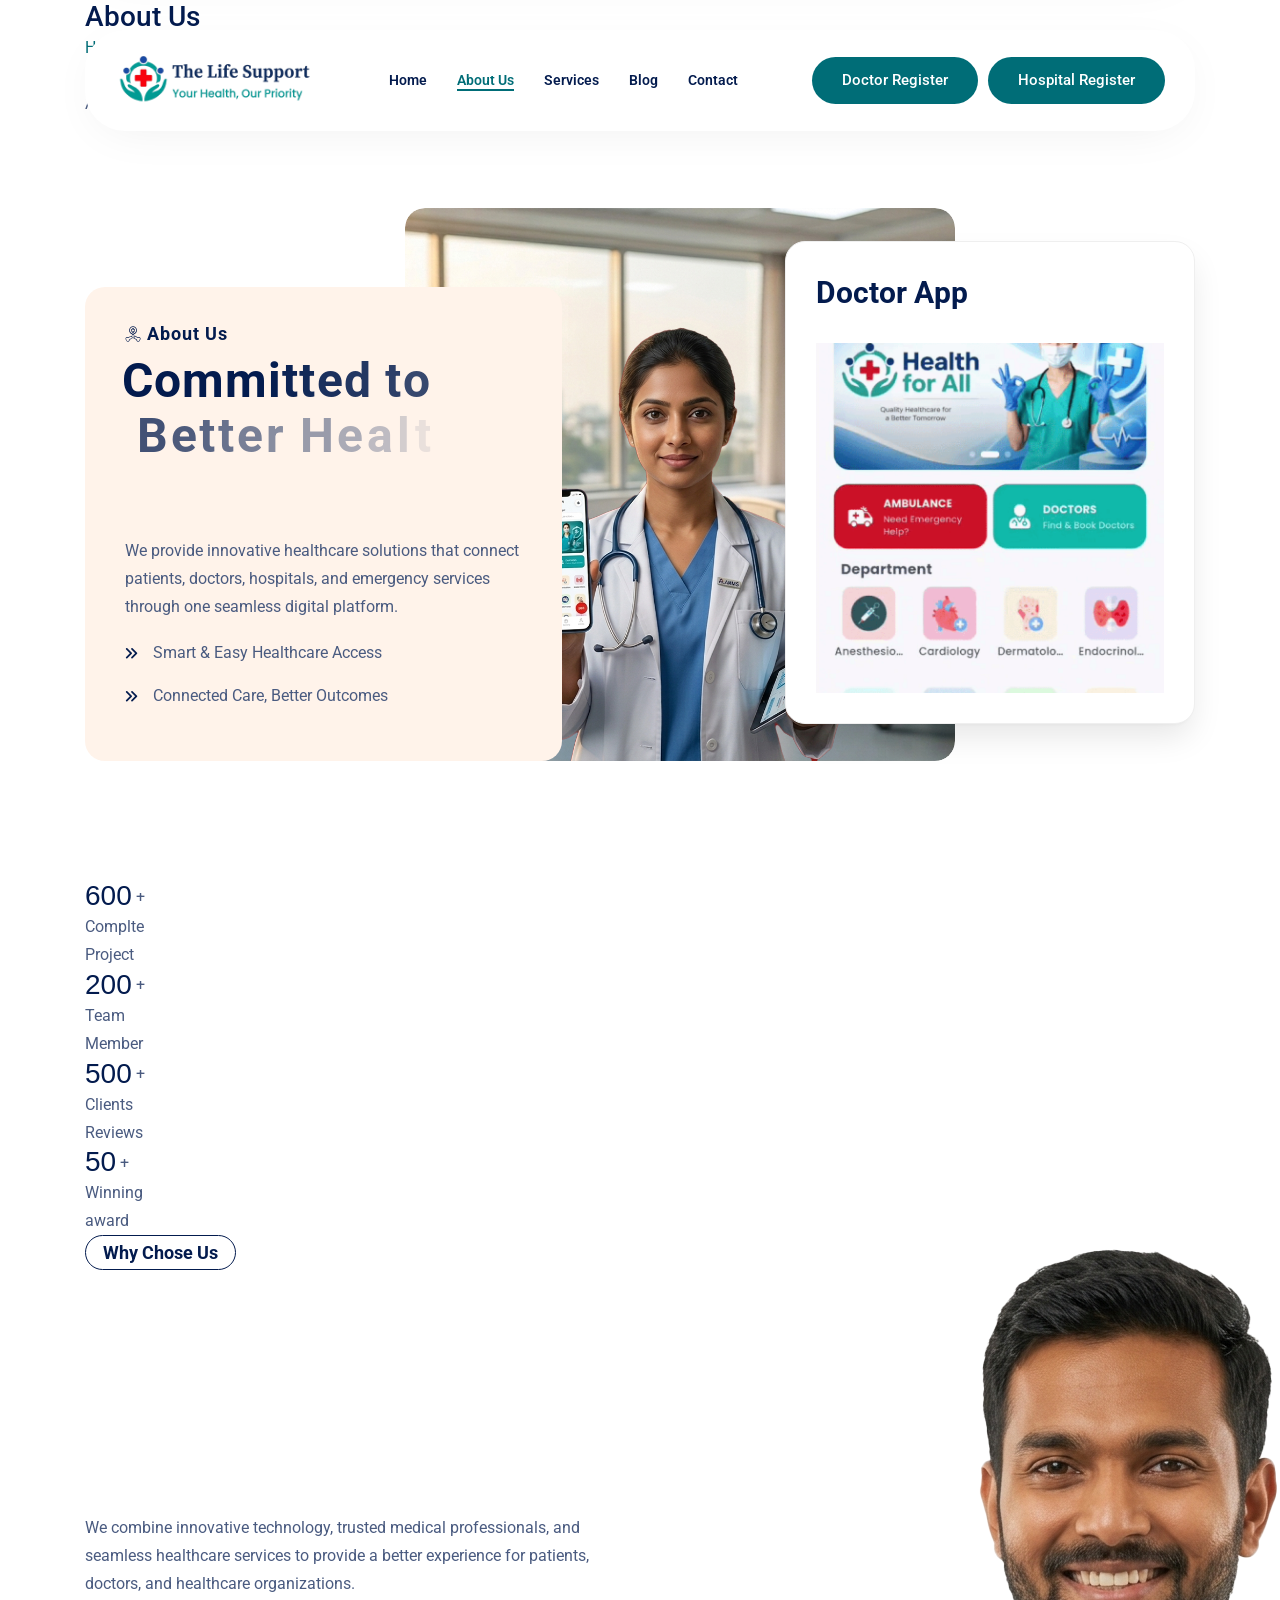
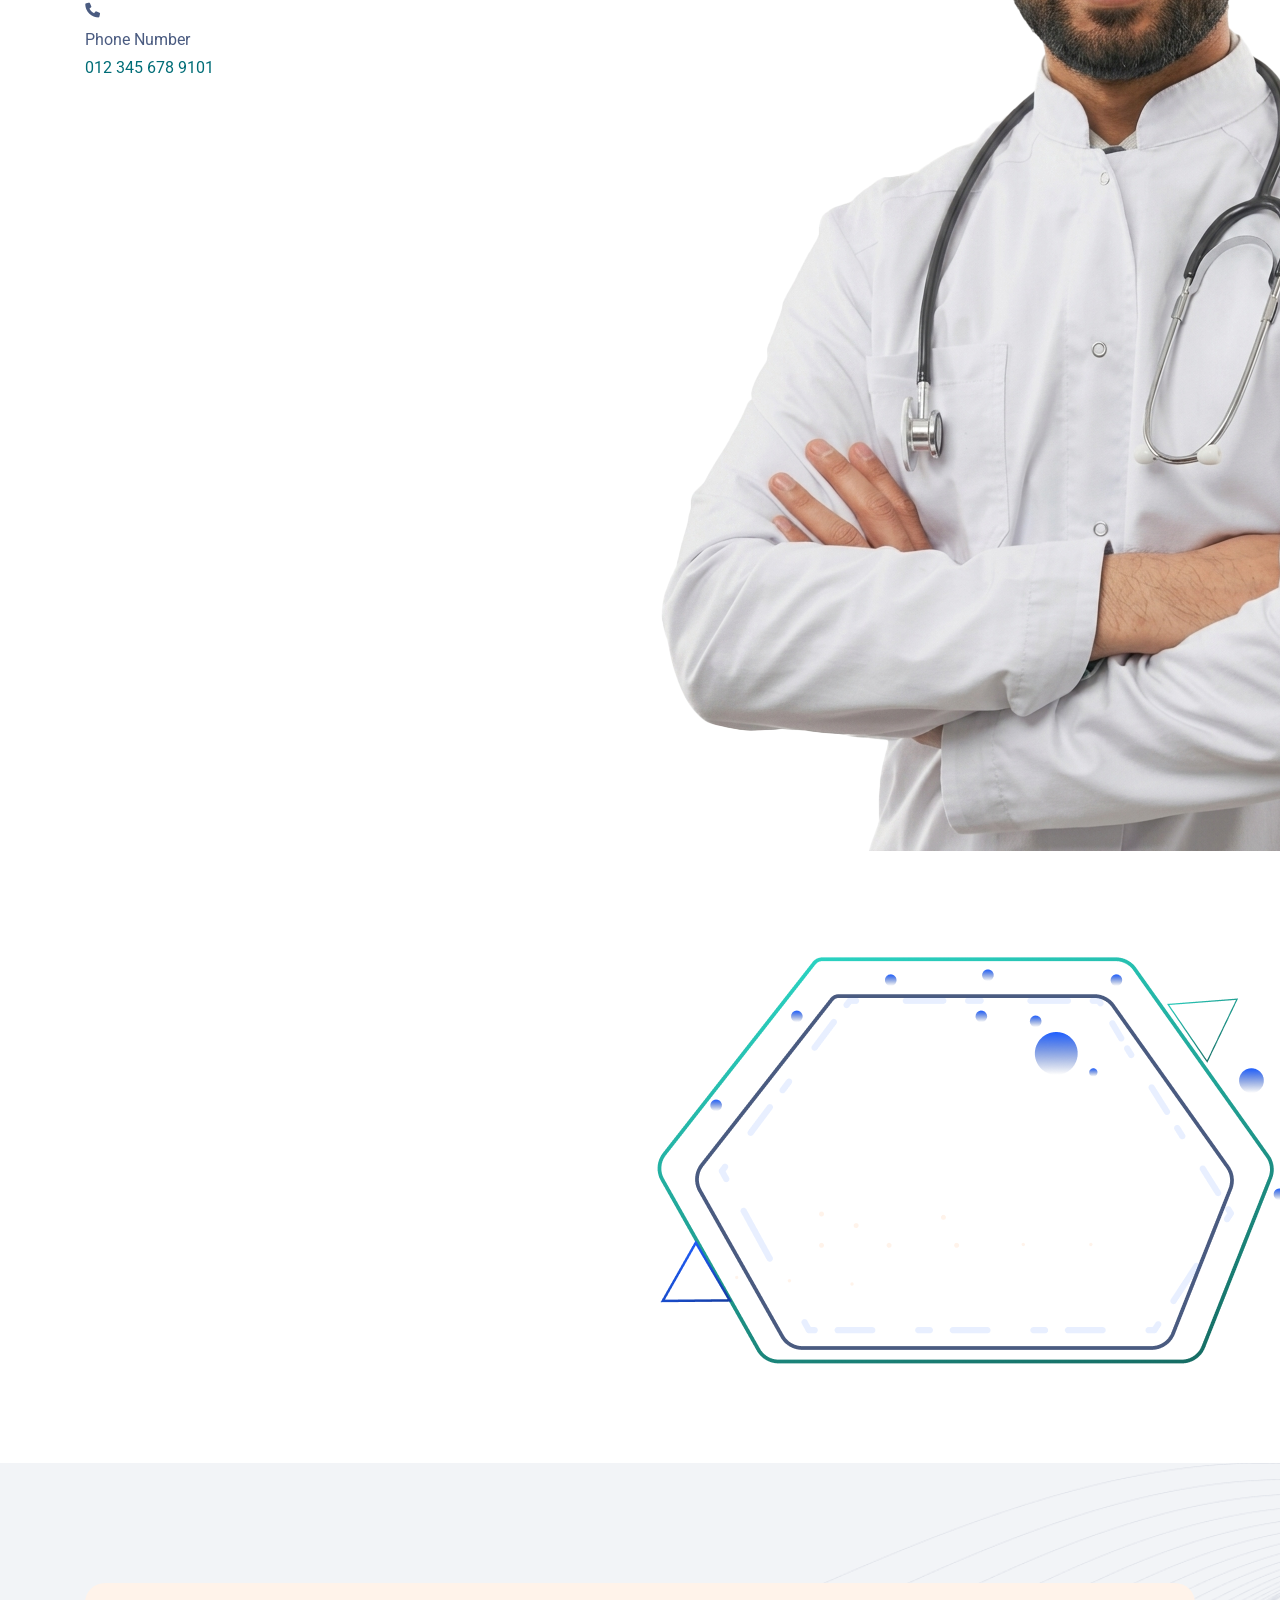
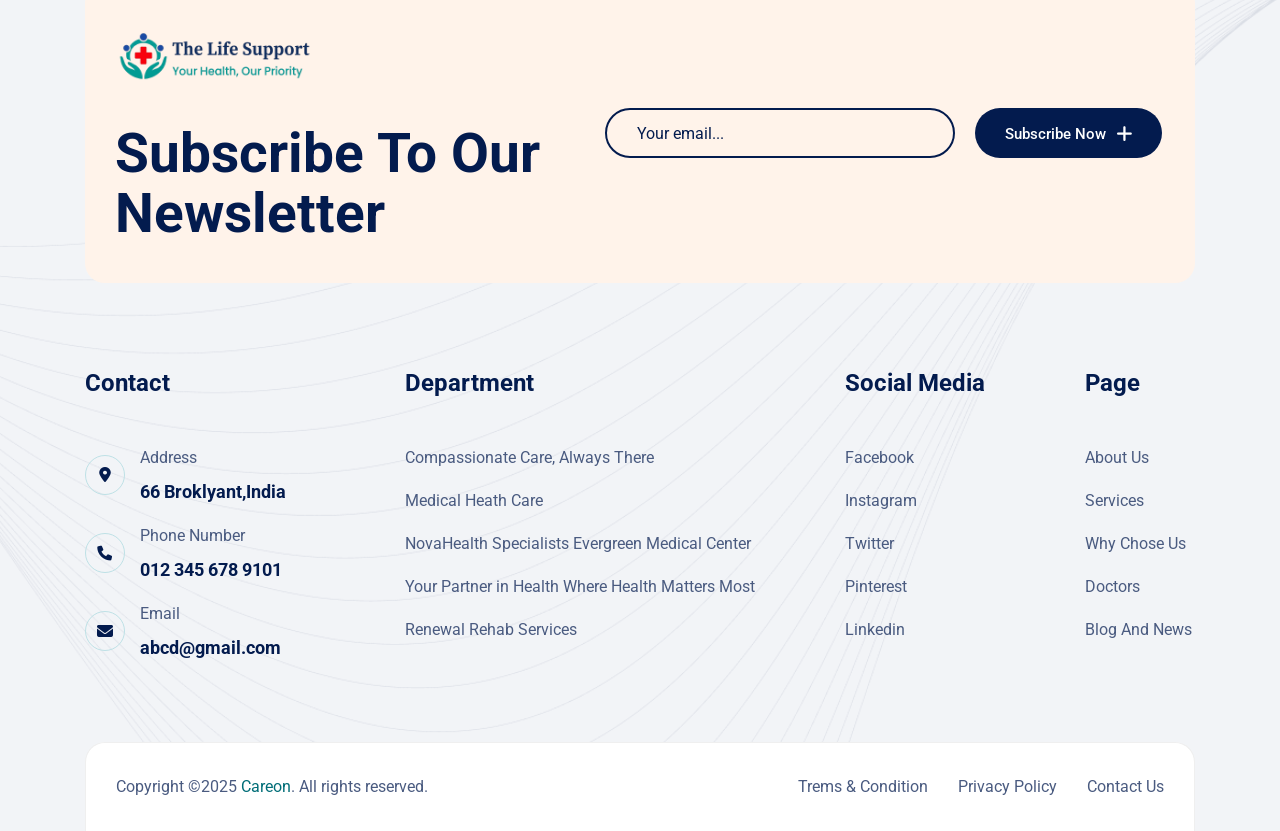
==== commit 8d321b7c: "make some chnages" ====
--- a/about.html
+++ b/about.html
@@ -2,11 +2,10 @@
 <html lang="en">
 
 
-<!-- Mirrored from html.themehealer.com/careon/about.html by HTTrack Website Copier/3.x [XR&CO'2014], Wed, 02 Sep 2026 05:35:32 GMT -->
 <head>
     <meta charset="UTF-8" />
     <meta name="viewport" content="width=device-width, initial-scale=1.0" />
-    <title> About || Careon || Careon HTML 5 Template </title>
+    <title> Life Support</title>
     <!-- favicons Icons -->
     <link rel="apple-touch-icon" sizes="180x180" href="assets/images/favicons/apple-touch-icon.png" />
     <link rel="icon" type="image/png" sizes="32x32" href="assets/images/favicons/favicon-32x32.png" />
@@ -51,15 +50,6 @@
     <link rel="stylesheet" href="assets/css/module-css/testimonial.css" />
     <link rel="stylesheet" href="assets/css/module-css/blog.css" />
     <link rel="stylesheet" href="assets/css/module-css/contact.css" />
-    <link rel="stylesheet" href="assets/css/module-css/sliding-text.css" />
-    <link rel="stylesheet" href="assets/css/module-css/newsletter.css" />
-    <link rel="stylesheet" href="assets/css/module-css/why-choose.css" />
-    <link rel="stylesheet" href="assets/css/module-css/appiontment.css" />
-    <link rel="stylesheet" href="assets/css/module-css/counter.css" />
-    <link rel="stylesheet" href="assets/css/module-css/page-header.css" />
-
-
-
 
     <!-- template styles -->
     <link rel="stylesheet" href="assets/css/style.css" />
@@ -590,5 +580,4 @@
 </body>
 
 
-<!-- Mirrored from html.themehealer.com/careon/about.html by HTTrack Website Copier/3.x [XR&CO'2014], Wed, 02 Sep 2026 05:35:32 GMT -->
 </html>
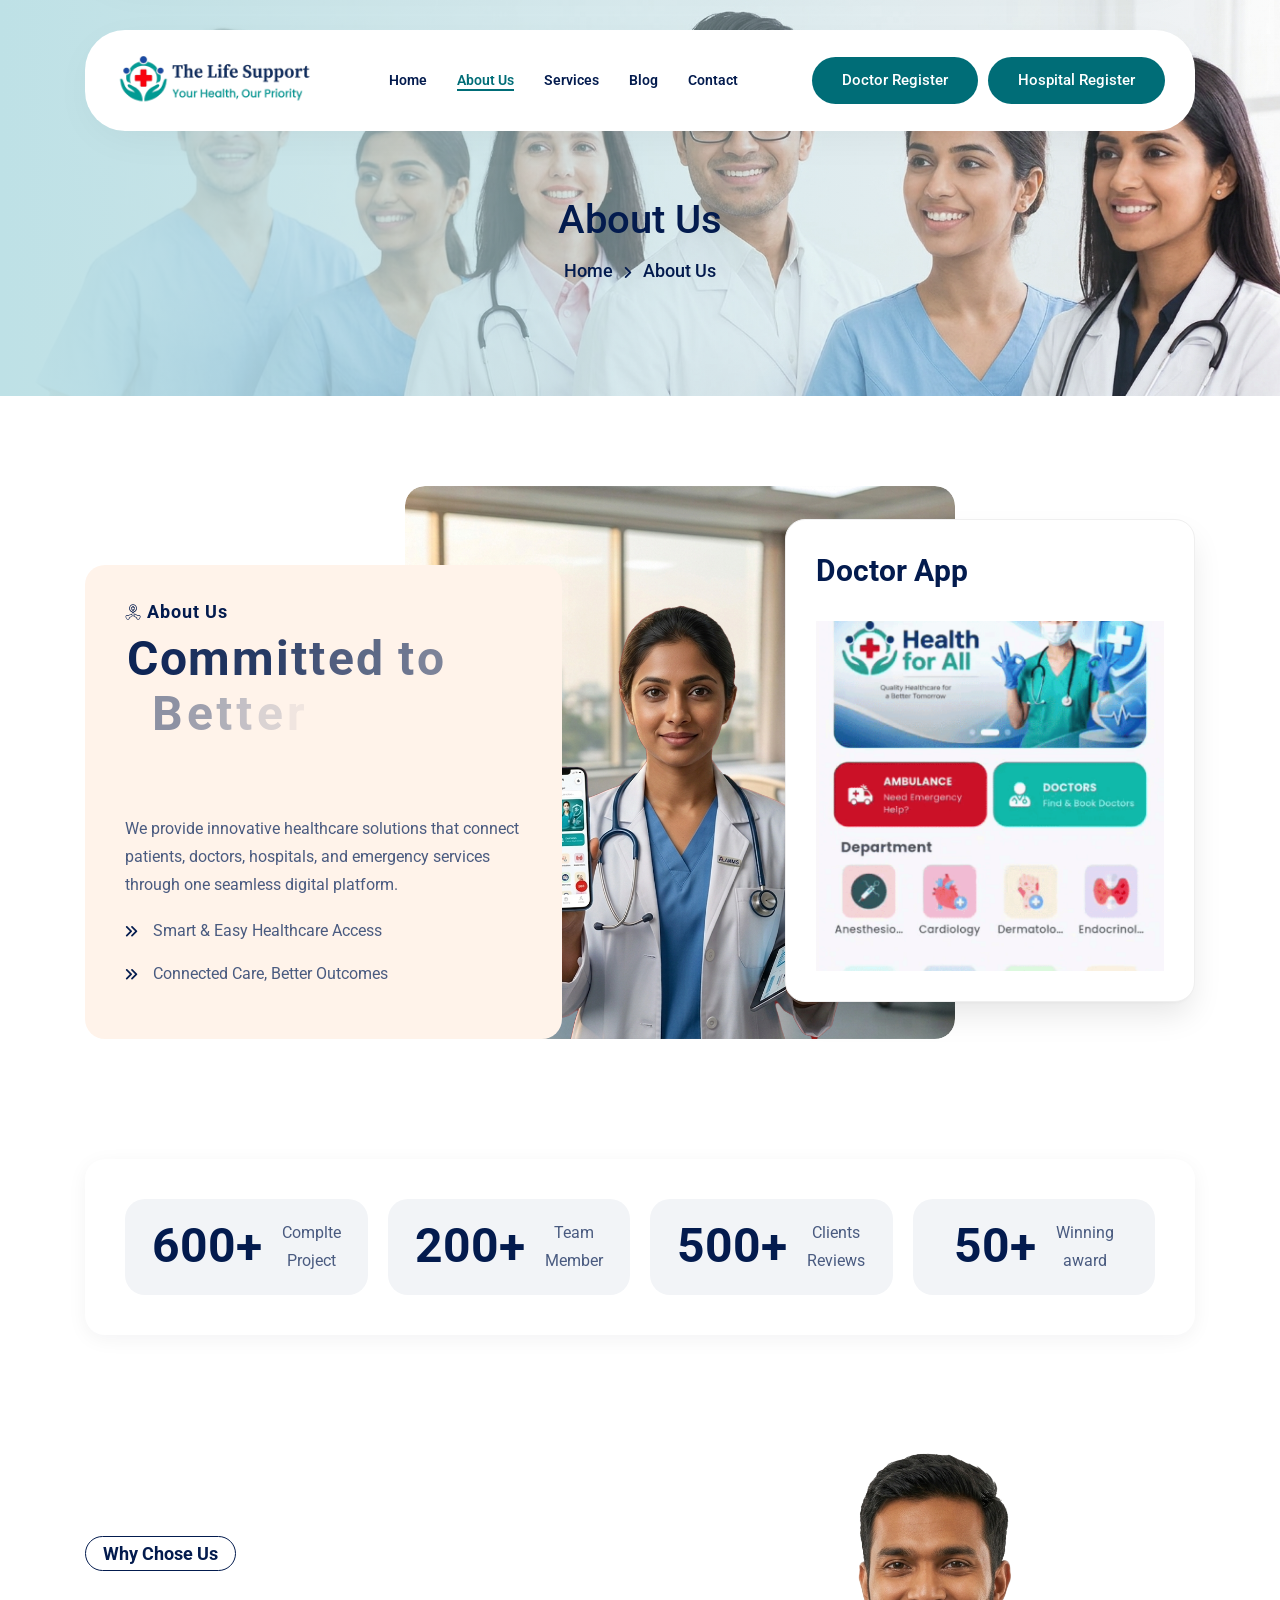
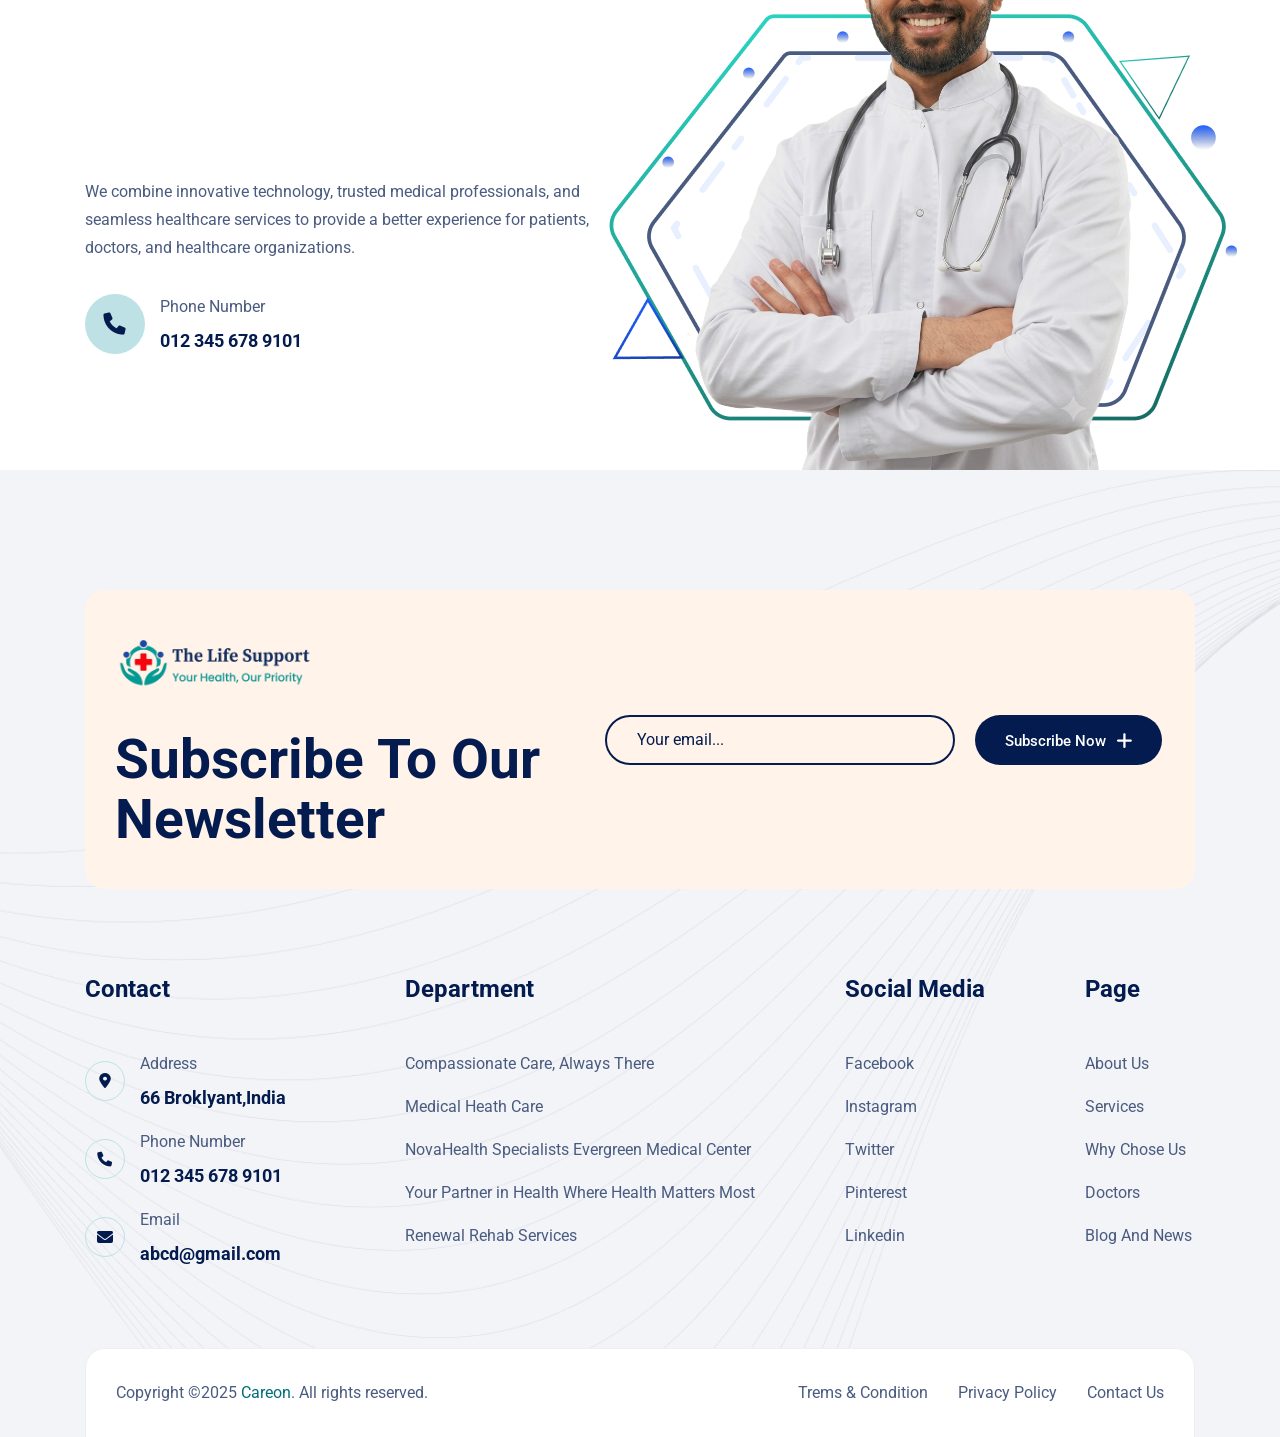
==== commit e8989c9d: "changes main" ====
--- a/about.html
+++ b/about.html
@@ -5,7 +5,7 @@
 <head>
     <meta charset="UTF-8" />
     <meta name="viewport" content="width=device-width, initial-scale=1.0" />
-    <title> Life Support</title>
+    <title> The Life Support </title>
     <!-- favicons Icons -->
     <link rel="apple-touch-icon" sizes="180x180" href="assets/images/favicons/apple-touch-icon.png" />
     <link rel="icon" type="image/png" sizes="32x32" href="assets/images/favicons/favicon-32x32.png" />
@@ -50,6 +50,15 @@
     <link rel="stylesheet" href="assets/css/module-css/testimonial.css" />
     <link rel="stylesheet" href="assets/css/module-css/blog.css" />
     <link rel="stylesheet" href="assets/css/module-css/contact.css" />
+    <link rel="stylesheet" href="assets/css/module-css/sliding-text.css" />
+    <link rel="stylesheet" href="assets/css/module-css/newsletter.css" />
+    <link rel="stylesheet" href="assets/css/module-css/why-choose.css" />
+    <link rel="stylesheet" href="assets/css/module-css/appiontment.css" />
+    <link rel="stylesheet" href="assets/css/module-css/counter.css" />
+    <link rel="stylesheet" href="assets/css/module-css/page-header.css" />
+
+
+
 
     <!-- template styles -->
     <link rel="stylesheet" href="assets/css/style.css" />
--- a/assets/css/module-css/sliding-text.css
+++ b/assets/css/module-css/sliding-text.css
@@ -0,0 +1,136 @@
+/*==============================================
+    Sliding Text
+===============================================*/
+.sliding-text {
+    position: relative;
+    display: block;
+    z-index: 3;
+}
+
+.sliding-text__inner {
+    position: relative;
+    display: block;
+    background-color: var(--careon-primary);
+    padding: 14px 0 12px;
+}
+
+.sliding-text__list {
+    position: relative;
+    display: flex;
+    align-items: center;
+    width: fit-content;
+    flex-wrap: nowrap;
+}
+
+.sliding-text__list li {
+    position: relative;
+    display: flex;
+    align-items: center;
+    float: left;
+}
+
+.sliding-text__list li+li {
+    margin-left: 16px;
+}
+
+.sliding-text__list li>p {
+    font-size: 14px;
+    font-weight: 600;
+    line-height: 24px;
+    color: #000000;
+    text-transform: uppercase;
+    letter-spacing: 0.7px;
+    position: relative;
+    display: block;
+    -webkit-transition: all 500ms ease;
+    transition: all 500ms ease;
+}
+
+.sliding-text__list li:hover>p {
+    color: var(--careon-base);
+}
+
+/*==============================================
+    Sliding Text Two
+===============================================*/
+.sliding-text-two {
+    position: relative;
+    display: block;
+    padding: 120px 0 0;
+    z-index: 3;
+}
+
+.sliding-text-two__inner {
+    position: relative;
+    display: block;
+    border-top: 2px solid var(--careon-primary);
+    border-bottom: 2px solid var(--careon-primary);
+    padding: 25px 0 25px;
+}
+
+.sliding-text-two__list {
+    position: relative;
+    display: flex;
+    align-items: center;
+    width: fit-content;
+    flex-wrap: nowrap;
+}
+
+.sliding-text-two__list li {
+    position: relative;
+    display: flex;
+    align-items: center;
+    float: left;
+    gap: 30px;
+}
+
+.sliding-text-two__list li+li {
+    margin-left: 30px;
+}
+
+.sliding-text-two__list li .icon {
+    position: relative;
+    display: inline-block;
+}
+
+.sliding-text-two__list li span {
+    position: relative;
+    display: inline-block;
+    font-size: 80px;
+    color: var(--careon-base);
+}
+
+.sliding-text-two__list li>p {
+    font-size: 48px;
+    font-weight: 700;
+    line-height: 55px;
+    color: var(--careon-black);
+    text-transform: capitalize;
+    position: relative;
+    display: block;
+    -webkit-transition: all 500ms ease;
+    transition: all 500ms ease;
+}
+
+.sliding-text-two__list li:hover>p {
+    color: var(--careon-base);
+}
+
+
+
+
+
+
+
+
+
+
+
+
+
+
+
+
+/*--------------------------------------------------------------
+# End
+--------------------------------------------------------------*/
--- a/assets/css/module-css/newsletter.css
+++ b/assets/css/module-css/newsletter.css
@@ -0,0 +1,146 @@
+/*==============================================
+    Newsletter One
+===============================================*/
+.newsletter-one {
+    position: relative;
+    display: block;
+    z-index: 2;
+}
+
+.newsletter-one__inner {
+    position: relative;
+    display: block;
+    background-color: var(--careon-primary);
+    box-shadow: 0px 4.4px 20px -1px rgba(19, 16, 34, 0.05);
+    border-radius: 20px;
+    z-index: 1;
+}
+
+.newsletter-one__img {
+    position: absolute;
+    bottom: 0;
+    left: 40px;
+    animation: leftRight 4s ease-in-out infinite;
+}
+
+.newsletter-one__img img {
+    width: auto;
+}
+
+.newsletter-one__inner-content {
+    position: relative;
+    display: flex;
+    align-items: center;
+    flex-wrap: wrap;
+    justify-content: space-between;
+    padding: 63px 325px 63px;
+    padding-right: 60px;
+    overflow: hidden;
+}
+
+.newsletter-one__shape-1 {
+    position: absolute;
+    bottom: 0;
+    left: 0;
+    z-index: -1;
+}
+
+.newsletter-one__shape-1 img {
+    width: auto;
+}
+
+.newsletter-one__shape-2 {
+    position: absolute;
+    bottom: 0px;
+    right: 25px;
+    opacity: .10;
+    z-index: -1;
+}
+
+.newsletter-one__shape-2 img {
+    width: auto;
+}
+
+.newsletter-one__title {
+    font-size: 48px;
+    font-weight: 700;
+    line-height: 1.08em;
+    text-transform: capitalize;
+}
+
+.newsletter-one__form-box {
+    position: relative;
+    display: block;
+    max-width: 480px;
+    width: 100%;
+}
+
+.newsletter-one__form {
+    position: relative;
+    display: block;
+}
+
+.newsletter-one__input {
+    position: relative;
+    display: block;
+}
+
+.newsletter-one__input input[type="email"] {
+    font-size: 16px;
+    color: var(--careon-gray);
+    font-weight: 400;
+    height: 50px;
+    width: 100%;
+    background: rgba(var(--careon-white-rgb), .20);
+    border: none;
+    border-radius: 30px;
+    outline: none;
+    padding: 0 25px 0;
+    padding-right: 170px;
+}
+
+.newsletter-one__form .thm-btn {
+    border: none;
+    padding: 17.5px 30px 17.5px;
+    position: absolute;
+    top: 0;
+    right: 0;
+    bottom: 0;
+    border-top-left-radius: 0;
+    border-bottom-left-radius: 0;
+    background-color: var(--careon-white);
+    color: var(--careon-black);
+}
+
+
+
+
+
+
+
+
+
+
+
+
+
+
+
+
+
+
+
+
+
+
+
+
+
+
+
+
+
+
+/*==============================================
+    End
+===============================================*/
--- a/assets/css/module-css/why-choose.css
+++ b/assets/css/module-css/why-choose.css
@@ -0,0 +1,460 @@
+/*==============================================
+    Why Choose One
+===============================================*/
+.why-choose-one {
+    position: relative;
+    display: block;
+    padding: 111px 0 0;
+    z-index: 1;
+}
+
+.why-choose-one__left {
+    position: relative;
+    display: block;
+    margin-top: 90px;
+}
+
+.why-choose-one__left .section-title-two {
+    margin-bottom: 22px;
+}
+
+.why-choose-one__progress-list {
+    position: relative;
+    display: block;
+    margin: 31px 0 30px;
+}
+
+.why-choose-one__progress-list li {
+    position: relative;
+    display: block;
+}
+
+.why-choose-one__progress-list li+li {
+    margin-top: 31px;
+}
+
+.why-choose-one__progress {
+    position: relative;
+    display: block;
+}
+
+.why-choose-one__progress-title {
+    font-size: 18px;
+    font-weight: 700;
+    line-height: 28px;
+    color: var(--careon-black);
+    margin-bottom: 11px;
+    text-transform: capitalize;
+}
+
+.why-choose-one__progress .bar {
+    position: relative;
+    width: 100%;
+    height: 10px;
+    background-color: var(--careon-extra);
+    border-radius: 5px;
+}
+
+.why-choose-one__progress .bar-inner {
+    position: relative;
+    display: block;
+    width: 0px;
+    height: 10px;
+    border-radius: 5px;
+    background-color: var(--careon-primary);
+    -webkit-transition: all 1500ms ease;
+    -ms-transition: all 1500ms ease;
+    -o-transition: all 1500ms ease;
+    -moz-transition: all 1500ms ease;
+    transition: all 1500ms ease;
+}
+
+.why-choose-one__progress .count-text {
+    position: absolute;
+    right: -10px;
+    bottom: 22px;
+    color: var(--careon-black);
+    line-height: 26px;
+    font-size: 18px;
+    text-align: center;
+    font-weight: 700;
+    opacity: 0;
+    -webkit-transition: all 500ms ease;
+    -ms-transition: all 500ms ease;
+    -o-transition: all 500ms ease;
+    -moz-transition: all 500ms ease;
+    transition: all 500ms ease;
+}
+
+.why-choose-one__progress .bar-inner.counted .count-text {
+    opacity: 1;
+}
+
+.why-choose-one__progress .bar.marb-0 {
+    margin-bottom: 0;
+}
+
+.why-choose-one__btn-and-call-box {
+    position: relative;
+    display: flex;
+    align-items: center;
+    gap: 65px;
+    margin-top: 31px;
+}
+
+.why-choose-one__btn-box {
+    position: relative;
+    display: block;
+}
+
+.why-choose-one__call-box {
+    position: relative;
+    display: flex;
+    align-items: center;
+    gap: 15px;
+}
+
+.why-choose-one__call-icon {
+    position: relative;
+    display: flex;
+    align-items: center;
+    justify-content: center;
+    width: 60px;
+    height: 60px;
+    background-color: var(--careon-primary);
+    border-radius: 50%;
+    -webkit-transition: all 500ms ease;
+    transition: all 500ms ease;
+}
+
+.why-choose-one__call-icon:hover {
+    background-color: var(--careon-base);
+}
+
+.why-choose-one__call-icon span {
+    position: relative;
+    display: inline-block;
+    font-size: 24px;
+    color: var(--careon-black);
+    -webkit-transition: all 500ms ease;
+    transition: all 500ms ease;
+}
+
+.why-choose-one__call-icon:hover span {
+    color: var(--careon-white);
+}
+
+.why-choose-one__call-content {
+    position: relative;
+    display: block;
+    flex: 1;
+}
+
+.why-choose-one__call-content p {
+    font-size: 18px;
+    font-weight: 700;
+    margin-top: 6px;
+}
+
+.why-choose-one__call-content p a {
+    color: var(--careon-black);
+}
+
+.why-choose-one__call-content p a:hover {
+    color: var(--careon-base);
+}
+
+.why-choose-one__right {
+    position: relative;
+    display: block;
+    margin-right: 60px;
+    margin-left: 37px;
+}
+
+.why-choose-one__img {
+    position: relative;
+    display: block;
+}
+
+.why-choose-one__img img {
+    width: 100%;
+}
+
+.why-choose-one__img-shape-1 {
+    position: absolute;
+    top: 59%;
+    left: 52%;
+    transform: translateX(-50%) translateY(-50%);
+    z-index: -1;
+}
+
+.why-choose-one__img-shape-1>img {
+    width: auto;
+}
+
+/*--------------------------------------------------------------
+# Why Choose Two
+--------------------------------------------------------------*/
+.why-choose-two {
+    position: relative;
+    display: block;
+    padding: 120px 0 0;
+    z-index: 1;
+}
+
+.why-choose-two__top {
+    position: relative;
+    display: block;
+    margin-bottom: 59px;
+}
+
+.why-choose-two__top-left {
+    position: relative;
+    display: block;
+}
+
+.why-choose-two__top-left .section-title {
+    margin-bottom: 0px;
+}
+
+.why-choose-two__top-right {
+    position: relative;
+    display: block;
+    margin-left: 20px;
+    margin-top: 6px;
+}
+
+.why-choose-two__top-btn-box {
+    position: relative;
+    display: block;
+    margin-top: 20px;
+}
+
+.why-choose-two__top-btn-box .thm-btn {
+    background-color: var(--careon-base);
+}
+
+.why-choose-two__top-btn-box .thm-btn::before,
+.why-choose-two__top-btn-box .thm-btn::after {
+    background-color: var(--careon-black);
+}
+
+.why-choose-two__bottom {
+    position: relative;
+    display: block;
+}
+
+.why-choose-two__bottom-list-box {
+    position: relative;
+    display: block;
+}
+
+.why-choose-two__list {
+    position: relative;
+    display: block;
+}
+
+.why-choose-two__list li {
+    position: relative;
+    display: flex;
+    align-items: center;
+    gap: 30px;
+    border: 1px solid var(--careon-bdr-color);
+    border-radius: 10px;
+    margin-bottom: 30px;
+    padding: 20px 29px 19px;
+}
+
+.why-choose-two__list li .icon {
+    position: relative;
+    display: inline-block;
+}
+
+.why-choose-two__list li .icon span {
+    position: relative;
+    display: inline-block;
+    font-size: 45px;
+    color: var(--careon-primary);
+    transform: scale(1);
+    transition: 500ms ease;
+}
+
+.why-choose-two__list li:hover .icon span {
+    transform: scale(0.9);
+}
+
+.why-choose-two__list li .content {
+    position: relative;
+    display: block;
+    flex: 1;
+}
+
+.why-choose-two__list li .content h3 {
+    font-size: 18px;
+    font-weight: 700;
+    line-height: 28px;
+    margin-bottom: 11px;
+}
+
+.why-choose-two__img {
+    position: relative;
+    display: block;
+    overflow: hidden;
+    z-index: 1;
+}
+
+.why-choose-two__img::before {
+    background: hsla(0, 0%, 100%, 0.5);
+    content: "";
+    position: absolute;
+    left: 0;
+    top: 0;
+    width: 0;
+    height: 100%;
+    opacity: 1;
+    pointer-events: none;
+}
+
+.why-choose-two__img:hover::before {
+    width: 100%;
+    opacity: 0;
+    transition: all 0.6s linear;
+}
+
+.why-choose-two__img img {
+    width: 100%;
+    border-radius: 10px;
+}
+
+
+/*--------------------------------------------------------------
+# Why Choose Three
+--------------------------------------------------------------*/
+.why-choose-three {
+    position: relative;
+    display: block;
+    background-color: var(--careon-extra);
+    padding: 120px 0 120px;
+    z-index: 1;
+}
+
+.why-choose-three__bg {
+    position: absolute;
+    top: 0;
+    right: 0;
+    bottom: 0;
+    width: calc((100% - 113px) / 2);
+    background-repeat: no-repeat;
+    background-position: center;
+    background-size: cover;
+    z-index: -1;
+}
+
+.why-choose-three__left {
+    position: relative;
+    display: block;
+}
+
+.why-choose-three__left .section-title-three {
+    margin-bottom: 22px;
+}
+
+.why-choose-three__text {
+    margin-bottom: 27px;
+}
+
+.why-choose-three__point {
+    position: relative;
+    display: block;
+    z-index: 1;
+}
+
+.why-choose-three__point:before {
+    content: "";
+    position: absolute;
+    top: 15px;
+    bottom: 30px;
+    left: 30px;
+    border: 1px dashed var(--careon-base);
+    z-index: -1;
+}
+
+.why-choose-three__point li {
+    position: relative;
+    display: flex;
+    flex-wrap: wrap;
+    gap: 20px;
+}
+
+.why-choose-three__point li+li {
+    margin-top: 51px;
+}
+
+.why-choose-three__point-icon {
+    position: relative;
+    display: flex;
+    align-items: center;
+    justify-content: center;
+    height: 60px;
+    width: 60px;
+    background-color: var(--careon-base);
+    border-radius: 50%;
+    top: 4px;
+}
+
+.why-choose-three__point-icon span {
+    position: relative;
+    display: inline-block;
+    font-size: 30px;
+    color: var(--careon-white);
+    transition: all 500ms linear;
+    transition-delay: 0.1s
+}
+
+.why-choose-three__point li:hover .why-choose-three__point-icon span {
+    transform: scale(0.9);
+}
+
+.why-choose-three__point-content {
+    position: relative;
+    display: block;
+    flex: 1;
+}
+
+.why-choose-three__point-title {
+    font-size: 18px;
+    font-weight: 800;
+    line-height: 22px;
+    margin-bottom: 13px;
+}
+
+.why-choose-three__btn-box {
+    position: relative;
+    display: block;
+    margin-top: 31px;
+}
+
+.why-choose-three__btn-box .thm-btn {
+    background-color: var(--careon-white);
+    color: var(--careon-black);
+}
+
+
+
+
+
+
+
+
+
+
+
+
+
+
+
+
+
+/*--------------------------------------------------------------
+# End
+--------------------------------------------------------------*/
--- a/assets/css/module-css/appiontment.css
+++ b/assets/css/module-css/appiontment.css
@@ -0,0 +1,611 @@
+/*==============================================
+    Appiontment One
+===============================================*/
+.appiontment-one {
+    position: relative;
+    display: block;
+    padding: 90px 0 0;
+    z-index: 1;
+}
+
+.appiontment-one__inner {
+    position: relative;
+    display: block;
+    margin-left: 263px;
+    margin-right: 209px;
+}
+
+.appiontment-one__img {
+    position: relative;
+    display: block;
+}
+
+.appiontment-one__img img {
+    width: 100%;
+    border-radius: var(--careon-bdr-radius);
+}
+
+.appiontment-one__appion-box {
+    position: absolute;
+    top: 96px;
+    left: -263px;
+    max-width: 430px;
+    width: 100%;
+    padding: 42px 40px 40px;
+    border-radius: var(--careon-bdr-radius);
+    background-color: var(--careon-white);
+    box-shadow: 4px 4px 20px -1px rgba(0, 0, 0, 0.08);
+    z-index: 1;
+}
+
+.appiontment-one__appion-title {
+    font-size: 30px;
+    font-weight: 700;
+    line-height: 40px;
+    margin-bottom: 13px;
+}
+
+.appiontment-one__appion-form {
+    position: relative;
+    display: block;
+}
+
+.appiontment-one__appion-input-box {
+    position: relative;
+    display: block;
+    margin-bottom: 10px;
+}
+
+.appiontment-one__appion-input-box input[type="text"],
+.appiontment-one__appion-input-box input[type="email"] {
+    height: 60px;
+    width: 100%;
+    padding-left: 30px;
+    padding-right: 30px;
+    outline: none;
+    font-size: 14px;
+    font-weight: 400;
+    background-color: var(--careon-extra);
+    border: none;
+    color: var(--careon-gray);
+    display: block;
+    border-radius: 30px;
+}
+
+.appiontment-one__appion-input-box textarea {
+    height: 130px;
+    width: 100%;
+    padding: 15px 30px 30px;
+    outline: none;
+    font-size: 16px;
+    font-weight: 400;
+    background-color: var(--careon-extra);
+    border: none;
+    color: var(--careon-gray);
+    position: relative;
+    display: block;
+    border-radius: 30px;
+}
+
+.appiontment-one__appion-input-box.text-message-box {
+    height: 130px;
+}
+
+.appiontment-one__appion-btn-box {
+    position: relative;
+    display: block;
+}
+
+.appiontment-one__appion-btn-box .thm-btn {
+    border: none;
+    width: 100%;
+}
+
+.appiontment-one__working-hour {
+    position: absolute;
+    top: 104px;
+    right: -209px;
+    max-width: 410px;
+    width: 100%;
+    padding: 42px 30px 40px;
+    border-radius: var(--careon-bdr-radius);
+    background-color: var(--careon-extra);
+    box-shadow: 4px 4px 20px -1px rgba(0, 0, 0, 0.08);
+    z-index: 2;
+}
+
+.appiontment-one__working-hour-title {
+    font-size: 30px;
+    font-weight: 700;
+    line-height: 40px;
+    margin-bottom: 23px;
+}
+
+.appiontment-one__working-hour-list {
+    position: relative;
+    display: block;
+    margin-top: 30px;
+}
+
+.appiontment-one__working-hour-list li {
+    position: relative;
+    display: flex;
+    align-items: center;
+    justify-content: space-between;
+    padding: 14px 30px 13px;
+    border-radius: var(--careon-bdr-radius);
+    background-color: var(--careon-white);
+}
+
+.appiontment-one__working-hour-list li+li {
+    margin-top: 20px;
+}
+
+.appiontment-one__working-hour-list li p {
+    font-size: 16px;
+    font-weight: 400;
+    line-height: 26px;
+}
+
+
+
+/*==============================================
+   Appiontment Two
+===============================================*/
+.appiontment-two {
+    position: relative;
+    display: block;
+    padding: 120px 0 0;
+    z-index: 1;
+}
+
+.appiontment-two__inner {
+    position: relative;
+    display: block;
+    border: 1px solid var(--careon-bdr-color);
+    border-radius: 10px;
+    padding: 40px 60px 40px;
+}
+
+.appiontment-two__left {
+    position: relative;
+    display: block;
+    background-color: var(--careon-base);
+    border-radius: 10px;
+    padding: 37px 40px 40px;
+    margin-right: -30px;
+}
+
+.appiontment-two__title {
+    font-size: 48px;
+    font-weight: 700;
+    line-height: 58px;
+    color: var(--careon-white);
+    text-transform: capitalize;
+    margin-bottom: 28px;
+}
+
+.appiontment-two__form {
+    position: relative;
+    display: block;
+}
+
+.appiontment-two__input-box {
+    position: relative;
+    display: block;
+    margin-bottom: 30px;
+}
+
+.appiontment-two__input-box input[type="text"],
+.appiontment-two__input-box input[type="email"] {
+    height: 50px;
+    width: 100%;
+    padding-left: 30px;
+    padding-right: 30px;
+    outline: none;
+    font-size: 16px;
+    font-weight: 400;
+    background-color: transparent;
+    border: 1px solid rgba(var(--careon-white-rgb), .30);
+    color: var(--careon-white);
+    display: block;
+    border-radius: 25px;
+}
+
+.appiontment-two__input-box textarea {
+    height: 115px;
+    width: 100%;
+    padding: 15px 30px 30px;
+    outline: none;
+    font-size: 16px;
+    font-weight: 400;
+    background-color: transparent;
+    border: 1px solid rgba(var(--careon-white-rgb), .30);
+    color: var(--careon-white);
+    position: relative;
+    display: block;
+    border-radius: 10px;
+}
+
+.appiontment-two__input-box.text-message-box {
+    height: 115px;
+}
+
+.appiontment-two__btn-box {
+    position: relative;
+    display: block;
+}
+
+.appiontment-two__btn-box .thm-btn {
+    border: none;
+}
+
+.appiontment-two__btn-box .thm-btn:hover {
+    color: var(--careon-black);
+}
+
+.appiontment-two__btn-box .thm-btn::before,
+.appiontment-two__btn-box .thm-btn::after {
+    background-color: var(--careon-white);
+}
+
+.appiontment-two__right {
+    position: relative;
+    display: block;
+    margin-top: 73px;
+    margin-left: 60px;
+}
+
+.appiontment-two__right-title {
+    font-size: 48px;
+    font-weight: 700;
+    line-height: 58px;
+}
+
+.appiontment-two__right-text {
+    margin: 20px 0 40px;
+}
+
+.appiontment-two__points-list {
+    position: relative;
+    display: block;
+}
+
+.appiontment-two__points-list li {
+    position: relative;
+    display: flex;
+    align-items: center;
+    gap: 15px;
+}
+
+.appiontment-two__points-list li+li {
+    margin-top: 30px;
+}
+
+.appiontment-two__points-list li .icon {
+    position: relative;
+    display: flex;
+    align-items: center;
+    justify-content: center;
+    width: 70px;
+    height: 70px;
+    background-color: rgba(var(--careon-base-rgb), .12);
+    border-radius: 15px;
+    -webkit-transition: all 500ms ease;
+    transition: all 500ms ease;
+}
+
+.appiontment-two__points-list li:hover .icon {
+    background-color: var(--careon-base);
+}
+
+.appiontment-two__points-list li .icon span {
+    position: relative;
+    display: inline-block;
+    font-size: 33px;
+    color: var(--careon-base);
+    -webkit-transition: all 500ms ease;
+    transition: all 500ms ease;
+}
+
+.appiontment-two__points-list li:hover .icon span {
+    color: var(--careon-white);
+}
+
+.appiontment-two__points-list li .content {
+    position: relative;
+    display: block;
+    flex: 1;
+}
+
+.appiontment-two__points-list li .content h3 {
+    font-size: 18px;
+    font-weight: 700;
+    line-height: 28px;
+    margin-bottom: 10px;
+}
+
+.appiontment-two__points-list li .content p a {
+    color: var(--careon-gray);
+}
+
+.appiontment-two__points-list li .content p a:hover {
+    color: var(--careon-base);
+}
+
+
+/*==============================================
+    Appiontment Three
+===============================================*/
+.appiontment-three {
+    position: relative;
+    display: block;
+    padding: 120px 0 0;
+    z-index: 1;
+}
+
+.appiontment-three__left {
+    position: relative;
+    display: block;
+    margin-right: 50px;
+}
+
+.appiontment-three__img {
+    position: relative;
+    display: block;
+    overflow: hidden;
+}
+
+
+.appiontment-three__img::before {
+    background: hsla(0, 0%, 100%, 0.5);
+    content: "";
+    position: absolute;
+    left: 0;
+    top: 0;
+    width: 0;
+    height: 100%;
+    opacity: 1;
+    pointer-events: none;
+}
+
+.appiontment-three__img:hover::before {
+    width: 100%;
+    opacity: 0;
+    transition: all 0.6s linear;
+}
+
+.appiontment-three__img img {
+    width: 100%;
+    border-radius: 10px;
+}
+
+.appiontment-three__right {
+    position: relative;
+    display: block;
+    margin-left: -330px;
+    padding: 58px 60px 60px;
+    background-color: var(--careon-white);
+    box-shadow: 0px 0px 60px rgba(0, 0, 0, 0.05);
+    border-radius: 10px;
+    margin-top: 80px;
+    z-index: 2;
+}
+
+.appiontment-three__title {
+    font-size: 48px;
+    font-weight: 700;
+    line-height: 58px;
+    margin-bottom: 27px;
+}
+
+.appiontment-three__form {
+    position: relative;
+    display: block;
+}
+
+.appiontment-three__input-box {
+    position: relative;
+    display: block;
+    margin-bottom: 16px;
+}
+
+.appiontment-three__input-box input[type="text"],
+.appiontment-three__input-box input[type="email"] {
+    height: 54px;
+    width: 100%;
+    padding-left: 0px;
+    padding-right: 30px;
+    outline: none;
+    font-size: 14px;
+    font-weight: 400;
+    background-color: transparent;
+    border: none;
+    border-bottom: 1px solid var(--careon-bdr-color);
+    color: var(--careon-gray);
+    display: block;
+}
+
+.appiontment-three__input-box textarea {
+    height: 54px;
+    width: 100%;
+    padding: 15px 30px 0px;
+    padding-left: 0;
+    outline: none;
+    font-size: 16px;
+    font-weight: 400;
+    background-color: transparent;
+    border: none;
+    border-bottom: 1px solid var(--careon-bdr-color);
+    color: var(--careon-gray);
+    position: relative;
+    display: block;
+    border-radius: 0px;
+}
+
+.appiontment-three__input-box.text-message-box {
+    height: 54px;
+    margin-bottom: 40px;
+}
+
+.appiontment-three__btn-box {
+    position: relative;
+    display: block;
+    text-align: center;
+}
+
+.appiontment-three__btn-box .thm-btn {
+    border: none;
+    background-color: var(--careon-base);
+}
+
+.appiontment-three__btn-box .thm-btn::before,
+.appiontment-three__btn-box .thm-btn::after {
+    background-color: var(--careon-black);
+}
+
+/*==============================================
+    Appoinment Page
+===============================================*/
+.appoinment-page {
+    position: relative;
+    display: block;
+    padding: 120px 0 120px;
+    z-index: 1;
+}
+
+.appoinment-page__left {
+    position: relative;
+    display: block;
+    background-color: var(--careon-white);
+    box-shadow: 4px 4px 20px -1px rgba(0, 0, 0, 0.08);
+    border-radius: var(--careon-bdr-radius);
+    padding: 58px 40px 60px;
+}
+
+.appoinment-page__title {
+    font-size: 48px;
+    font-weight: 700;
+    line-height: 58px;
+    margin-bottom: 28px;
+}
+
+.appoinment-page__form {
+    position: relative;
+    display: block;
+}
+
+.appoinment-page__input-box {
+    position: relative;
+    display: block;
+    margin-bottom: 30px;
+}
+
+.appoinment-page__input-box input[type="text"],
+.appoinment-page__input-box input[type="email"] {
+    height: 60px;
+    width: 100%;
+    padding-left: 30px;
+    padding-right: 30px;
+    outline: none;
+    font-size: 14px;
+    font-weight: 400;
+    background-color: var(--careon-extra);
+    border: none;
+    color: var(--careon-gray);
+    display: block;
+    border-radius: 30px;
+}
+
+.appoinment-page__input-box textarea {
+    height: 130px;
+    width: 100%;
+    padding: 15px 30px 30px;
+    outline: none;
+    font-size: 16px;
+    font-weight: 400;
+    background-color: var(--careon-extra);
+    border: none;
+    color: var(--careon-gray);
+    position: relative;
+    display: block;
+    border-radius: 30px;
+}
+
+.appoinment-page__input-box.text-message-box {
+    height: 130px;
+}
+
+.appoinment-page__btn-box {
+    position: relative;
+    display: block;
+}
+
+.appoinment-page__btn-box .thm-btn {
+    border: none;
+    color: var(--careon-black);
+    background-color: var(--careon-primary);
+}
+
+.appoinment-page__right {
+    position: relative;
+    display: block;
+    margin-top: 40px;
+}
+
+.appoinment-page__working-hour {
+    position: relative;
+    display: block;
+    padding: 42px 30px 40px;
+    border-radius: var(--careon-bdr-radius);
+    background-color: var(--careon-extra);
+    box-shadow: 4px 4px 20px -1px rgba(0, 0, 0, 0.08);
+}
+
+.appoinment-page__working-hour-title {
+    font-size: 30px;
+    font-weight: 700;
+    line-height: 40px;
+    margin-bottom: 23px;
+}
+
+.appoinment-page__working-hour-list {
+    position: relative;
+    display: block;
+    margin-top: 30px;
+}
+
+.appoinment-page__working-hour-list li {
+    position: relative;
+    display: flex;
+    align-items: center;
+    justify-content: space-between;
+    padding: 14px 30px 13px;
+    border-radius: var(--careon-bdr-radius);
+    background-color: var(--careon-white);
+}
+
+.appoinment-page__working-hour-list li+li {
+    margin-top: 20px;
+}
+
+.appoinment-page__working-hour-list li p {
+    font-size: 16px;
+    font-weight: 400;
+    line-height: 26px;
+}
+
+/*==============================================
+   Appiontment Four
+===============================================*/
+.appiontment-four {
+    padding: 90px 0 120px;
+}
+
+
+
+
+
+/*==============================================
+    End
+===============================================*/
--- a/assets/css/module-css/counter.css
+++ b/assets/css/module-css/counter.css
@@ -0,0 +1,366 @@
+/*==============================================
+    Counter One
+===============================================*/
+.counter-one {
+    position: relative;
+    display: block;
+    /* padding: 90px 0 0; */
+    /* padding: 90px 0 0; */
+    z-index: 1;
+}
+
+.counter-one__inner {
+    position: relative;
+    display: block;
+    padding: 40px 40px 10px;
+    background-color: var(--careon-white);
+    box-shadow: 0px 4.4px 20px rgba(19, 16, 34, 0.05);
+    border-radius: var(--careon-bdr-radius);
+}
+
+.counter-one__count-list {
+    position: relative;
+    display: flex;
+    align-items: center;
+    flex-wrap: wrap;
+    margin-left: -40px;
+    margin-right: -40px;
+}
+
+.counter-one__count-list li {
+    position: relative;
+    display: block;
+    flex: 0 0 25%;
+    max-width: 25%;
+    width: 100%;
+    padding-left: 40px;
+    padding-right: 40px;
+}
+
+.counter-one__count-single {
+    position: relative;
+    display: flex;
+    align-items: center;
+    text-align: center;
+    justify-content: center;
+    gap: 20px;
+    background-color: var(--careon-extra);
+    border-radius: var(--careon-bdr-radius);
+    padding: 20px 20px 20px;
+    margin-bottom: 30px;
+}
+
+.counter-one__count-box {
+    position: relative;
+    display: flex;
+    align-items: center;
+}
+
+.counter-one__count-box h3 {
+    font-size: 48px;
+    font-weight: 700;
+    line-height: 48px !important;
+    font-family: var(--careon-font) !important;
+}
+
+.counter-one__count-box span {
+    font-size: 48px;
+    font-weight: 700;
+    line-height: 48px !important;
+    font-family: var(--careon-font) !important;
+    color: var(--careon-black);
+}
+
+
+
+
+/*--------------------------------------------------------------
+# Counter Two
+--------------------------------------------------------------*/
+.counter-two {
+    position: relative;
+    display: block;
+    z-index: 2;
+}
+
+.counter-two__inner {
+    position: relative;
+    display: block;
+    background-color: var(--careon-base);
+    border-radius: 10px;
+    padding: 56px 60px 40px;
+}
+
+.counter-two__count-list {
+    position: relative;
+    display: flex;
+    align-items: center;
+    flex-wrap: wrap;
+}
+
+.counter-two__count-list li {
+    position: relative;
+    display: flex;
+    flex: 0 0 25%;
+    max-width: 25%;
+    width: 100%;
+    align-items: center;
+    justify-content: center;
+    gap: 20px;
+    margin-bottom: 20px;
+}
+
+.counter-two__count-list li .icon {
+    position: relative;
+    display: flex;
+    align-items: center;
+    justify-content: center;
+    width: 60px;
+    height: 60px;
+    background-color: rgba(var(--careon-extra-rgb), .10);
+    border-radius: 50%;
+    -webkit-transition: all 500ms ease;
+    transition: all 500ms ease;
+}
+
+.counter-two__count-list li:hover .icon {
+    background-color: var(--careon-black);
+}
+
+.counter-two__count-list li .icon span {
+    position: relative;
+    display: inline-block;
+    font-size: 30px;
+    color: var(--careon-white);
+    transform: scale(1);
+    transition: 500ms ease;
+}
+
+.counter-two__count-list li:hover .icon span {
+    transform: scale(0.9);
+}
+
+.counter-two__count-list li .content {
+    position: relative;
+    display: block;
+    flex: 1;
+}
+
+.counter-two__count-box {
+    position: relative;
+    display: flex;
+    align-items: center;
+}
+
+.counter-two__count-box h3 {
+    font-size: 50px;
+    font-weight: 600;
+    line-height: 50px !important;
+    color: var(--careon-white);
+    font-family: var(--careon-font) !important;
+}
+
+.counter-two__count-box span {
+    font-size: 50px;
+    font-weight: 600;
+    line-height: 50px !important;
+    color: var(--careon-white);
+    font-family: var(--careon-font) !important;
+}
+
+.counter-two__count-text {
+    color: var(--careon-white);
+    line-height: 16px;
+    margin-top: 3px;
+}
+
+
+/*--------------------------------------------------------------
+# Counter Three
+--------------------------------------------------------------*/
+.counter-three {
+    position: relative;
+    display: block;
+    margin-top: -130px;
+    z-index: 1;
+}
+
+.counter-three__inner {
+    position: relative;
+    display: block;
+    box-shadow: 0px 0px 60px rgba(0, 0, 0, 0.05);
+    border-radius: 10px;
+    background-color: var(--careon-white);
+    padding: 40px 50px 10px;
+}
+
+.counter-three__list {
+    position: relative;
+    display: flex;
+    align-items: center;
+    flex-wrap: wrap;
+    margin-left: -35px;
+    margin-right: -35px;
+}
+
+.counter-three__list li {
+    position: relative;
+    display: block;
+    flex: 0 0 25%;
+    max-width: 25%;
+    width: 100%;
+    padding-left: 35px;
+    padding-right: 35px;
+}
+
+.counter-three__single {
+    position: relative;
+    display: block;
+    border: 1px solid var(--careon-extra);
+    border-radius: 10px;
+    text-align: center;
+    padding: 30px 0 31px;
+    margin-bottom: 30px;
+}
+
+.counter-three__count-box {
+    position: relative;
+    display: flex;
+    align-items: center;
+    justify-content: center;
+}
+
+.counter-three__count-box h3 {
+    font-size: 60px;
+    font-weight: 600;
+    line-height: 60px !important;
+    font-family: var(--careon-font) !important;
+}
+
+.counter-three__count-box span {
+    font-size: 60px;
+    font-weight: 600;
+    line-height: 60px;
+    font-family: var(--careon-font);
+    color: var(--careon-black);
+}
+
+.counter-three__text {
+    margin-top: 4px;
+}
+
+/*--------------------------------------------------------------
+# Counter Four
+--------------------------------------------------------------*/
+.counter-four {
+    position: relative;
+    display: block;
+    margin-top: -90px;
+    z-index: 3;
+}
+
+.counter-four__inner {
+    position: relative;
+    display: block;
+    border-radius: 10px;
+    background-color: var(--careon-base);
+    padding: 40px 50px 11px;
+}
+
+.counter-four__list {
+    position: relative;
+    display: flex;
+    align-items: center;
+    flex-wrap: wrap;
+    justify-content: space-between;
+}
+
+.counter-four__list li {
+    position: relative;
+    display: block;
+}
+
+.counter-four__single {
+    position: relative;
+    display: block;
+    text-align: center;
+    margin-bottom: 30px;
+}
+
+.counter-four__single:before {
+    content: "";
+    position: absolute;
+    top: 50px;
+    left: -160px;
+    width: 108px;
+    height: 2px;
+    background-color: rgba(var(--careon-white-rgb), .40);
+}
+
+.counter-four__list li:first-child .counter-four__single:before {
+    display: none;
+}
+
+.counter-four__count-box {
+    position: relative;
+    display: flex;
+    align-items: center;
+    justify-content: center;
+}
+
+.counter-four__count-box h3 {
+    font-size: 55px;
+    font-weight: 600;
+    line-height: 55px !important;
+    font-family: var(--careon-font) !important;
+    -webkit-text-fill-color: transparent;
+    -webkit-text-stroke-width: 1px;
+    -webkit-text-stroke-color: rgba(var(--careon-white-rgb), 1);
+}
+
+.counter-four__count-box span {
+    font-size: 55px;
+    font-weight: 600;
+    line-height: 55px;
+    font-family: var(--careon-font);
+    -webkit-text-fill-color: transparent;
+    -webkit-text-stroke-width: 1px;
+    -webkit-text-stroke-color: rgba(var(--careon-white-rgb), 1);
+}
+
+.counter-four__text {
+    color: var(--careon-white);
+    margin-top: 9px;
+}
+
+
+
+
+
+
+
+
+
+
+
+
+
+
+
+
+
+
+
+
+
+
+
+
+
+
+
+
+
+/*--------------------------------------------------------------
+# End
+--------------------------------------------------------------*/
--- a/assets/css/module-css/page-header.css
+++ b/assets/css/module-css/page-header.css
@@ -0,0 +1,111 @@
+/*==============================================
+    Page Header
+===============================================*/
+.page-header {
+    position: relative;
+    display: block;
+    overflow: hidden;
+    z-index: 1;
+}
+
+.page-header__bg {
+    position: absolute;
+    top: 0;
+    left: 0;
+    right: 0;
+    bottom: 0;
+    background-repeat: no-repeat;
+    background-size: cover;
+    background-position: left;
+    z-index: -1;
+}
+
+.page-header__bg::before {
+    content: "";
+    position: absolute;
+    top: 0;
+    left: 0;
+    right: 0;
+    bottom: 0;
+    background: linear-gradient(90deg, #BEE1E6 0%, rgba(190, 225, 230, 0) 100%);
+}
+
+.page-header__inner {
+    position: relative;
+    display: block;
+    padding: 200px 0 110px;
+    z-index: 15;
+    text-align: center;
+}
+
+.page-header__inner h3 {
+    font-size: 40px;
+    color: var(--careon-black);
+    line-height: 40px;
+    font-weight: 500;
+    margin-bottom: 18px;
+}
+
+.thm-breadcrumb__inner {
+    position: relative;
+    display: block;
+}
+
+.thm-breadcrumb {
+    position: relative;
+    display: block;
+}
+
+.thm-breadcrumb li {
+    position: relative;
+    display: inline-block;
+    font-size: 18px;
+    font-weight: 500;
+    line-height: 18px;
+    color: var(--careon-black);
+    text-transform: capitalize;
+    -webkit-transition: all 500ms ease;
+    transition: all 500ms ease;
+}
+
+.thm-breadcrumb li+li {
+    margin-left: 5px;
+}
+
+.thm-breadcrumb li a {
+    position: relative;
+    display: inline-block;
+    font-size: 18px;
+    font-weight: 500;
+    line-height: 18px;
+    color: var(--careon-black);
+    text-transform: capitalize;
+    -webkit-transition: all 500ms ease;
+    transition: all 500ms ease;
+}
+
+.thm-breadcrumb li:hover a {
+    color: var(--careon-base);
+    opacity: 1;
+}
+
+.thm-breadcrumb li span {
+    font-size: 12px;
+}
+
+
+
+
+
+
+
+
+
+
+
+
+
+
+/*--------------------------------------------------------------
+# End
+--------------------------------------------------------------*/
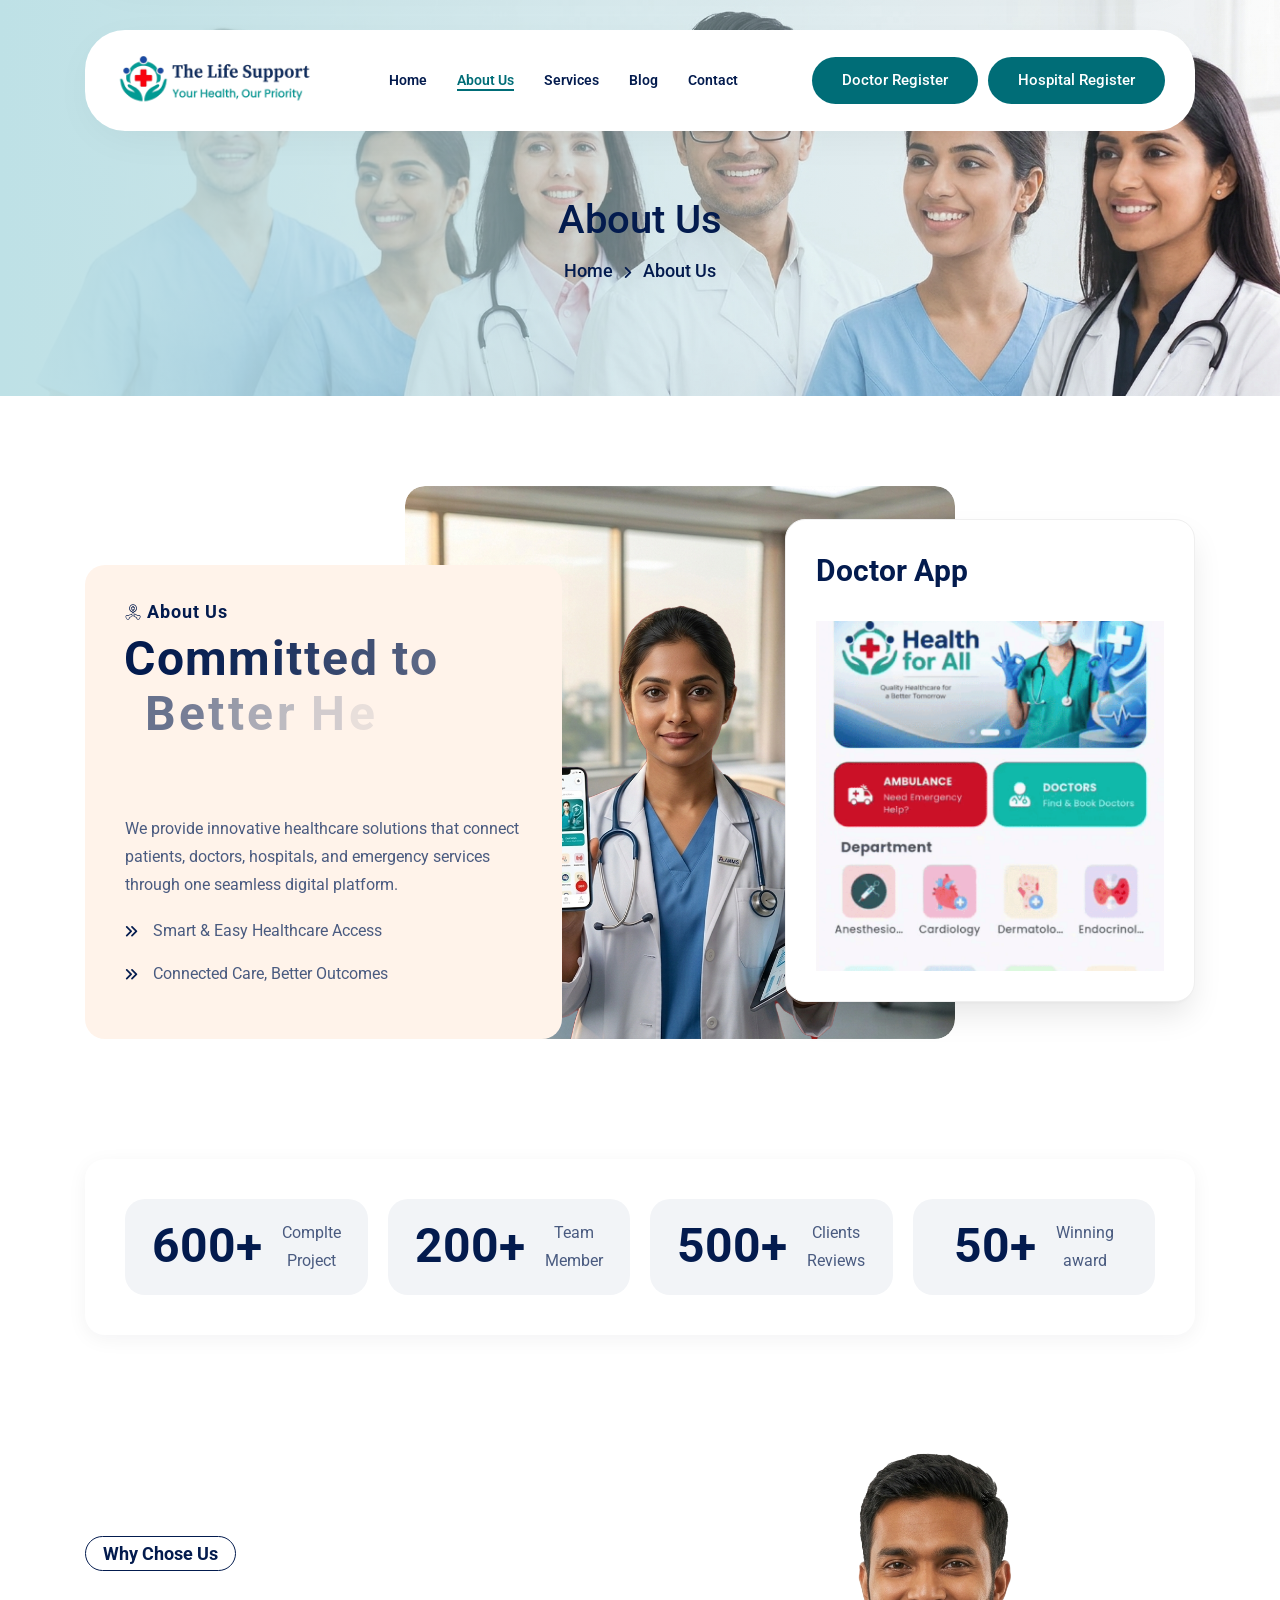
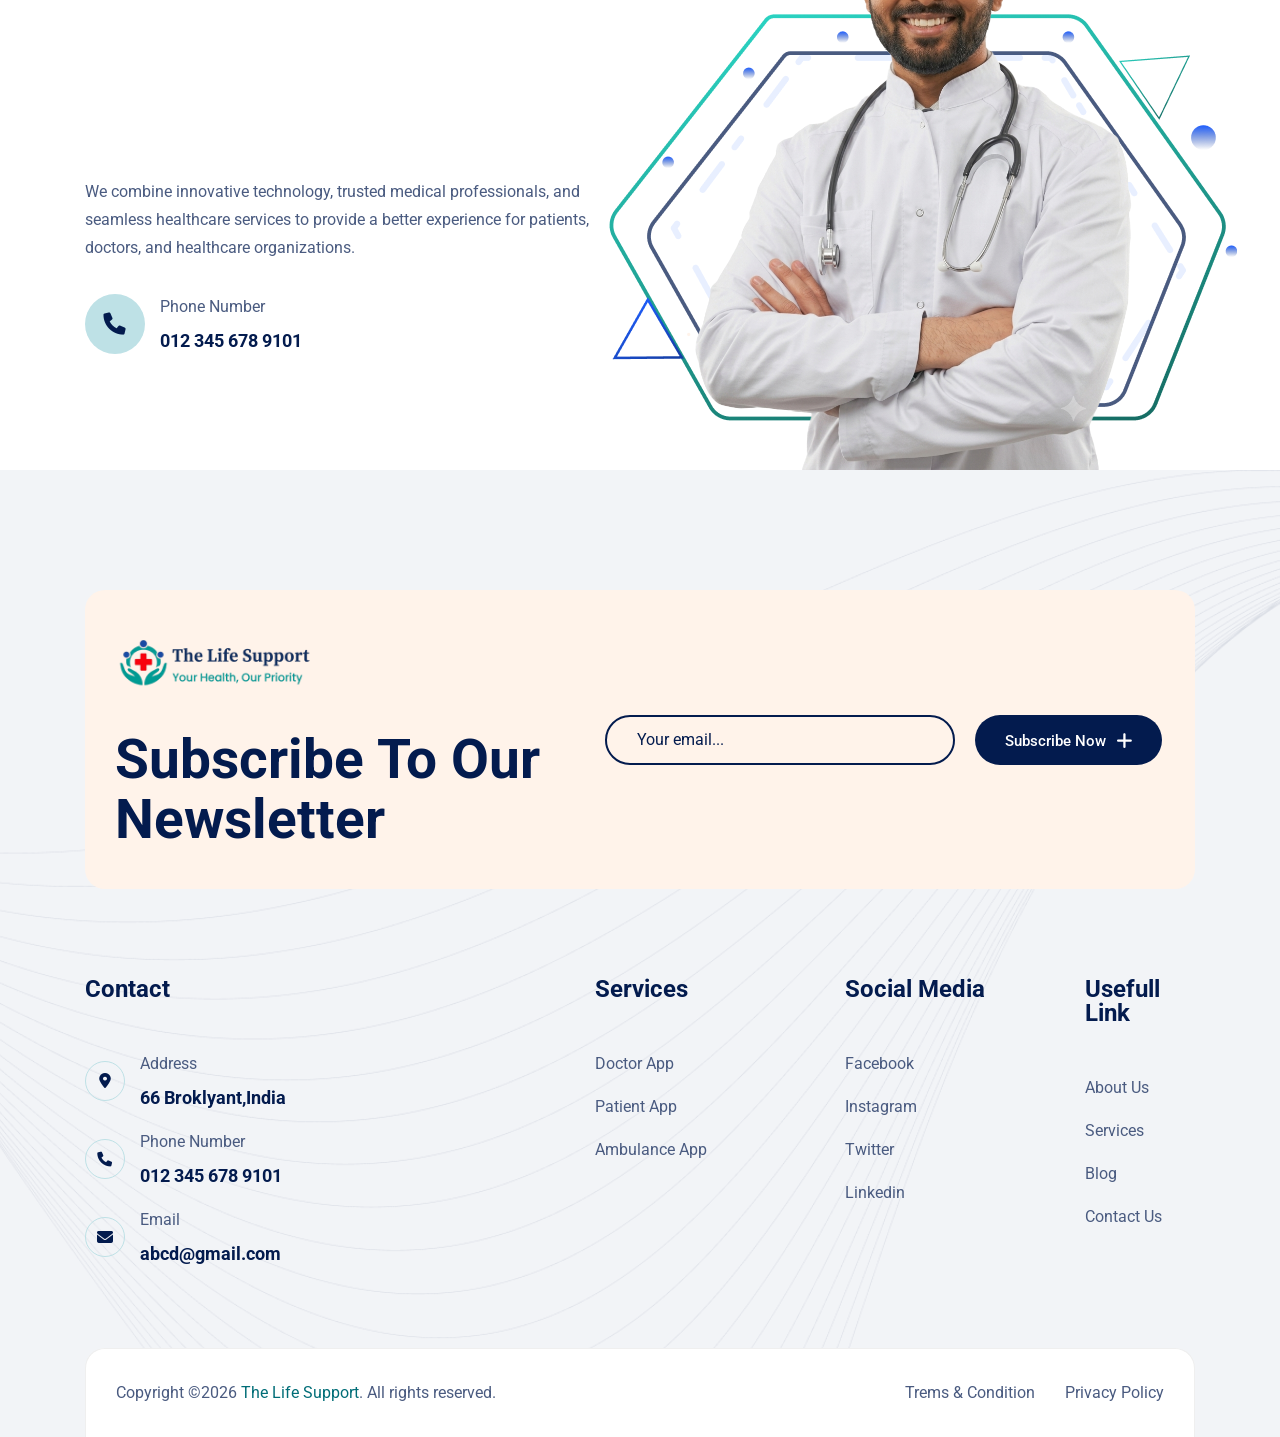
==== commit d9d4645c: "add two page" ====
--- a/about.html
+++ b/about.html
@@ -352,7 +352,7 @@
                 <div class="container">
                     <div class="site-footer__top-inner">
                         <div class="row">
-                            <div class="col-xl-3 col-lg-6 col-md-6 wow fadeInUp" data-wow-delay="100ms">
+                            <div class="col-xl-5 col-lg-6 col-md-6 wow fadeInUp" data-wow-delay="100ms">
                                 <div class="footer-widget__contact-info">
                                     <h4 class="footer-widget__title">Contact</h4>
                                     <ul class="footer-widget__contact-list list-unstyled">
@@ -389,27 +389,18 @@
                                     </ul>
                                 </div>
                             </div>
-                            <div class="col-xl-5 col-lg-6 col-md-6 wow fadeInUp" data-wow-delay="200ms">
+                            <div class="col-xl-3 col-lg-6 col-md-6 wow fadeInUp" data-wow-delay="200ms">
                                 <div class="footer-widget__services">
-                                    <h4 class="footer-widget__title">Department</h4>
+                                    <h4 class="footer-widget__title">Services</h4>
                                     <ul class="footer-widget__services-link-list list-unstyled">
                                         <li>
-                                            <a href="harmony-family-health-medical.html">Compassionate Care, Always
-                                                There</a>
-                                        </li>
-                                        <li>
-                                            <a href="evergreen-medical-center.html">Medical Heath Care</a>
-                                        </li>
-                                        <li>
-                                            <a href="wellSpring-wellness-center.html">NovaHealth Specialists Evergreen
-                                                Medical Center</a>
-                                        </li>
-                                        <li>
-                                            <a href="vitality-health-solutions.html">Your Partner in Health Where Health
-                                                Matters Most</a>
-                                        </li>
-                                        <li>
-                                            <a href="pure-life-health-services.html">Renewal Rehab Services</a>
+                                            <a href="#">Doctor App</a>
+                                        </li>
+                                        <li>
+                                            <a href="#">Patient App</a>
+                                        </li>
+                                        <li>
+                                            <a href="#">Ambulance App</a>
                                         </li>
                                     </ul>
                                 </div>
@@ -430,9 +421,6 @@
                                             <a href="contact.html">Twitter</a>
                                         </li>
                                         <li>
-                                            <a href="contact.html">Pinterest</a>
-                                        </li>
-                                        <li>
                                             <a href="contact.html">Linkedin</a>
                                         </li>
                                     </ul>
@@ -440,7 +428,7 @@
                             </div>
                             <div class="col-xl-2 col-lg-6 col-md-6 wow fadeInUp" data-wow-delay="400ms">
                                 <div class="footer-widget__page-link">
-                                    <h4 class="footer-widget__title">Page</h4>
+                                    <h4 class="footer-widget__title">Usefull Link</h4>
                                     <ul class="footer-widget__services-link-list list-unstyled">
                                         <li>
                                             <a href="about.html">About Us</a>
@@ -449,13 +437,10 @@
                                             <a href="services.html">Services</a>
                                         </li>
                                         <li>
-                                            <a href="about.html">Why Chose Us</a>
-                                        </li>
-                                        <li>
-                                            <a href="doctor.html">Doctors</a>
-                                        </li>
-                                        <li>
-                                            <a href="blog.html">Blog And News</a>
+                                            <a href="blog.html">Blog</a>
+                                        </li>
+                                        <li>
+                                            <a href="contact.html">Contact Us</a>
                                         </li>
                                     </ul>
                                 </div>
@@ -470,15 +455,13 @@
                         <div class="col-xl-12">
                             <div class="site-footer__bottom-inner">
                                 <div class="site-footer__copyright">
-                                    <p class="site-footer__copyright-text">Copyright ©2025 <a
-                                            href="about.html">Careon</a>.
-                                        All rights reserved.</p>
+                                    <p class="site-footer__copyright-text">Copyright ©2026 <a
+                                            href="index.html">The Life Support</a>. All rights reserved.</p>
                                 </div>
                                 <div class="site-footer__bottom-menu-box">
                                     <ul class="list-unstyled site-footer__bottom-menu">
-                                        <li><a href="about.html">Trems & Condition</a></li>
-                                        <li><a href="about.html">Privacy Policy</a></li>
-                                        <li><a href="about.html">Contact Us</a></li>
+                                        <li><a href="trems-condition.html">Trems & Condition</a></li>
+                                        <li><a href="privacy-policy.html">Privacy Policy</a></li>
                                     </ul>
                                 </div>
                             </div>
--- a/assets/css/responsive.css
+++ b/assets/css/responsive.css
@@ -1176,16 +1176,10 @@
     .sidebar-order-summary {
         margin-top: 60px;
     }
-
-
-
-
-
-
-
-
-
-
+    .team_details_left{
+        margin-right: 0;
+        margin-bottom: 30px;
+    }
 
 }
 
@@ -2787,7 +2781,10 @@
     .wishlist-page {
         padding: 80px 0px 80px;
     }
-
+    .team_details_left{
+        margin-right: 0px;
+        margin-bottom: 30px;
+    }
 
 
 
@@ -3024,6 +3021,10 @@
 
 
 @media only screen and (min-width: 992px) and (max-width: 1199px) {
+    .team_details_left{
+        margin-right: 0px;
+        margin-bottom: 30px;
+    }
     .banner-one__left {
         max-width: 600px;
         margin: 0 auto 0;
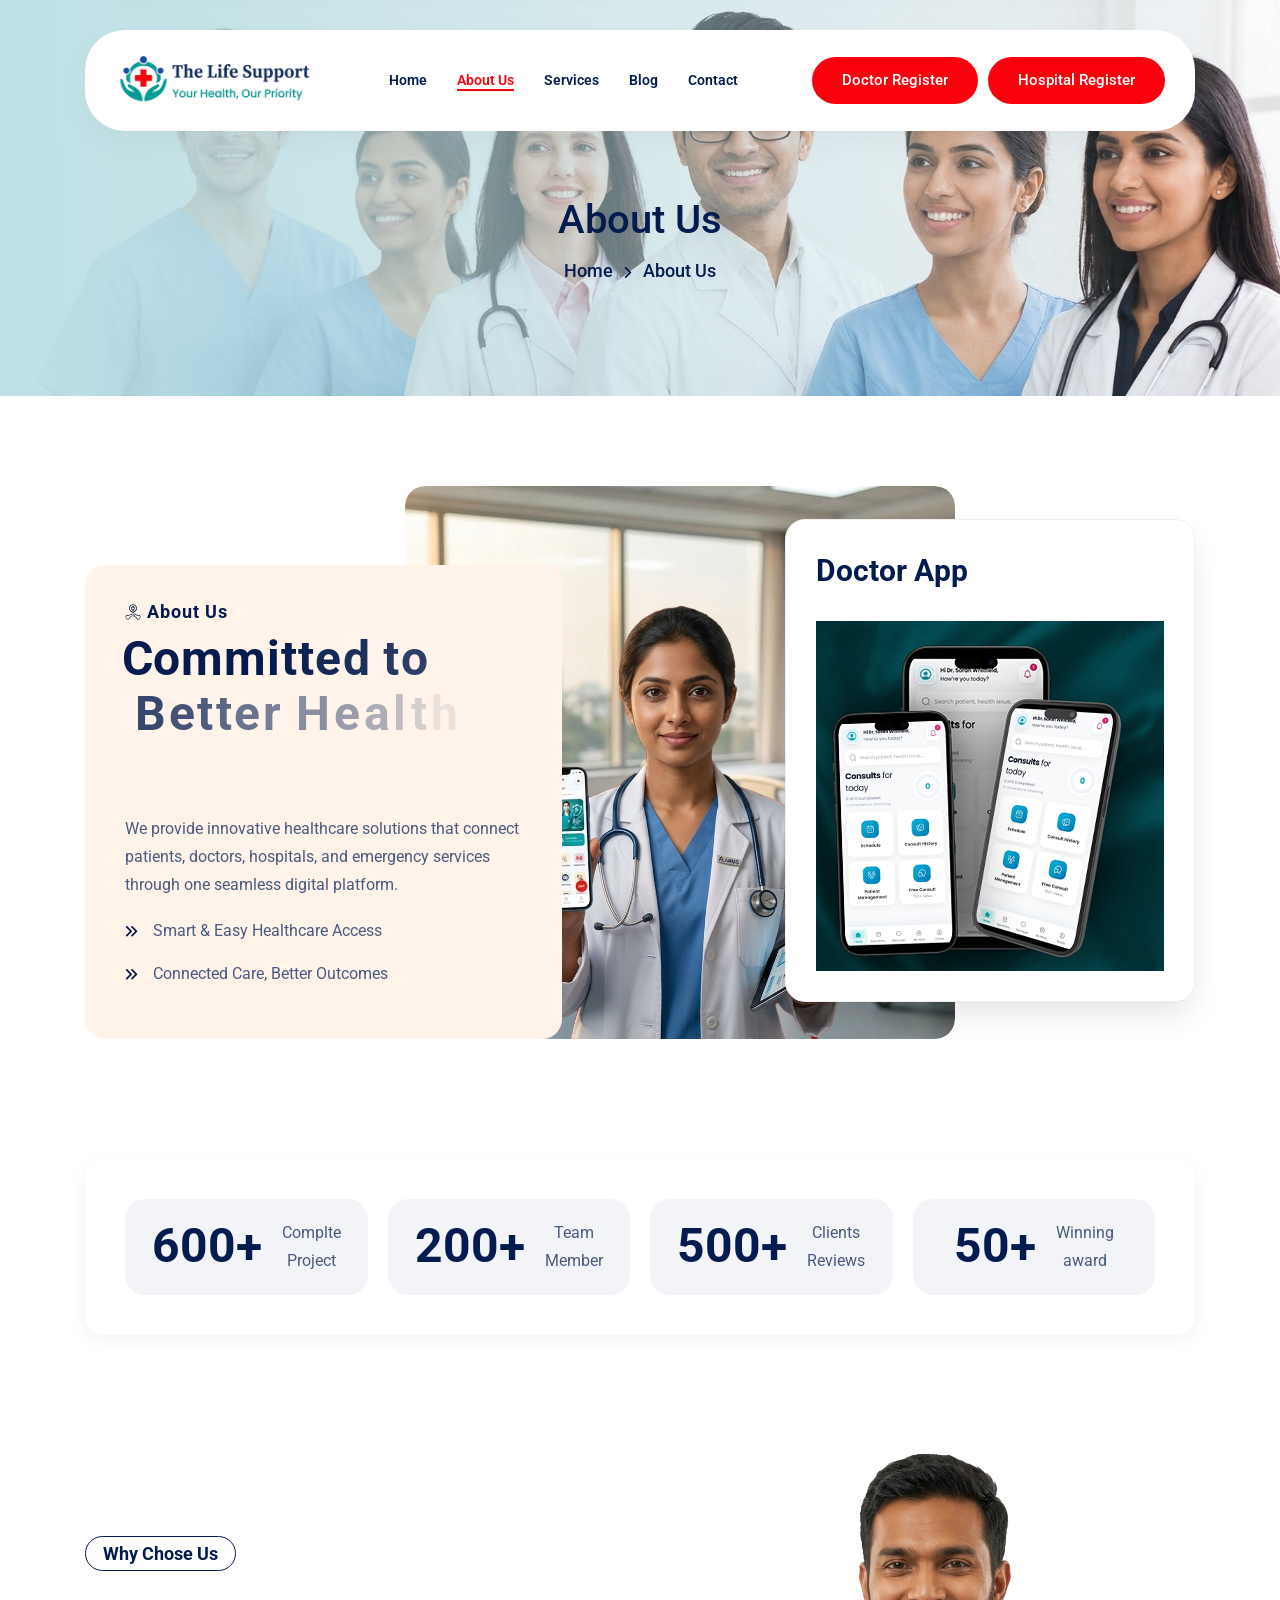
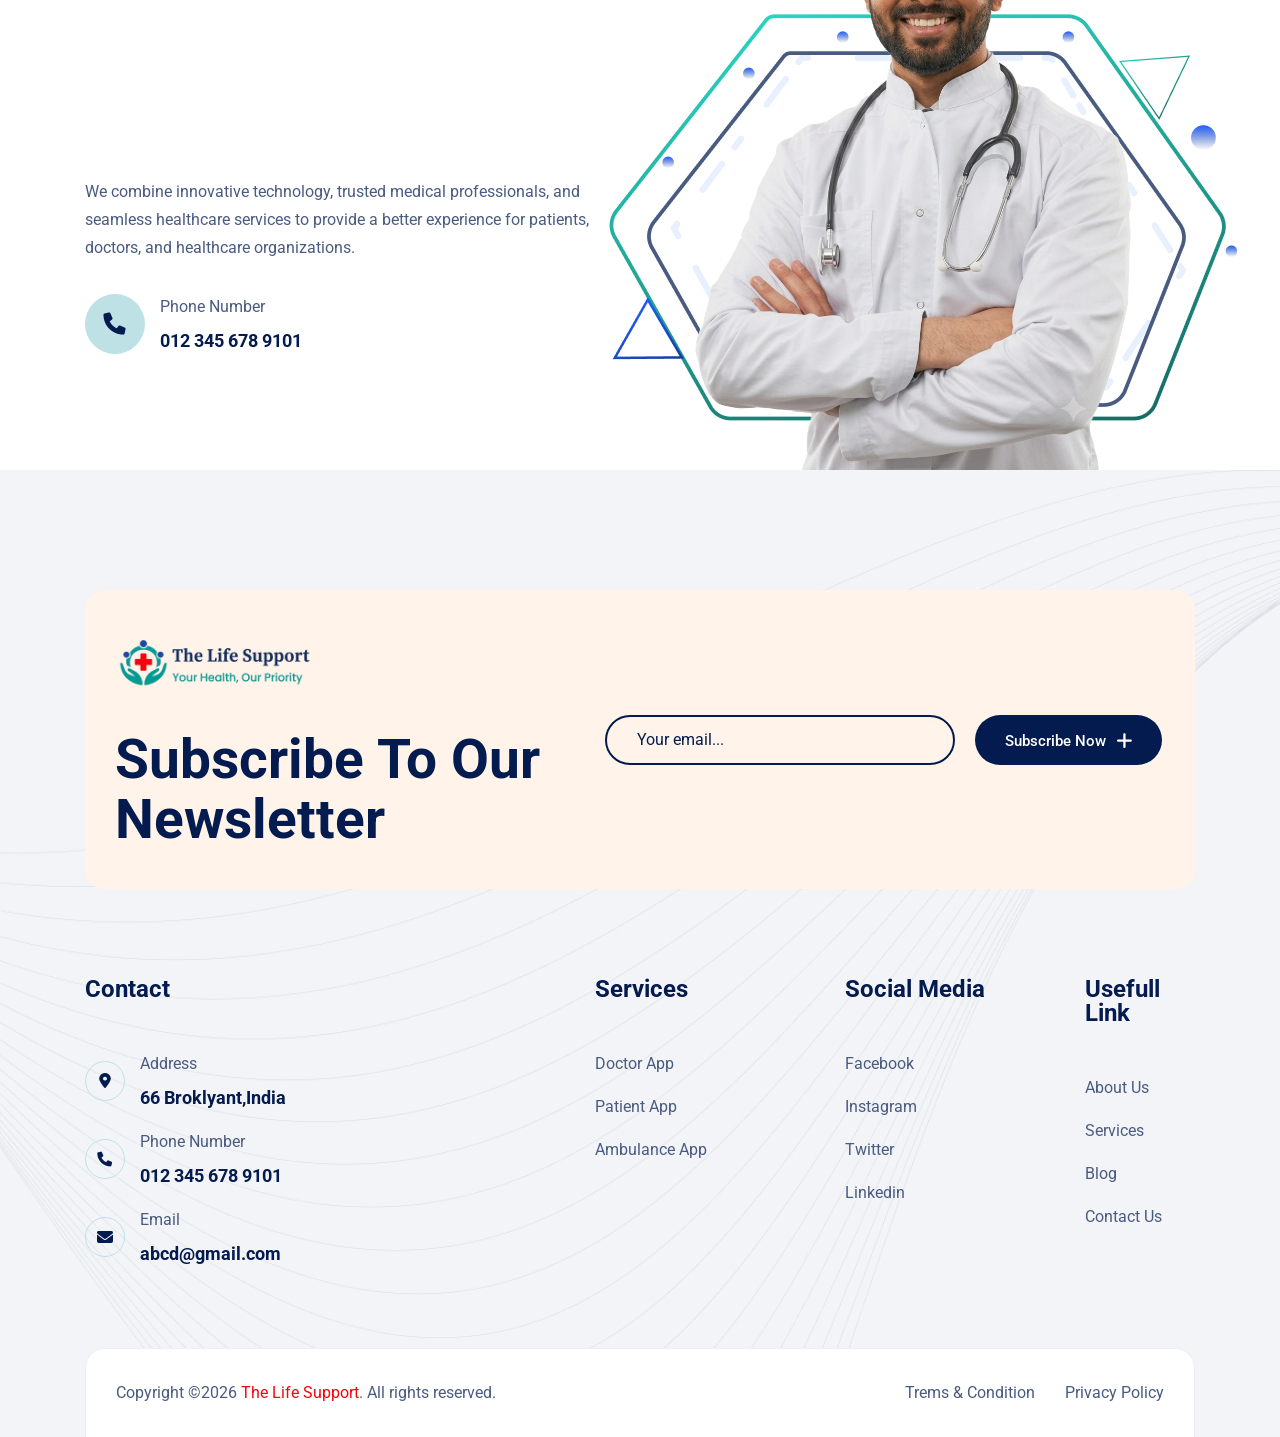
==== commit a510235e: "changes pages" ====
--- a/about.html
+++ b/about.html
@@ -197,7 +197,7 @@
                         <div class="about-one__working-hour wow slideInRight" data-wow-delay="100ms"
                             data-wow-duration="2500ms">
                             <h3 class="about-one__working-hour-title">Doctor App</h3>
-                            <img src="assets/images/resources/about-gif-image.gif" style="width: 100%;" alt="">
+                            <img src="assets/images/resources/about-gif-image.png" style="width: 100%;" alt="">
                             <!-- <ul class="about-one__working-hour-list list-unstyled">
                                 <li>
                                     <span>Saturday-Sunday</span>
--- a/assets/css/module-css/banner.css
+++ b/assets/css/module-css/banner.css
@@ -65,7 +65,8 @@
     height: 60px;
     width: 60px;
     border-radius: 50%;
-    color: var(--careon-base);
+    color: #f9020d;
+    /* var(--careon-base) */
     font-size: 24px;
     border: 1px solid var(--careon-black);
     -webkit-transition: all 500ms ease;
--- a/assets/css/module-css/service.css
+++ b/assets/css/module-css/service.css
@@ -1050,9 +1050,14 @@
 .services-carousel-page .services-three__single {
     margin-bottom: 0;
 }
-
-
-
+.services-one__btn-box .thm-btn{
+    background-color: #f9020d;
+    color: #fff;
+}
+
+.services-one__read-more{
+    color: #f9020d;
+}
 
 
 
--- a/assets/css/style.css
+++ b/assets/css/style.css
@@ -21,7 +21,8 @@
   --careon-font: "Roboto", serif;
   --careon-gray: #4A5B80;
   --careon-gray-rgb: 74, 91, 128;
-  --careon-base: #006D77;
+  --careon-base: #f9020d;
+  /* 006D77 */
   --careon-base-rgb: 0, 109, 119;
   --careon-primary: #BEE1E6;
   --careon-primary-rgb: 190, 225, 230;
@@ -2391,8 +2392,12 @@
 }
 
 
-
-
+.main-menu__thm-btn .thm-btn{
+  background-color: #f9020d;
+}
+.main-menu__thm-btn .thm-btn::after{
+  background-color: #006D77;
+}
 
 
 
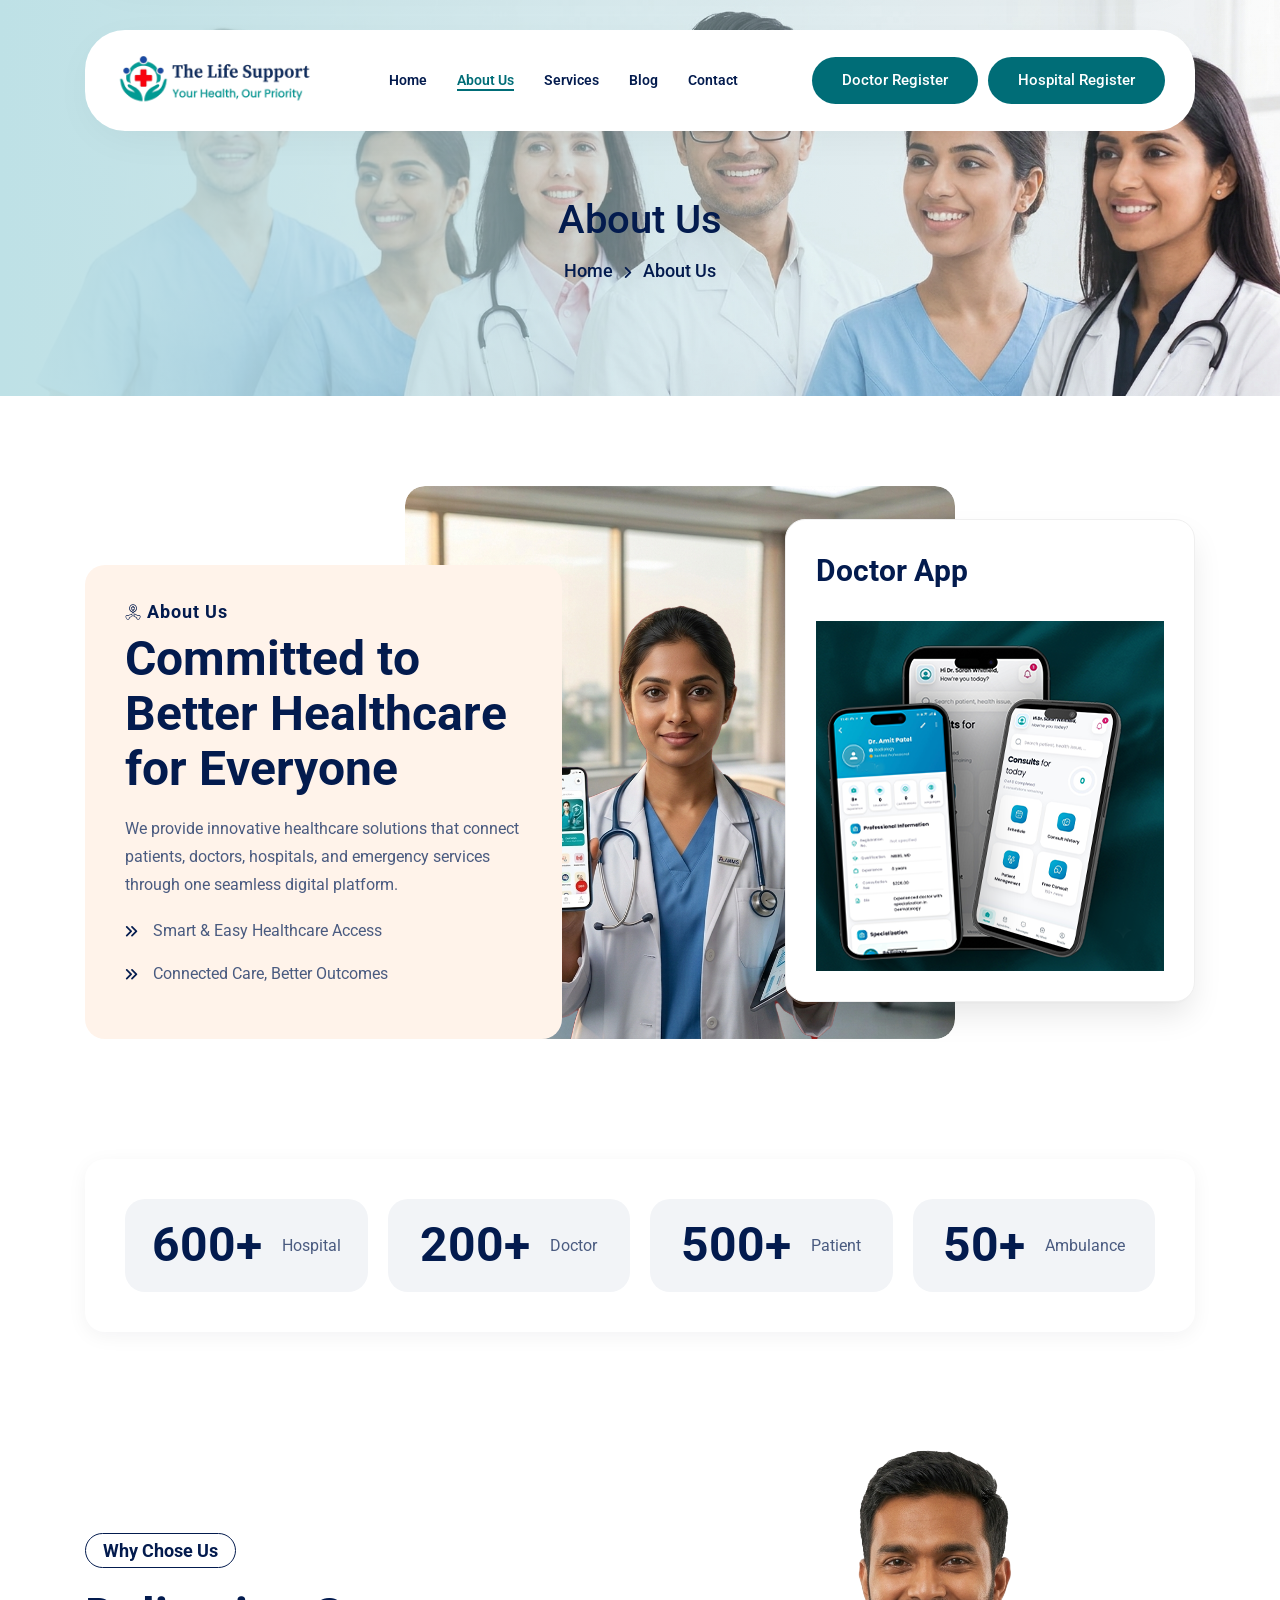
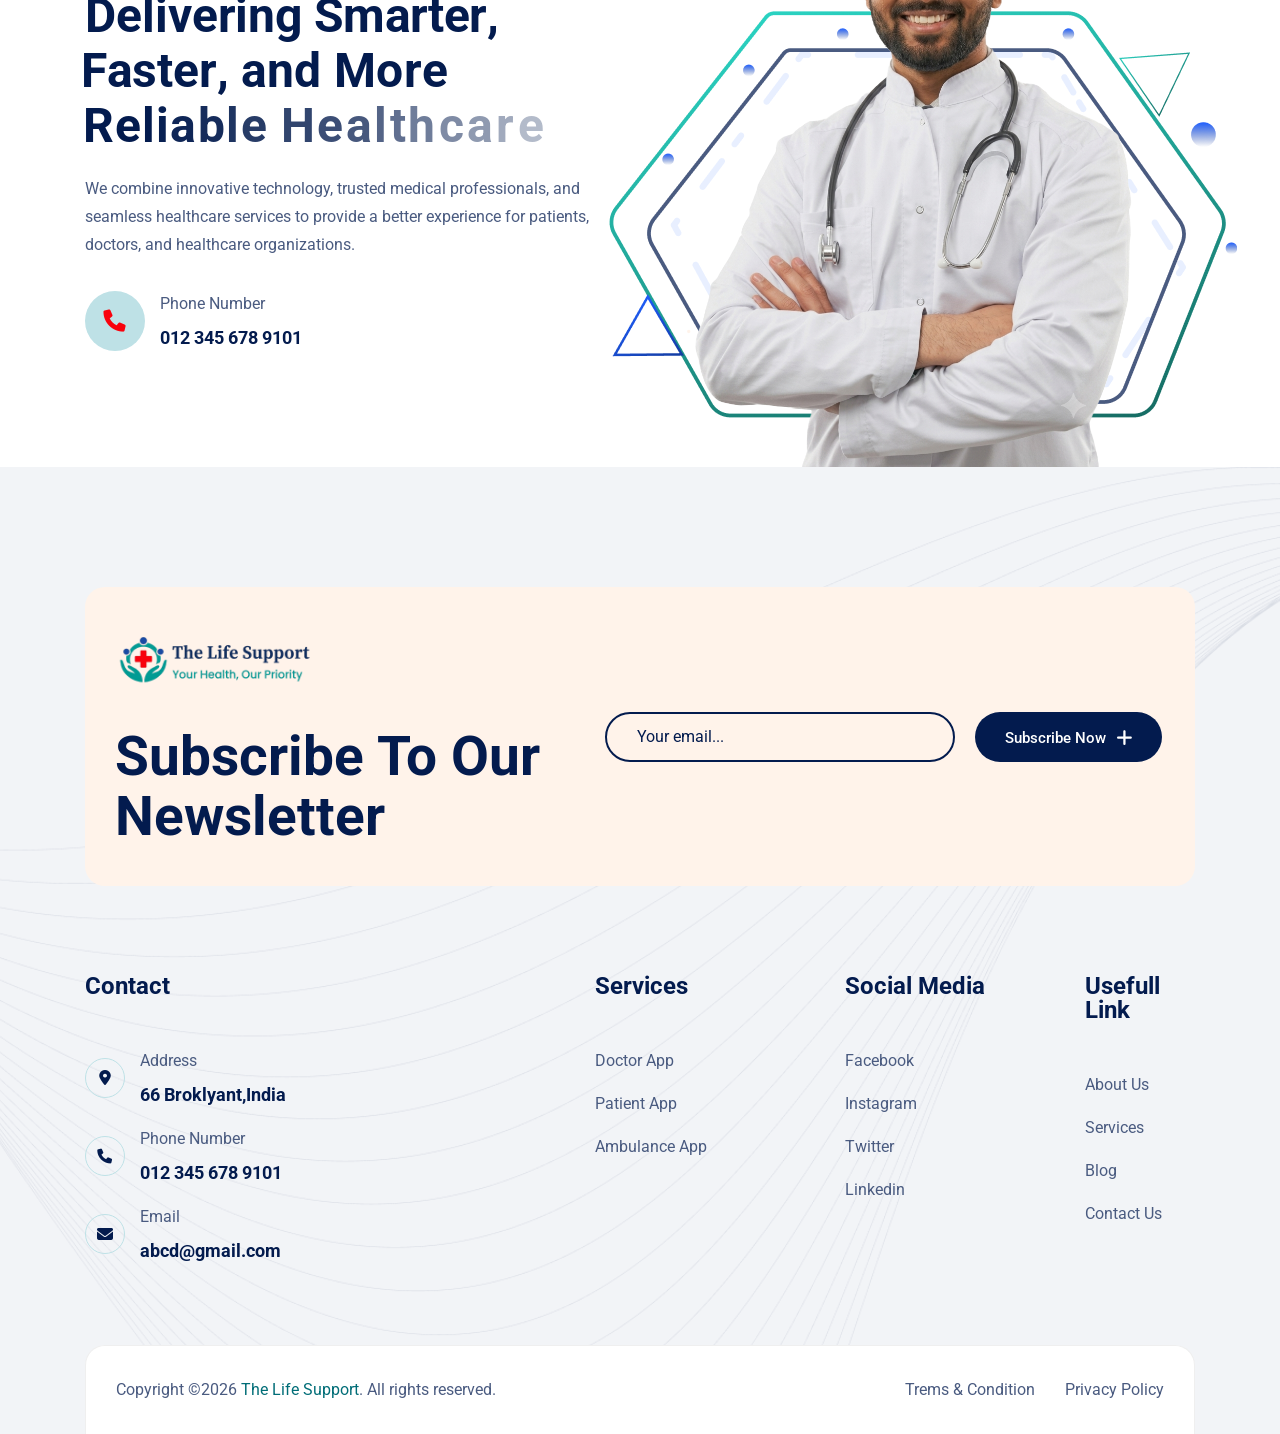
==== commit 935b0310: "chnage for website" ====
--- a/about.html
+++ b/about.html
@@ -234,7 +234,7 @@
                                     <h3 class="odometer" data-count="600">00</h3>
                                     <span>+</span>
                                 </div>
-                                <p class="counter-one__count-text">Complte<br> Project</p>
+                                <p class="counter-one__count-text">Hospital<br> </p>
                             </div>
                         </li>
                         <li>
@@ -243,7 +243,7 @@
                                     <h3 class="odometer" data-count="200">00</h3>
                                     <span>+</span>
                                 </div>
-                                <p class="counter-one__count-text">Team<br> Member</p>
+                                <p class="counter-one__count-text">Doctor<br> </p>
                             </div>
                         </li>
                         <li>
@@ -252,7 +252,7 @@
                                     <h3 class="odometer" data-count="500">00</h3>
                                     <span>+</span>
                                 </div>
-                                <p class="counter-one__count-text">Clients<br> Reviews</p>
+                                <p class="counter-one__count-text">Patient <br> </p>
                             </div>
                         </li>
                         <li>
@@ -261,7 +261,7 @@
                                     <h3 class="odometer" data-count="50">00</h3>
                                     <span>+</span>
                                 </div>
-                                <p class="counter-one__count-text">Winning<br> award</p>
+                                <p class="counter-one__count-text">Ambulance <br> </p>
                             </div>
                         </li>
                     </ul>
--- a/assets/css/module-css/why-choose.css
+++ b/assets/css/module-css/why-choose.css
@@ -440,7 +440,10 @@
 }
 
 
-
+/* vertitect */
+.why-choose-one__call-icon span{
+    color: #f9020d;
+}
 
 
 
--- a/assets/css/style.css
+++ b/assets/css/style.css
@@ -21,7 +21,7 @@
   --careon-font: "Roboto", serif;
   --careon-gray: #4A5B80;
   --careon-gray-rgb: 74, 91, 128;
-  --careon-base: #f9020d;
+  --careon-base: #006D77;
   /* 006D77 */
   --careon-base-rgb: 0, 109, 119;
   --careon-primary: #BEE1E6;
@@ -2392,9 +2392,9 @@
 }
 
 
-.main-menu__thm-btn .thm-btn{
+/* .main-menu__thm-btn .thm-btn{
   background-color: #f9020d;
-}
+} */
 .main-menu__thm-btn .thm-btn::after{
   background-color: #006D77;
 }
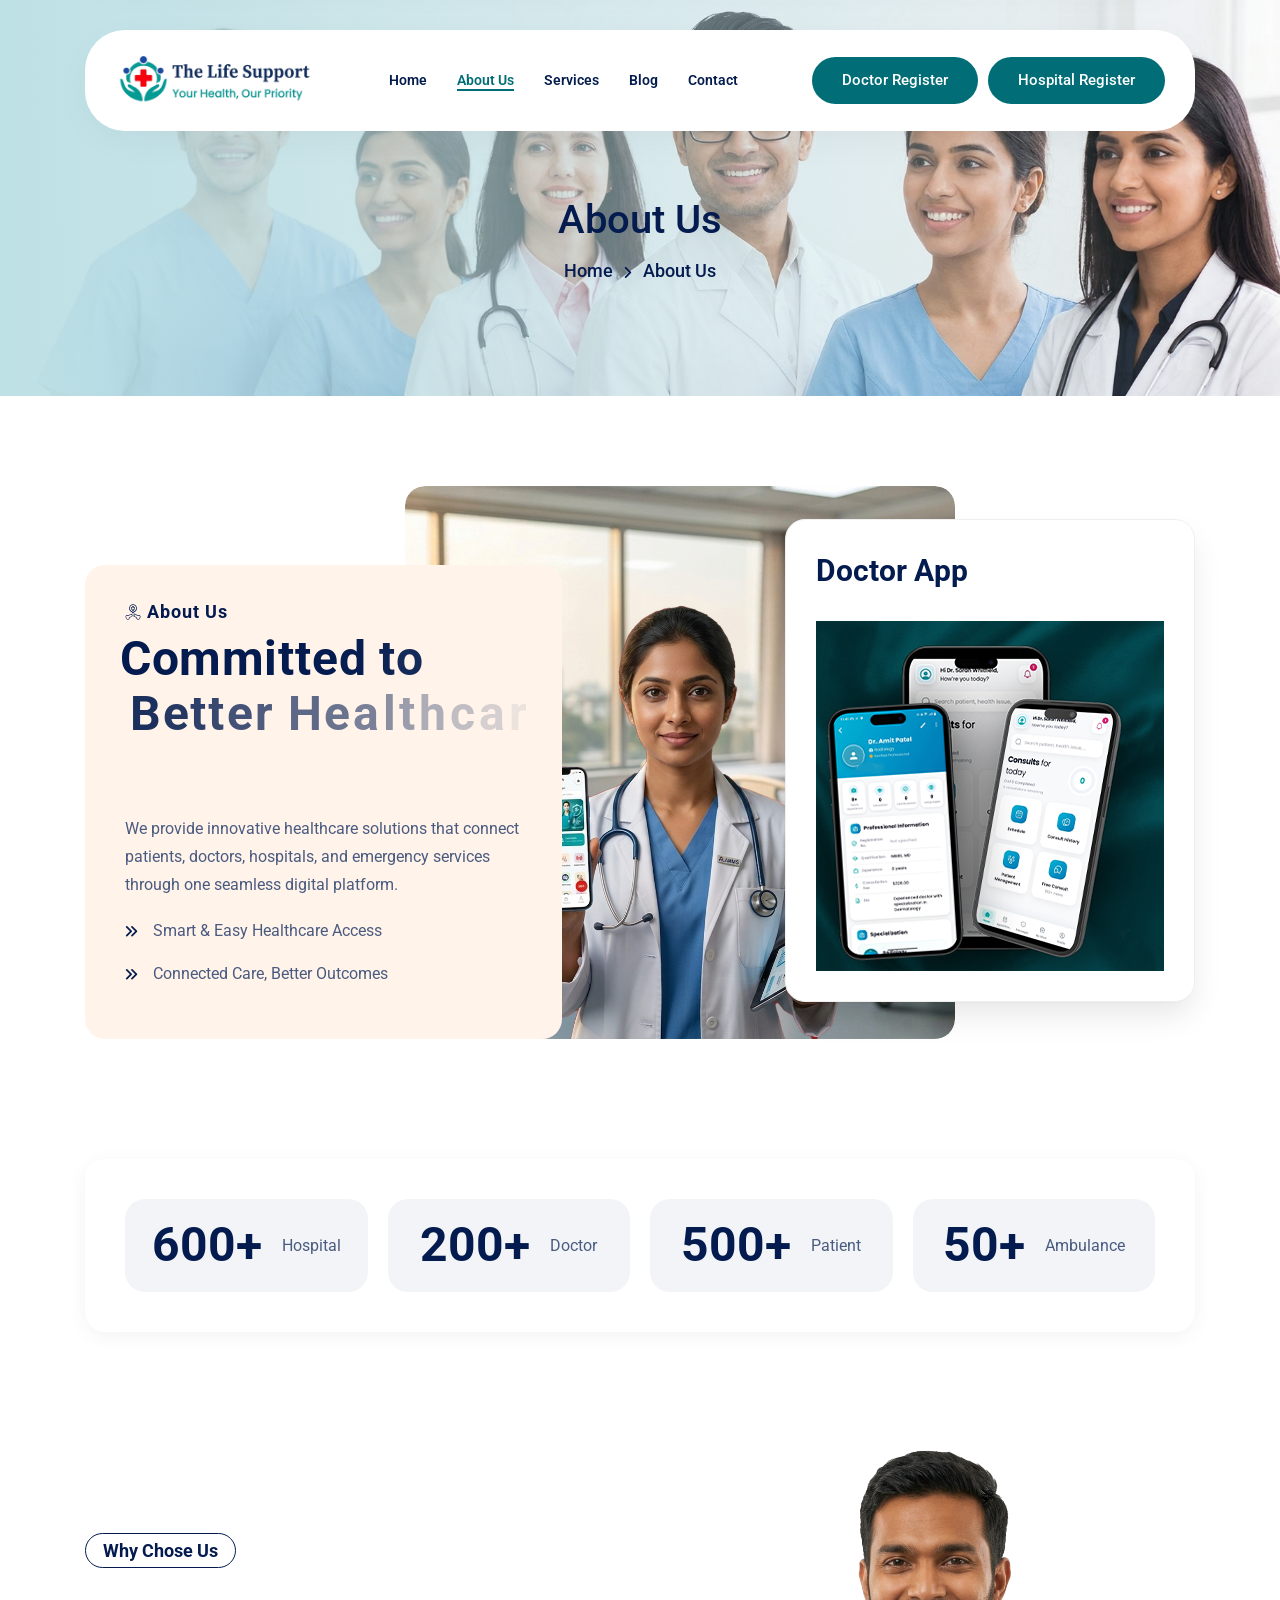
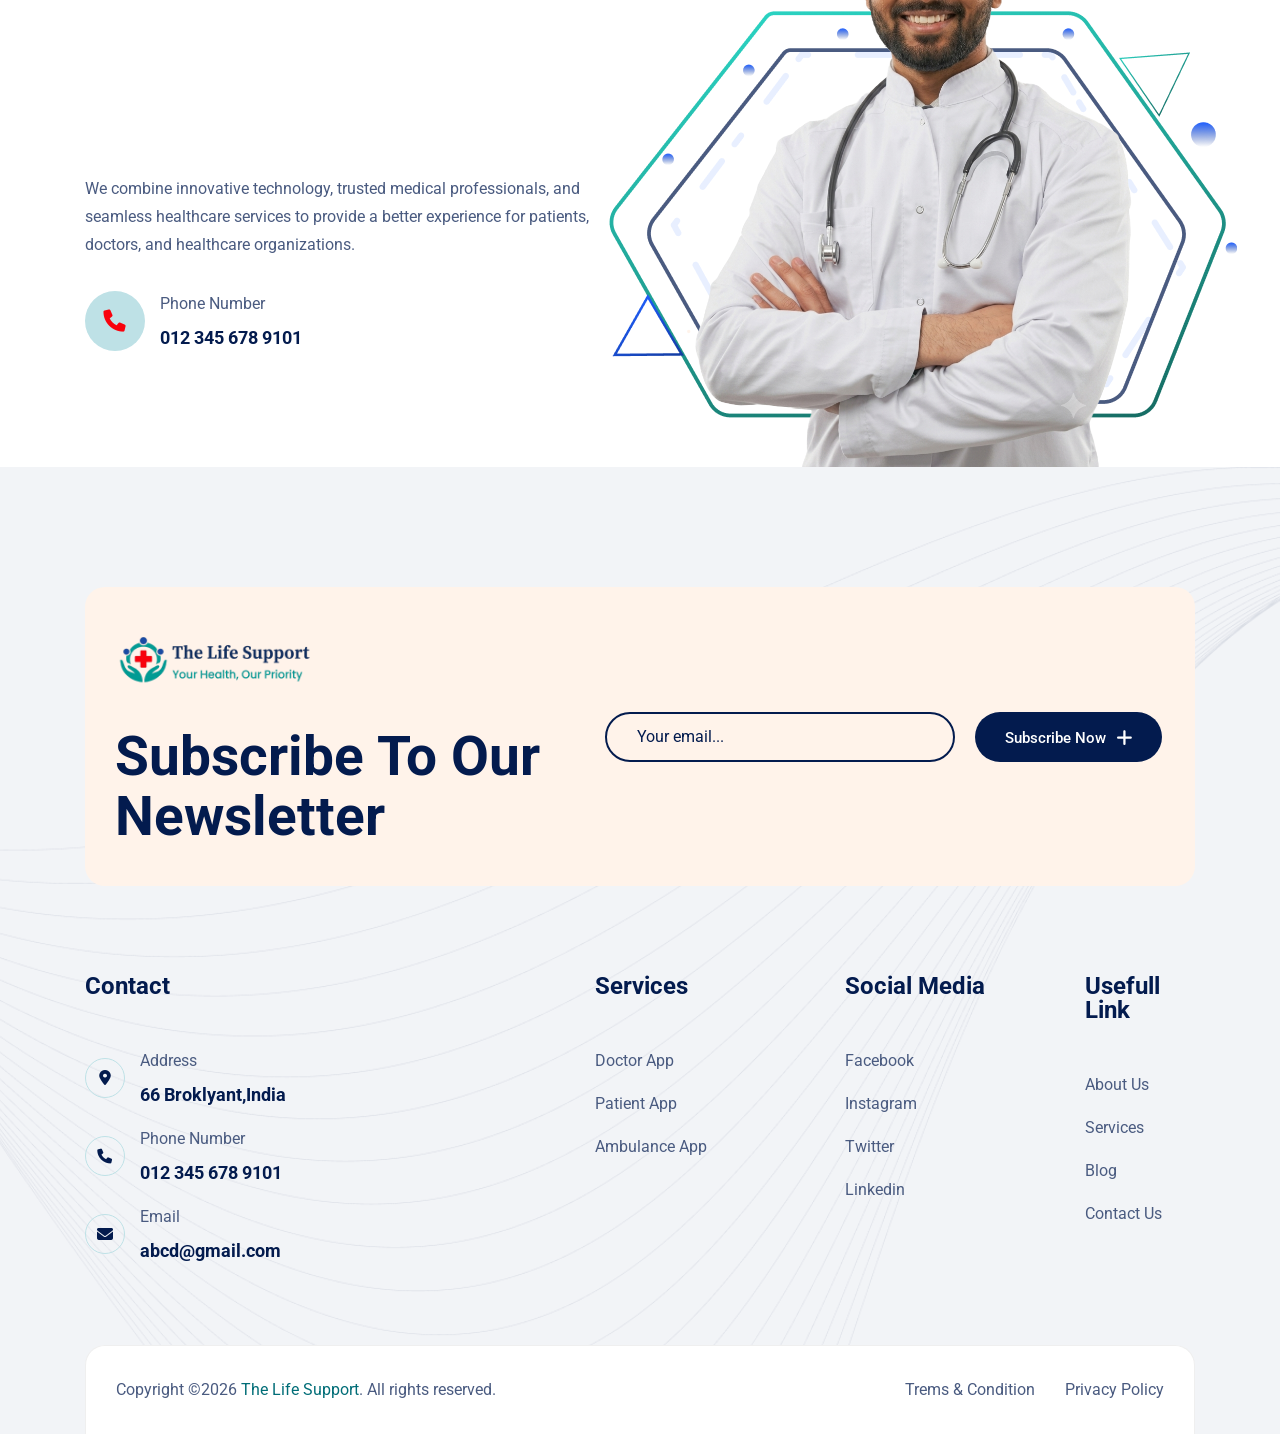
==== commit e29d99fc: "change sign up page" ====
--- a/about.html
+++ b/about.html
@@ -137,8 +137,6 @@
         <div class="stricky-header stricked-menu main-menu">
             <div class="sticky-header__content"></div><!-- /.sticky-header__content -->
         </div><!-- /.stricky-header -->
-
-
 
         <!--Page Header Start-->
         <section class="page-header">
